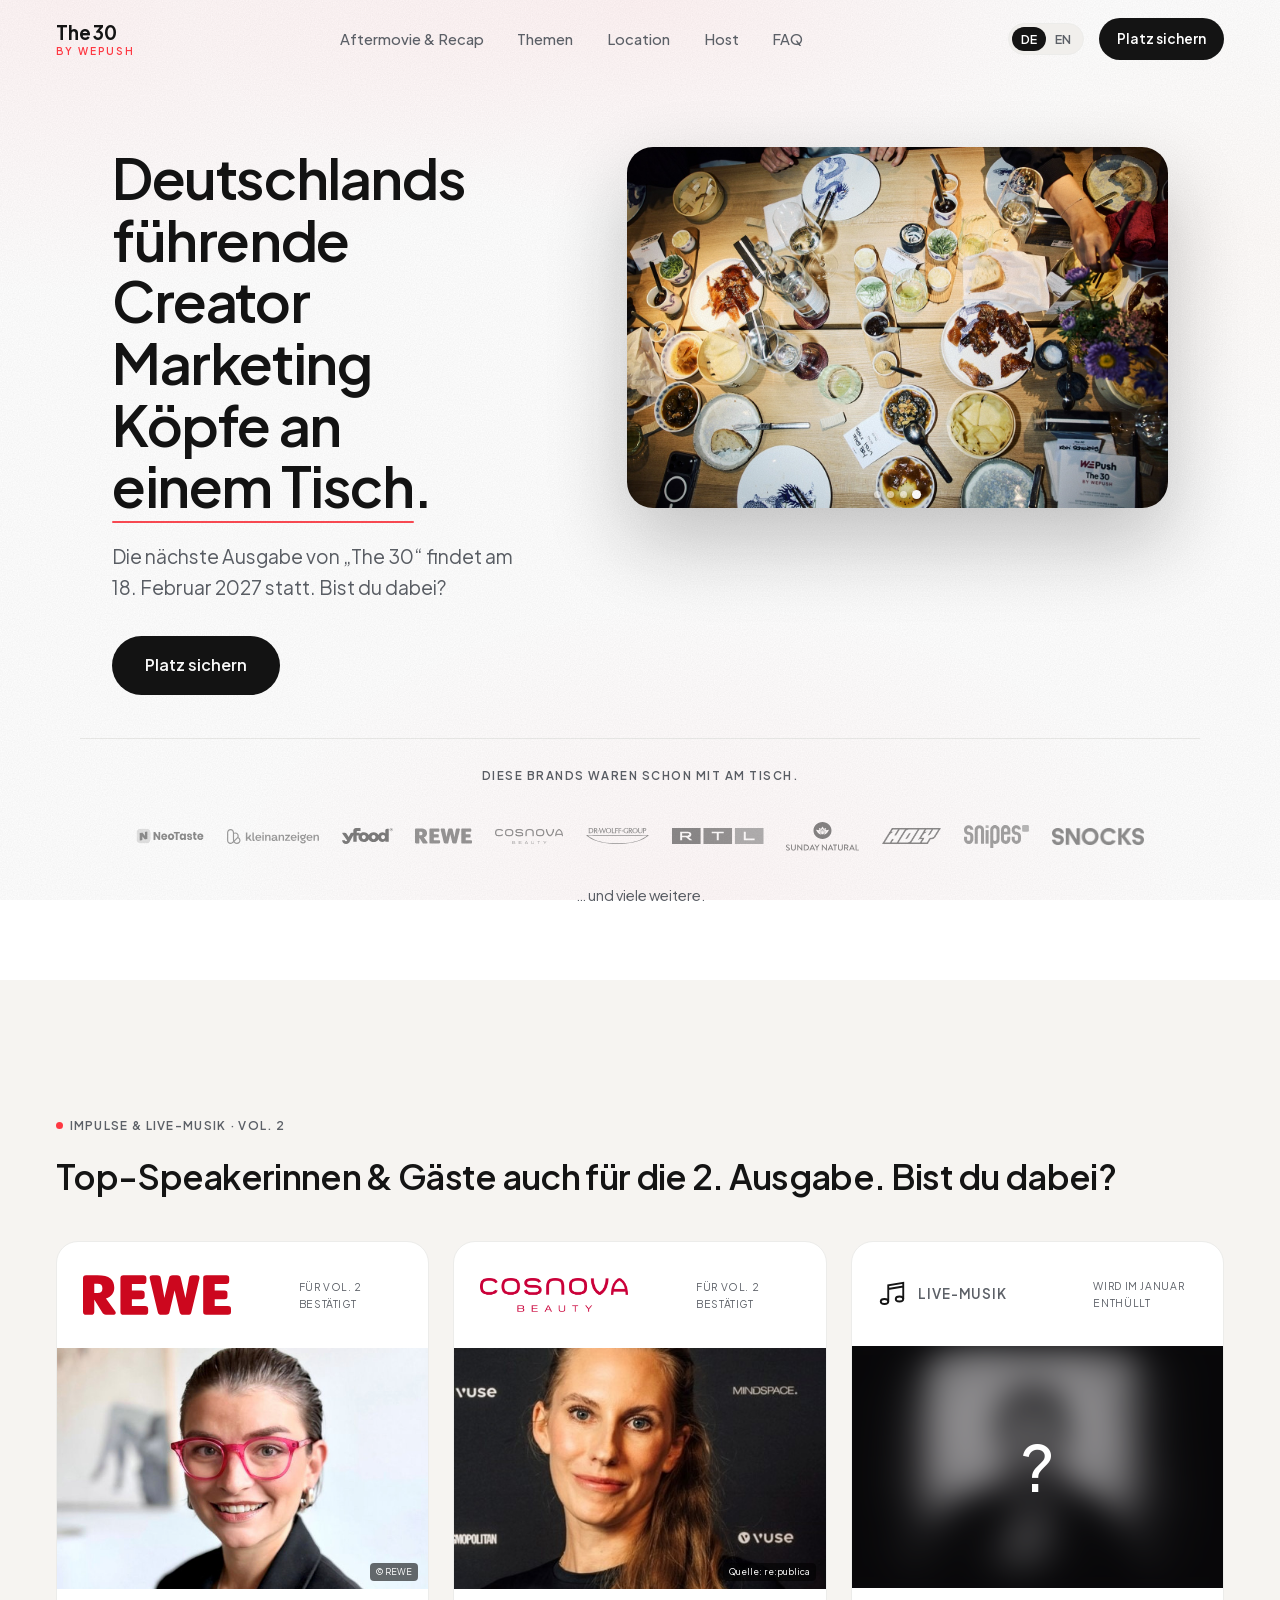
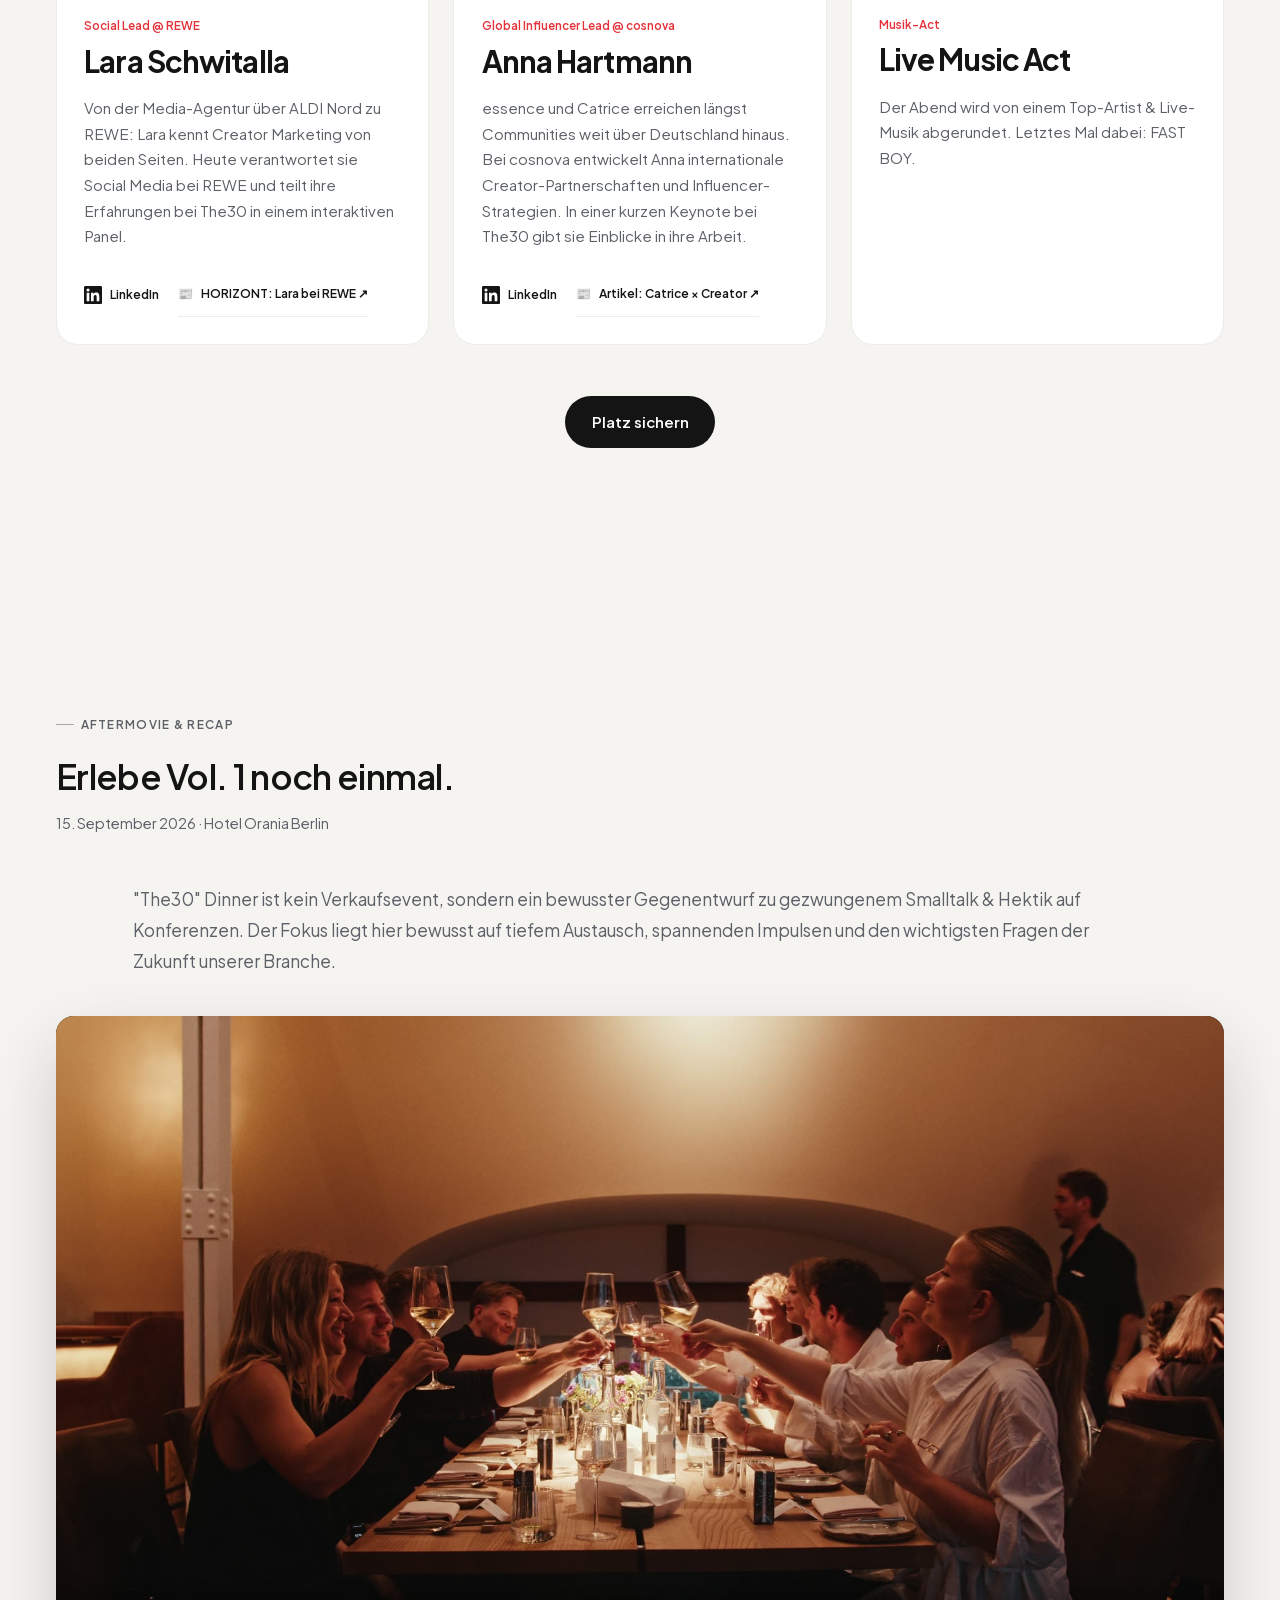
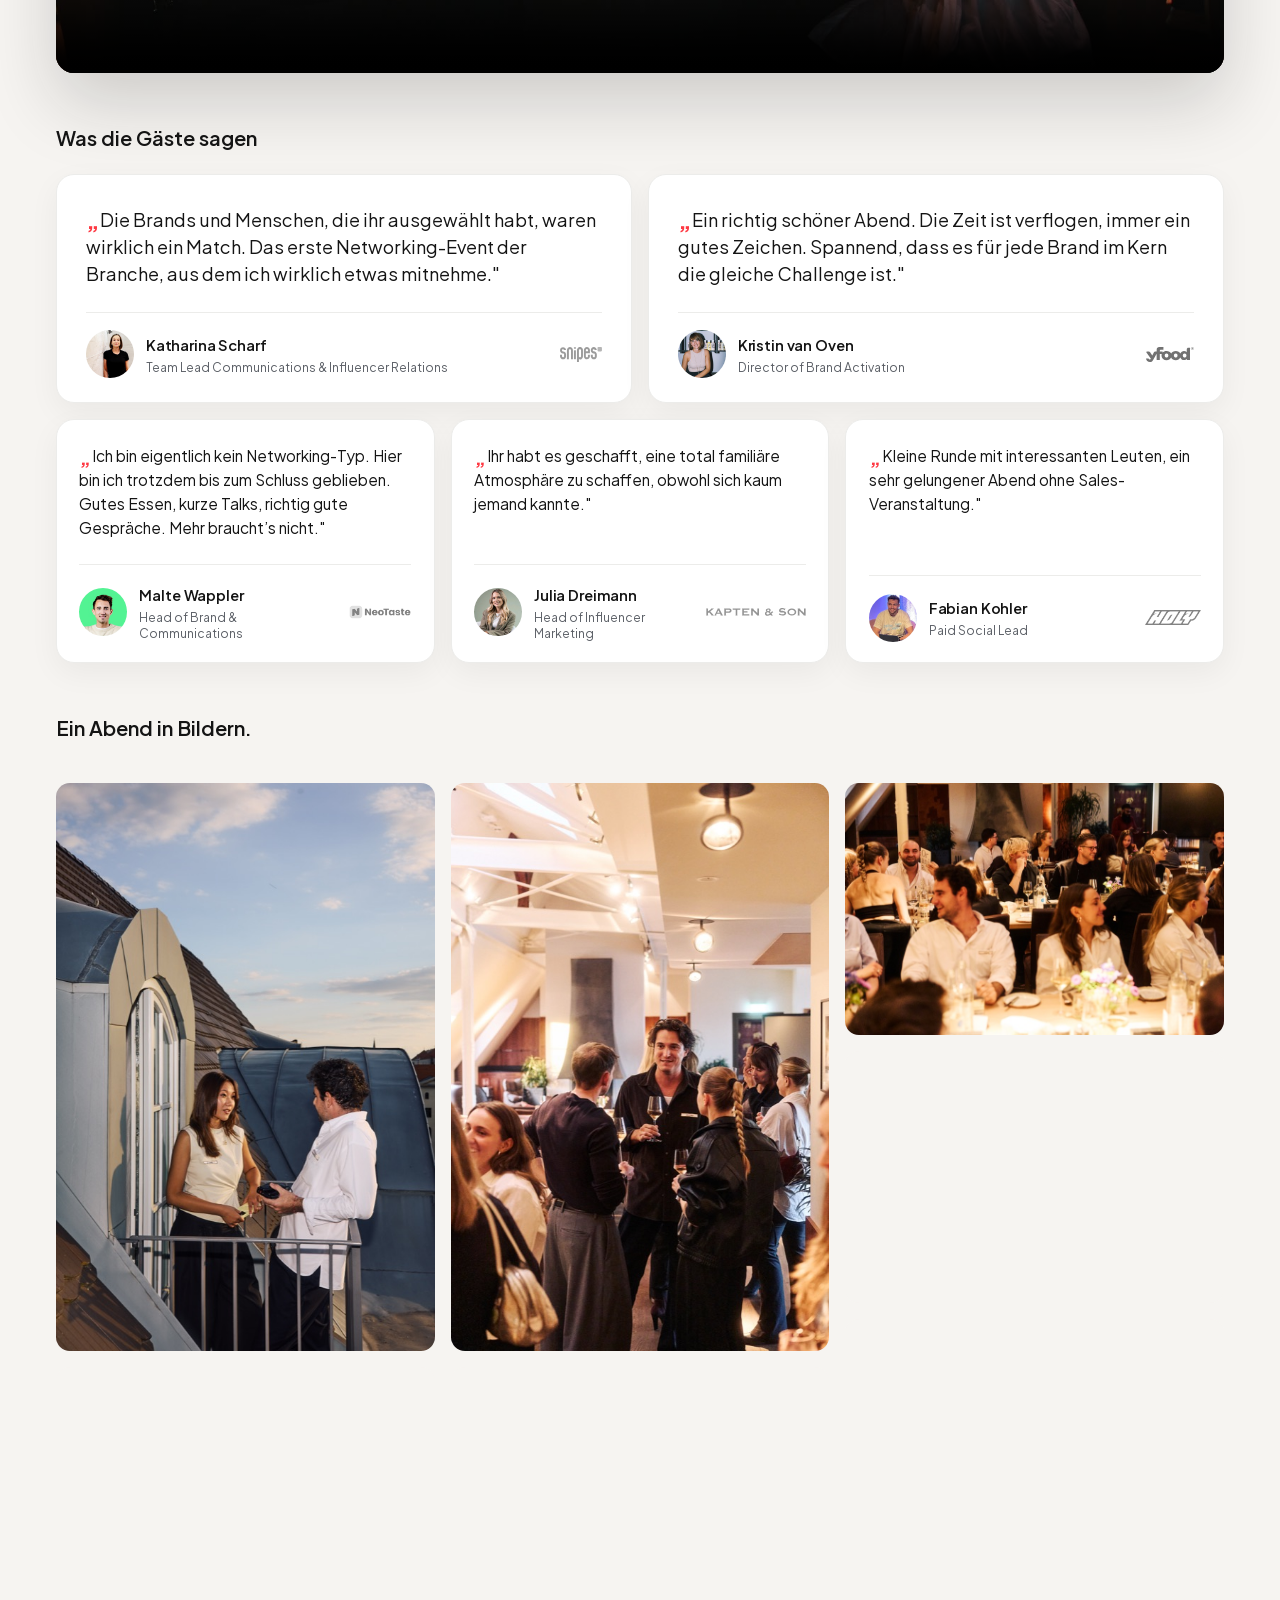
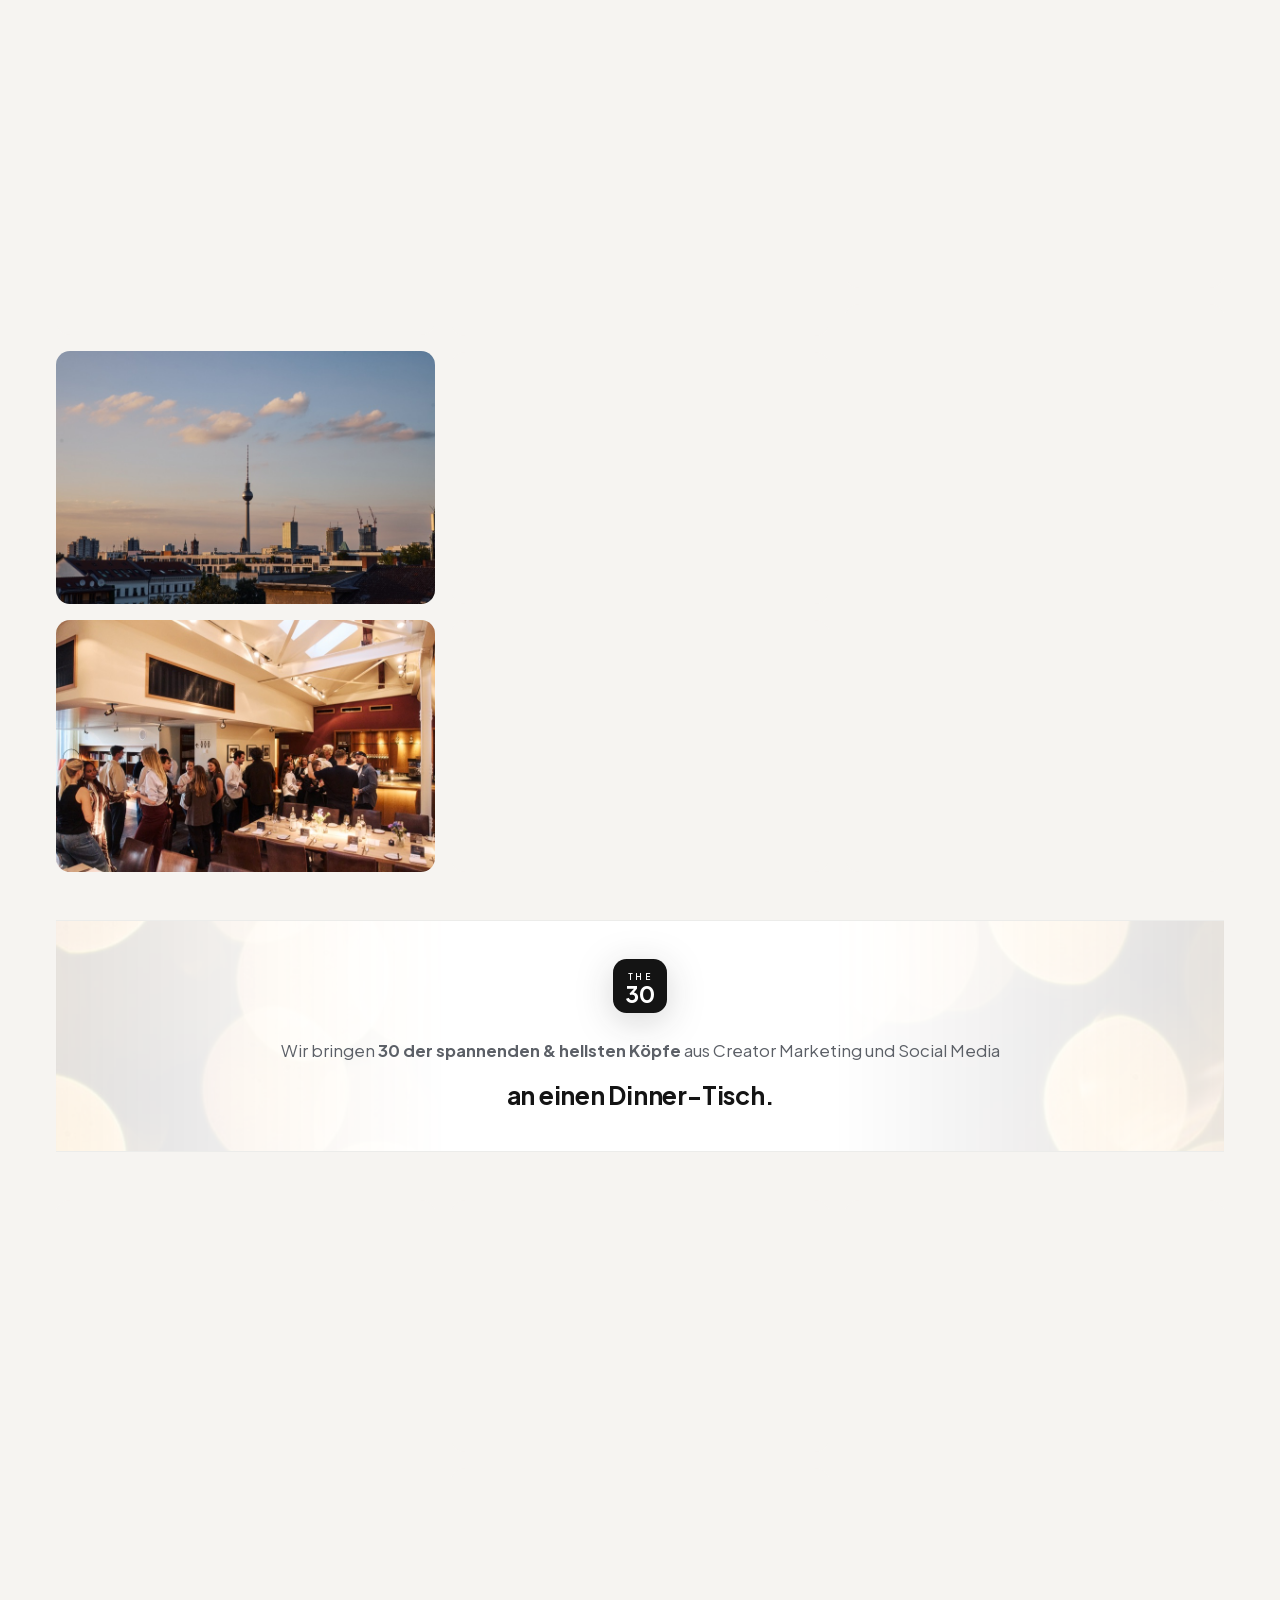
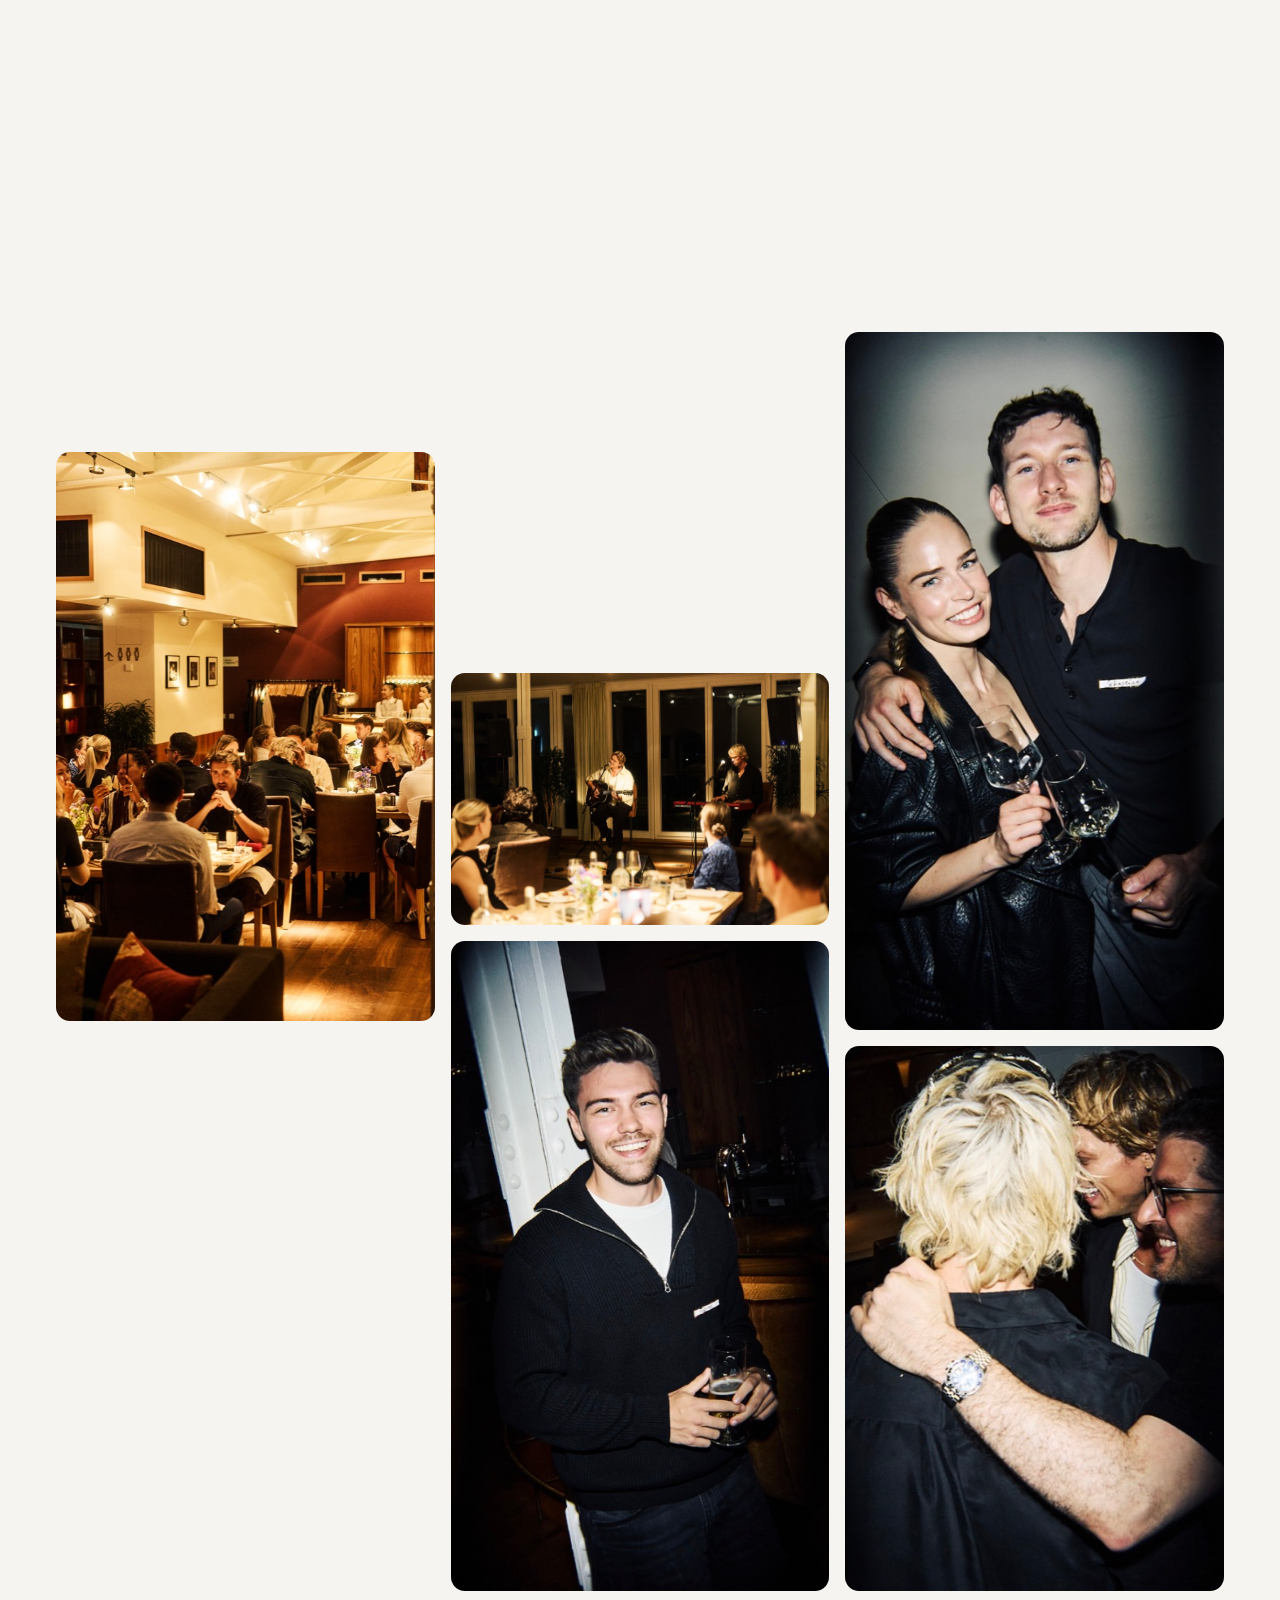
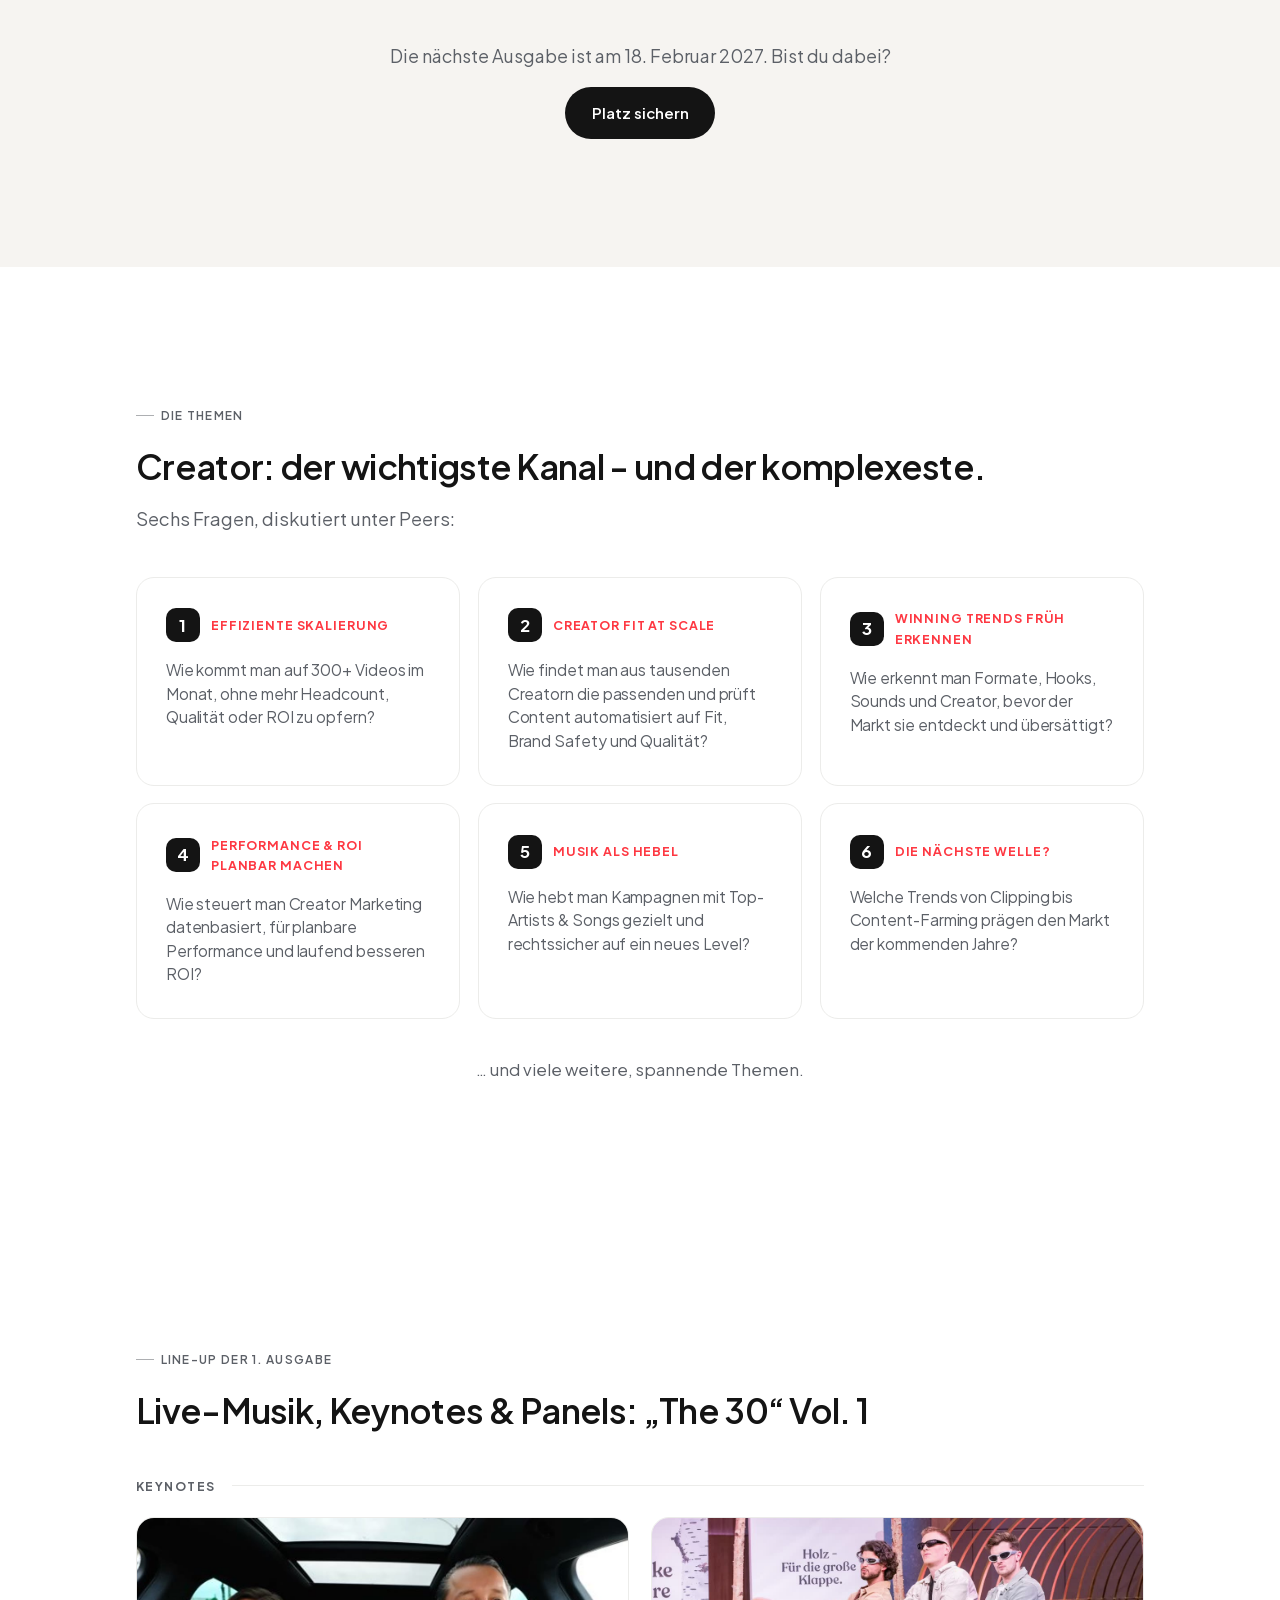
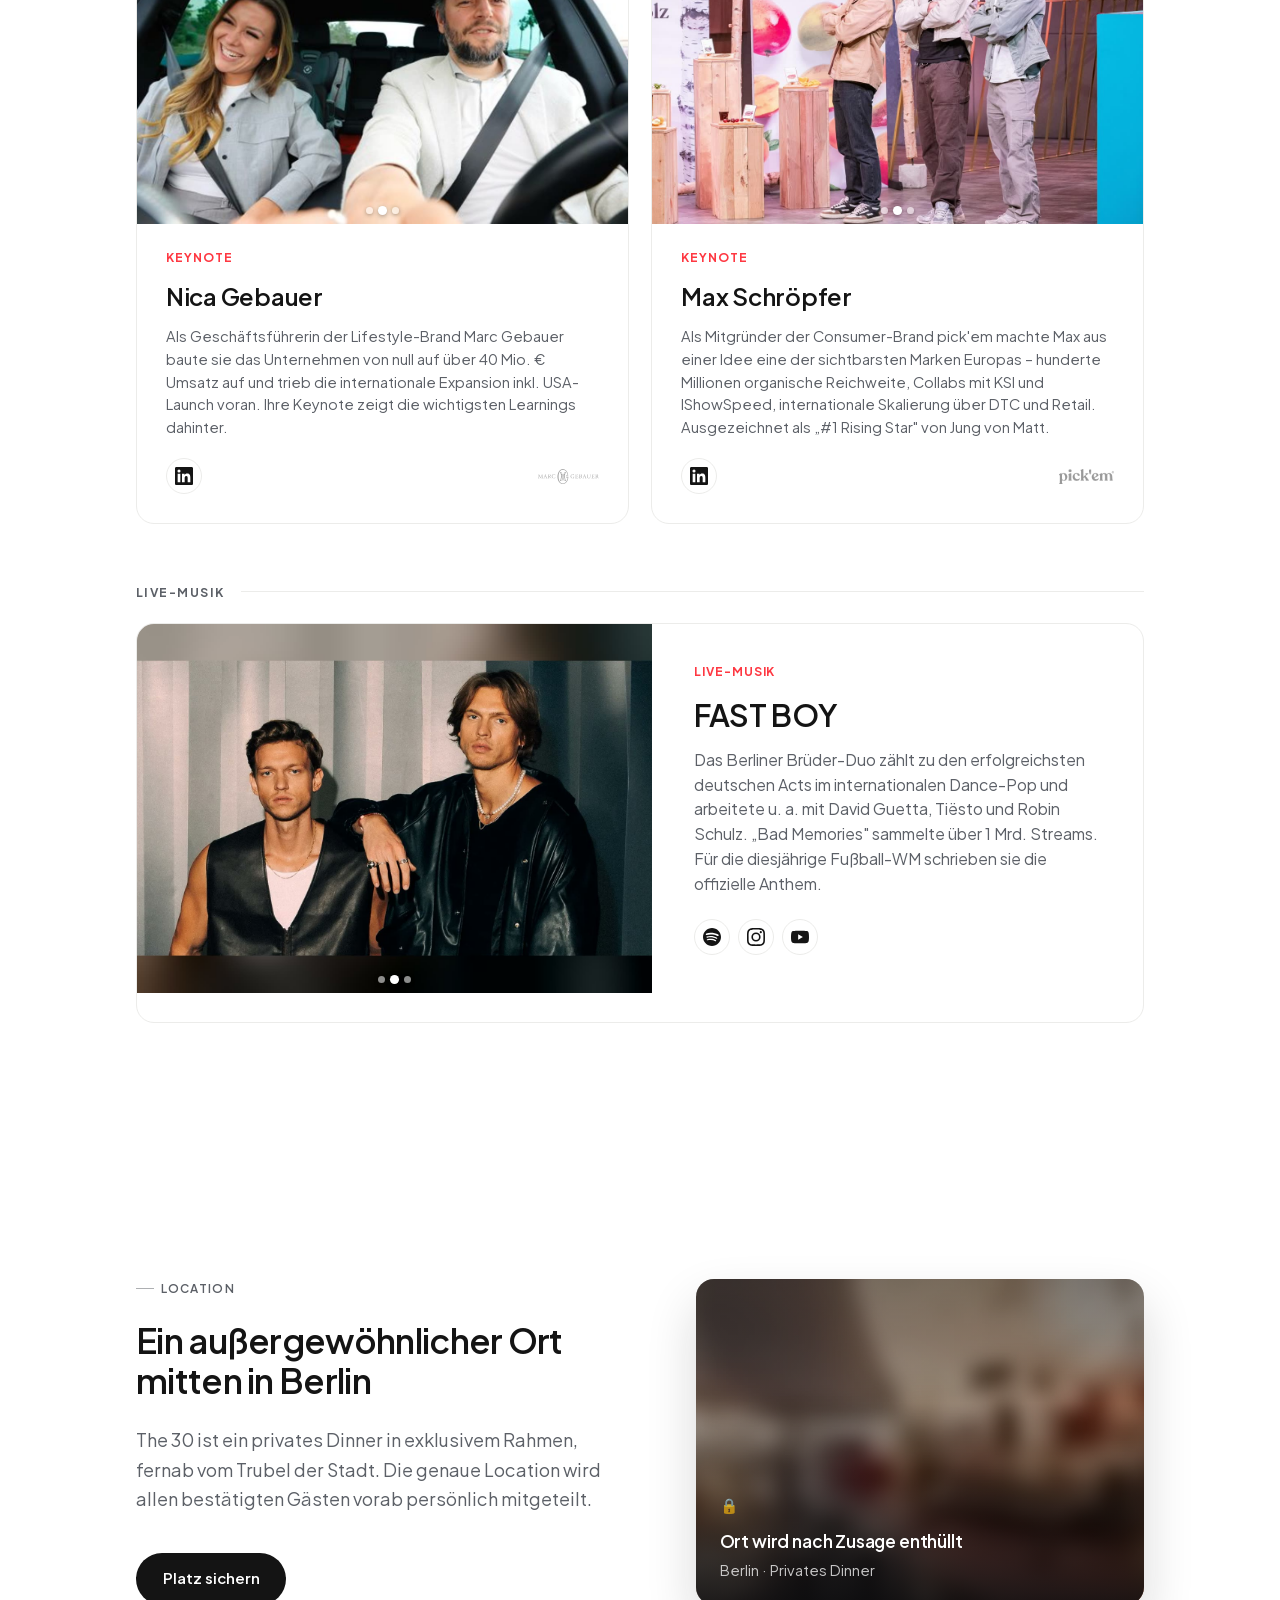
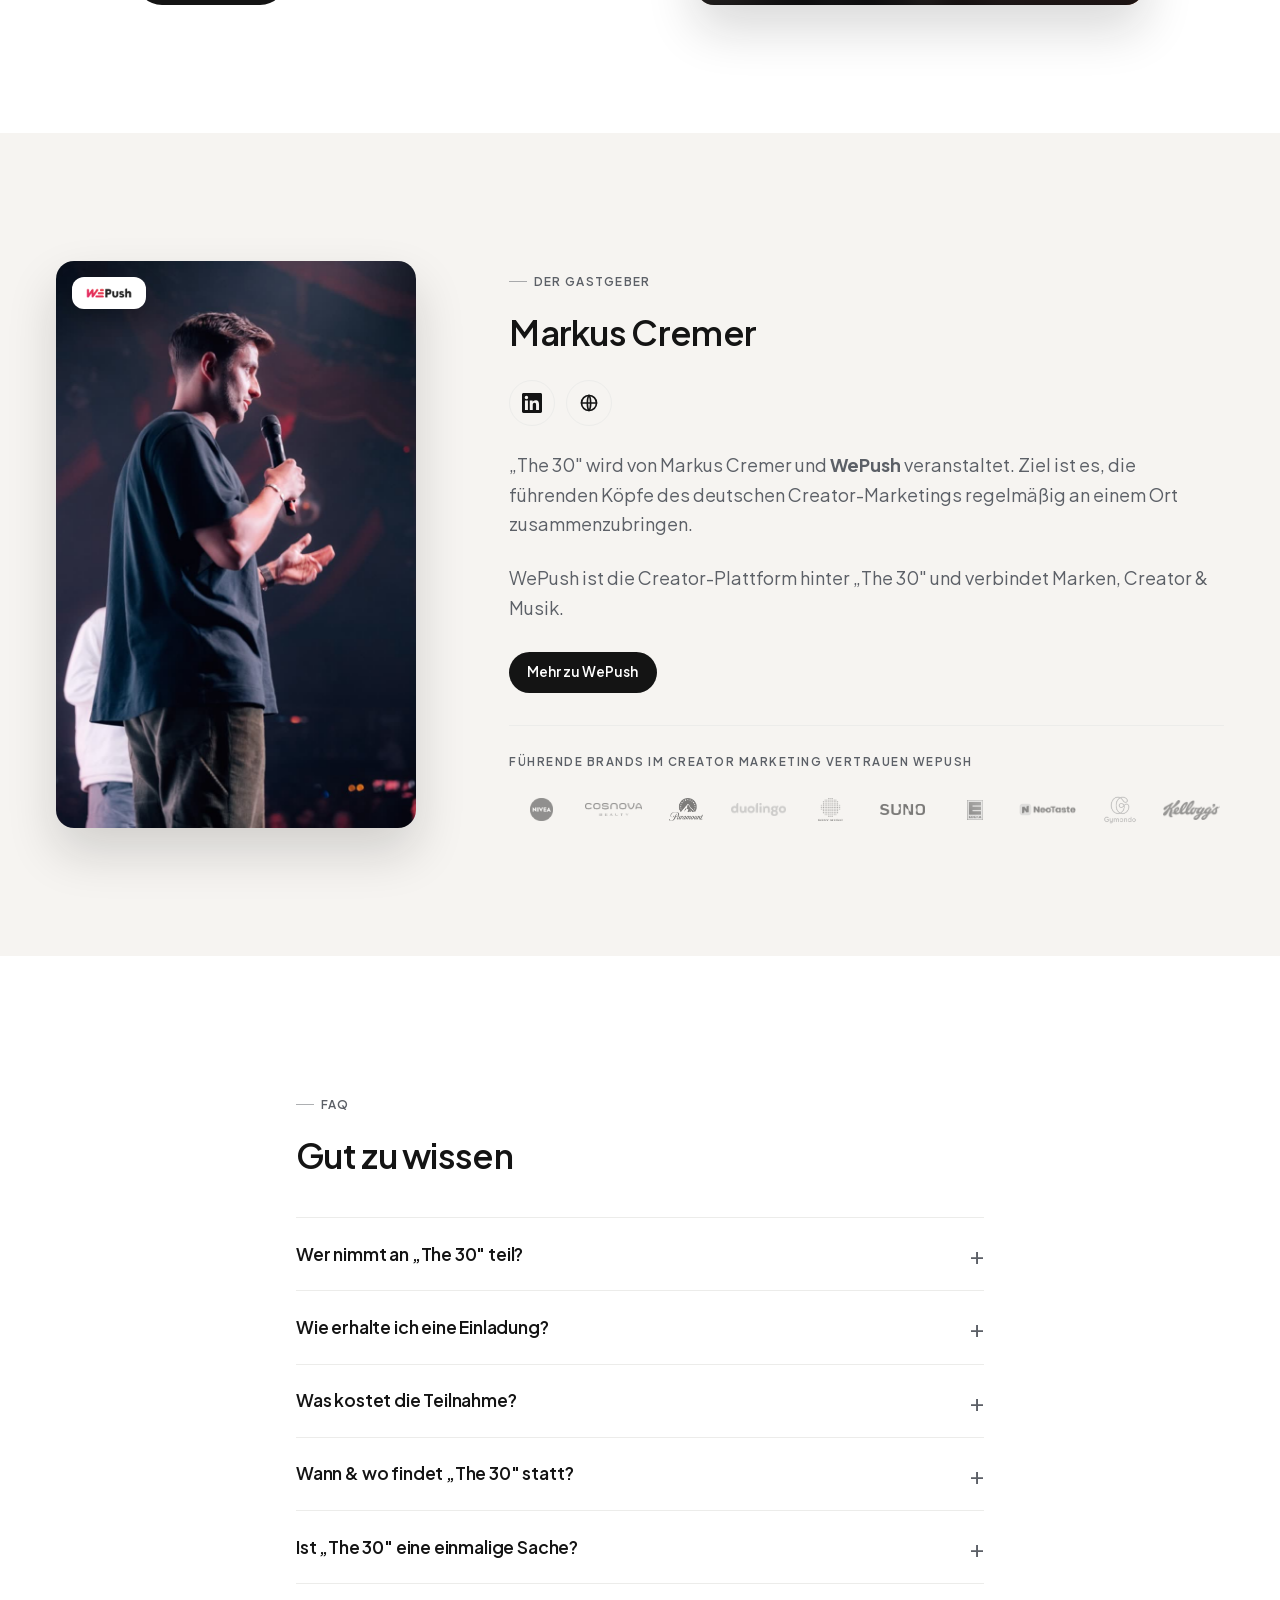
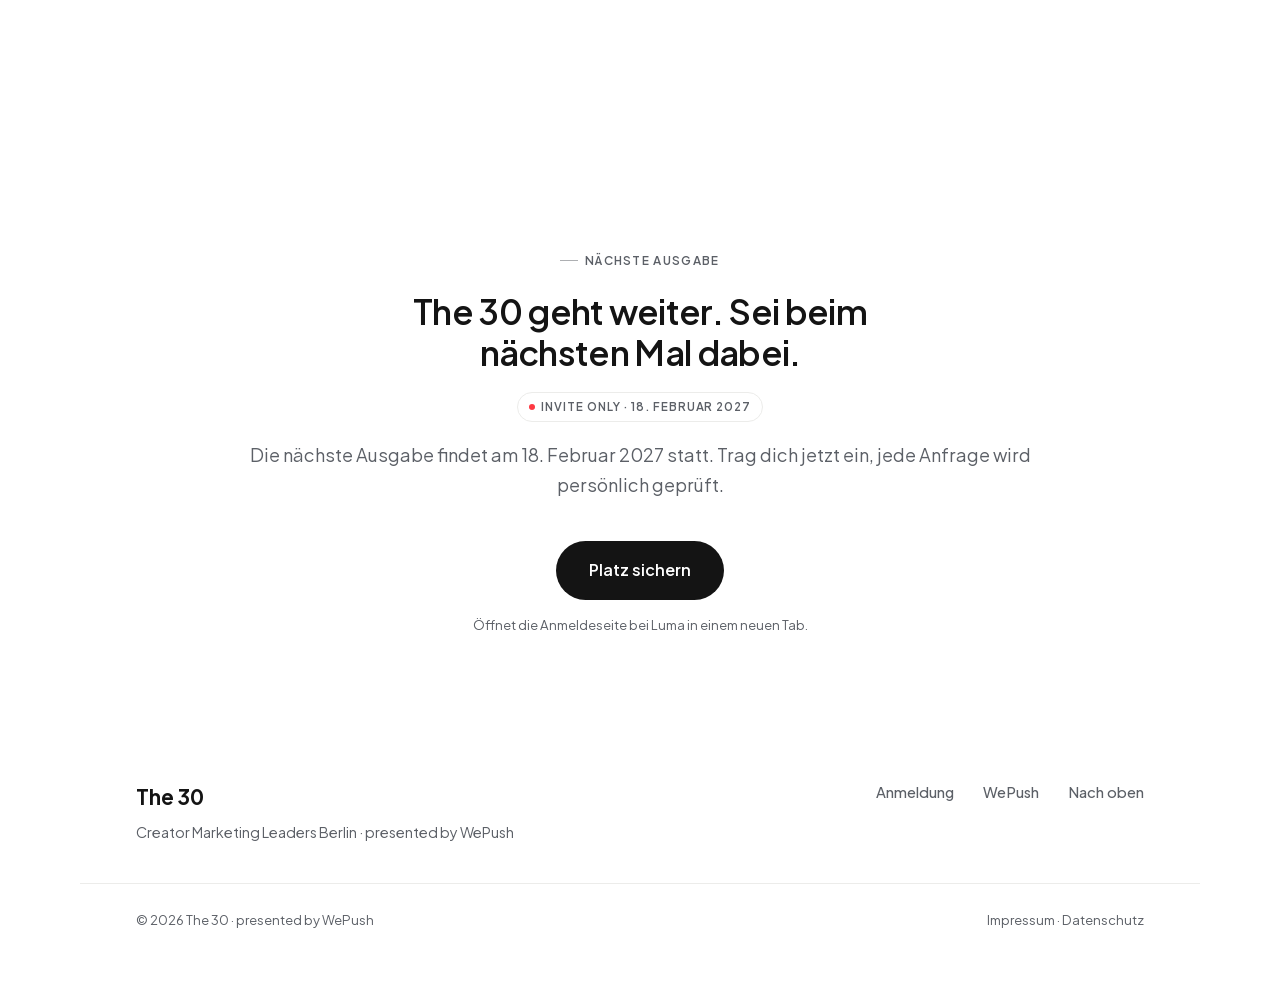
==== index.html @ 72218118 "Align gallery bottoms and consolidate THE 30 statement" ====
<!DOCTYPE html>
<html lang="de">
<head>
  <meta charset="UTF-8" />
  <meta name="viewport" content="width=device-width, initial-scale=1.0" />
  <title>The 30: Creator Marketing Leaders Berlin</title>
  <meta name="description" content="The 30 ist ein exklusives, geladenes Dinner für Deutschlands führende Köpfe im Creator- &amp; Influencer-Marketing. Die erste Ausgabe fand am 15. September 2026 im Hotel Orania Berlin statt, die nächste folgt am 18. Februar 2027. Präsentiert von WePush." />

  <!-- Open Graph -->
  <meta property="og:type" content="website" />
  <meta property="og:title" content="The 30: Creator Marketing Leaders Berlin" />
  <meta property="og:description" content="Ein Abend. Ein Tisch. 30 der einflussreichsten Köpfe im Creator-Marketing. Rückblick auf die erste Ausgabe und Vormerkung für die nächste am 18. Februar 2027." />
  <meta property="og:url" content="https://the30berlin.com" />
  <meta property="og:image" content="https://the30berlin.com/assets/og-image.jpg" />
  <meta name="twitter:card" content="summary_large_image" />

  <!-- Selbst gehostete Fonts (DSGVO-konform, kein Google-CDN) -->
  <link rel="stylesheet" href="assets/fonts/jakarta.css" />
  <link rel="stylesheet" href="css/styles.css" />
  <!-- Favicons als echte Dateien: Google ignoriert Data-URI-Icons -->
  <link rel="icon" href="/favicon.ico" sizes="any" />
  <link rel="icon" type="image/png" sizes="48x48" href="/favicon-48.png" />
  <link rel="icon" type="image/png" sizes="96x96" href="/favicon-96.png" />
  <link rel="icon" type="image/png" sizes="192x192" href="/favicon-192.png" />
  <link rel="apple-touch-icon" sizes="180x180" href="/apple-touch-icon.png" />
  <!-- Privacy-friendly analytics by Plausible (cookiefrei, EU-gehostet) -->
  <script async src="https://plausible.io/js/pa-5q_BjpR9w3IDk_4XsYyIj.js"></script>
  <script>
    window.plausible=window.plausible||function(){(plausible.q=plausible.q||[]).push(arguments)},plausible.init=plausible.init||function(i){plausible.o=i||{}};
    plausible.init()
  </script>
</head>
<body>

  <!-- ============ NAV ============ -->
  <header class="nav" id="nav">
    <a href="#top" class="nav__brand">
      <span class="nav__mark">The 30</span>
      <span class="nav__by">by WePush</span>
    </a>
    <nav class="nav__links">
      <a href="#recap" data-en="Aftermovie &amp; Recap">Aftermovie &amp; Recap</a>
      <a href="#themes" data-en="Topics">Themen</a>
      <a href="#location" data-en="Location">Location</a>
      <a href="#host" data-en="Host">Host</a>
      <a href="#faq" data-en="FAQ">FAQ</a>
    </nav>
    <div class="nav__actions">
      <div class="langswitch" role="group" aria-label="Sprache / Language">
        <button type="button" class="langswitch__btn is-active" data-lang="de">DE</button>
        <button type="button" class="langswitch__btn" data-lang="en">EN</button>
      </div>
      <a href="https://luma.com/bhbs4krd" target="_blank" rel="noopener" class="btn btn--dark btn--nav" data-en="Secure my spot">Platz sichern</a>
    </div>
  </header>

  <!-- ============ HERO ============ -->
  <section class="hero" id="top">
    <div class="hero__grid-lines" aria-hidden="true"></div>
    <div class="container hero__layout">
      <div class="hero__inner reveal">
        <div class="hero__top">
          <h1 class="hero__title" data-en='Germany&apos;s leading creator marketing minds at <span class="ux">one table</span>.'>
            Deutschlands führende Creator Marketing Köpfe an <span class="ux">einem Tisch</span>.
          </h1>
          <p class="hero__lede" data-en="The next edition of &quot;The 30&quot; takes place on 18 February 2027. Are you in?">
            Die nächste Ausgabe von „The 30“ findet am 18. Februar 2027 statt. Bist du dabei?
          </p>
        </div>
        <div class="hero__cta">
          <a href="https://luma.com/bhbs4krd" target="_blank" rel="noopener" class="btn btn--dark btn--lg" data-en="Secure my spot">Platz sichern</a>
        </div>
      </div>
      <div class="hero__media reveal">
        <div class="slider hero__slider" data-slider data-interval="2000">
          <img class="slider__img is-active" src="assets/hero-recap.jpg" alt="Gäste von The 30 an der Tafel im Hotel Orania Berlin, 15. September 2026" width="1400" height="934" loading="eager" fetchpriority="high" />
          <img class="slider__img" src="assets/hero-2.jpg" alt="Keynote vor den Gästen beim The 30 im Hotel Orania Berlin" width="1400" height="934" loading="eager" fetchpriority="low" />
          <img class="slider__img" src="assets/hero-3.jpg" alt="Live-Musik beim The 30 im Hotel Orania Berlin" width="1400" height="934" loading="eager" fetchpriority="low" />
          <img class="slider__img" src="assets/hero-4.jpg" alt="Gedeckte Tafel mit Fine-Dining-Gängen beim The 30 im Hotel Orania Berlin" width="1400" height="934" loading="eager" fetchpriority="low" />
        </div>
      </div>
    </div>
  </section>

  <!-- ============ ZUSAGEN / LOGO-BAR (Abschluss Header) ============ -->
  <section class="approvals reveal" aria-label="Unternehmen mit Zusagen">
    <div class="container">
      <p class="approvals__label" data-en="These brands have already joined us at the table.">Diese Brands waren schon mit am Tisch.</p>
      <div class="approvals__logos">
        <a class="approvals__item" href="https://neotaste.com" target="_blank" rel="noopener">
          <img class="brand-img brand-img--sm" src="assets/logos/neotaste.png" alt="NeoTaste" loading="lazy" />
        </a>
        <a class="approvals__item" href="https://www.kleinanzeigen.de" target="_blank" rel="noopener">
          <img class="brand-img" src="assets/logos/kleinanzeigen.svg" alt="Kleinanzeigen" loading="lazy" />
        </a>
        <a class="approvals__item" href="https://yfood.com" target="_blank" rel="noopener">
          <img class="brand-img brand-img--sm" src="assets/logos/yfood.svg" alt="YFood" loading="lazy" />
        </a>
        <a class="approvals__item" href="https://www.rewe.de" target="_blank" rel="noopener">
          <img class="brand-img brand-img--sm" src="assets/logos/rewe.svg" alt="REWE" loading="lazy" />
        </a>
        <a class="approvals__item" href="https://www.cosnova.com" target="_blank" rel="noopener">
          <img class="brand-img brand-img--sm" src="assets/logos/cosnova.png" alt="cosnova" loading="lazy" />
        </a>
        <a class="approvals__item" href="https://www.drwolffgroup.com" target="_blank" rel="noopener">
          <img class="brand-img brand-img--sm" src="assets/logos/drwolff.svg" alt="Dr. Wolff Group" loading="lazy" />
        </a>
        <a class="approvals__item" href="https://www.rtl.de" target="_blank" rel="noopener">
          <img class="brand-img" src="assets/logos/rtl.svg" alt="RTL" loading="lazy" />
        </a>
        <a class="approvals__item" href="https://www.sunday.de" target="_blank" rel="noopener">
          <img class="brand-img brand-img--stack" src="assets/logos/sundaynatural.svg" alt="Sunday Natural" loading="lazy" />
        </a>
        <a class="approvals__item" href="https://de.holy.com" target="_blank" rel="noopener">
          <img class="brand-img brand-img--sm" src="assets/logos/holy.png" alt="HOLY Energy" loading="lazy" />
        </a>
        <a class="approvals__item" href="https://www.snipes.com" target="_blank" rel="noopener">
          <img class="brand-img" src="assets/logos/snipes.svg" alt="SNIPES" loading="lazy" />
        </a>
        <a class="approvals__item" href="https://snocks.com" target="_blank" rel="noopener">
          <img class="brand-img" src="assets/logos/snocks.png" alt="SNOCKS" loading="lazy" />
        </a>
      </div>
      <p class="approvals__more" data-en="… and many more.">… und viele weitere.</p>
    </div>
  </section>

  <section class="section speakers" id="speakers">
    <div class="container">
      <span class="eyebrow eyebrow--dot" data-en="Ideas &amp; live music · Vol. 2">Impulse &amp; Live-Musik · Vol. 2</span>
      <h2 class="section__title section__title--sm reveal" data-en="Top speakers &amp; guests for the 2nd edition, too. Are you joining us?">Top-Speakerinnen &amp; Gäste auch für die 2. Ausgabe. Bist du dabei?</h2>
      <div class="speakers__grid"><article class="speaker reveal">
      <div class="speaker__brand"><img src="assets/logos/rewe.svg" alt="REWE" width="180" height="66" /><span data-en="Confirmed for Vol. 2">Für Vol. 2 bestätigt</span></div>
      <figure class="speaker__portrait"><img src="assets/speakers/lara-schwitalla.jpg" alt="Lara Schwitalla" width="620" height="403" loading="lazy" /><figcaption>© REWE</figcaption></figure>
      <div class="speaker__body"><p class="speaker__role">Social Lead @ REWE</p><h3>Lara Schwitalla</h3>
      <p class="speaker__bio" data-en="From a media agency via ALDI Nord to REWE: Lara knows creator marketing from both sides. Today she leads social media at REWE and shares her experience in an interactive panel at The30.">Von der Media-Agentur über ALDI Nord zu REWE: Lara kennt Creator Marketing von beiden Seiten. Heute verantwortet sie Social Media bei REWE und teilt ihre Erfahrungen bei The30 in einem interaktiven Panel.</p>
      <div class="speaker__links"><a href="https://www.linkedin.com/in/lara-schwitalla-759b65174/" target="_blank" rel="noopener noreferrer" class="speaker__linkedin" aria-label="Lara Schwitalla – LinkedIn"><svg viewBox="0 0 24 24" fill="currentColor" width="18" height="18" aria-hidden="true"><path d="M20.45 20.45h-3.56v-5.57c0-1.33-.03-3.04-1.85-3.04-1.85 0-2.14 1.45-2.14 2.94v5.67H9.35V9h3.41v1.56h.05c.48-.9 1.64-1.85 3.37-1.85 3.6 0 4.27 2.37 4.27 5.46v6.28zM5.34 7.43a2.07 2.07 0 1 1 0-4.14 2.07 2.07 0 0 1 0 4.14zm1.78 13.02H3.56V9h3.56v11.45zM22.22 0H1.77C.8 0 0 .78 0 1.75v20.5C0 23.22.8 24 1.77 24h20.45c.98 0 1.78-.78 1.78-1.75V1.75C24 .78 23.2 0 22.22 0z"/></svg><span>LinkedIn</span></a>
      <a href="https://www.horizont.net/marketing/nachrichten/29-jaehrige-kommt-von-aldi-das-ist-die-neue-social-media-chefin-von-rewe-236448" target="_blank" rel="noopener noreferrer" class="speaker__article" data-en="📰 HORIZONT: Lara joins REWE ↗"><span aria-hidden="true">📰</span> HORIZONT: Lara bei REWE ↗</a></div></div>
    </article><article class="speaker reveal">
      <div class="speaker__brand"><img src="assets/logos/cosnova.png" alt="cosnova" width="180" height="66" /><span data-en="Confirmed for Vol. 2">Für Vol. 2 bestätigt</span></div>
      <figure class="speaker__portrait"><img src="assets/speakers/anna-hartmann.jpg" alt="Anna Hartmann" width="480" height="576" loading="lazy" /><figcaption>Quelle: re:publica</figcaption></figure>
      <div class="speaker__body"><p class="speaker__role">Global Influencer Lead @ cosnova</p><h3>Anna Hartmann</h3>
      <p class="speaker__bio" data-en="essence and Catrice have long connected with communities far beyond Germany. At cosnova, Anna develops international creator partnerships and influencer strategies. In a short keynote at The30, she offers insights into her work.">essence und Catrice erreichen längst Communities weit über Deutschland hinaus. Bei cosnova entwickelt Anna internationale Creator-Partnerschaften und Influencer-Strategien. In einer kurzen Keynote bei The30 gibt sie Einblicke in ihre Arbeit.</p>
      <div class="speaker__links"><a href="https://www.linkedin.com/in/anna-hartmann-3894b535/" target="_blank" rel="noopener noreferrer" class="speaker__linkedin" aria-label="Anna Hartmann – LinkedIn"><svg viewBox="0 0 24 24" fill="currentColor" width="18" height="18" aria-hidden="true"><path d="M20.45 20.45h-3.56v-5.57c0-1.33-.03-3.04-1.85-3.04-1.85 0-2.14 1.45-2.14 2.94v5.67H9.35V9h3.41v1.56h.05c.48-.9 1.64-1.85 3.37-1.85 3.6 0 4.27 2.37 4.27 5.46v6.28zM5.34 7.43a2.07 2.07 0 1 1 0-4.14 2.07 2.07 0 0 1 0 4.14zm1.78 13.02H3.56V9h3.56v11.45zM22.22 0H1.77C.8 0 0 .78 0 1.75v20.5C0 23.22.8 24 1.77 24h20.45c.98 0 1.78-.78 1.78-1.75V1.75C24 .78 23.2 0 22.22 0z"/></svg><span>LinkedIn</span></a>
      <a href="https://www.freundederkuenste.de/aktuelles/marketing-news/honeypuu-und-karo-kauer-waren-die-gesichter-der-catrice-kampagne-own-your-magic-studio/" target="_blank" rel="noopener noreferrer" class="speaker__article" data-en="📰 Article: Catrice × creators ↗"><span aria-hidden="true">📰</span> Artikel: Catrice × Creator ↗</a></div></div>
    </article><article class="speaker speaker--music reveal">
      <div class="speaker__brand"><span class="speaker__music-label"><svg width="30" height="30" viewBox="0 0 24 24" fill="none" stroke="currentColor" stroke-width="1.5" aria-hidden="true"><path d="M9 18V5l12-2v13M9 8l12-2"/><ellipse cx="6" cy="18" rx="3" ry="2"/><ellipse cx="18" cy="16" rx="3" ry="2"/></svg><span data-en="Live music">Live-Musik</span></span><span data-en="Revealed in January">Wird im Januar enthüllt</span></div>
      <figure class="speaker__portrait speaker__portrait--mystery"><img src="assets/speakers/music-act-teaser.jpg" alt="Stark verschwommenes Teaserbild für den Live Music Act" width="1536" height="1024" loading="lazy" /><span class="speaker__mystery-mark" aria-hidden="true">?</span></figure>
      <div class="speaker__body"><p class="speaker__role" data-en="Music act">Musik-Act</p><h3 data-en="Live Music Act">Live Music Act</h3>
      <p class="speaker__bio" data-en="A top artist &amp; live music round off the evening. Last time: FAST BOY.">Der Abend wird von einem Top-Artist &amp; Live-Musik abgerundet. Letztes Mal dabei: FAST BOY.</p>
      </div>
    </article></div>
      <div class="section-cta reveal">
        <a href="https://luma.com/bhbs4krd" target="_blank" rel="noopener" class="btn btn--dark" data-en="Secure my spot">Platz sichern</a>
      </div>
    </div>
  </section>


  <!-- ============ AFTERMOVIE ============ -->
  <section class="section aftermovie recap" id="recap">
    <div class="container">
      <span id="aftermovie" class="recap-anchor" aria-hidden="true"></span>
      <span class="eyebrow" data-en="Aftermovie &amp; Recap">Aftermovie &amp; Recap</span>
      <h2 class="section__title section__title--sm reveal" data-en="Relive Vol. 1.">Erlebe Vol. 1 noch einmal.</h2>
      <p class="recap__meta" data-en="15 September 2026 · Hotel Orania Berlin">15. September 2026 · Hotel Orania Berlin</p>
      <div class="recap__intro reveal">
        <p data-en="The &quot;The30&quot; dinner is not a sales event, but a deliberate alternative to forced small talk and the hectic pace of conferences. The focus is on in-depth conversations, fresh perspectives and the key questions shaping the future of our industry.">&quot;The30&quot; Dinner ist kein Verkaufsevent, sondern ein bewusster Gegenentwurf zu gezwungenem Smalltalk &amp; Hektik auf Konferenzen. Der Fokus liegt hier bewusst auf tiefem Austausch, spannenden Impulsen und den wichtigsten Fragen der Zukunft unserer Branche.</p>
      </div>
      <div class="recap__proof">
      <div class="aftermovie__frame reveal">
        <video
          src="assets/aftermovie.mp4"
          poster="assets/aftermovie-poster.jpg"
          controls
          playsinline
          preload="none"
          width="1920" height="1080"
          aria-label="Aftermovie: The 30, 15. September 2026, Hotel Orania Berlin"></video>
      </div>
      <h3 class="recap__quotes-title reveal" data-en="What our guests say">Was die Gäste sagen</h3>
      <div class="voices__grid reveal">
        <figure class="voice voice--wide">
          <blockquote class="voice__quote" data-en="The brands and people you picked were a real match. The first networking event in the industry I actually take something away from.&quot;">Die Brands und Menschen, die ihr ausgewählt habt, waren wirklich ein Match. Das erste Networking-Event der Branche, aus dem ich wirklich etwas mitnehme.&quot;</blockquote>
          <figcaption>
            <div class="voice__foot">
              <img class="voice__avatar" src="assets/voices/katharina-scharf.jpg" alt="Katharina Scharf" width="160" height="160" loading="lazy" />
              <span class="voice__who">
                <span class="voice__name">Katharina Scharf</span>
                <span class="voice__role">Team Lead Communications &amp; Influencer Relations</span>
              </span>
            </div>
            <span class="voice__brand"><img src="assets/logos/snipes.svg" alt="SNIPES" loading="lazy" /></span>
          </figcaption>
        </figure>
        <figure class="voice voice--wide">
          <blockquote class="voice__quote" data-en="A really lovely evening. Time flew by, always a good sign. Interesting that at its core, every brand faces the same challenge.&quot;">Ein richtig schöner Abend. Die Zeit ist verflogen, immer ein gutes Zeichen. Spannend, dass es für jede Brand im Kern die gleiche Challenge ist.&quot;</blockquote>
          <figcaption>
            <div class="voice__foot">
              <img class="voice__avatar" src="assets/voices/kristin-van-oven.jpg" alt="Kristin van Oven" width="160" height="160" loading="lazy" />
              <span class="voice__who">
                <span class="voice__name">Kristin van Oven</span>
                <span class="voice__role">Director of Brand Activation</span>
              </span>
            </div>
            <span class="voice__brand"><img src="assets/logos/yfood.svg" alt="YFood" loading="lazy" /></span>
          </figcaption>
        </figure>
        <figure class="voice">
          <blockquote class="voice__quote" data-en="I’m not really the networking type. I still stayed right until the end. Good food, short talks, really good conversations. That’s all it takes.&quot;">Ich bin eigentlich kein Networking-Typ. Hier bin ich trotzdem bis zum Schluss geblieben. Gutes Essen, kurze Talks, richtig gute Gespräche. Mehr braucht’s nicht.&quot;</blockquote>
          <figcaption>
            <div class="voice__foot">
              <img class="voice__avatar" src="assets/voices/malte-wappler.jpg" alt="Malte Wappler" width="160" height="160" loading="lazy" />
              <span class="voice__who">
                <span class="voice__name">Malte Wappler</span>
                <span class="voice__role">Head of Brand &amp; Communications</span>
              </span>
            </div>
            <span class="voice__brand"><img class="is-tall" src="assets/logos/neotaste.png" alt="NeoTaste" loading="lazy" /></span>
          </figcaption>
        </figure>
        <figure class="voice">
          <blockquote class="voice__quote" data-en="You managed to create a really warm, familiar atmosphere, even though hardly anyone knew each other.&quot;">Ihr habt es geschafft, eine total familiäre Atmosphäre zu schaffen, obwohl sich kaum jemand kannte.&quot;</blockquote>
          <figcaption>
            <div class="voice__foot">
              <img class="voice__avatar" src="assets/voices/julia-dreimann.jpg" alt="Julia Dreimann" width="160" height="160" loading="lazy" />
              <span class="voice__who">
                <span class="voice__name">Julia Dreimann</span>
                <span class="voice__role">Head of Influencer Marketing</span>
              </span>
            </div>
            <span class="voice__brand"><img class="is-wide" src="assets/logos/kaptenson.svg" alt="Kapten &amp; Son" loading="lazy" /></span>
          </figcaption>
        </figure>
        <figure class="voice">
          <blockquote class="voice__quote" data-en="A small group of interesting people, a really great evening that never felt like a sales event.&quot;">Kleine Runde mit interessanten Leuten, ein sehr gelungener Abend ohne Sales-Veranstaltung.&quot;</blockquote>
          <figcaption>
            <div class="voice__foot">
              <img class="voice__avatar" src="assets/voices/fabian-kohler.jpg" alt="Fabian Kohler" width="160" height="160" loading="lazy" />
              <span class="voice__who">
                <span class="voice__name">Fabian Kohler</span>
                <span class="voice__role">Paid Social Lead</span>
              </span>
            </div>
            <span class="voice__brand"><img src="assets/logos/holy.png" alt="HOLY" loading="lazy" /></span>
          </figcaption>
        </figure>
      </div>
      </div>
      <h3 class="recap__photos-title" data-en="An evening in pictures.">Ein Abend in Bildern.</h3>
      <div class="recap__grid">
        <button class="recap__item" type="button" data-lightbox="assets/gallery/lg/01.jpg" aria-label="Foto 1 von 25 vergrößern">
          <img src="assets/gallery/01.jpg" width="533" height="800" alt="The 30 Berlin, 15. September 2026 — Impression 1" loading="lazy" decoding="async" />
        </button>
        <button class="recap__item" type="button" data-lightbox="assets/gallery/lg/02.jpg" aria-label="Foto 2 von 25 vergrößern">
          <img src="assets/gallery/02.jpg" width="533" height="800" alt="The 30 Berlin, 15. September 2026 — Impression 2" loading="lazy" decoding="async" />
        </button>
        <button class="recap__item" type="button" data-lightbox="assets/gallery/lg/03.jpg" aria-label="Foto 3 von 25 vergrößern">
          <img src="assets/gallery/03.jpg" width="800" height="533" alt="The 30 Berlin, 15. September 2026 — Impression 3" loading="lazy" decoding="async" />
        </button>
        <button class="recap__item" type="button" data-lightbox="assets/gallery/lg/04.jpg" aria-label="Foto 4 von 25 vergrößern">
          <img src="assets/gallery/04.jpg" width="800" height="533" alt="The 30 Berlin, 15. September 2026 — Impression 4" loading="lazy" decoding="async" />
        </button>
        <button class="recap__item" type="button" data-lightbox="assets/gallery/lg/05.jpg" aria-label="Foto 5 von 25 vergrößern">
          <img src="assets/gallery/05.jpg" width="533" height="800" alt="The 30 Berlin, 15. September 2026 — Impression 5" loading="lazy" decoding="async" />
        </button>
        <button class="recap__item" type="button" data-lightbox="assets/gallery/lg/06.jpg" aria-label="Foto 6 von 25 vergrößern">
          <img src="assets/gallery/06.jpg" width="533" height="800" alt="The 30 Berlin, 15. September 2026 — Impression 6" loading="lazy" decoding="async" />
        </button>
        <button class="recap__item" type="button" data-lightbox="assets/gallery/lg/07.jpg" aria-label="Foto 7 von 25 vergrößern">
          <img src="assets/gallery/07.jpg" width="800" height="533" alt="The 30 Berlin, 15. September 2026 — Impression 7" loading="lazy" decoding="async" />
        </button>
        <button class="recap__item" type="button" data-lightbox="assets/gallery/lg/08.jpg" aria-label="Foto 8 von 25 vergrößern">
          <img src="assets/gallery/08.jpg" width="800" height="533" alt="The 30 Berlin, 15. September 2026 — Impression 8" loading="lazy" decoding="async" />
        </button>
        <button class="recap__item" type="button" data-lightbox="assets/gallery/lg/09.jpg" aria-label="Foto 9 von 25 vergrößern">
          <img src="assets/gallery/09.jpg" width="800" height="533" alt="The 30 Berlin, 15. September 2026 — Impression 9" loading="lazy" decoding="async" />
        </button>
        <button class="recap__item" type="button" data-lightbox="assets/gallery/lg/10.jpg" aria-label="Foto 10 von 25 vergrößern">
          <img src="assets/gallery/10.jpg" width="800" height="533" alt="The 30 Berlin, 15. September 2026 — Impression 10" loading="lazy" decoding="async" />
        </button>
        <button class="recap__item" type="button" data-lightbox="assets/gallery/lg/11.jpg" aria-label="Foto 11 von 25 vergrößern">
          <img src="assets/gallery/11.jpg" width="533" height="800" alt="The 30 Berlin, 15. September 2026 — Impression 11" loading="lazy" decoding="async" />
        </button>
        <button class="recap__item" type="button" data-lightbox="assets/gallery/lg/12.jpg" aria-label="Foto 12 von 25 vergrößern">
          <img src="assets/gallery/12.jpg" width="533" height="800" alt="The 30 Berlin, 15. September 2026 — Impression 12" loading="lazy" decoding="async" />
        </button>
      </div>
      <div class="recap__statement vision__highlight reveal">
      <span class="vision__badge" aria-hidden="true">
        <svg viewBox="0 0 64 64" width="54" height="54" xmlns="http://www.w3.org/2000/svg"><rect width="64" height="64" rx="16" fill="#141414"/><text x="32" y="25" font-size="10" font-family="'Plus Jakarta Sans',sans-serif" font-weight="600" letter-spacing="2.5" fill="#fff" text-anchor="middle">THE</text><text x="32" y="52" font-size="27" font-family="'Plus Jakarta Sans',sans-serif" font-weight="800" fill="#fff" text-anchor="middle">30</text></svg>
      </span>
        <p class="vision__highlight-text" data-en='We bring <strong>30 of the most interesting &amp; brightest minds</strong> in creator marketing and social media<br><strong class="vision__punch">together around a dinner table.</strong>'>Wir bringen <strong>30 der spannenden &amp; hellsten Köpfe</strong> aus Creator Marketing und Social Media<br><strong class="vision__punch">an einen Dinner-Tisch.</strong></p>
      </div>
      <div class="recap__grid recap__grid--second">
        <button class="recap__item" type="button" data-lightbox="assets/gallery/lg/13.jpg" aria-label="Foto 13 von 25 vergrößern">
          <img src="assets/gallery/13.jpg" width="533" height="800" alt="The 30 Berlin, 15. September 2026 — Impression 13" loading="lazy" decoding="async" />
        </button>
        <button class="recap__item" type="button" data-lightbox="assets/gallery/lg/14.jpg" aria-label="Foto 14 von 25 vergrößern">
          <img src="assets/gallery/14.jpg" width="800" height="533" alt="The 30 Berlin, 15. September 2026 — Impression 14" loading="lazy" decoding="async" />
        </button>
        <button class="recap__item" type="button" data-lightbox="assets/gallery/lg/15.jpg" aria-label="Foto 15 von 25 vergrößern">
          <img src="assets/gallery/15.jpg" width="533" height="800" alt="The 30 Berlin, 15. September 2026 — Impression 15" loading="lazy" decoding="async" />
        </button>
        <button class="recap__item" type="button" data-lightbox="assets/gallery/lg/16.jpg" aria-label="Foto 16 von 25 vergrößern">
          <img src="assets/gallery/16.jpg" width="533" height="800" alt="The 30 Berlin, 15. September 2026 — Impression 16" loading="lazy" decoding="async" />
        </button>
        <button class="recap__item" type="button" data-lightbox="assets/gallery/lg/17.jpg" aria-label="Foto 17 von 25 vergrößern">
          <img src="assets/gallery/17.jpg" width="800" height="533" alt="The 30 Berlin, 15. September 2026 — Impression 17" loading="lazy" decoding="async" />
        </button>
        <button class="recap__item" type="button" data-lightbox="assets/gallery/lg/18.jpg" aria-label="Foto 18 von 25 vergrößern">
          <img src="assets/gallery/18.jpg" width="800" height="533" alt="The 30 Berlin, 15. September 2026 — Impression 18" loading="lazy" decoding="async" />
        </button>
        <button class="recap__item" type="button" data-lightbox="assets/gallery/lg/19.jpg" aria-label="Foto 19 von 25 vergrößern">
          <img src="assets/gallery/19.jpg" width="800" height="533" alt="The 30 Berlin, 15. September 2026 — Impression 19" loading="lazy" decoding="async" />
        </button>
        <button class="recap__item" type="button" data-lightbox="assets/gallery/lg/20.jpg" aria-label="Foto 20 von 25 vergrößern">
          <img src="assets/gallery/20.jpg" width="800" height="533" alt="The 30 Berlin, 15. September 2026 — Impression 20" loading="lazy" decoding="async" />
        </button>
        <button class="recap__item" type="button" data-lightbox="assets/gallery/lg/21.jpg" aria-label="Foto 21 von 25 vergrößern">
          <img src="assets/gallery/21.jpg" width="800" height="533" alt="The 30 Berlin, 15. September 2026 — Impression 21" loading="lazy" decoding="async" />
        </button>
        <button class="recap__item" type="button" data-lightbox="assets/gallery/lg/22.jpg" aria-label="Foto 22 von 25 vergrößern">
          <img src="assets/gallery/22.jpg" width="466" height="800" alt="The 30 Berlin, 15. September 2026 — Impression 22" loading="lazy" decoding="async" />
        </button>
        <button class="recap__item" type="button" data-lightbox="assets/gallery/lg/23.jpg" aria-label="Foto 23 von 25 vergrößern">
          <img src="assets/gallery/23.jpg" width="423" height="800" alt="The 30 Berlin, 15. September 2026 — Impression 23" loading="lazy" decoding="async" />
        </button>
        <button class="recap__item" type="button" data-lightbox="assets/gallery/lg/24.jpg" aria-label="Foto 24 von 25 vergrößern">
          <img src="assets/gallery/24.jpg" width="434" height="800" alt="The 30 Berlin, 15. September 2026 — Impression 24" loading="lazy" decoding="async" />
        </button>
        <button class="recap__item" type="button" data-lightbox="assets/gallery/lg/25.jpg" aria-label="Foto 25 von 25 vergrößern">
          <img src="assets/gallery/25.jpg" width="413" height="800" alt="The 30 Berlin, 15. September 2026 — Impression 25" loading="lazy" decoding="async" />
        </button>
      </div>
      <div class="section-cta reveal">
        <p class="section-cta__text" data-en="The next edition is on 18 February 2027. Are you in?">Die nächste Ausgabe ist am 18. Februar 2027. Bist du dabei?</p>
        <a href="https://luma.com/bhbs4krd"
           class="btn btn--dark"
           target="_blank" rel="noopener" data-en="Secure my spot">Platz sichern</a>
      </div>
    </div>
  </section>






  <!-- ============ THEMES ============ -->
  <section class="section themes" id="themes">
    <div class="container">
      <span class="eyebrow" data-en="The Topics">Die Themen</span>
      <h2 class="section__title section__title--sm themes__title nowrap-title reveal" data-en="Creators: the biggest growth channel - and the hardest.">Creator: der wichtigste Kanal - und der komplexeste.</h2>
      <p class="themes__lead reveal" data-en="Six questions, debated among peers:">Sechs Fragen, diskutiert unter Peers:</p>

      <div class="themes__grid reveal">
        <article class="theme">
          <div class="theme__head"><span class="theme__icon" aria-hidden="true">1</span><h3 class="theme__title" data-en="Efficient Scaling">Effiziente Skalierung</h3></div>
          <p class="theme__q" data-en="How do you reach 300+ videos a month without more headcount, quality or ROI loss?">Wie kommt man auf 300+ Videos im Monat, ohne mehr Headcount, Qualität oder ROI zu opfern?</p>
        </article>
        <article class="theme">
          <div class="theme__head"><span class="theme__icon" aria-hidden="true">2</span><h3 class="theme__title" data-en="Creator Fit at Scale">Creator Fit at Scale</h3></div>
          <p class="theme__q" data-en="How do you pick the right creators from thousands and vet content automatically for fit, brand safety and quality?">Wie findet man aus tausenden Creatorn die passenden und prüft Content automatisiert auf Fit, Brand Safety und Qualität?</p>
        </article>
        <article class="theme">
          <div class="theme__head"><span class="theme__icon" aria-hidden="true">3</span><h3 class="theme__title" data-en="Spotting Trends Early">Winning Trends früh erkennen</h3></div>
          <p class="theme__q" data-en="How do you spot formats, hooks, sounds and creators before the market finds and saturates them?">Wie erkennt man Formate, Hooks, Sounds und Creator, bevor der Markt sie entdeckt und übersättigt?</p>
        </article>
        <article class="theme">
          <div class="theme__head"><span class="theme__icon" aria-hidden="true">4</span><h3 class="theme__title" data-en="Predictable Performance &amp; ROI">Performance &amp; ROI planbar machen</h3></div>
          <p class="theme__q" data-en="How do you run creator marketing on data, for predictable performance and a steadily better ROI?">Wie steuert man Creator Marketing datenbasiert, für planbare Performance und laufend besseren ROI?</p>
        </article>
        <article class="theme">
          <div class="theme__head"><span class="theme__icon" aria-hidden="true">5</span><h3 class="theme__title" data-en="Music as Leverage">Musik als Hebel</h3></div>
          <p class="theme__q" data-en="How do you take campaigns to the next level with top artists &amp; songs, targeted and legally safe?">Wie hebt man Kampagnen mit Top-Artists &amp; Songs gezielt und rechtssicher auf ein neues Level?</p>
        </article>
        <article class="theme">
          <div class="theme__head"><span class="theme__icon" aria-hidden="true">6</span><h3 class="theme__title" data-en="The Next Wave?">Die nächste Welle?</h3></div>
          <p class="theme__q" data-en="Which trends from clipping to content farming will shape the market in the years ahead?">Welche Trends von Clipping bis Content-Farming prägen den Markt der kommenden Jahre?</p>
        </article>
      </div>
      <p class="themes__more reveal" data-en="… and many more exciting topics.">… und viele weitere, spannende Themen.</p>
    </div>
  </section>


  <!-- ============ LINE-UP ============ -->
  <section class="section lineup" id="lineup">
    <div class="container">
      <span class="eyebrow" data-en="Line-up, 1st edition">Line-up der 1. Ausgabe</span>
      <h2 class="section__title section__title--sm nowrap-title reveal" data-en="Live music, keynotes &amp; panels: &quot;The 30&quot; Vol. 1">Live-Musik, Keynotes &amp; Panels: „The 30“ Vol. 1</h2>

      <!-- ---- Keynotes ---- -->
      <div class="lineup__block reveal">
        <h3 class="lineup__label" data-en="Keynotes">Keynotes</h3>
        <div class="lineup__grid lineup__grid--two">
        <article class="act">
          <figure class="act__media">
            <div class="slider" data-slider>
              <img class="slider__img is-active" src="assets/lineup/nica.jpg" alt="Nica Gebauer" />
              <img class="slider__img" src="assets/lineup/nica-2.jpg" alt="Nica Gebauer im Gespräch" loading="lazy" />
              <img class="slider__img" src="assets/lineup/nica-3.jpg" alt="Nica Gebauer mit Produkten der Marke Marc Gebauer" loading="lazy" />
            </div>
          </figure>
          <span class="act__role" data-en="Keynote">Keynote</span>
          <h3 class="act__name">Nica Gebauer</h3>
          <p class="act__text" data-en="As managing director of the lifestyle brand Marc Gebauer, she grew the company from zero to over €40M in revenue and led its international expansion including the US launch. Her keynote covers the key learnings behind it.">Als Geschäftsführerin der Lifestyle-Brand Marc Gebauer baute sie das Unternehmen von null auf über 40 Mio. € Umsatz auf und trieb die internationale Expansion inkl. USA-Launch voran. Ihre Keynote zeigt die wichtigsten Learnings dahinter.</p>
          <div class="act__links">
            <a href="https://www.linkedin.com/in/nica-gebauer-0b61b9176/" target="_blank" rel="noopener" class="act__link" aria-label="Nica Gebauer auf LinkedIn">
              <svg viewBox="0 0 24 24" fill="currentColor" width="18" height="18" aria-hidden="true"><path d="M20.45 20.45h-3.56v-5.57c0-1.33-.03-3.04-1.85-3.04-1.85 0-2.14 1.45-2.14 2.94v5.67H9.35V9h3.41v1.56h.05c.48-.9 1.64-1.85 3.37-1.85 3.6 0 4.27 2.37 4.27 5.46v6.28zM5.34 7.43a2.07 2.07 0 1 1 0-4.14 2.07 2.07 0 0 1 0 4.14zm1.78 13.02H3.56V9h3.56v11.45zM22.22 0H1.77C.8 0 0 .78 0 1.75v20.5C0 23.22.8 24 1.77 24h20.45c.98 0 1.78-.78 1.78-1.75V1.75C24 .78 23.2 0 22.22 0z"/></svg>
            </a>
            <span class="act__brand"><img src="assets/logos/marcgebauer.svg" alt="Marc Gebauer" loading="lazy" /></span>
          </div>
        </article>
        <article class="act">
          <figure class="act__media">
            <div class="slider" data-slider>
              <img class="slider__img is-active" src="assets/lineup/max.jpg" alt="Max Schröpfer" />
              <img class="slider__img" src="assets/lineup/max-stage.jpg" alt="Das pick'em-Team auf der Bühne" loading="lazy" />
              <img class="slider__img" src="assets/lineup/max-team.jpg" alt="Das Team von pick'em" loading="lazy" />
            </div>
          </figure>
          <span class="act__role" data-en="Keynote">Keynote</span>
          <h3 class="act__name">Max Schröpfer</h3>
          <p class="act__text" data-en="As co-founder of the consumer brand pick&apos;em, Max turned an idea into one of Europe&apos;s most visible brands — hundreds of millions of organic reach, collabs with KSI and IShowSpeed, international scaling across DTC and retail. Named &quot;#1 Rising Star&quot; by Jung von Matt.">Als Mitgründer der Consumer-Brand pick'em machte Max aus einer Idee eine der sichtbarsten Marken Europas – hunderte Millionen organische Reichweite, Collabs mit KSI und IShowSpeed, internationale Skalierung über DTC und Retail. Ausgezeichnet als „#1 Rising Star" von Jung von Matt.</p>
          <div class="act__links">
            <a href="https://www.linkedin.com/in/max-schr%C3%B6pfer" target="_blank" rel="noopener" class="act__link" aria-label="Max Schröpfer auf LinkedIn">
              <svg viewBox="0 0 24 24" fill="currentColor" width="18" height="18" aria-hidden="true"><path d="M20.45 20.45h-3.56v-5.57c0-1.33-.03-3.04-1.85-3.04-1.85 0-2.14 1.45-2.14 2.94v5.67H9.35V9h3.41v1.56h.05c.48-.9 1.64-1.85 3.37-1.85 3.6 0 4.27 2.37 4.27 5.46v6.28zM5.34 7.43a2.07 2.07 0 1 1 0-4.14 2.07 2.07 0 0 1 0 4.14zm1.78 13.02H3.56V9h3.56v11.45zM22.22 0H1.77C.8 0 0 .78 0 1.75v20.5C0 23.22.8 24 1.77 24h20.45c.98 0 1.78-.78 1.78-1.75V1.75C24 .78 23.2 0 22.22 0z"/></svg>
            </a>
            <span class="act__brand"><img src="assets/logos/pickem.png" alt="pick'em" loading="lazy" /></span>
          </div>
        </article>
        </div>
      </div>

      <!-- ---- Live-Musik ---- -->
      <div class="lineup__block reveal">
        <h3 class="lineup__label" data-en="Live Music">Live-Musik</h3>
        <article class="act act--wide">
          <figure class="act__media">
            <div class="slider" data-slider>
              <img class="slider__img is-active" src="assets/lineup/fastboy.jpg" alt="FAST BOY" />
              <img class="slider__img" src="assets/lineup/fastboy-2.jpg" alt="FAST BOY — Pressefoto" loading="lazy" />
              <img class="slider__img" src="assets/lineup/fastboy-3.jpg" alt="FAST BOY am Pool" loading="lazy" />
            </div>
          </figure>
          <div class="act__body">
          <span class="act__role" data-en="Live Music">Live-Musik</span>
          <h3 class="act__name">FAST BOY</h3>
          <p class="act__text" data-en="The Berlin brother duo is one of Germany&apos;s most successful acts in international dance-pop, having worked with David Guetta, Tiësto and Robin Schulz. Their song &quot;Bad Memories&quot; has passed 1 billion streams. They also wrote the official anthem for this year&apos;s FIFA World Cup.">Das Berliner Brüder-Duo zählt zu den erfolgreichsten deutschen Acts im internationalen Dance-Pop und arbeitete u. a. mit David Guetta, Tiësto und Robin Schulz. „Bad Memories" sammelte über 1 Mrd. Streams. Für die diesjährige Fußball-WM schrieben sie die offizielle Anthem.</p>
          <div class="act__links">
            <a href="https://open.spotify.com/artist/56Qz2XwGj7FxnNKrfkWjnb" target="_blank" rel="noopener" class="act__link" aria-label="FAST BOY auf Spotify">
              <svg viewBox="0 0 24 24" fill="currentColor" width="18" height="18" aria-hidden="true"><path d="M12 0C5.4 0 0 5.4 0 12s5.4 12 12 12 12-5.4 12-12S18.66 0 12 0zm5.52 17.34c-.24.36-.66.48-1.02.24-2.82-1.74-6.36-2.1-10.56-1.14-.42.12-.78-.18-.9-.54-.12-.42.18-.78.54-.9 4.56-1.02 8.52-.6 11.64 1.32.42.18.48.66.3 1.02zm1.44-3.3c-.3.42-.84.6-1.26.3-3.24-1.98-8.16-2.58-11.94-1.38-.48.12-1.02-.12-1.14-.6-.12-.48.12-1.02.6-1.14 4.38-1.32 9.78-.66 13.5 1.62.36.18.54.78.24 1.2zm.12-3.36C15.24 8.4 8.82 8.16 5.1 9.3c-.6.18-1.2-.18-1.38-.72-.18-.6.18-1.2.72-1.38 4.32-1.32 11.4-1.02 15.9 1.62.54.3.72 1.02.42 1.56-.3.42-1.02.6-1.56.3z"/></svg>
            </a>
            <a href="https://www.instagram.com/fastboymusic/" target="_blank" rel="noopener" class="act__link" aria-label="FAST BOY auf Instagram">
              <svg viewBox="0 0 24 24" fill="currentColor" width="18" height="18" aria-hidden="true"><path d="M12 2.16c3.2 0 3.58.01 4.85.07 1.17.06 1.8.25 2.23.42.56.22.96.48 1.38.9.42.42.68.82.9 1.38.17.42.36 1.06.42 2.23.06 1.27.07 1.65.07 4.85s-.01 3.58-.07 4.85c-.06 1.17-.25 1.8-.42 2.23-.22.56-.48.96-.9 1.38-.42.42-.82.68-1.38.9-.42.17-1.06.36-2.23.42-1.27.06-1.65.07-4.85.07s-3.58-.01-4.85-.07c-1.17-.06-1.8-.25-2.23-.42a3.7 3.7 0 0 1-1.38-.9 3.7 3.7 0 0 1-.9-1.38c-.17-.42-.36-1.06-.42-2.23-.06-1.27-.07-1.65-.07-4.85s.01-3.58.07-4.85c.06-1.17.25-1.8.42-2.23.22-.56.48-.96.9-1.38.42-.42.82-.68 1.38-.9.42-.17 1.06-.36 2.23-.42C8.42 2.17 8.8 2.16 12 2.16zM12 0C8.74 0 8.33.01 7.05.07 5.78.13 4.9.33 4.14.63c-.79.3-1.46.72-2.12 1.38C1.36 2.67.94 3.34.63 4.14.33 4.9.13 5.78.07 7.05.01 8.33 0 8.74 0 12s.01 3.67.07 4.95c.06 1.27.26 2.15.56 2.91.31.79.72 1.46 1.38 2.12.66.66 1.33 1.08 2.12 1.38.76.3 1.64.5 2.91.56 1.28.06 1.69.07 4.95.07s3.67-.01 4.95-.07c1.27-.06 2.15-.26 2.91-.56a5.86 5.86 0 0 0 2.12-1.38 5.86 5.86 0 0 0 1.38-2.12c.3-.76.5-1.64.56-2.91.06-1.28.07-1.69.07-4.95s-.01-3.67-.07-4.95c-.06-1.27-.26-2.15-.56-2.91a5.86 5.86 0 0 0-1.38-2.12A5.86 5.86 0 0 0 19.86.63c-.76-.3-1.64-.5-2.91-.56C15.67.01 15.26 0 12 0zm0 5.84a6.16 6.16 0 1 0 0 12.32 6.16 6.16 0 0 0 0-12.32zM12 16a4 4 0 1 1 0-8 4 4 0 0 1 0 8zm6.4-11.85a1.44 1.44 0 1 0 0 2.88 1.44 1.44 0 0 0 0-2.88z"/></svg>
            </a>
            <a href="https://www.youtube.com/@fastboymusic" target="_blank" rel="noopener" class="act__link" aria-label="FAST BOY auf YouTube">
              <svg viewBox="0 0 24 24" fill="currentColor" width="18" height="18" aria-hidden="true"><path d="M23.5 6.19a3.02 3.02 0 0 0-2.12-2.14C19.5 3.55 12 3.55 12 3.55s-7.5 0-9.38.5A3.02 3.02 0 0 0 .5 6.19C0 8.07 0 12 0 12s0 3.93.5 5.81a3.02 3.02 0 0 0 2.12 2.14c1.88.5 9.38.5 9.38.5s7.5 0 9.38-.5a3.02 3.02 0 0 0 2.12-2.14C24 15.93 24 12 24 12s0-3.93-.5-5.81zM9.55 15.57V8.43L15.82 12l-6.27 3.57z"/></svg>
            </a>
          </div>
          </div>
        </article>
      </div>
    </div>
  </section>


  <!-- ============ LOCATION ============ -->
  <section class="section location" id="location">
    <div class="container location__grid">
      <div class="location__text reveal">
        <span class="eyebrow" data-en="Location">Location</span>
        <h2 class="section__title section__title--sm" data-en="An extraordinary place in the heart of Berlin">Ein außergewöhnlicher Ort mitten in Berlin</h2>
        <p class="lead" data-en="The 30 is a private dinner in an exclusive setting, away from the bustle of the city. The exact location is shared personally with all confirmed guests in advance.">The 30 ist ein privates Dinner in exklusivem Rahmen, fernab vom Trubel der Stadt. Die genaue Location wird allen bestätigten Gästen vorab persönlich mitgeteilt.</p>
        <div class="section-cta reveal">
          <a href="https://luma.com/bhbs4krd"
             class="btn btn--dark"
             target="_blank" rel="noopener" data-en="Secure my spot">Platz sichern</a>
        </div>
      </div>
      <div class="location__media reveal">
        <figure class="secret-card">
          <img src="assets/atmosphere/location-secret.jpg" alt="Die Location bleibt bis zur Zusage geheim" loading="lazy" />
          <figcaption class="secret-card__cap">
            <span class="secret-card__lock" aria-hidden="true">🔒</span>
            <strong data-en="Location revealed to approved guests">Ort wird nach Zusage enthüllt</strong>
            <span data-en="Berlin · Private dinner">Berlin · Privates Dinner</span>
          </figcaption>
        </figure>
      </div>
    </div>
  </section>

  <!-- ============ HOST ============ -->
  <section class="section host" id="host">
    <div class="container host__grid">
      <div class="host__media reveal">
        <div class="host-photo">
          <img src="assets/markus.jpg" alt="Markus Cremer auf der Bühne" loading="lazy" />
          <span class="host-photo__logo"><img src="assets/logos/wepush.png" alt="WePush" /></span>
        </div>
      </div>
      <div class="host__text reveal">
        <div class="host__text-top">
          <span class="eyebrow" data-en="The Host">Der Gastgeber</span>
          <h2 class="section__title section__title--sm">Markus Cremer</h2>
          <div class="socials">
            <a href="https://www.linkedin.com/in/markus-cremer/" target="_blank" rel="noopener" class="social" aria-label="LinkedIn">
              <svg viewBox="0 0 24 24" fill="currentColor" width="20" height="20" aria-hidden="true"><path d="M20.45 20.45h-3.56v-5.57c0-1.33-.03-3.04-1.85-3.04-1.85 0-2.14 1.45-2.14 2.94v5.67H9.35V9h3.41v1.56h.05c.48-.9 1.64-1.85 3.37-1.85 3.6 0 4.27 2.37 4.27 5.46v6.28zM5.34 7.43a2.07 2.07 0 1 1 0-4.14 2.07 2.07 0 0 1 0 4.14zm1.78 13.02H3.56V9h3.56v11.45zM22.22 0H1.77C.8 0 0 .78 0 1.75v20.5C0 23.22.8 24 1.77 24h20.45c.98 0 1.78-.78 1.78-1.75V1.75C24 .78 23.2 0 22.22 0z"/></svg>
            </a>
            <a href="https://markus.ventures" target="_blank" rel="noopener" class="social" aria-label="markus.ventures">
              <svg viewBox="0 0 24 24" fill="none" stroke="currentColor" stroke-width="2" stroke-linecap="round" stroke-linejoin="round" width="20" height="20" aria-hidden="true"><circle cx="12" cy="12" r="9"/><path d="M3 12h18"/><path d="M12 3c2.6 2.7 2.6 15.3 0 18M12 3c-2.6 2.7-2.6 15.3 0 18"/></svg>
            </a>
          </div>
          <p class="lead" data-en="&lt;strong&gt;The 30&lt;/strong&gt; is hosted by Markus Cremer and WePush. The goal: to regularly bring together the leading minds of German creator marketing in one place.">„The 30" wird von Markus Cremer und <strong>WePush</strong> veranstaltet. Ziel ist es, die führenden Köpfe des deutschen Creator-Marketings regelmäßig an einem Ort zusammenzubringen.</p>
          <p class="lead host__wepush-note" data-en="WePush is the creator platform behind &quot;The 30&quot; and connects brands, creators &amp; music.">WePush ist die Creator-Plattform hinter „The 30" und verbindet Marken, Creator &amp; Musik.</p>
          <a href="https://wepush.storydoc.live/PeeTGQ" target="_blank" rel="noopener" class="btn btn--dark btn--nav host__wepush-cta" data-en="More about WePush">Mehr zu WePush</a>
        </div>
        <div class="host-brands">
          <p class="trustbar__label" data-en="WePush is trusted by leading brands in creator marketing">Führende Brands im Creator Marketing vertrauen WePush</p>
          <div class="trustbar__logos">
            <img class="brand-img brand-img--lg" src="assets/logos/nivea.png" alt="NIVEA" loading="lazy" />
            <img class="brand-img brand-img--sm" src="assets/logos/cosnova.png" alt="cosnova" loading="lazy" />
            <img class="brand-img brand-img--lg" src="assets/logos/paramount.png" alt="Paramount" loading="lazy" />
            <img class="brand-img brand-img--sm" src="assets/logos/duolingo.png" alt="Duolingo" loading="lazy" />
            <img class="brand-img brand-img--lg" src="assets/logos/sonymusic.png" alt="Sony Music" loading="lazy" />
            <img class="brand-img brand-img--xs" src="assets/logos/suno.png" alt="Suno" loading="lazy" />
            <img class="brand-img" src="assets/logos/edeka.png" alt="EDEKA" loading="lazy" />
            <img class="brand-img brand-img--sm" src="assets/logos/neotaste.png" alt="NeoTaste" loading="lazy" />
            <img class="brand-img brand-img--lg" src="assets/logos/gymondo.png" alt="Gymondo" loading="lazy" />
            <img class="brand-img" src="assets/logos/kelloggs.png" alt="Kellogg's" loading="lazy" />
          </div>
        </div>
      </div>
    </div>
  </section>

  <!-- ============ FAQ ============ -->
  <section class="section faq" id="faq">
    <div class="container faq__container">
      <span class="eyebrow" data-en="FAQ">FAQ</span>
      <h2 class="section__title section__title--sm reveal" data-en="Good to know">Gut zu wissen</h2>
      <div class="accordion reveal">
        <details class="acc"><summary data-en="Who attends &quot;The 30&quot;?">Wer nimmt an „The 30" teil?</summary><div class="acc__body"><p data-en="30 selected guests who hold and shape leading creator roles at the most dynamic companies in the DACH region.">30 ausgewählte Gäste, die führende Creator-Rollen bei den dynamischsten Firmen im DACH-Raum einnehmen und prägen.</p></div></details>
        <details class="acc"><summary data-en="How do I receive an invitation?">Wie erhalte ich eine Einladung?</summary><div class="acc__body"><p data-en="&quot;The 30&quot; is by personal invitation. No invite yet but would love to join the next edition? Put your name down via Luma (below). Confirmation follows after a personal approval by the host.">„The 30" erfolgt auf persönliche Einladung. Du warst nicht dabei, möchtest aber bei der nächsten Ausgabe? Trag dich über Luma (s.u.) unverbindlich ein. Die Zusage erfolgt nach persönlicher Freigabe durch den Host.</p></div></details>
        <details class="acc"><summary data-en="What does it cost to attend?">Was kostet die Teilnahme?</summary><div class="acc__body"><p data-en="The evening, including food &amp; drinks, is free for all invited guests.">Der Abend, inkl. Essen &amp; Drinks, ist für alle eingeladenen Teilnehmer kostenlos.</p></div></details>
        <details class="acc"><summary data-en="When &amp; where does it take place?">Wann &amp; wo findet „The 30" statt?</summary><div class="acc__body"><p data-en="The first edition took place on 15 September 2026 at Hotel Orania Berlin. The next one is on Thursday, 18 February 2027. We share location &amp; agenda exclusively with confirmed guests.">Die erste Ausgabe fand am 15. September 2026 im Hotel Orania Berlin statt. Die nächste Ausgabe ist am Donnerstag, 18. Februar 2027. Ort &amp; Agenda teilen wir ausschließlich mit bestätigten Gästen.</p></div></details>
        <details class="acc"><summary data-en="Is &quot;The 30&quot; a one-off?">Ist „The 30" eine einmalige Sache?</summary><div class="acc__body"><p data-en="No — &quot;The 30&quot; is designed as a recurring series. Berlin is the kickoff, more evenings will follow.">Nein, „The 30" ist als wiederkehrende Reihe gedacht. Berlin ist der Auftakt, weitere Abende werden folgen.</p></div></details>
      </div>
    </div>
  </section>

  <!-- ============ REGISTER (Luma) ============ -->
  <section class="section register" id="register">
    <div class="container register__inner">
      <span class="eyebrow" data-en="Next edition">Nächste Ausgabe</span>
      <h2 class="section__title section__title--sm reveal" data-en="The 30 continues. Be there next time.">The 30 geht weiter. Sei beim nächsten Mal dabei.</h2>
      <p class="register__status reveal" data-en="Invite only · 18 February 2027">Invite only · 18. Februar 2027</p>
      <p class="lead reveal" data-en="The next edition takes place on 18 February 2027. Put your name down now, every request is reviewed personally.">Die nächste Ausgabe findet am 18. Februar 2027 statt. Trag dich jetzt ein, jede Anfrage wird persönlich geprüft.</p>
      <div class="luma-embed reveal">
        <!-- Offizieller Luma-Checkout-Button: öffnet die Anmeldung als Overlay.
             Ohne das Luma-Script bleibt es ein normaler Link auf die Event-Seite. -->
        <a
          href="https://luma.com/bhbs4krd"
          class="btn btn--dark btn--lg"
          target="_blank" rel="noopener"
          data-en="Secure my spot"
        >Platz sichern</a>
        <p class="luma-embed__note" data-en="Opens the registration page at Luma in a new tab.">Öffnet die Anmeldeseite bei Luma in einem neuen Tab.</p>
      </div>
      <!-- Mobile: kompakte Karte statt scrollbarem Embed -->
      <a class="luma-card reveal" href="https://luma.com/bhbs4krd" target="_blank" rel="noopener">
        <span class="luma-card__date" data-en="Next edition · 18 February 2027">Nächste Ausgabe · 18. Februar 2027</span>
        <span class="luma-card__title">The 30: Creator Marketing Leaders</span>
        <span class="luma-card__btn" data-en="Secure my spot">Platz sichern</span>
        <span class="luma-card__note" data-en="Every request is reviewed personally">Jede Anfrage wird persönlich geprüft</span>
      </a>
    </div>
  </section>

  <!-- ============ LIGHTBOX (Recap-Galerie) ============ -->
  <div class="lightbox" id="lightbox" role="dialog" aria-modal="true" aria-label="Foto-Großansicht" hidden>
    <img class="lightbox__img" id="lightbox-img" src="" alt="" />
    <button class="lightbox__btn lightbox__close" type="button" aria-label="Schließen">&times;</button>
    <button class="lightbox__btn lightbox__prev" type="button" aria-label="Vorheriges Foto">&#8249;</button>
    <button class="lightbox__btn lightbox__next" type="button" aria-label="Nächstes Foto">&#8250;</button>
    <span class="lightbox__count" id="lightbox-count"></span>
  </div>

  <!-- ============ FOOTER ============ -->
  <footer class="footer">
    <div class="container footer__grid">
      <div class="footer__brand">
        <span class="nav__mark">The 30</span>
        <p data-en="Creator Marketing Leaders Berlin · presented by WePush">Creator Marketing Leaders Berlin · presented by WePush</p>
      </div>
      <div class="footer__links">
        <a href="https://luma.com/bhbs4krd" target="_blank" rel="noopener" data-en="Registration">Anmeldung</a>
        <a href="https://wepush.com" target="_blank" rel="noopener">WePush</a>
        <a href="#top" data-en="Back to top">Nach oben</a>
      </div>
    </div>
    <div class="footer__bottom container">
      <span>© 2026 The 30 · presented by WePush</span>
      <span><a href="impressum.html" data-en="Imprint">Impressum</a> · <a href="datenschutz.html" data-en="Privacy">Datenschutz</a></span>
    </div>
  </footer>

  <script src="js/main.js"></script>
</body>
</html>
---- assets/fonts/jakarta.css ----
/* cyrillic-ext */
@font-face {
  font-family: 'Plus Jakarta Sans';
  font-style: italic;
  font-weight: 400;
  font-display: swap;
  src: url(pjs-3.woff2) format('woff2');
  unicode-range: U+0460-052F, U+1C80-1C8A, U+20B4, U+2DE0-2DFF, U+A640-A69F, U+FE2E-FE2F;
}
/* vietnamese */
@font-face {
  font-family: 'Plus Jakarta Sans';
  font-style: italic;
  font-weight: 400;
  font-display: swap;
  src: url(pjs-1.woff2) format('woff2');
  unicode-range: U+0102-0103, U+0110-0111, U+0128-0129, U+0168-0169, U+01A0-01A1, U+01AF-01B0, U+0300-0301, U+0303-0304, U+0308-0309, U+0323, U+0329, U+1EA0-1EF9, U+20AB;
}
/* latin-ext */
@font-face {
  font-family: 'Plus Jakarta Sans';
  font-style: italic;
  font-weight: 400;
  font-display: swap;
  src: url(pjs-2.woff2) format('woff2');
  unicode-range: U+0100-02BA, U+02BD-02C5, U+02C7-02CC, U+02CE-02D7, U+02DD-02FF, U+0304, U+0308, U+0329, U+1D00-1DBF, U+1E00-1E9F, U+1EF2-1EFF, U+2020, U+20A0-20AB, U+20AD-20C0, U+2113, U+2C60-2C7F, U+A720-A7FF;
}
/* latin */
@font-face {
  font-family: 'Plus Jakarta Sans';
  font-style: italic;
  font-weight: 400;
  font-display: swap;
  src: url(pjs-0.woff2) format('woff2');
  unicode-range: U+0000-00FF, U+0131, U+0152-0153, U+02BB-02BC, U+02C6, U+02DA, U+02DC, U+0304, U+0308, U+0329, U+2000-206F, U+20AC, U+2122, U+2191, U+2193, U+2212, U+2215, U+FEFF, U+FFFD;
}
/* cyrillic-ext */
@font-face {
  font-family: 'Plus Jakarta Sans';
  font-style: normal;
  font-weight: 400;
  font-display: swap;
  src: url(pjs-7.woff2) format('woff2');
  unicode-range: U+0460-052F, U+1C80-1C8A, U+20B4, U+2DE0-2DFF, U+A640-A69F, U+FE2E-FE2F;
}
/* vietnamese */
@font-face {
  font-family: 'Plus Jakarta Sans';
  font-style: normal;
  font-weight: 400;
  font-display: swap;
  src: url(pjs-6.woff2) format('woff2');
  unicode-range: U+0102-0103, U+0110-0111, U+0128-0129, U+0168-0169, U+01A0-01A1, U+01AF-01B0, U+0300-0301, U+0303-0304, U+0308-0309, U+0323, U+0329, U+1EA0-1EF9, U+20AB;
}
/* latin-ext */
@font-face {
  font-family: 'Plus Jakarta Sans';
  font-style: normal;
  font-weight: 400;
  font-display: swap;
  src: url(pjs-5.woff2) format('woff2');
  unicode-range: U+0100-02BA, U+02BD-02C5, U+02C7-02CC, U+02CE-02D7, U+02DD-02FF, U+0304, U+0308, U+0329, U+1D00-1DBF, U+1E00-1E9F, U+1EF2-1EFF, U+2020, U+20A0-20AB, U+20AD-20C0, U+2113, U+2C60-2C7F, U+A720-A7FF;
}
/* latin */
@font-face {
  font-family: 'Plus Jakarta Sans';
  font-style: normal;
  font-weight: 400;
  font-display: swap;
  src: url(pjs-4.woff2) format('woff2');
  unicode-range: U+0000-00FF, U+0131, U+0152-0153, U+02BB-02BC, U+02C6, U+02DA, U+02DC, U+0304, U+0308, U+0329, U+2000-206F, U+20AC, U+2122, U+2191, U+2193, U+2212, U+2215, U+FEFF, U+FFFD;
}
/* cyrillic-ext */
@font-face {
  font-family: 'Plus Jakarta Sans';
  font-style: normal;
  font-weight: 500;
  font-display: swap;
  src: url(pjs-7.woff2) format('woff2');
  unicode-range: U+0460-052F, U+1C80-1C8A, U+20B4, U+2DE0-2DFF, U+A640-A69F, U+FE2E-FE2F;
}
/* vietnamese */
@font-face {
  font-family: 'Plus Jakarta Sans';
  font-style: normal;
  font-weight: 500;
  font-display: swap;
  src: url(pjs-6.woff2) format('woff2');
  unicode-range: U+0102-0103, U+0110-0111, U+0128-0129, U+0168-0169, U+01A0-01A1, U+01AF-01B0, U+0300-0301, U+0303-0304, U+0308-0309, U+0323, U+0329, U+1EA0-1EF9, U+20AB;
}
/* latin-ext */
@font-face {
  font-family: 'Plus Jakarta Sans';
  font-style: normal;
  font-weight: 500;
  font-display: swap;
  src: url(pjs-5.woff2) format('woff2');
  unicode-range: U+0100-02BA, U+02BD-02C5, U+02C7-02CC, U+02CE-02D7, U+02DD-02FF, U+0304, U+0308, U+0329, U+1D00-1DBF, U+1E00-1E9F, U+1EF2-1EFF, U+2020, U+20A0-20AB, U+20AD-20C0, U+2113, U+2C60-2C7F, U+A720-A7FF;
}
/* latin */
@font-face {
  font-family: 'Plus Jakarta Sans';
  font-style: normal;
  font-weight: 500;
  font-display: swap;
  src: url(pjs-4.woff2) format('woff2');
  unicode-range: U+0000-00FF, U+0131, U+0152-0153, U+02BB-02BC, U+02C6, U+02DA, U+02DC, U+0304, U+0308, U+0329, U+2000-206F, U+20AC, U+2122, U+2191, U+2193, U+2212, U+2215, U+FEFF, U+FFFD;
}
/* cyrillic-ext */
@font-face {
  font-family: 'Plus Jakarta Sans';
  font-style: normal;
  font-weight: 600;
  font-display: swap;
  src: url(pjs-7.woff2) format('woff2');
  unicode-range: U+0460-052F, U+1C80-1C8A, U+20B4, U+2DE0-2DFF, U+A640-A69F, U+FE2E-FE2F;
}
/* vietnamese */
@font-face {
  font-family: 'Plus Jakarta Sans';
  font-style: normal;
  font-weight: 600;
  font-display: swap;
  src: url(pjs-6.woff2) format('woff2');
  unicode-range: U+0102-0103, U+0110-0111, U+0128-0129, U+0168-0169, U+01A0-01A1, U+01AF-01B0, U+0300-0301, U+0303-0304, U+0308-0309, U+0323, U+0329, U+1EA0-1EF9, U+20AB;
}
/* latin-ext */
@font-face {
  font-family: 'Plus Jakarta Sans';
  font-style: normal;
  font-weight: 600;
  font-display: swap;
  src: url(pjs-5.woff2) format('woff2');
  unicode-range: U+0100-02BA, U+02BD-02C5, U+02C7-02CC, U+02CE-02D7, U+02DD-02FF, U+0304, U+0308, U+0329, U+1D00-1DBF, U+1E00-1E9F, U+1EF2-1EFF, U+2020, U+20A0-20AB, U+20AD-20C0, U+2113, U+2C60-2C7F, U+A720-A7FF;
}
/* latin */
@font-face {
  font-family: 'Plus Jakarta Sans';
  font-style: normal;
  font-weight: 600;
  font-display: swap;
  src: url(pjs-4.woff2) format('woff2');
  unicode-range: U+0000-00FF, U+0131, U+0152-0153, U+02BB-02BC, U+02C6, U+02DA, U+02DC, U+0304, U+0308, U+0329, U+2000-206F, U+20AC, U+2122, U+2191, U+2193, U+2212, U+2215, U+FEFF, U+FFFD;
}
/* cyrillic-ext */
@font-face {
  font-family: 'Plus Jakarta Sans';
  font-style: normal;
  font-weight: 700;
  font-display: swap;
  src: url(pjs-7.woff2) format('woff2');
  unicode-range: U+0460-052F, U+1C80-1C8A, U+20B4, U+2DE0-2DFF, U+A640-A69F, U+FE2E-FE2F;
}
/* vietnamese */
@font-face {
  font-family: 'Plus Jakarta Sans';
  font-style: normal;
  font-weight: 700;
  font-display: swap;
  src: url(pjs-6.woff2) format('woff2');
  unicode-range: U+0102-0103, U+0110-0111, U+0128-0129, U+0168-0169, U+01A0-01A1, U+01AF-01B0, U+0300-0301, U+0303-0304, U+0308-0309, U+0323, U+0329, U+1EA0-1EF9, U+20AB;
}
/* latin-ext */
@font-face {
  font-family: 'Plus Jakarta Sans';
  font-style: normal;
  font-weight: 700;
  font-display: swap;
  src: url(pjs-5.woff2) format('woff2');
  unicode-range: U+0100-02BA, U+02BD-02C5, U+02C7-02CC, U+02CE-02D7, U+02DD-02FF, U+0304, U+0308, U+0329, U+1D00-1DBF, U+1E00-1E9F, U+1EF2-1EFF, U+2020, U+20A0-20AB, U+20AD-20C0, U+2113, U+2C60-2C7F, U+A720-A7FF;
}
/* latin */
@font-face {
  font-family: 'Plus Jakarta Sans';
  font-style: normal;
  font-weight: 700;
  font-display: swap;
  src: url(pjs-4.woff2) format('woff2');
  unicode-range: U+0000-00FF, U+0131, U+0152-0153, U+02BB-02BC, U+02C6, U+02DA, U+02DC, U+0304, U+0308, U+0329, U+2000-206F, U+20AC, U+2122, U+2191, U+2193, U+2212, U+2215, U+FEFF, U+FFFD;
}
---- css/styles.css ----
/* =========================================================
   THE 30 — Creator Marketing Leaders Berlin
   Stil angelehnt an markus.ventures: minimalistisch, viel
   Whitespace, Plus Jakarta Sans. WePush-Farben, Rot nur dezent.
   Alle Marken-Variablen unter :root → einfaches Re-Branding.
   ========================================================= */
:root {
  /* Neutrale Basis (markus.ventures-Look) */
  --bg:      #ffffff;
  --bg-soft: #f6f4f1;   /* warmes Off-White für Sektionen */
  --ink:     #141414;   /* Überschriften / Text */
  --ink-2:   #16151a;   /* dunkle Panels */
  --ink-soft:#5c6067;   /* gedämpfter Text */
  --line:    #ececea;   /* feine Linien */

  /* WePush-Farben — Rot nur als dezenter Akzent */
  --primary:      #FE3842;
  --primary-dark: #E5323A;
  --primary-soft: #FFF1F1;
  --cyan:         #4DFFFF;  /* Teil der WePush-Palette; hier bewusst kaum genutzt */

  /* Typo */
  --font: "Plus Jakarta Sans", -apple-system, BlinkMacSystemFont, "Segoe UI", sans-serif;

  /* Layout */
  --maxw: 1120px;
  --gutter: clamp(1.25rem, 5vw, 3.5rem);
  --radius: 18px;
  --radius-sm: 12px;
}

*, *::before, *::after { box-sizing: border-box; margin: 0; padding: 0; }
html { scroll-behavior: smooth; -webkit-text-size-adjust: 100%; }
body {
  background-color: var(--bg); color: var(--ink);
  /* Weiches, warmes Ambient-Licht (organisch, edel, kein Tech-Muster) */
  background-image:
    radial-gradient(70% 55% at 5% 0%, rgba(254,56,66,0.05), transparent 60%),
    radial-gradient(58% 50% at 100% 26%, rgba(255,210,184,0.07), transparent 58%),
    radial-gradient(62% 55% at 55% 100%, rgba(254,56,66,0.035), transparent 62%);
  background-repeat: no-repeat;
  background-attachment: fixed;
  font-family: var(--font); font-size: 17px; line-height: 1.65; font-weight: 400;
  -webkit-font-smoothing: antialiased; overflow-x: hidden;
}
/* Feines, mattes Korn-/Papier-Muster über der ganzen Seite (edel, nicht-technisch) */
body::before {
  content: ""; position: fixed; inset: 0; z-index: 40; pointer-events: none; opacity: 0.055;
  background-image: url("data:image/svg+xml,%3Csvg xmlns='http://www.w3.org/2000/svg' width='160' height='160'%3E%3Cfilter id='n'%3E%3CfeTurbulence type='fractalNoise' baseFrequency='0.82' numOctaves='2' stitchTiles='stitch'/%3E%3CfeColorMatrix type='matrix' values='0 0 0 0 0 0 0 0 0 0 0 0 0 0 0 0 0 0 1 0'/%3E%3C/filter%3E%3Crect width='160' height='160' filter='url(%23n)'/%3E%3C/svg%3E");
  background-size: 160px 160px;
}
img { max-width: 100%; display: block; }
a { color: inherit; text-decoration: none; }
.container { width: 100%; max-width: var(--maxw); margin-inline: auto; padding-inline: var(--gutter); }

/* roter Text-Akzent (WePush-Rot) */
.hl { color: var(--primary); }
/* dezenter roter Akzent-Unterstrich (sparsam eingesetzt) */
.ux { position: relative; white-space: nowrap; }
.ux::after { content: ""; position: absolute; left: 0; right: 0; bottom: -0.06em; height: 2px; background: var(--primary); border-radius: 2px; opacity: .9; }

/* ---------- Eyebrow ---------- */
.eyebrow {
  display: inline-flex; align-items: center; gap: 0.55em;
  font-size: 0.74rem; font-weight: 600; letter-spacing: 0.11em; text-transform: uppercase;
  color: var(--ink-soft); margin-bottom: 1.3rem;
}
.eyebrow::before { content: ""; width: 18px; height: 1px; background: var(--ink-soft); opacity: .5; }
.eyebrow--dot::before { width: 7px; height: 7px; border-radius: 50%; background: var(--primary); opacity: 1; }

/* ---------- Buttons & Links ---------- */
.btn {
  display: inline-flex; align-items: center; justify-content: center;
  font-family: var(--font); font-weight: 600; font-size: 0.94rem;
  padding: 0.85em 1.7em; border-radius: 100px; border: 1px solid transparent; cursor: pointer;
  transition: transform .2s ease, background .2s ease, color .2s ease, box-shadow .25s ease, border-color .2s ease;
  white-space: nowrap;
}
.btn--dark { background: var(--ink); color: #fff; }
.btn--dark:hover { background: #000; transform: translateY(-2px); box-shadow: 0 10px 24px rgba(20,20,20,0.18); }
.btn--light { background: #fff; color: var(--ink); }
.btn--light:hover { transform: translateY(-2px); box-shadow: 0 12px 30px rgba(0,0,0,0.22); }
.btn--nav { padding: 0.62em 1.25em; font-size: 0.86rem; }
.btn--lg { font-size: 1rem; padding: 0.95em 2rem; }

.link-arrow { display: inline-flex; align-items: center; font-weight: 600; color: var(--ink);
  transition: color .2s, transform .2s; }
.link-arrow:hover { color: var(--primary); transform: translateX(3px); }
.link-arrow--lg { font-size: 1rem; }

/* ---------- Nav ---------- */
.nav {
  position: fixed; top: 0; left: 0; right: 0; z-index: 100;
  display: flex; align-items: center; justify-content: space-between;
  padding: 1.15rem var(--gutter);
  transition: background .3s ease, box-shadow .3s ease, padding .3s ease;
}
.nav.scrolled { background: rgba(255,255,255,0.82); backdrop-filter: blur(14px); -webkit-backdrop-filter: blur(14px);
  box-shadow: 0 1px 0 var(--line); padding-top: 0.8rem; padding-bottom: 0.8rem; }
.nav__brand { display: flex; flex-direction: column; line-height: 1; }
.nav__mark { font-weight: 700; font-size: 1.18rem; letter-spacing: -0.01em; }
.nav__by { font-size: 0.63rem; font-weight: 600; letter-spacing: 0.2em; text-transform: uppercase; color: var(--primary); margin-top: 4px; }
.nav__links { display: flex; gap: 2.1rem; }
.nav__links a { font-size: 0.92rem; font-weight: 500; color: var(--ink-soft); transition: color .2s; }
.nav__links a:hover { color: var(--ink); }
.nav__actions { display: flex; align-items: center; gap: 0.9rem; }
.langswitch { display: inline-flex; align-items: center; background: #f1efec; border: 1px solid var(--line); border-radius: 100px; padding: 3px; }
.langswitch__btn { font-family: var(--font); font-weight: 600; font-size: 0.78rem; letter-spacing: 0.03em;
  border: none; background: transparent; color: var(--ink-soft); cursor: pointer;
  padding: 0.32em 0.7em; border-radius: 100px; transition: background .2s, color .2s; }
.langswitch__btn.is-active { background: var(--ink); color: #fff; }

/* ---------- Trust / Logo-Bar ---------- */
.trustbar { padding: 2.6rem var(--gutter) 3.4rem; }
.trustbar .container { border-top: 1px solid var(--line); padding-top: 2.6rem; }
.trustbar__label { text-align: center; font-size: 0.72rem; font-weight: 600; letter-spacing: 0.13em;
  text-transform: uppercase; color: var(--ink-soft); margin-bottom: 2rem; }
.trustbar__logos { display: flex; flex-wrap: wrap; justify-content: center; align-items: center; gap: clamp(1.2rem, 2.6vw, 2.2rem) clamp(1rem, 2.1vw, 1.8rem); }
/* Logos einheitlich innerhalb einer Höhen-/Breiten-Box, ohne Verzerrung; ausgegraut → Farbe bei Hover */
.brand-img { max-height: 27px; max-width: 105px; width: auto; height: auto;
  filter: grayscale(1); opacity: 0.5; transition: filter .3s ease, opacity .3s ease, transform .3s ease; }
.brand-img:hover { filter: none; opacity: 1; transform: translateY(-2px); }
/* breite Wortmarken (cosnova, Duolingo) kleiner, damit sie nicht dominieren */
.brand-img--sm { max-height: 18px; max-width: 76px; }
/* größer (Nivea, Paramount, Sony Music, Gymondo) */
.brand-img--lg { max-height: 36px; max-width: 126px; }
/* kleiner (Suno) */
.brand-img--xs { max-height: 14px; max-width: 60px; }
/* Gymondo (gestapeltes Logo mit Innen-Padding → etwas größer für Balance) */
.brand-img--gym { max-height: 66px; max-width: 80px; }

/* ---------- Hero ---------- */
.hero { position: relative; min-height: 82vh; min-height: 82svh;
  display: flex; align-items: center; padding: 9rem var(--gutter) 2.5rem; overflow: hidden; }
.hero__grid-lines { position: absolute; inset: 0; z-index: 0;
  background-image: radial-gradient(60% 50% at 50% 0%, rgba(254,56,66,0.06), transparent 60%); }
.hero__layout { position: relative; z-index: 1; display: grid;
  grid-template-columns: 0.88fr 1.12fr; gap: clamp(2.5rem, 7vw, 6.5rem); align-items: stretch;
  width: 100%; max-width: 1320px; }
/* Text + CTA stehen als Block zusammen, oben bündig mit dem Bild */
.hero__inner { display: flex; flex-direction: column; justify-content: flex-start; gap: 0; }
.hero__top { max-width: 30rem; }
.hero__title { font-weight: 600; letter-spacing: -0.025em; line-height: 1.1;
  font-size: clamp(2.1rem, 4.4vw, 3.5rem); margin-bottom: 1.5rem; }
.hero__lede { max-width: 48ch; color: var(--ink-soft); font-size: clamp(1.05rem, 1.6vw, 1.2rem); }
/* Bild rechts, oben bündig mit der Textspalte */
.hero__media { position: relative; display: flex; align-items: flex-start; justify-content: flex-end; }
.hero__media img { display: block; width: 100%; height: auto; object-fit: cover;
  border-radius: 26px; box-shadow: 0 34px 80px rgba(20,20,20,0.24); }
/* Hero-Slideshow: der Rahmen gibt das Format vor, die Bilder liegen darin gestapelt */
.hero__media .hero__slider { position: relative; width: 100%; aspect-ratio: 3 / 2; height: auto;
  border-radius: 26px; overflow: hidden; box-shadow: 0 34px 80px rgba(20,20,20,0.24); }
.hero__media .hero__slider .slider__img { position: absolute; inset: 0; width: 100%; height: 100%;
  border-radius: 0; box-shadow: none; }
.hero__cta { display: flex; align-items: center; gap: 1.6rem; flex-wrap: wrap; margin-top: 2rem; }

/* ---------- Zusagen / Logo-Bar (schließt den Header ab) ---------- */
.approvals { padding: 0 var(--gutter) clamp(3rem, 6vw, 4.5rem); }
.approvals .container { border-top: 1px solid var(--line); padding-top: clamp(1.2rem, 2.2vw, 1.7rem); }
.approvals__label { text-align: center; font-size: 0.72rem; font-weight: 600; letter-spacing: 0.13em;
  text-transform: uppercase; color: var(--ink-soft); margin-bottom: 1.8rem; }
.approvals__logos { --logo-gap: clamp(0.55rem, 1.5vw, 1.2rem);
  display: flex; flex-wrap: nowrap; justify-content: space-between; align-items: center;
  overflow-x: auto; scrollbar-width: none; padding-block: 8px;
  gap: clamp(1.1rem, 2.4vw, 1.6rem) var(--logo-gap); }
/* Der Link ist nur Träger — die Graustufen-Optik kommt von .brand-img */
.approvals__logos::-webkit-scrollbar { display: none; }
.approvals__item { flex: 0 0 auto; display: inline-flex; align-items: center; justify-content: center; line-height: 0; }
.approvals__item:focus-visible { outline: 2px solid var(--primary); outline-offset: 6px; border-radius: 4px; }
/* Eigene, kleinere Staffelung als in der WePush-Trustbar: alle 11 Marken
   sollen auf dem Desktop in EINE Zeile passen. */
.approvals .brand-img { max-height: 23px; max-width: 92px; }
.approvals .brand-img--sm { max-height: 16px; max-width: 68px; }
/* gestapelte Wortmarke (Sunday Natural: Icon über Text) → über die Höhe ausgleichen */
.approvals .brand-img--stack { max-height: 29px; max-width: 73px; }
/* dünne Outline-Wortmarke → verschwindet sonst neben den flächigen Logos */
.approvals .brand-img[alt="Dr. Wolff Group"]:not(:hover) { opacity: 0.72; }
.approvals__more { text-align: center; margin-top: 1.6rem; font-size: 0.9rem; color: var(--ink-soft); }

/* ---------- Aftermovie ---------- */
.aftermovie { background-color: var(--bg-soft); }
/* Der Player darf breiter laufen als der Textcontainer */
.aftermovie .container { max-width: 1320px; }
.aftermovie__frame { margin-top: 2.4rem; border-radius: var(--radius); overflow: hidden;
  background: var(--ink-2); box-shadow: 0 30px 70px rgba(20,20,20,0.18); }
.aftermovie__frame video { display: block; width: 100%; height: auto; aspect-ratio: 16 / 9;
  object-fit: cover; background: var(--ink-2); }


/* ---------- Recap-Galerie (Masonry über CSS-Spalten) ---------- */
.recap__grid { margin-top: 2.4rem; column-count: 3; column-gap: 1rem; }
/* Kacheln sind Buttons (Lightbox) → Button-Optik komplett zurücksetzen */
.recap__item { display: block; width: 100%; padding: 0; margin: 0 0 1rem; border: 0; cursor: zoom-in;
  background: var(--bg-soft); border-radius: 14px; overflow: hidden; line-height: 0;
  break-inside: avoid; -webkit-column-break-inside: avoid; }
.recap__item img { width: 100%; height: auto; display: block;
  transition: transform .45s ease, filter .45s ease; }
.recap__item:hover img { transform: scale(1.04); filter: brightness(1.04); }
.recap__item:focus-visible { outline: 2px solid var(--primary); outline-offset: 3px; }

/* ---------- Lightbox ---------- */
.lightbox { position: fixed; inset: 0; z-index: 200; display: none;
  align-items: center; justify-content: center; padding: clamp(1rem, 4vw, 3rem);
  background: rgba(14,14,14,0.92); backdrop-filter: blur(6px); }
.lightbox.is-open { display: flex; }
.lightbox__img { max-width: 100%; max-height: 100%; width: auto; height: auto;
  border-radius: 10px; box-shadow: 0 30px 80px rgba(0,0,0,0.5); }
.lightbox__btn { position: absolute; background: rgba(255,255,255,0.1); border: 0; color: #fff;
  width: 46px; height: 46px; border-radius: 50%; cursor: pointer; display: flex;
  align-items: center; justify-content: center; font-size: 1.4rem; line-height: 1;
  transition: background .2s ease; }
.lightbox__btn:hover { background: rgba(255,255,255,0.22); }
.lightbox__btn:focus-visible { outline: 2px solid #fff; outline-offset: 2px; }
.lightbox__close { top: clamp(0.8rem, 3vw, 1.6rem); right: clamp(0.8rem, 3vw, 1.6rem); }
.lightbox__prev { left: clamp(0.5rem, 2vw, 1.4rem); }
.lightbox__next { right: clamp(0.5rem, 2vw, 1.4rem); }
.lightbox__count { position: absolute; bottom: clamp(0.9rem, 3vw, 1.6rem); left: 50%;
  transform: translateX(-50%); color: rgba(255,255,255,0.72); font-size: 0.82rem;
  letter-spacing: 0.08em; }

/* Abschluss-CTA unter einzelnen Sektionen: ein Satz, ein Button */
.section-cta { display: flex; flex-direction: column; align-items: center; gap: 1.1rem;
  text-align: center; margin-top: clamp(2.2rem, 4vw, 3.2rem); }
.section-cta__text { max-width: 46ch; color: var(--ink-soft);
  font-size: clamp(1rem, 1.5vw, 1.12rem); line-height: 1.5; }

/* ---------- Stimmen der Gäste ---------- */
/* 6er-Raster: normale Karte = 2 Spalten (drei pro Reihe), .voice--wide = 3 Spalten (zwei pro Reihe) */
.voices__grid { display: grid; gap: 1rem; grid-template-columns: repeat(6, 1fr); margin-top: 2.4rem; }
.voice { grid-column: span 2; margin: 0; display: flex; flex-direction: column; background: #fff;
  border: 1px solid var(--line); border-radius: 18px; padding: 1.5rem 1.4rem 1.3rem;
  box-shadow: 0 10px 30px rgba(20,20,20,0.05); }
.voice--wide { grid-column: span 3; padding: 1.9rem 1.8rem 1.5rem; }
.voice--wide .voice__quote { font-size: 1.14rem; line-height: 1.5; }
.voice__quote { margin: 0 0 auto; font-size: 0.97rem; line-height: 1.55; color: var(--ink); }
/* öffnendes Anführungszeichen als Akzent; das schließende steht im Text */
.voice__quote::before { content: "„"; color: var(--primary); font-weight: 700; font-size: 1.3em;
  line-height: 0; vertical-align: -0.12em; margin-right: 0.04em; }
html[lang="en"] .voice__quote::before { content: "“"; vertical-align: -0.28em; }
.voice figcaption { display: flex; align-items: center; justify-content: space-between; gap: 0.9rem 1rem;
  margin-top: 1.5rem; padding-top: 1.1rem; border-top: 1px solid var(--line); }
.voice__foot { flex: 1 1 auto; display: flex; align-items: center; gap: 0.75rem; min-width: 0; }
.voice__avatar { flex: 0 0 auto; width: 48px; height: 48px; border-radius: 50%; object-fit: cover;
  background: var(--bg-soft); }
.voice__who { min-width: 0; }
.voice__name { display: block; font-weight: 600; font-size: 0.92rem; letter-spacing: -0.01em; }
.voice__role { display: block; font-size: 0.76rem; color: var(--ink-soft); line-height: 1.35; margin-top: 0.1rem; }
.voice__brand { flex: 0 0 auto; height: 15px; display: flex; align-items: center; }
.voice__brand img { max-height: 15px; max-width: 94px; width: auto; filter: grayscale(1); opacity: 0.55; }
/* Kapten & Son ist extrem breit (12:1), NeoTaste vergleichsweise hoch */
.voice__brand img.is-wide { max-width: 100px; max-height: 10px; }
.voice__brand img.is-tall { max-height: 19px; max-width: 62px; }
@media (max-width: 900px) {
  .voices__grid { grid-template-columns: 1fr; }
  .voice, .voice--wide { grid-column: auto; }
}

/* ---------- Sections ---------- */
.section { padding: clamp(4.5rem, 10vw, 8.5rem) 0; position: relative; }
.section__title { font-weight: 600; letter-spacing: -0.02em; line-height: 1.18; font-size: clamp(1.7rem, 3.8vw, 2.7rem); max-width: 22ch; }
.section__title--sm { font-size: clamp(1.55rem, 3vw, 2.15rem); }
/* Überschriften, die bewusst in einer Zeile stehen sollen */
.nowrap-title { max-width: none; white-space: nowrap; }
.lead { margin-top: 1.5rem; max-width: 64ch; color: var(--ink-soft); font-size: 1.13rem; }

/* ---------- Vision ---------- */
.host { background-color: var(--bg-soft); }
/* Highlight-Satz unter Section 2 — weißes Panel mit grauem Rand, erhabener Effekt */
/* Highlight sitzt jetzt unter den Themen, in eigener Section (breiter als .container → Satz passt in 1 Zeile) */
.highlight-section { padding: clamp(0.5rem, 1.5vw, 1.5rem) 0 clamp(4.5rem, 10vw, 8rem); }
/* volle Seitenbreite — kein Rand links/rechts, keine Rundung */
.vision__highlight { position: relative; overflow: hidden; margin: 0; max-width: none; text-align: center;
  background: #fff; color: var(--ink);
  border-top: 1px solid var(--line); border-bottom: 1px solid var(--line); border-radius: 0;
  padding: clamp(1.6rem, 3.4vw, 2.4rem) clamp(1.4rem, 3.4vw, 2.6rem);
  transition: box-shadow .3s ease; }
/* warmes Bokeh an den Rändern, blendet zur Mitte aus → Text bleibt klar */
.vision__highlight::before { content: ""; position: absolute; inset: 0; z-index: 0; pointer-events: none;
  background: url("../assets/themes-bg.jpg") center / cover; opacity: 0.13;
  -webkit-mask-image: linear-gradient(90deg, #000, transparent 34%, transparent 66%, #000);
          mask-image: linear-gradient(90deg, #000, transparent 34%, transparent 66%, #000); }
.vision__highlight > * { position: relative; z-index: 1; }
.vision__highlight:hover { box-shadow: 0 18px 44px rgba(20,20,20,0.07); }
.vision__badge { display: inline-block; margin-bottom: 1.1rem; }
/* drop-shadow folgt der abgerundeten Form des Logos — box-shadow zeichnete an den
   unteren Ecken über die Rundung hinaus (sichtbare Kanten auf Mobile) */
.vision__badge svg { display: block; filter: drop-shadow(0 8px 18px rgba(20,20,20,0.18)); }
.vision__highlight-text { margin: 0; font-size: clamp(0.9rem, 1.35vw, 1.05rem); font-weight: 400;
  line-height: 1.6; color: var(--ink-soft); }
.vision__punch { display: inline-block; margin-top: 0.85rem; font-weight: 800;
  font-size: clamp(1.2rem, 2.2vw, 1.55rem); line-height: 1.3; letter-spacing: -0.01em; color: var(--ink); }
/* Video vollständig zeigen, keine abgeschnittenen Ränder; feste Ratio → nie leerer Kasten */

/* ---------- Line-up (Keynotes & Live-Musik) ---------- */
.lineup__grid { display: grid; grid-template-columns: repeat(3, 1fr); gap: 1.4rem; margin-top: 2.8rem; }
/* Blöcke: Keynotes / Live-Musik getrennt */
.lineup__block { margin-top: 2.8rem; }
.lineup__block + .lineup__block { margin-top: 3.6rem; }
.lineup__block .lineup__grid { margin-top: 1.3rem; }
.lineup__label { display: flex; align-items: center; gap: 1rem; margin: 0;
  font-size: 0.76rem; font-weight: 700; letter-spacing: 0.12em; text-transform: uppercase;
  color: var(--ink-soft); }
.lineup__label::after { content: ""; flex: 1; height: 1px; background: var(--line); }
.lineup__grid--two { grid-template-columns: repeat(2, 1fr); }
/* Karte direkt im Block (ohne Grid) braucht denselben Abstand zur Trennlinie */
.lineup__block > .act { margin-top: 1.3rem; }
/* Kleines, dezentes Marken-Logo — rechts in der Reihe der Social-Icons */
.act__brand { margin-left: auto; display: flex; align-items: center; }
.act__brand img { display: block; width: auto; height: 15px; max-width: 120px;
  opacity: 0.4; filter: grayscale(1);
  transition: opacity .25s ease, filter .25s ease; }
.act:hover .act__brand img { opacity: 0.72; filter: grayscale(0); }
/* Bild-Slideshow innerhalb einer Karte (auto alle 4s, Dots, Swipe) */
.slider { position: relative; width: 100%; height: 100%; overflow: hidden;
  background: var(--bg-soft); touch-action: pan-y; }
.slider__img { position: absolute; inset: 0; width: 100%; height: 100%; object-fit: cover;
  opacity: 0; transition: opacity .7s ease; }
.slider__img.is-active { opacity: 1; }
.slider__dots { position: absolute; left: 0; right: 0; bottom: 10px; z-index: 2;
  display: flex; justify-content: center; gap: 6px; }
.slider__dot { width: 7px; height: 7px; padding: 0; border: 0; border-radius: 50%; cursor: pointer;
  background: rgba(255,255,255,0.55); box-shadow: 0 1px 4px rgba(0,0,0,0.35);
  transition: background .25s ease, transform .25s ease; }
.slider__dot:hover { background: rgba(255,255,255,0.85); }
.slider__dot.is-active { background: #fff; transform: scale(1.3); }
/* Breite Karte (Live-Musik): Bild links, Text rechts */
.act--wide { display: grid; grid-template-columns: 1.05fr 1fr; padding-bottom: 0; }
.act--wide .act__media { aspect-ratio: auto; height: 100%; min-height: 320px; }
.act--wide .act__body { padding: 2.4rem 2.6rem; display: flex; flex-direction: column;
  justify-content: center; }
.act--wide .act__role { margin: 0; }
.act--wide .act__name { margin: 0.5rem 0; font-size: 1.9rem; }
.act--wide .act__text { margin: 0; font-size: 1rem; }
.act--wide .act__links { margin: 1.4rem 0 0; }
.act { background: #fff; border: 1px solid var(--line); border-radius: var(--radius); overflow: hidden;
  padding-bottom: 1.8rem; transition: transform .3s ease, box-shadow .3s ease; }
.act:hover { transform: translateY(-6px); box-shadow: 0 22px 46px rgba(20,20,20,0.09); }
.act__media { margin: 0; aspect-ratio: 16 / 10; overflow: hidden; }
.act__media img { display: block; width: 100%; height: 100%; object-fit: cover; }
.act__media--ph { display: flex; flex-direction: column; align-items: center; justify-content: center; gap: 0.3rem;
  background: var(--bg-soft); color: var(--ink-soft); border-bottom: 1px dashed var(--line); }
.act__media--ph span { font-weight: 600; }
.act__media--ph small { font-size: 0.78rem; opacity: 0.6; }
/* Surprise-Guest: dunkle Mystery-Kachel mit "?" */
.act__media--mystery { display: grid; place-items: center; position: relative; overflow: hidden;
  background: radial-gradient(120% 90% at 50% 20%, #2b2831, #141318 72%); }
.act__media--mystery::after { content: ""; position: absolute; inset: 0;
  background: radial-gradient(50% 45% at 50% 40%, rgba(254,56,66,0.28), transparent 70%); }
.act__q { position: relative; z-index: 1; font-weight: 800; font-size: clamp(3rem, 7vw, 4.6rem);
  color: #fff; text-shadow: 0 8px 30px rgba(0,0,0,0.4); }
.act--mystery:hover .act__q { transform: scale(1.08); transition: transform .3s ease; }
.act__role { display: inline-block; margin: 1.5rem 1.8rem 0; font-weight: 700; font-size: 0.75rem;
  letter-spacing: 0.08em; text-transform: uppercase; color: var(--primary); }
.act__name { margin: 0.5rem 1.8rem 0.5rem; font-weight: 600; font-size: 1.5rem; letter-spacing: -0.01em; }
.act__text { margin: 0 1.8rem; color: var(--ink-soft); font-size: 0.92rem; line-height: 1.55; }
.act__links { display: flex; align-items: center; gap: 0.5rem; margin: 1.2rem 1.8rem 0; }
.act__link { display: grid; place-items: center; width: 36px; height: 36px; border-radius: 50%;
  border: 1px solid var(--line); color: var(--ink);
  transition: background .2s ease, color .2s ease, border-color .2s ease, transform .2s ease; }
.act__link:hover { background: var(--ink); color: #fff; border-color: var(--ink); transform: translateY(-2px); }

/* ---------- Themes (peppige Karten) ---------- */
/* Kein eigener Hintergrund — die Sektion liegt auf dem Body-Hintergrund wie der Hero */
.themes__title { max-width: none; }
/* Überleitung von der These zu den sechs Fragen */
.themes__lead { margin-top: 1.1rem; max-width: 60ch; color: var(--ink-soft);
  font-size: clamp(1.02rem, 1.5vw, 1.15rem); line-height: 1.5; }
.themes__grid { display: grid; grid-template-columns: repeat(3, 1fr); gap: 1.1rem; margin-top: 2.8rem; }
.theme { position: relative; overflow: hidden; background: #fff; border: 1px solid var(--line); border-radius: var(--radius);
  padding: 1.9rem 1.8rem 2rem; transition: transform .3s ease, box-shadow .3s ease, border-color .3s ease; }
.theme:hover { transform: translateY(-6px); box-shadow: 0 22px 46px rgba(20,20,20,0.09); border-color: transparent; }
.theme__head { display: flex; align-items: center; gap: 0.7rem; margin-bottom: 1rem; }
/* kleiner Nummer-Chip */
.theme__icon { flex: none; display: grid; place-items: center; width: 34px; height: 34px;
  border-radius: 10px; background: var(--ink); color: #fff; font-weight: 700; font-size: 1.05rem;
  transition: background .3s ease, transform .3s ease; }
.theme:hover .theme__icon { background: var(--primary); transform: rotate(-6deg); }
/* kleines Kategorie-Label */
.theme__title { margin: 0; font-weight: 700; font-size: 0.78rem; letter-spacing: 0.07em; text-transform: uppercase; color: var(--primary); }
/* die Frage steht im Vordergrund — leicht und grau gehalten */
.theme__q { margin: 0; color: var(--ink-soft); font-weight: 400; font-size: clamp(0.98rem, 1.15vw, 1.1rem); line-height: 1.5; letter-spacing: -0.005em; }
.themes__more { text-align: center; margin-top: 2.3rem; color: var(--ink-soft); font-size: 1.05rem; }

/* ---------- Experience / Cards ---------- */
/* Stimmungs-Galerie: alle Fotos über identischen dunklen Filter vereinheitlicht */
.mood { display: grid; grid-template-columns: repeat(3, 1fr); gap: 1.1rem; margin-top: 2.8rem; }
/* Dots gehören zur Mobile-Slideshow und sind auf Desktop unsichtbar */
.mood-dots { display: none; }
.mood__tile { position: relative; margin: 0; border-radius: 18px; overflow: hidden; aspect-ratio: 4 / 5; }
.mood__tile img { width: 100%; height: 100%; object-fit: cover;
  filter: grayscale(0.35) brightness(0.6) contrast(1.05);
  transition: transform .6s ease, filter .4s ease; }
.mood__tile::after { content: ""; position: absolute; inset: 0; pointer-events: none;
  background: linear-gradient(to top, rgba(12,12,14,0.94) 0%, rgba(12,12,14,0.55) 30%, rgba(12,12,14,0.05) 62%, rgba(12,12,14,0.3) 100%); }
.mood__cap { position: absolute; left: 1.5rem; right: 1.5rem; bottom: 1.4rem; z-index: 1; color: #fff; }
.mood__cap h3 { font-weight: 600; font-size: 1.35rem; letter-spacing: -0.01em; margin-bottom: 0.4rem; }
.mood__cap p { color: rgba(255,255,255,0.82); font-size: 0.95rem; line-height: 1.4; }
.mood__tile:hover img { transform: scale(1.06); filter: grayscale(0.15) brightness(0.72) contrast(1.05); }

/* Überschrift „Drei Zutaten…" in einer Zeile */
.experience__title { max-width: none; white-space: nowrap; font-weight: 500; letter-spacing: -0.015em; }


.cards { display: grid; grid-template-columns: repeat(3, 1fr); gap: 1.3rem; margin-top: 3rem; }
.card { background: #fff; border: 1px solid var(--line); border-radius: var(--radius);
  padding: 2rem 1.9rem 2.2rem; transition: transform .3s ease, box-shadow .3s ease; position: relative; }
.card:hover { transform: translateY(-6px); box-shadow: 0 18px 40px rgba(20,20,20,0.07); }
.card__icon { display: grid; place-items: center; width: 52px; height: 52px; border-radius: 14px;
  border: 1px solid var(--line); color: var(--ink); margin-bottom: 1.3rem; transition: color .3s, border-color .3s; }
.card:hover .card__icon { color: var(--primary); border-color: var(--primary-soft); }
.card__idx { position: absolute; top: 1.5rem; right: 1.7rem; font-weight: 700; font-size: 0.95rem; color: var(--line); }
.card__title { font-weight: 600; font-size: 1.3rem; margin-bottom: 0.55rem; letter-spacing: -0.01em; }
.card__text { color: var(--ink-soft); font-size: 0.98rem; }

.flow { display: grid; grid-template-columns: repeat(4, 1fr); gap: 1.4rem; margin-top: 2.6rem;
  border-top: 1px solid var(--line); padding-top: 2.6rem; }
.flow__num { display: inline-grid; place-items: center; width: 30px; height: 30px; border-radius: 50%;
  border: 1px solid var(--line); color: var(--ink); font-weight: 600; font-size: 0.9rem; margin-bottom: 0.9rem; }
.flow__item h4 { font-weight: 600; font-size: 1.08rem; margin-bottom: 0.3rem; letter-spacing: -0.01em; }
.flow__item p { color: var(--ink-soft); font-size: 0.92rem; }

/* ---------- Location ---------- */
.location__grid { display: grid; grid-template-columns: 1.05fr 0.95fr; gap: clamp(2rem, 5vw, 4.5rem); align-items: stretch; }
/* Textspalte als Säule: der CTA wird nach unten geschoben und schließt
   damit bündig mit der Unterkante des Bildes rechts ab. */
.location__text { display: flex; flex-direction: column; }
.location .section-cta { align-items: flex-start; text-align: left;
  margin-top: auto; padding-top: clamp(1.6rem, 3vw, 2.4rem); }
/* Bild wächst auf die Höhe der Textspalte, damit beide unten bündig enden.
   Absolut positioniert, sonst bestimmt es die Zeilenhöhe mit und die
   Textspalte läuft über. */
.location__media { display: flex; }
.location__media .secret-card { flex: 1; min-height: 0; }
.location__media .secret-card img { position: absolute; inset: 0;
  width: 100%; height: 100%; aspect-ratio: auto; object-fit: cover; }
.location__addr { font-weight: 600; font-size: 1.1rem; margin-top: 0.9rem; }
/* Secret-Location-Karte: moody Bild + dunkles Overlay + Badge */
.secret-card { position: relative; margin: 0; border-radius: var(--radius); overflow: hidden;
  box-shadow: 0 24px 50px rgba(20,20,20,0.16); }
.secret-card img { display: block; width: 100%; height: 100%; aspect-ratio: 4 / 3; object-fit: cover;
  filter: brightness(0.72) grayscale(0.12); }
.secret-card::after { content: ""; position: absolute; inset: 0; pointer-events: none;
  background: linear-gradient(to top, rgba(12,12,14,0.9) 0%, rgba(12,12,14,0.15) 62%, rgba(12,12,14,0.35) 100%); }
.secret-card__cap { position: absolute; left: 1.5rem; right: 1.5rem; bottom: 1.4rem; z-index: 1;
  color: #fff; display: flex; flex-direction: column; gap: 0.2rem; }
.secret-card__lock { font-size: 1.4rem; margin-bottom: 0.4rem; }
.secret-card__cap strong { font-weight: 600; font-size: 1.08rem; letter-spacing: -0.01em; }
.secret-card__cap span { color: rgba(255,255,255,0.75); font-size: 0.92rem; }
.pin-card { position: relative; border-radius: var(--radius); overflow: hidden; border: 1px solid var(--line); }
.pin-card__map { display: block; width: 100%; }
.pin-card__label { position: absolute; left: 1.1rem; bottom: 1.1rem; background: #fff; padding: 0.65rem 1rem; border-radius: 12px;
  box-shadow: 0 6px 18px rgba(0,0,0,0.08); display: flex; flex-direction: column; }
.pin-card__label strong { font-weight: 600; font-size: 0.95rem; }
.pin-card__label span { font-size: 0.8rem; color: var(--ink-soft); }

/* ---------- Gallery ---------- */
.gallery { background: var(--bg-soft); }
.grid-gallery { display: grid; grid-template-columns: repeat(3, 1fr); gap: 1rem; margin-top: 2.6rem; }
.grid-gallery figure { margin: 0; border-radius: var(--radius-sm); overflow: hidden; }
.grid-gallery img { width: 100%; height: 100%; aspect-ratio: 1/1; object-fit: cover; transition: transform .5s ease; }
.grid-gallery figure:hover img { transform: scale(1.04); }
.ph-tile { aspect-ratio: 1/1; border-radius: var(--radius-sm); background: #fff; border: 1px solid var(--line);
  background-image: radial-gradient(var(--line) 1px, transparent 1px); background-size: 16px 16px; }

/* ---------- Host ---------- */
.host__grid { display: grid; grid-template-columns: 0.72fr 1.28fr; gap: clamp(1.5rem, 4vw, 3.4rem); align-items: stretch; max-width: 1300px; }
.host__media { display: flex; }
.host-photo { position: relative; width: 100%; max-width: 360px; }
.host-photo > img { display: block; width: 100%; height: 100%; min-height: 100%; object-fit: cover; border-radius: var(--radius);
  box-shadow: 0 24px 50px rgba(20,20,20,0.16); }
/* Text-Spalte: oben Inhalt, Logo-Bar unten → beide Spalten oben & unten bündig */
.host__text { display: flex; flex-direction: column; justify-content: space-between; gap: 2rem; }
.host-brands { border-top: 1px solid var(--line); padding-top: 1.6rem; }
.host-brands .trustbar__label { text-align: left; margin-bottom: 1.3rem; }
/* alle 10 Logos in EINER Reihe — Grid statt Flex, sonst wird das letzte abgeschnitten */
.host-brands .trustbar__logos { display: grid; grid-template-columns: repeat(10, 1fr);
  justify-items: center; align-items: center; gap: 0.5rem; }
.host-brands .brand-img { max-height: 20px; max-width: 100%; }
.host-brands .brand-img--lg { max-height: 23px; max-width: 100%; }
.host-brands .brand-img--sm { max-height: 13px; max-width: 100%; }
.host-brands .brand-img--xs { max-height: 11px; max-width: 100%; }
/* Gymondo ist quadratisch → über Höhe etwas größer */
.host-brands .brand-img[alt="Gymondo"] { max-height: 36px; max-width: 42px; }
.host-photo__logo { position: absolute; top: 1rem; left: 1rem; background: #fff; padding: 0.5rem 0.8rem;
  border-radius: 12px; box-shadow: 0 8px 20px rgba(0,0,0,0.22); display: flex; }
.host-photo__logo img { height: 16px; width: auto; display: block; }
.host__wepush-cta { margin-top: 1.8rem; }
/* Social-Icons */
.socials { display: flex; gap: 0.7rem; margin-top: 1.7rem; }
.social { display: grid; place-items: center; width: 46px; height: 46px; border-radius: 50%; border: 1px solid var(--line);
  color: var(--ink); transition: background .2s ease, color .2s ease, border-color .2s ease, transform .2s ease; }
.social:hover { background: var(--ink); color: #fff; border-color: var(--ink); transform: translateY(-2px); }

/* ---------- FAQ ---------- */
.faq__container { max-width: 800px; }
.accordion { margin-top: 2.6rem; border-top: 1px solid var(--line); }
.acc { border-bottom: 1px solid var(--line); }
.acc summary { list-style: none; cursor: pointer; padding: 1.35rem 0; font-weight: 600; font-size: 1.1rem;
  display: flex; justify-content: space-between; align-items: center; gap: 1rem; letter-spacing: -0.01em; }
.acc summary::-webkit-details-marker { display: none; }
.acc summary::after { content: "+"; color: var(--ink-soft); font-size: 1.5rem; font-weight: 400; transition: transform .3s, color .3s; line-height: 1; }
.acc[open] summary::after { transform: rotate(45deg); color: var(--primary); }
.acc__body { padding-bottom: 1.4rem; color: var(--ink-soft); max-width: 64ch; }

/* ---------- CTA ---------- */
.cta-wrap { padding-bottom: clamp(3rem, 7vw, 5rem); }
.cta-panel { background: var(--ink-2); color: #fff; border-radius: 28px; text-align: center;
  padding: clamp(3rem, 8vw, 5.5rem) clamp(1.5rem, 5vw, 4rem); position: relative; overflow: hidden; }
.cta-panel::before { content: ""; position: absolute; top: -40%; left: 50%; transform: translateX(-50%);
  width: 480px; height: 480px; border-radius: 50%;
  background: radial-gradient(circle, rgba(254,56,66,0.18), transparent 62%); }
.cta-panel > * { position: relative; z-index: 1; }
.cta-panel__title { font-weight: 600; font-size: clamp(1.9rem, 5vw, 3rem); letter-spacing: -0.02em; }
.cta-panel__sub { margin: 1rem auto 2rem; color: rgba(255,255,255,0.72); font-size: 1.08rem; max-width: 40ch; }

/* ---------- Register / Luma-Embed ---------- */
.register__inner { text-align: center; }
.register__inner .section__title { max-width: 24ch; margin-inline: auto; }
.register__inner .lead { margin-inline: auto; }
/* Status-Pill: hält die Exklusivität, zeigt aber den Weg hinein */
.register__status { display: inline-flex; align-items: center; gap: 0.55em;
  margin: 1.2rem 0 0; padding: 0.42em 0.95em;
  background: #fff; border: 1px solid var(--line); border-radius: 100px;
  font-size: 0.72rem; font-weight: 600; letter-spacing: 0.08em; text-transform: uppercase;
  color: var(--ink-soft); }
.register__status::before { content: ""; width: 6px; height: 6px; border-radius: 50%;
  background: var(--primary); }
.register__status + .lead { margin-top: 1.1rem; }

.luma-embed { width: 100%; max-width: 600px; margin: 2.6rem auto 0;
  display: flex; flex-direction: column; align-items: center; gap: 0.9rem; }
.luma-embed__note { font-size: 0.82rem; color: var(--ink-soft); }

/* Kompakte Anmelde-Karte — ersetzt das Embed auf Mobile (kein Scrollen im iframe) */
.luma-card { display: none; }
@media (max-width: 560px) {
  .luma-embed { display: none; }
  .luma-card { display: flex; flex-direction: column; gap: 0.4rem; text-align: center;
    margin: 2rem auto 0; max-width: 420px; padding: 1.6rem 1.4rem 1.5rem;
    background: #fff; border: 1px solid var(--line); border-radius: 18px;
    box-shadow: 0 18px 44px rgba(20,20,20,0.10); }
  .luma-card__date { font-size: 0.74rem; font-weight: 600; letter-spacing: 0.06em;
    text-transform: uppercase; color: var(--primary); }
  .luma-card__title { font-size: 1.12rem; font-weight: 600; letter-spacing: -0.01em; color: var(--ink); }
  .luma-card__btn { margin-top: 0.9rem; padding: 0.85rem 1.2rem; border-radius: 100px;
    background: var(--ink); color: #fff; font-size: 0.95rem; font-weight: 600; }
  .luma-card__note { margin-top: 0.7rem; font-size: 0.78rem; color: var(--ink-soft); }
}

/* ---------- Footer ---------- */
.footer { padding-top: 1rem; padding-bottom: 2rem; }
.footer__grid { display: flex; justify-content: space-between; flex-wrap: wrap; gap: 2rem; padding-bottom: 2.4rem; border-bottom: 1px solid var(--line); }
.footer__brand .nav__mark { font-size: 1.3rem; }
.footer__brand p { color: var(--ink-soft); font-size: 0.9rem; margin-top: 0.4rem; }
.footer__links { display: flex; gap: 1.8rem; flex-wrap: wrap; }
.footer__links a { color: var(--ink-soft); font-size: 0.92rem; font-weight: 500; transition: color .2s; }
.footer__links a:hover { color: var(--primary); }
.footer__bottom { display: flex; justify-content: space-between; flex-wrap: wrap; gap: 0.6rem; padding-block: 1.6rem; color: var(--ink-soft); font-size: 0.82rem; }
.footer__bottom a:hover { color: var(--primary); }

/* ---------- Reveal ---------- */
.reveal { opacity: 0; transform: translateY(22px); transition: opacity .7s ease, transform .7s ease; }
.reveal.is-visible { opacity: 1; transform: none; }
@media (prefers-reduced-motion: reduce) {
  .reveal { opacity: 1; transform: none; transition: none; }
  html { scroll-behavior: auto; }
}

/* ---------- Responsive ---------- */
/* Logos bleiben in einer Zeile; auf schmalen Displays horizontal wischbar. */
@media (max-width: 1200px) {
  .approvals__logos { --logo-gap: 0.8rem; justify-content: flex-start; }
}

@media (max-width: 900px) {
  .nav__links { display: none; }
  .cards, .flow, .themes__grid { grid-template-columns: 1fr 1fr; }
  .lineup__grid { grid-template-columns: 1fr; max-width: 520px; }
  .lineup__grid--two { grid-template-columns: 1fr; max-width: 520px; }
  .act--wide { grid-template-columns: 1fr; max-width: 520px; }
  .act--wide .act__media { aspect-ratio: 16 / 10; min-height: 0; }
  .act--wide .act__body { padding: 1.6rem 1.8rem 1.9rem; }
  .act--wide .act__name { font-size: 1.5rem; }
  .location__grid, .host__grid { grid-template-columns: 1fr; }
  .location .section-cta { margin-top: 0; }
  .location__media .secret-card img { position: static; aspect-ratio: 4 / 3; height: auto; }
  .hero__layout { max-width: 620px; }
  .hero__top { max-width: none; }
  .host-photo { max-width: 300px; }
  .host-photo > img { height: auto; min-height: 0; aspect-ratio: 4 / 5; }
  .host__text { display: block; }
  /* mehr Luft über dem Label, dann 10 Logos als 2 bündige Reihen à 5 */
  .host-brands { margin-top: 3.2rem; padding-top: 2.4rem; }
  .host-brands .trustbar__label { margin-bottom: 1.6rem; }
  .host-brands .trustbar__logos { display: grid; grid-template-columns: repeat(5, 1fr);
    justify-items: center; align-items: center; gap: 1.5rem 0.9rem; }
  .host-brands .brand-img { max-height: 24px; max-width: 100%; }
  .host-brands .brand-img--lg { max-height: 28px; max-width: 100%; }
  .host-brands .brand-img--sm { max-height: 16px; max-width: 100%; }
  .host-brands .brand-img--xs { max-height: 11px; max-width: 100%; }
  .host-brands .brand-img[alt="Gymondo"] { max-height: 44px; }
  .approvals .brand-img { max-height: 20px; max-width: 100%; }
  .approvals .brand-img--sm { max-height: 14px; max-width: 100%; }
  .approvals .brand-img--stack { max-height: 26px; max-width: 100%; }
  .recap__grid { column-count: 2; }
  .hero { min-height: 0; padding: 8rem var(--gutter) 4rem; }
  .hero__layout { grid-template-columns: 1fr; gap: 2.5rem; }
  .hero__inner { max-width: 620px; }
  .hero__media { max-width: 480px; align-items: stretch; }
  .hero__media img { width: 100%; height: auto; }
  .nowrap-title { white-space: normal; }
}
@media (max-width: 560px) {
  body { font-size: 16px; }
  .cards, .flow, .grid-gallery, .themes__grid, .lineup__grid { grid-template-columns: 1fr; }
  .grid-gallery { grid-template-columns: 1fr 1fr; }
  /* Die drei Stimmungsbilder werden auf Mobile zur Swipe-Slideshow */
  .mood { display: flex; grid-template-columns: none; gap: 0.8rem;
    overflow-x: auto; scroll-snap-type: x mandatory;
    scrollbar-width: none; -ms-overflow-style: none;
    margin-inline: calc(var(--gutter) * -1); padding-inline: var(--gutter); }
  .mood::-webkit-scrollbar { display: none; }
  .mood__tile { flex: 0 0 100%; scroll-snap-align: center; aspect-ratio: 3 / 2; }
  .mood-dots { display: flex; justify-content: center; gap: 6px; margin-top: 1rem; }
  .mood-dot { width: 7px; height: 7px; padding: 0; border: 0; border-radius: 50%; cursor: pointer;
    background: rgba(20,20,20,0.2); transition: background .25s ease, transform .25s ease; }
  .mood-dot.is-active { background: var(--ink); transform: scale(1.3); }
  /* Rolle in eine eigene Zeile, damit der Name nicht mitten im Wort umbricht */
  /* Fließtext der Location-Sektion etwas kompakter */
  .location .lead { font-size: 1rem; line-height: 1.55; }
  .hero { padding-top: 7rem; }
  /* Anmelde-Sektion: Überschrift + Lead sind neben der Luma-Karte redundant */
  .register .section__title, .register .lead { display: none; }
  .nav { padding-inline: 1.1rem; }
  .recap__grid { column-count: 2; column-gap: 0.6rem; }
  .recap__item { margin-bottom: 0.6rem; border-radius: 10px; }
  .btn--nav { display: none; }
  .brand-img { max-height: 21px; max-width: 76px; }
  /* Einzeilige Logo-Leiste bis an die seitlichen Abstände. */
  .approvals__logos { --logo-gap: 0.45rem; gap: 1.1rem var(--logo-gap);
    margin-inline: calc(var(--gutter) * -1); }
  .approvals .brand-img { max-height: 15px; }
  .approvals .brand-img--sm { max-height: 12px; }
  .approvals .brand-img--stack { max-height: 22px; }
  .approvals__label { font-size: 0.66rem; margin-bottom: 1.4rem; }
}

/* Speaker section for the second edition. */
.speakers { background: var(--bg-soft); }
.speakers .container { max-width: 1520px; }
.speakers .section__title { max-width: none; }
.speakers__grid { display: grid; grid-template-columns: repeat(3,minmax(0,438.46px)); justify-content: center; align-items: stretch; gap: 1.5rem; margin-top: 2.8rem; }
.speaker { display: flex; flex-direction: column; background: #fff; border: 1px solid var(--line); border-radius: 22px; overflow: hidden; }
.speaker__brand { display: flex; align-items: center; justify-content: space-between; gap: 1rem; padding: 1.3rem 1.6rem; min-height: 104px; }
.speaker__brand img { width: 148px; height: 64px; object-fit: contain; }
.speaker__brand span { font-size: .65rem; text-transform: uppercase; letter-spacing: .06em; color: var(--ink-soft); max-width: 13ch; }
.speaker__portrait { position: relative; aspect-ratio: 620 / 403; flex-shrink: 0; overflow: hidden; background: var(--bg-soft); }
.speaker__portrait > img { width: 100%; height: 100%; object-fit: cover; object-position: center 30%; }
.speaker__portrait figcaption { position: absolute; right: 10px; bottom: 8px; padding: 2px 6px; border-radius: 4px; background: rgba(0,0,0,.58); color: #fff; font-size: .55rem; }
.speaker__body { padding: 1.7rem; display: flex; flex: 1; flex-direction: column; }
.speaker__role { font-size: .73rem; color: var(--primary-dark); font-weight: 600; }
.speaker h3 { font-size: clamp(1.4rem,2.4vw,1.85rem); line-height: 1.2; letter-spacing: -.03em; margin-top: .5rem; }
.speaker__bio { margin-top: 1rem; color: var(--ink-soft); font-size: .94rem; line-height: 1.7; }
.speaker__links { display: flex; align-items: center; flex-wrap: wrap; gap: .8rem 1.2rem; padding-top: 1.5rem; margin-top: auto; }
.speaker__links a { display: inline-flex; align-items: center; gap: .5rem; font-size: .75rem; font-weight: 600; min-height: 44px; }
.speaker__links a:hover { color: var(--primary-dark); }
.speaker__article { border-bottom: 1px solid var(--line); }
.speaker__links a:focus-visible { outline: 2px solid var(--primary); outline-offset: 5px; }
@media (max-width: 760px) {
  .speakers__grid { grid-template-columns: minmax(0,438.46px); }
  .speaker__brand { padding-inline: 1.3rem; }
  .speaker__body { padding: 1.3rem; }
}

/* Music teaser and the unified retrospective. */
.speaker__brand .speaker__music-label { display: inline-flex; align-items: center; gap: .7rem; color: var(--ink); max-width: none; }
.speaker__brand .speaker__music-label > span { font-size: .85rem; font-weight: 600; max-width: none; }
.speaker__portrait--mystery { background: #16151a; }
.speaker__portrait--mystery > img { filter: blur(8px); transform: scale(1.1); opacity: .65; }
.speaker__mystery-mark { position: absolute; inset: 0; display: grid; place-items: center; color: #fff; font-size: 4rem; font-weight: 500; }
.speaker__pending { margin-top: auto; padding-top: 1.8rem; font-size: .75rem; color: var(--ink-soft); }
.recap__meta { margin-top: 1rem; color: var(--ink-soft); font-size: .9rem; }
.recap__photos-title { margin-top: 3rem; font-size: 1.25rem; font-weight: 600; }
.recap-anchor { display: block; }
@media (min-width: 761px) and (max-width: 1100px) {
  .speakers__grid { grid-template-columns: repeat(2,minmax(0,438.46px)); }
  .speaker--music { grid-column: 1 / -1; width: min(100%,438.46px); justify-self: center; }
}

/* Space for the dinner introduction and guest feedback within the recap. */
.recap__intro { max-width: 78ch; margin: clamp(2rem,4vw,3rem) auto 0; color: var(--ink-soft); font-size: clamp(1rem,1.35vw,1.1rem); line-height: 1.8; }
.recap__intro p + p { margin-top: 1.2rem; }
.recap__quotes-title { margin-top: clamp(2.5rem,4vw,3.5rem); font-size: 1.25rem; font-weight: 600; line-height: 1.4; }
.recap__quotes-title + .voices__grid { margin-top: 1.4rem; }

/* The gallery statement uses the existing THE 30 panel styling. */
.recap__statement { margin-top: clamp(2rem,4vw,3rem); }
.recap__grid--second { margin-top: clamp(2rem,4vw,3rem); }

/* Aligned columns preserve the masonry rhythm and crop only the last tile. */
.recap__grid.is-aligned { display: grid; grid-template-columns: repeat(var(--recap-columns),minmax(0,1fr)); column-count: auto; gap: var(--recap-gap); }
.recap__column { display: flex; flex-direction: column; gap: var(--recap-gap); min-width: 0; }
.recap__grid.is-aligned .recap__item { margin-bottom: 0; flex-shrink: 0; }
.recap__item--cropped img { height: 100%; object-fit: cover; object-position: center bottom; }
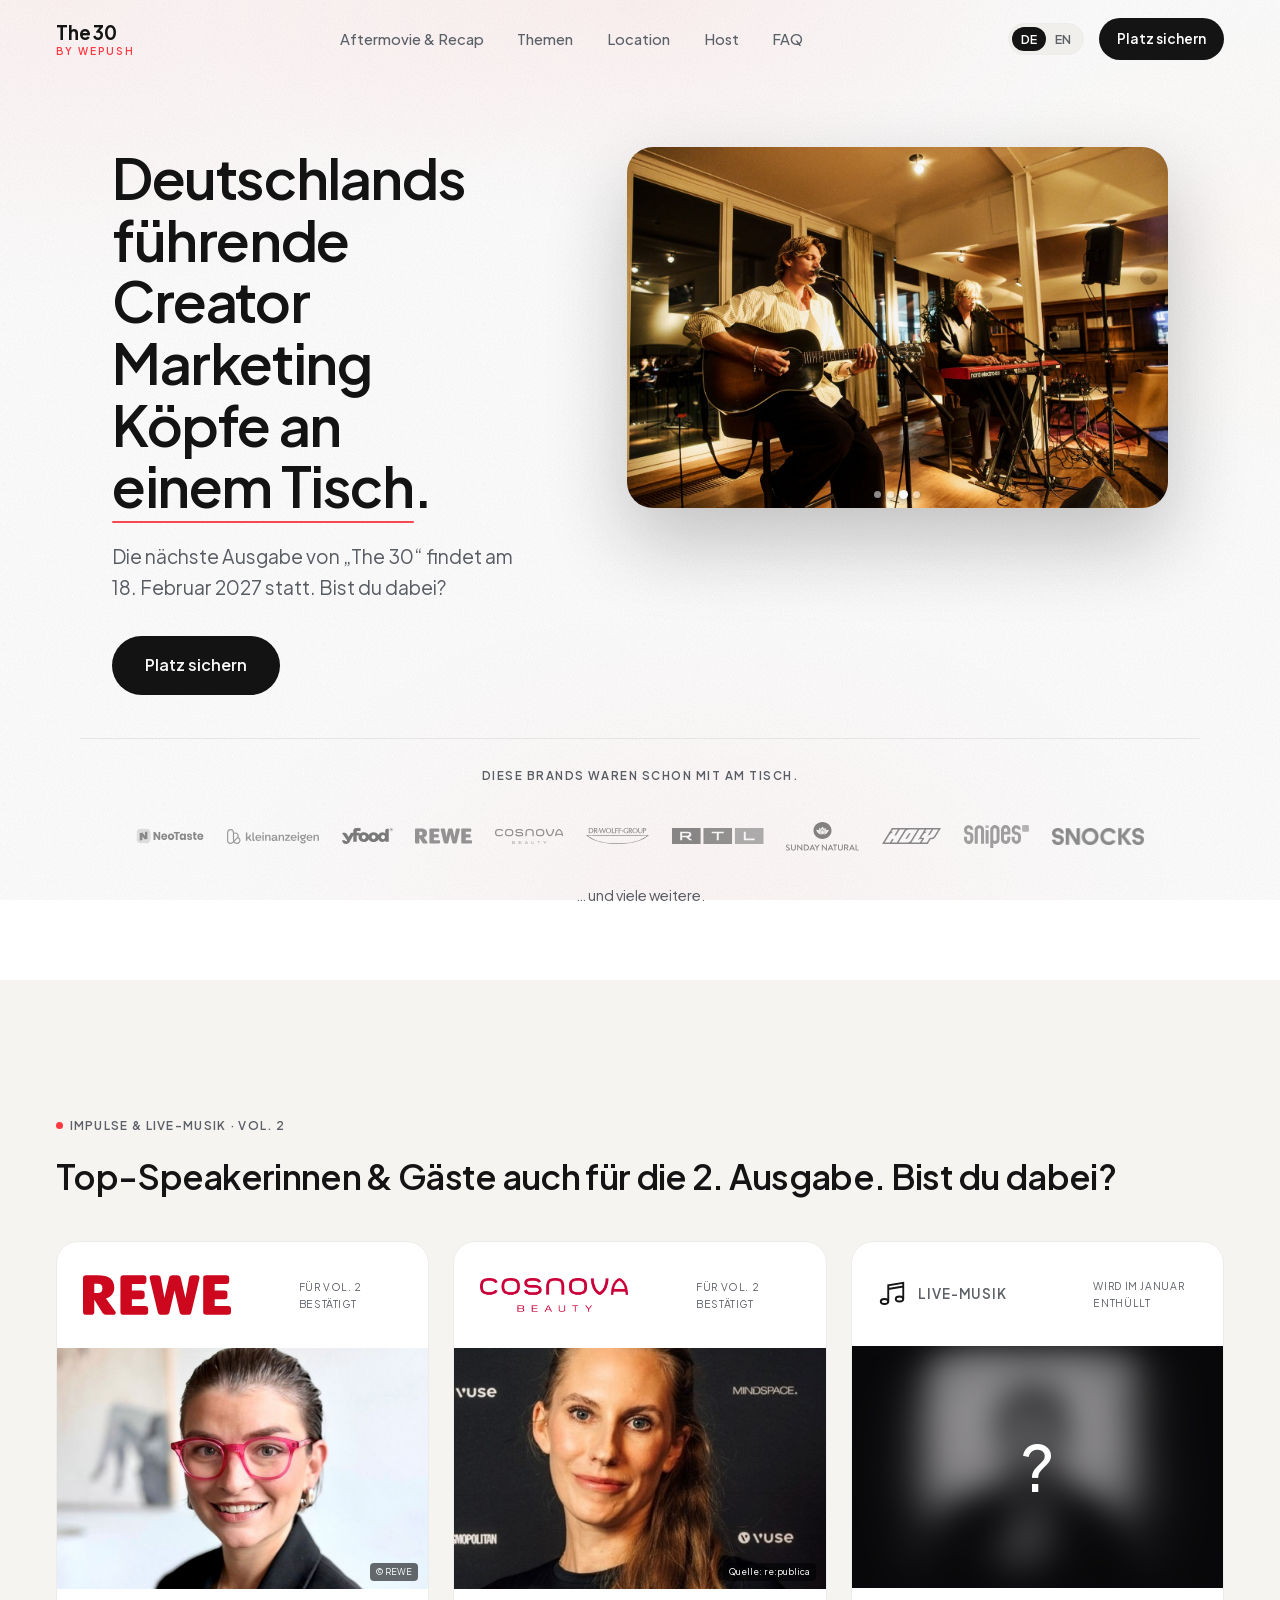
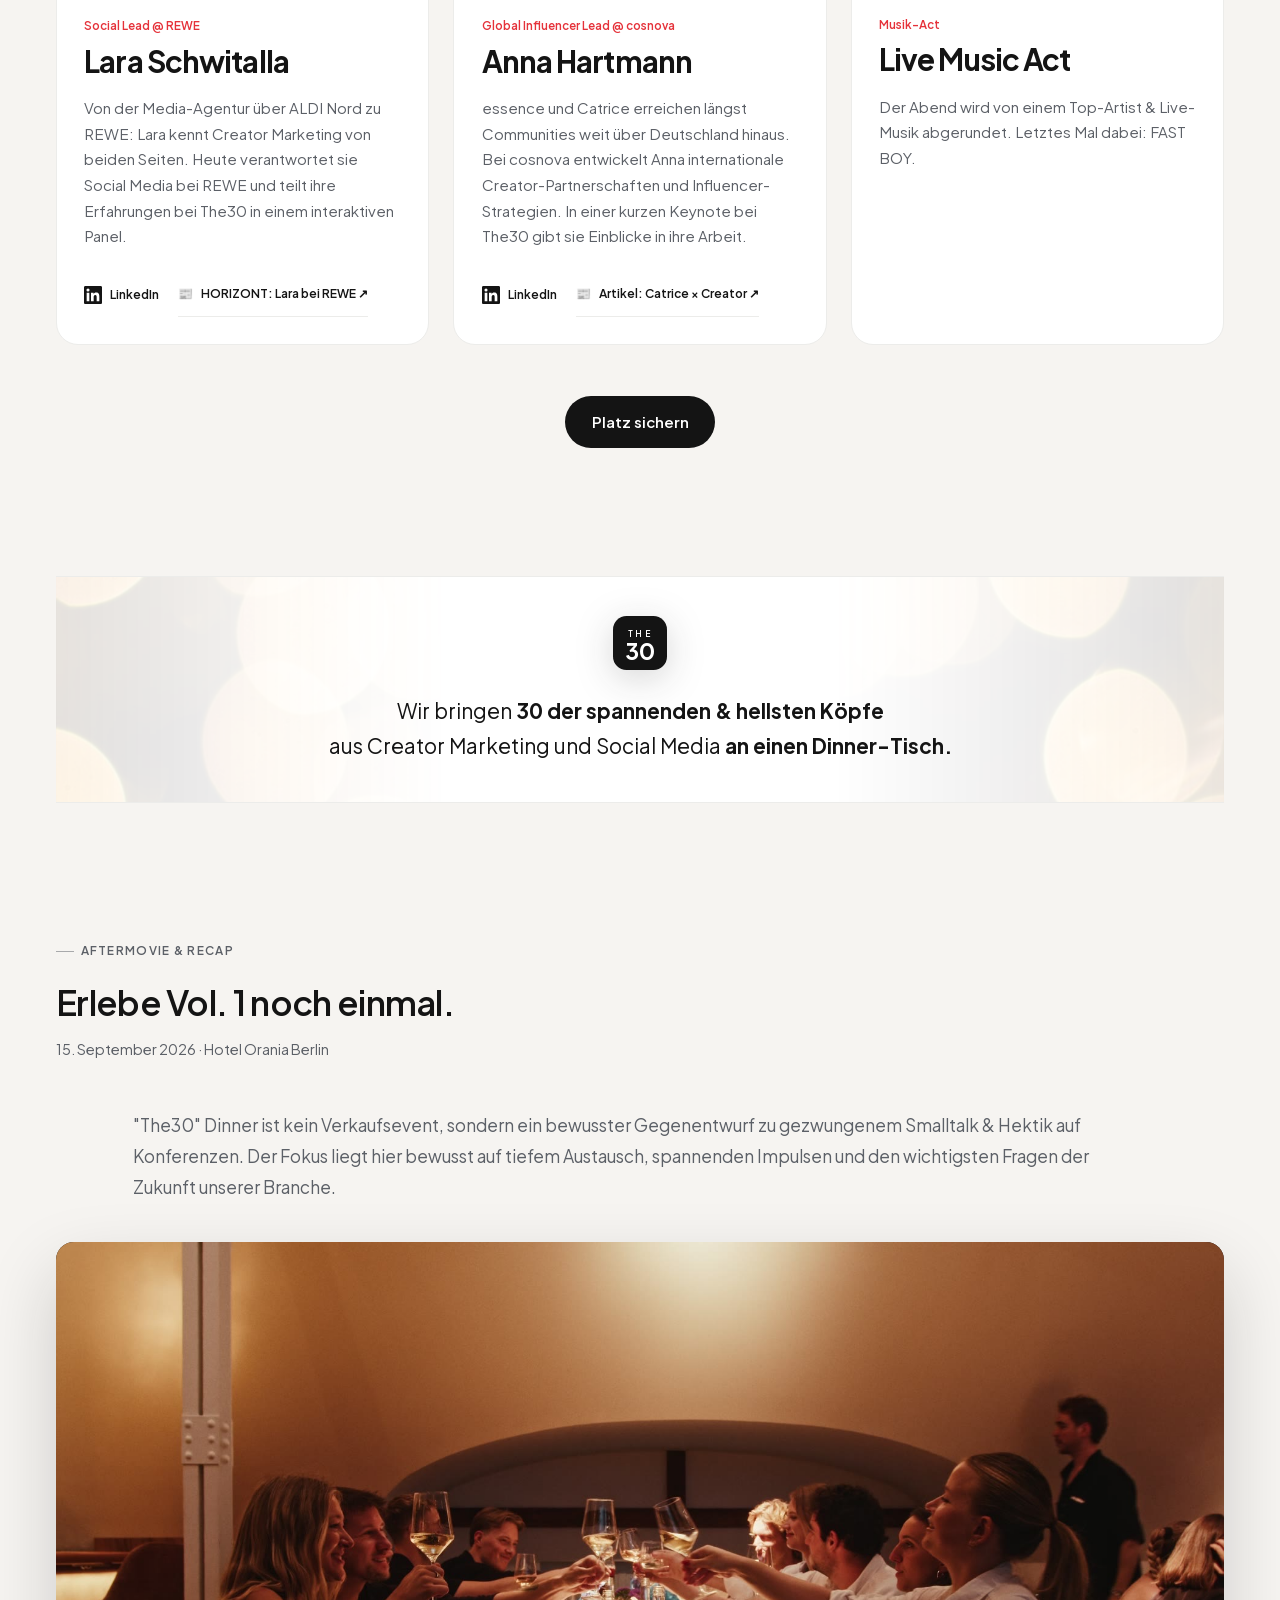
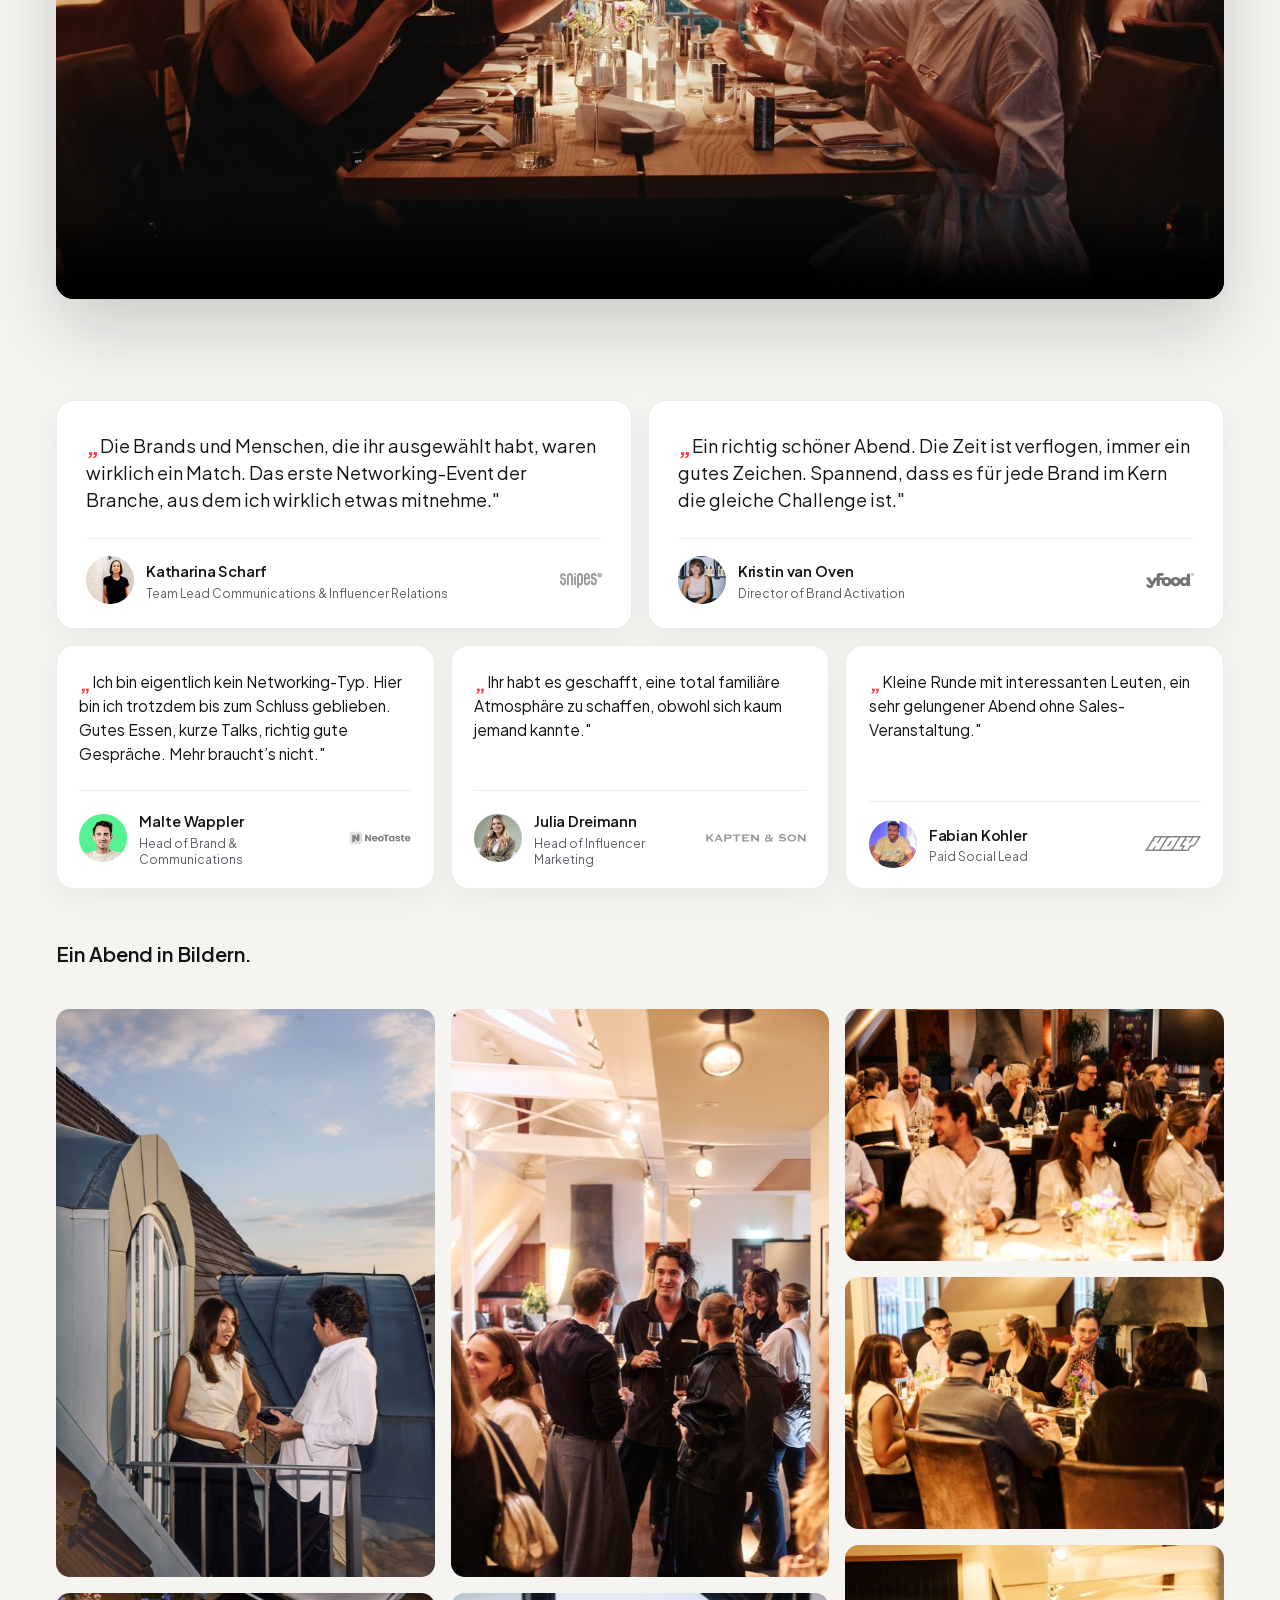
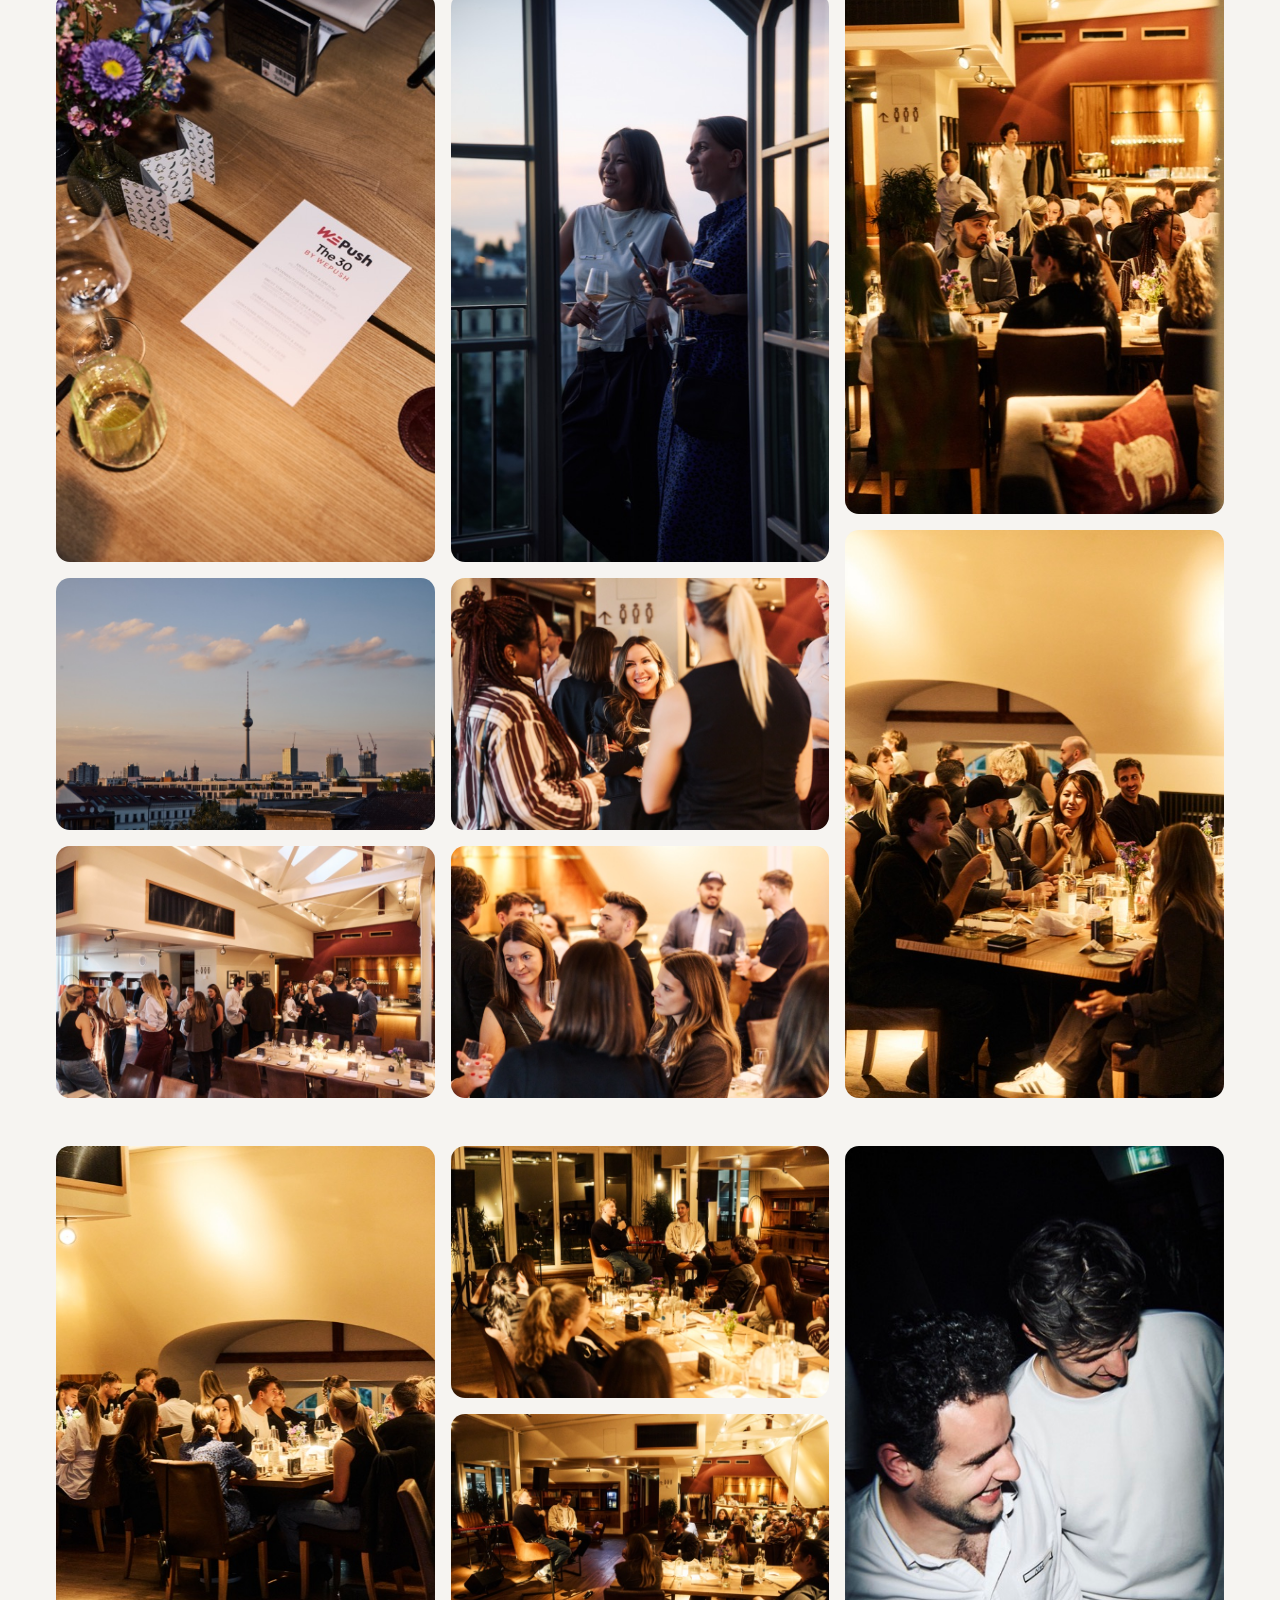
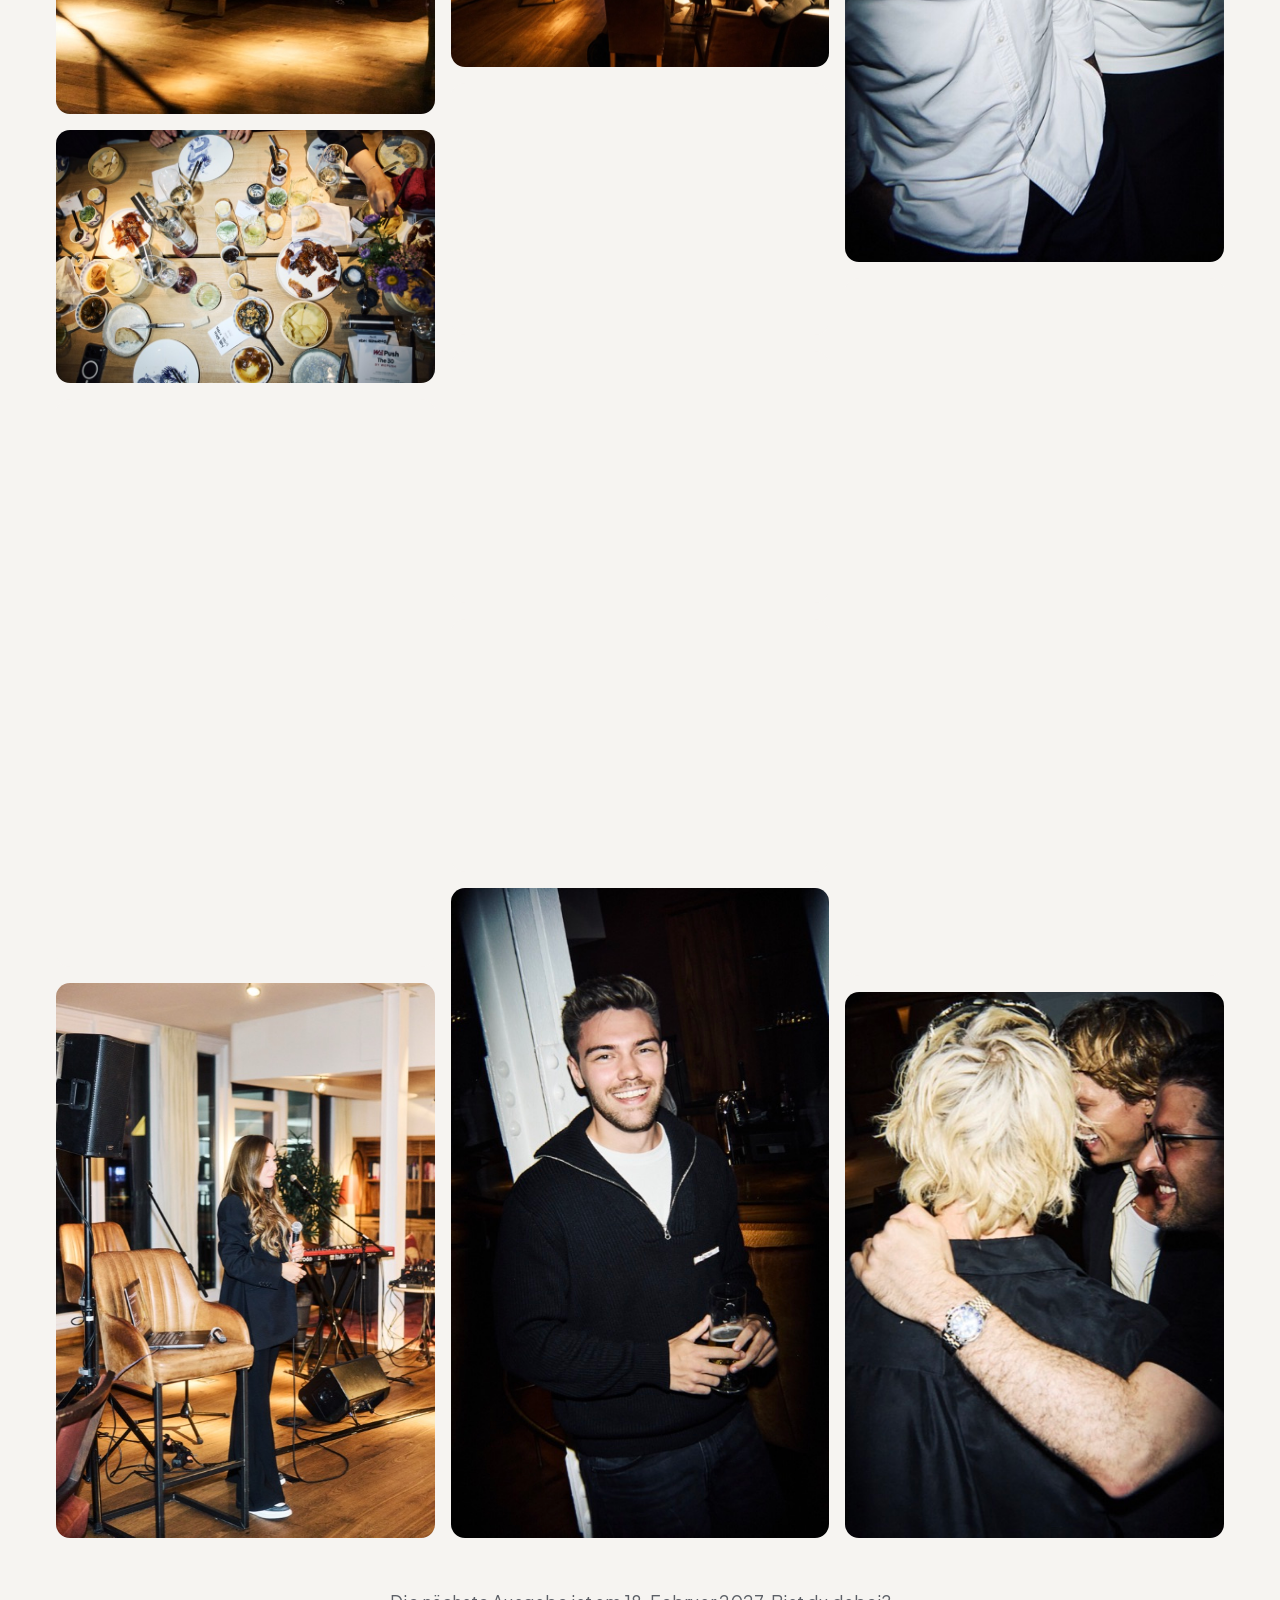
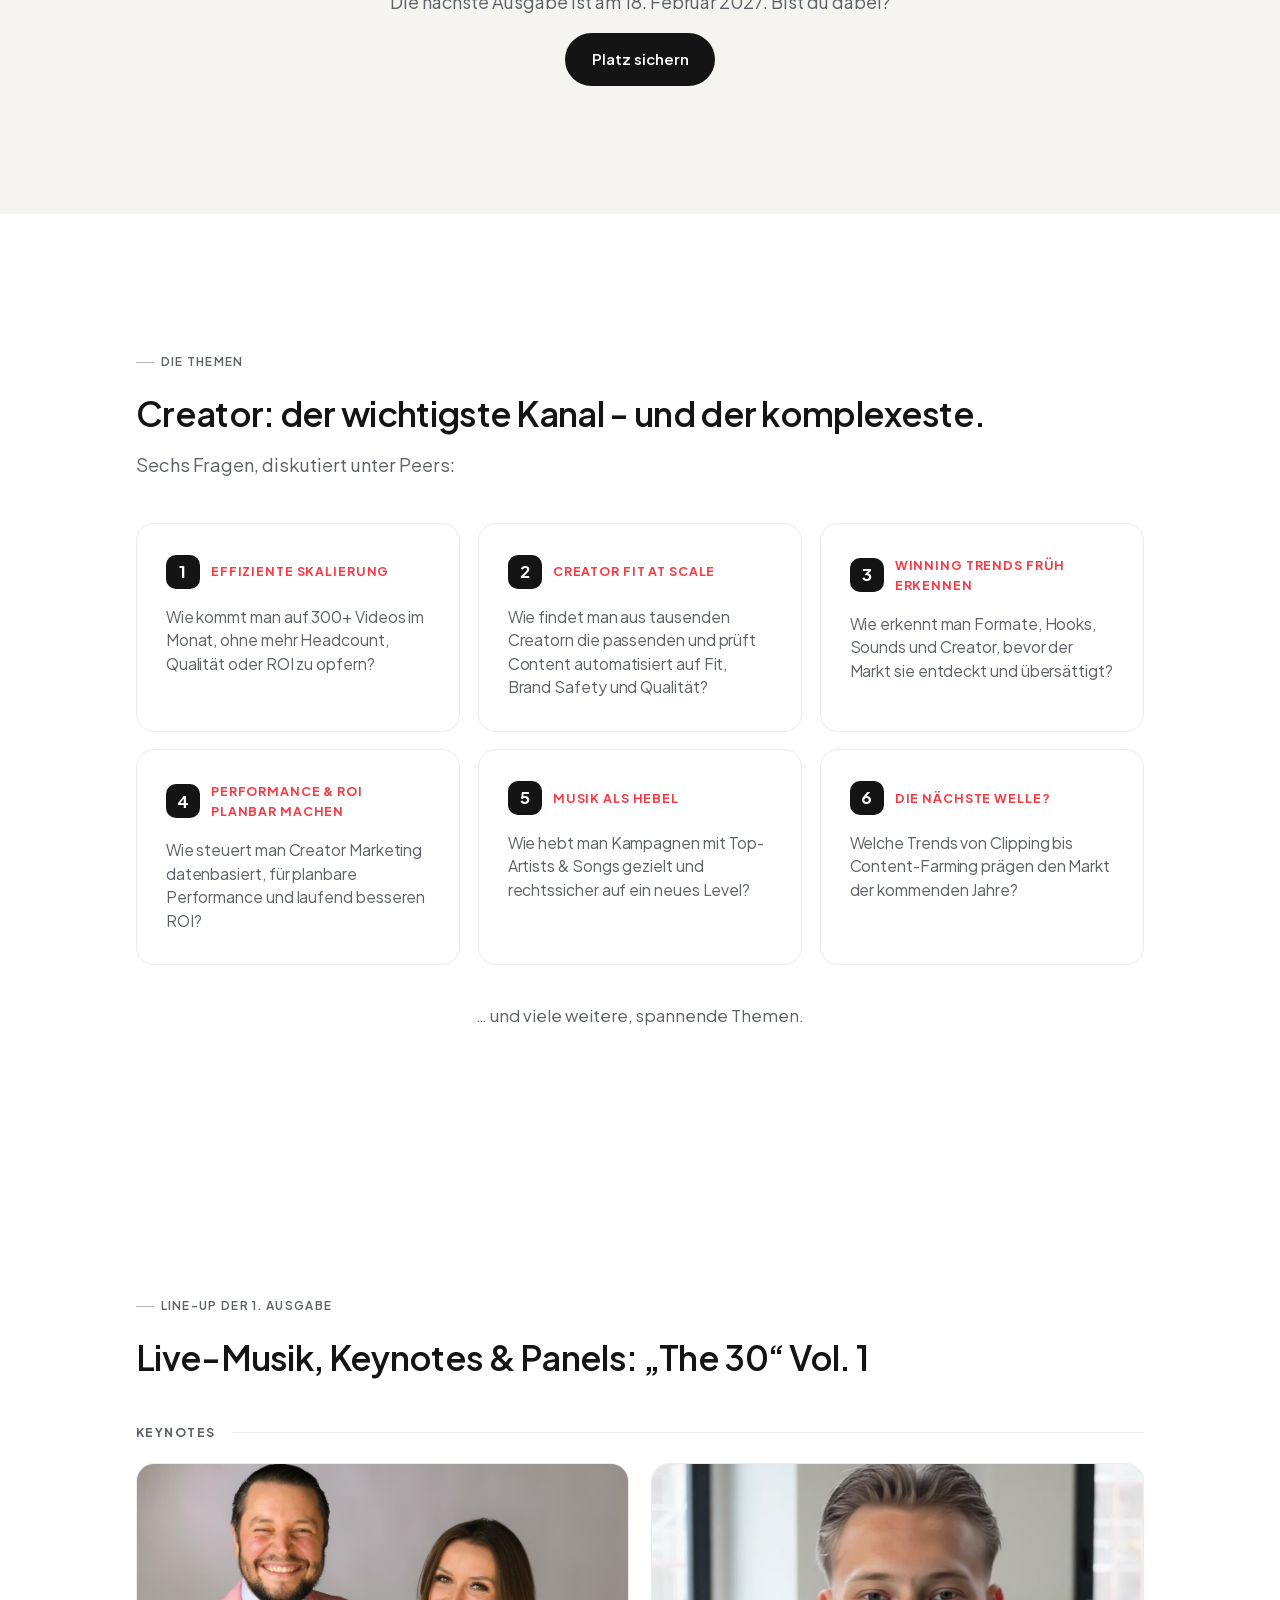
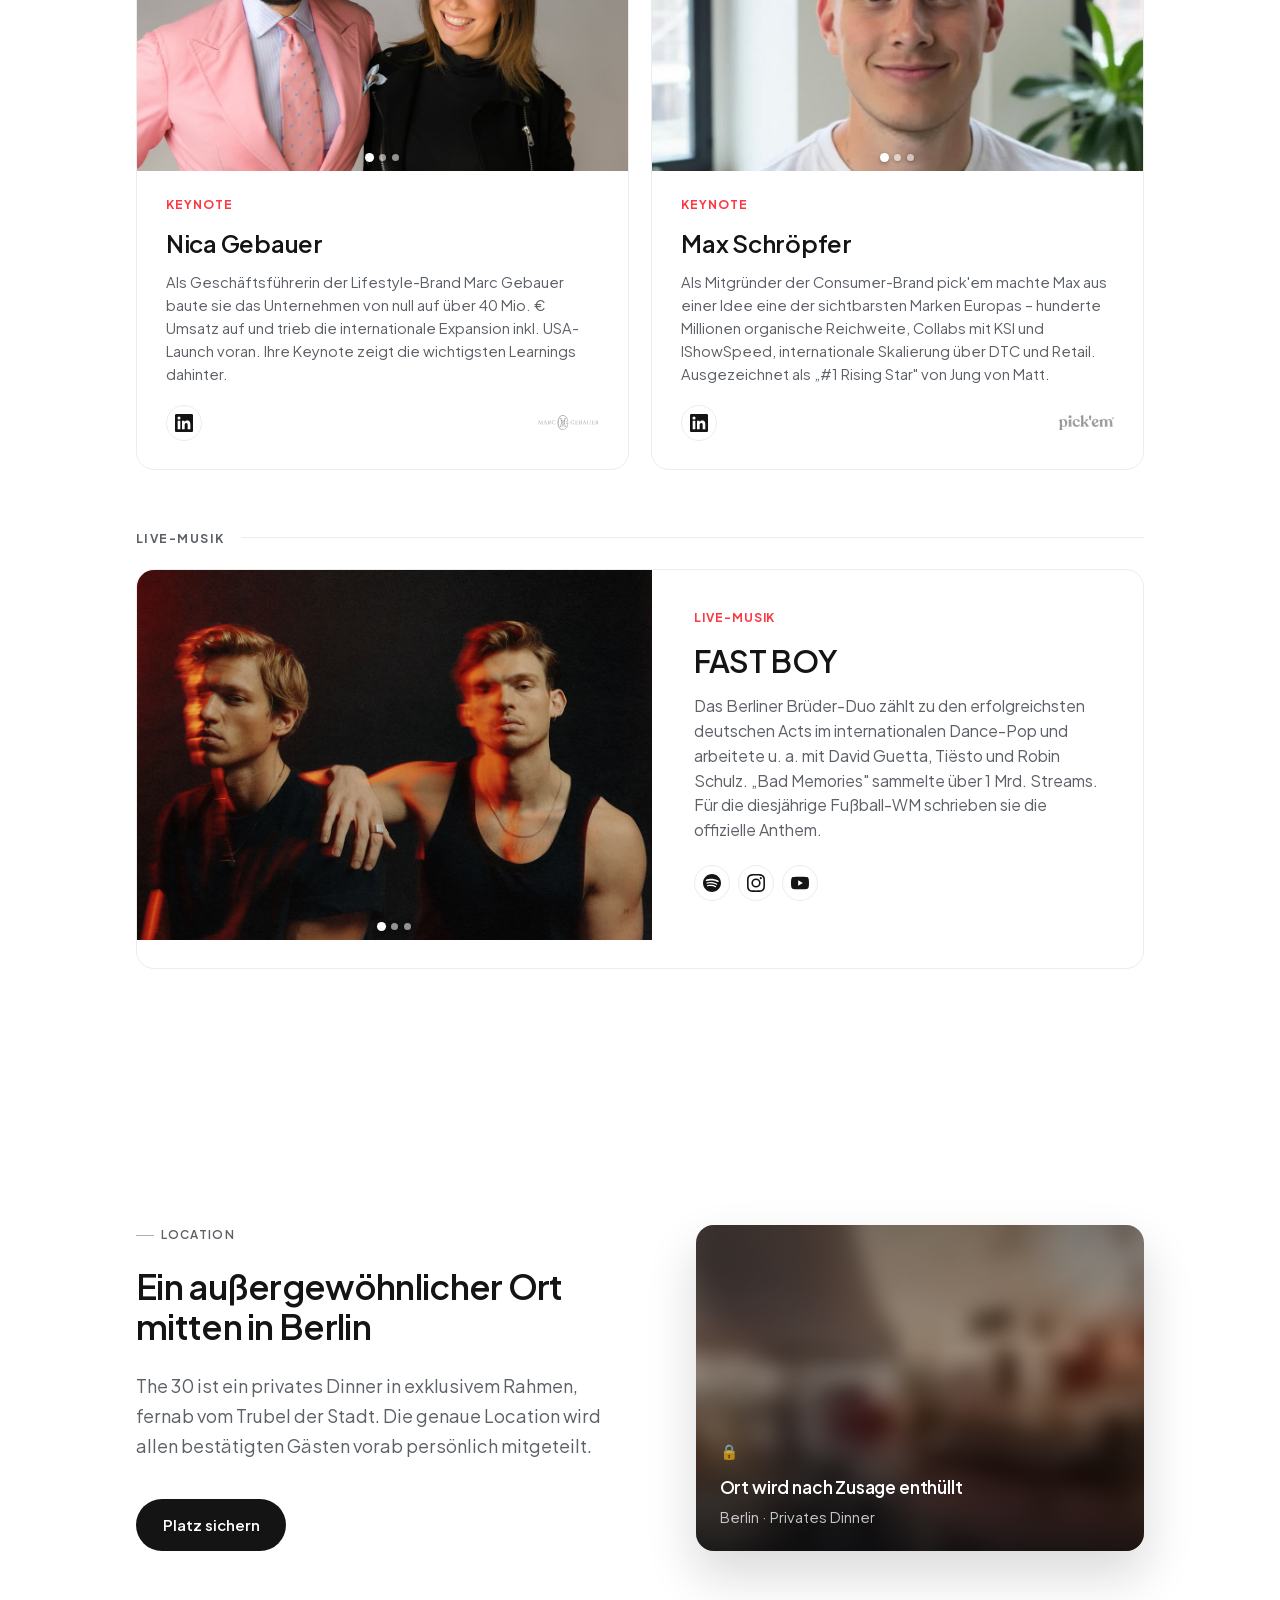
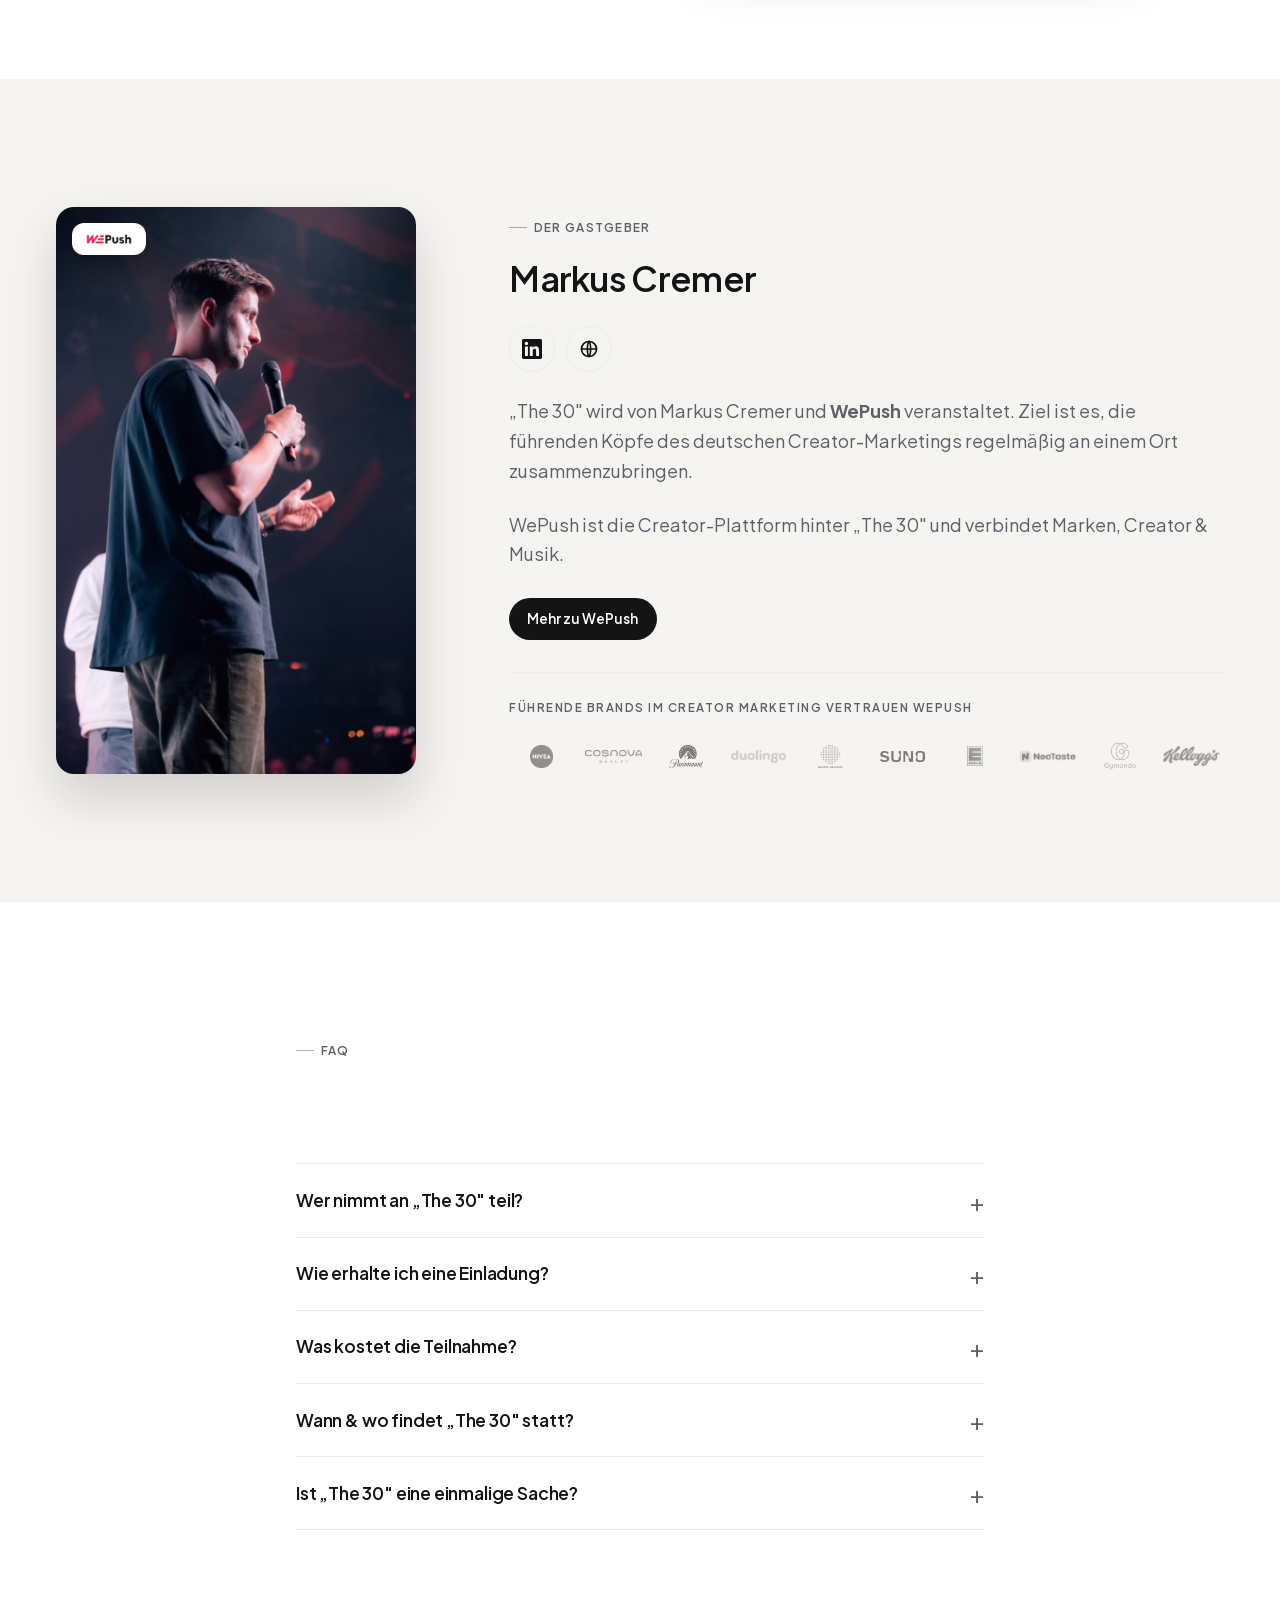
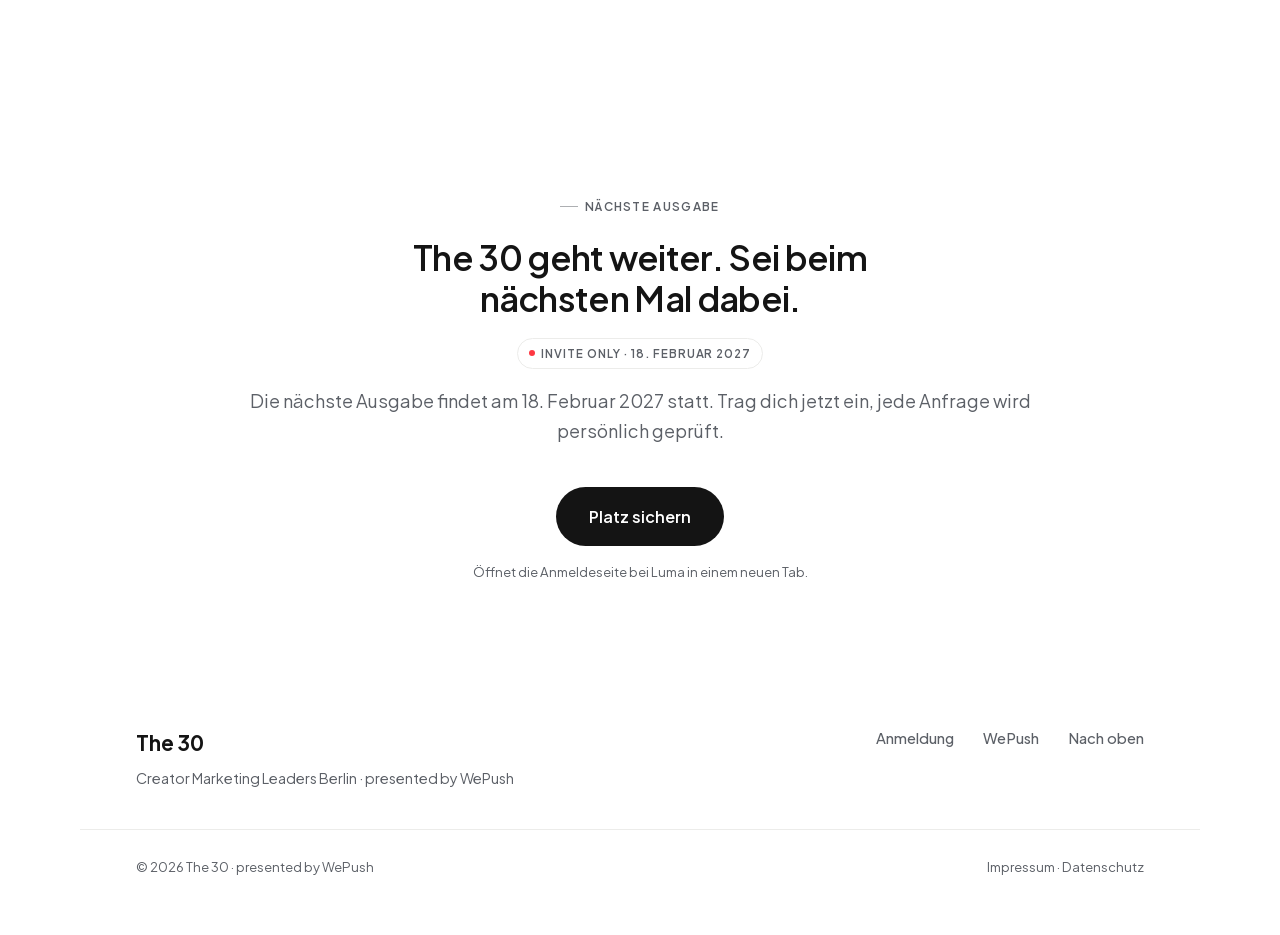
==== commit 42ed5084: "Move dinner statement between speaker CTA and recap" ====
--- a/index.html
+++ b/index.html
@@ -157,6 +157,17 @@
   </section>
 
 
+  <div class="dinner-statement">
+    <div class="container">
+      <div class="dinner-statement__panel vision__highlight reveal">
+      <span class="vision__badge" aria-hidden="true">
+        <svg viewBox="0 0 64 64" width="54" height="54" xmlns="http://www.w3.org/2000/svg"><rect width="64" height="64" rx="16" fill="#141414"/><text x="32" y="25" font-size="10" font-family="'Plus Jakarta Sans',sans-serif" font-weight="600" letter-spacing="2.5" fill="#fff" text-anchor="middle">THE</text><text x="32" y="52" font-size="27" font-family="'Plus Jakarta Sans',sans-serif" font-weight="800" fill="#fff" text-anchor="middle">30</text></svg>
+      </span>
+        <p class="vision__highlight-text" data-en='We bring <strong>30 of the most interesting &amp; brightest minds</strong><br>in creator marketing and social media <strong>together around a dinner table.</strong>'>Wir bringen <strong>30 der spannenden &amp; hellsten Köpfe</strong><br>aus Creator Marketing und Social Media <strong>an einen Dinner-Tisch.</strong></p>
+      </div>
+    </div>
+  </div>
+
   <!-- ============ AFTERMOVIE ============ -->
   <section class="section aftermovie recap" id="recap">
     <div class="container">
@@ -285,12 +296,6 @@
         <button class="recap__item" type="button" data-lightbox="assets/gallery/lg/12.jpg" aria-label="Foto 12 von 25 vergrößern">
           <img src="assets/gallery/12.jpg" width="533" height="800" alt="The 30 Berlin, 15. September 2026 — Impression 12" loading="lazy" decoding="async" />
         </button>
-      </div>
-      <div class="recap__statement vision__highlight reveal">
-      <span class="vision__badge" aria-hidden="true">
-        <svg viewBox="0 0 64 64" width="54" height="54" xmlns="http://www.w3.org/2000/svg"><rect width="64" height="64" rx="16" fill="#141414"/><text x="32" y="25" font-size="10" font-family="'Plus Jakarta Sans',sans-serif" font-weight="600" letter-spacing="2.5" fill="#fff" text-anchor="middle">THE</text><text x="32" y="52" font-size="27" font-family="'Plus Jakarta Sans',sans-serif" font-weight="800" fill="#fff" text-anchor="middle">30</text></svg>
-      </span>
-        <p class="vision__highlight-text" data-en='We bring <strong>30 of the most interesting &amp; brightest minds</strong> in creator marketing and social media<br><strong class="vision__punch">together around a dinner table.</strong>'>Wir bringen <strong>30 der spannenden &amp; hellsten Köpfe</strong> aus Creator Marketing und Social Media<br><strong class="vision__punch">an einen Dinner-Tisch.</strong></p>
       </div>
       <div class="recap__grid recap__grid--second">
         <button class="recap__item" type="button" data-lightbox="assets/gallery/lg/13.jpg" aria-label="Foto 13 von 25 vergrößern">
--- a/css/styles.css
+++ b/css/styles.css
@@ -693,8 +693,14 @@
 .recap__quotes-title { margin-top: clamp(2.5rem,4vw,3.5rem); font-size: 1.25rem; font-weight: 600; line-height: 1.4; }
 .recap__quotes-title + .voices__grid { margin-top: 1.4rem; }
 
-/* The gallery statement uses the existing THE 30 panel styling. */
-.recap__statement { margin-top: clamp(2rem,4vw,3rem); }
+/* The dinner statement bridges the speaker CTA and the recap. */
+.dinner-statement { background: var(--bg-soft); }
+.dinner-statement .container { max-width: 1320px; }
+.dinner-statement__panel .vision__highlight-text { font-size: clamp(.9rem, 1.65vw, 1.3rem); line-height: 1.65; color: var(--ink); }
+.dinner-statement__panel strong { font-weight: 800; }
+@media (max-width: 600px) {
+  .dinner-statement__panel .vision__highlight-text { font-size: .95rem; text-wrap: balance; }
+}
 .recap__grid--second { margin-top: clamp(2rem,4vw,3rem); }
 
 /* Aligned columns preserve the masonry rhythm and crop only the last tile. */
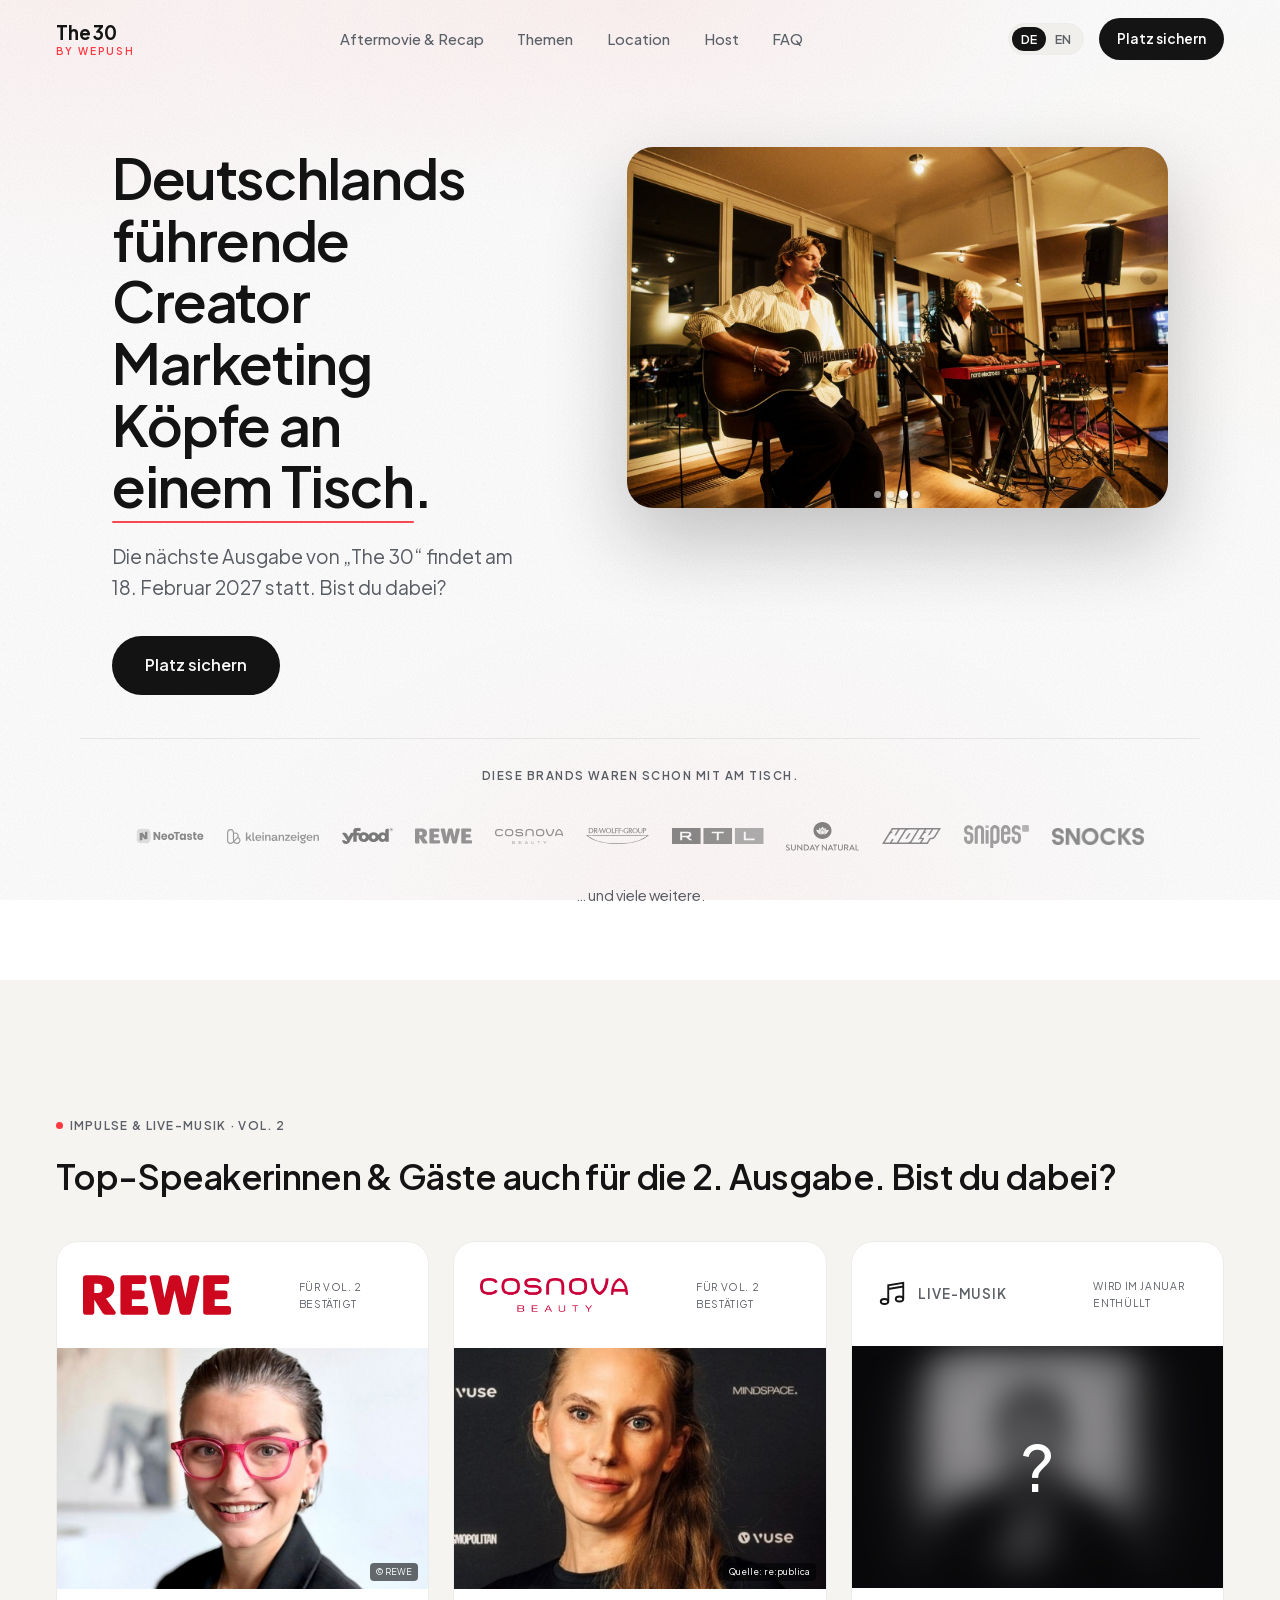
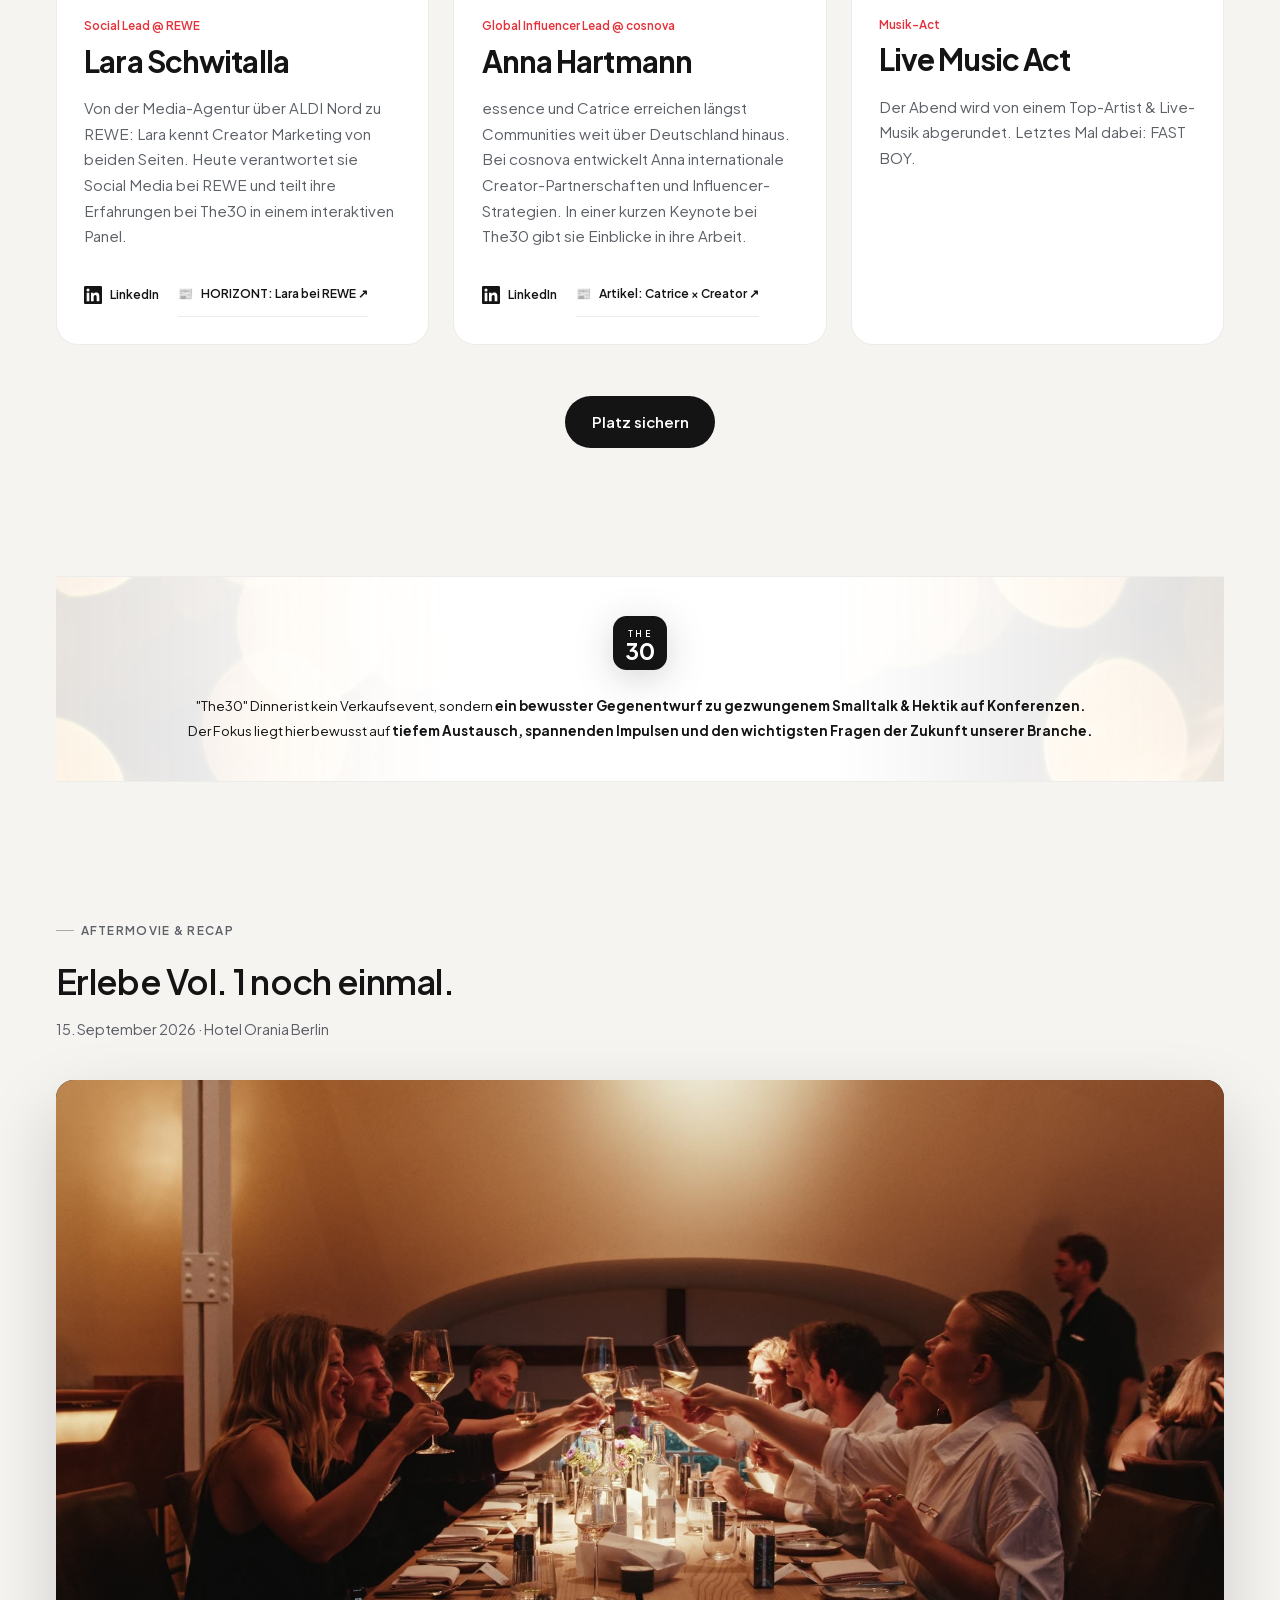
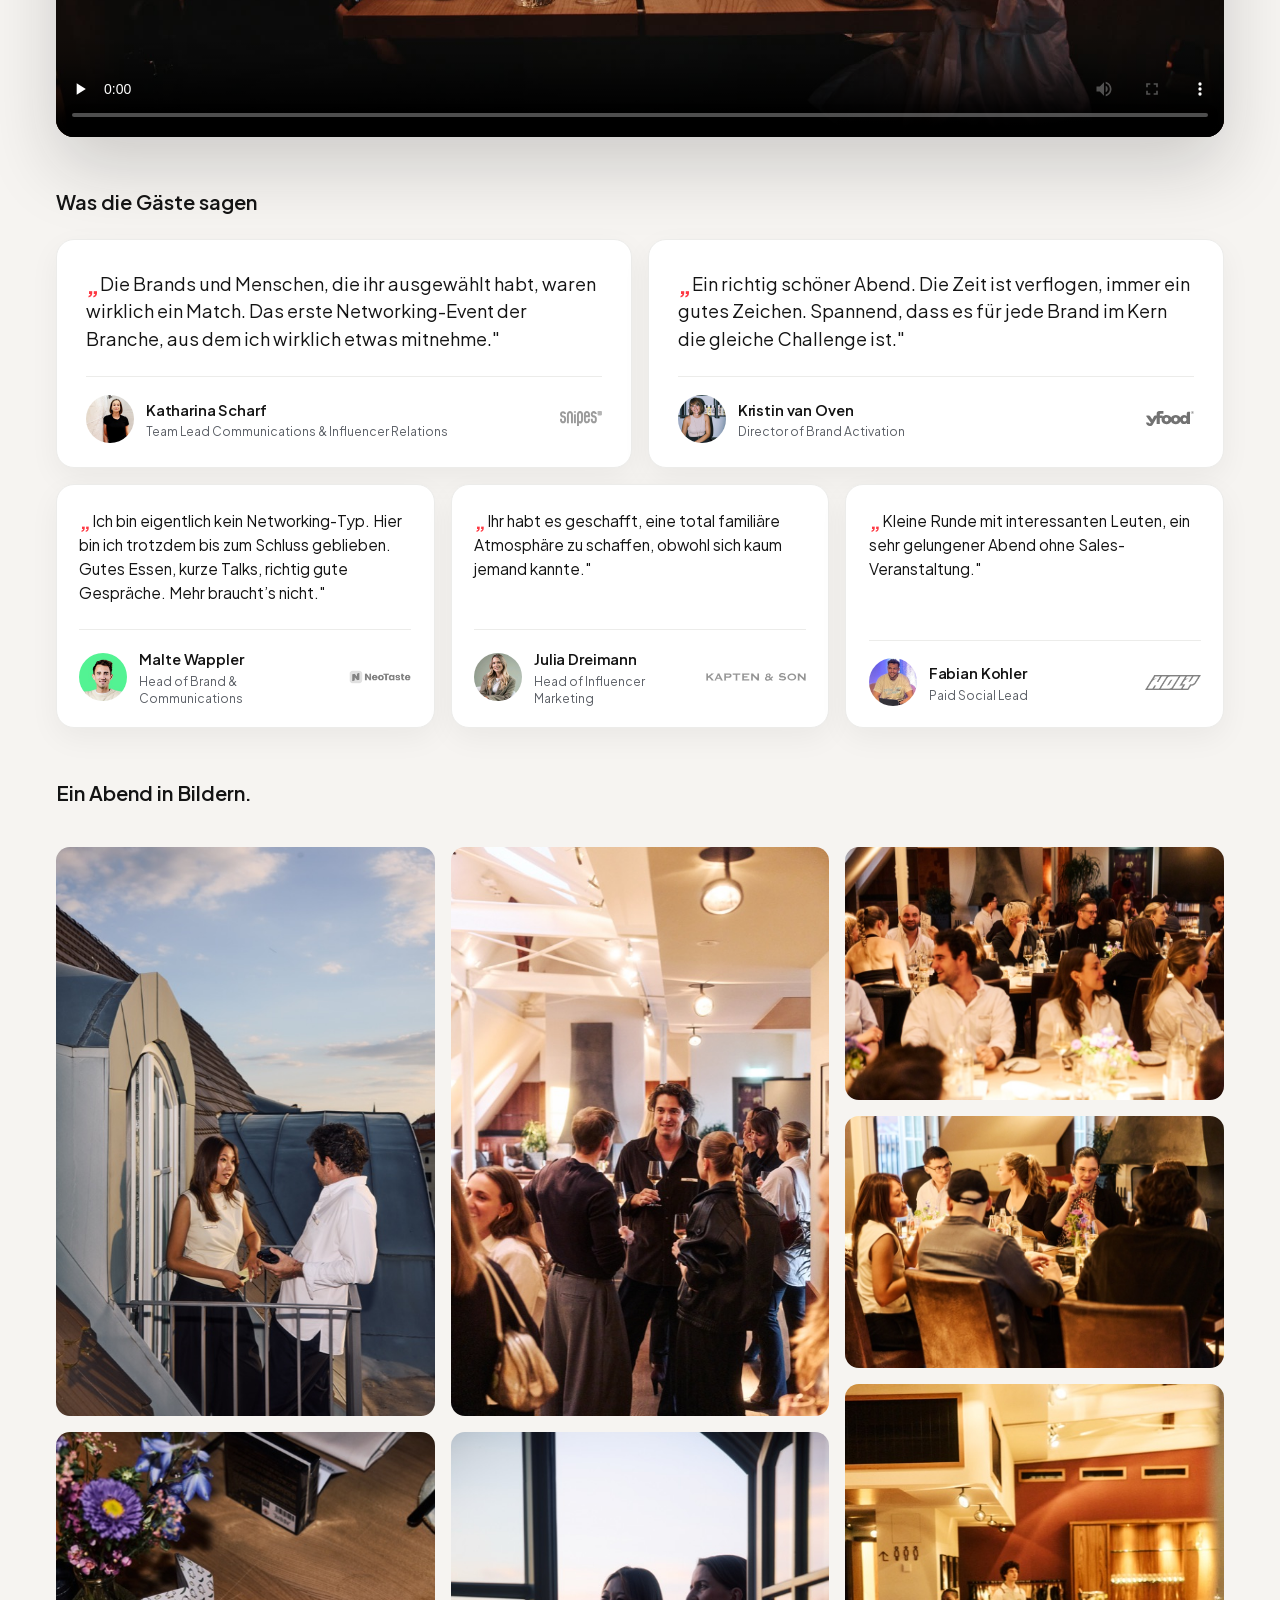
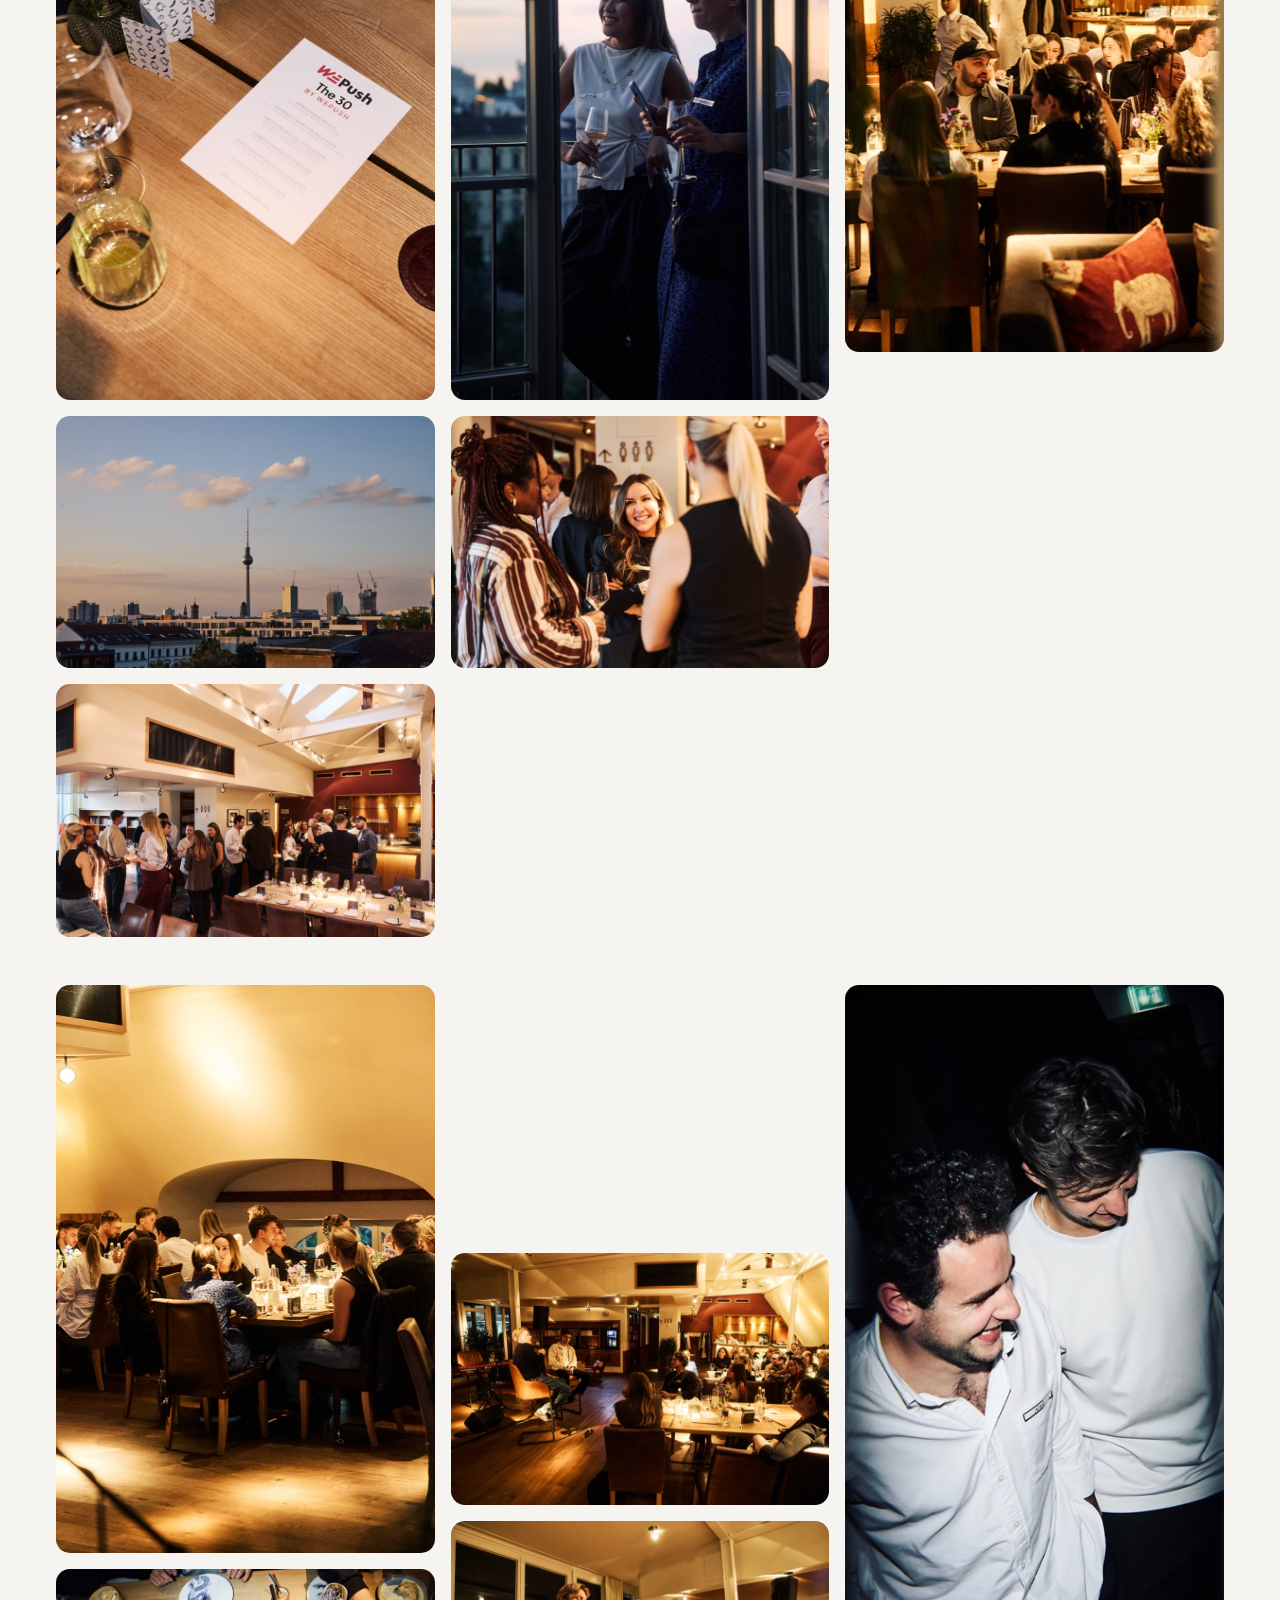
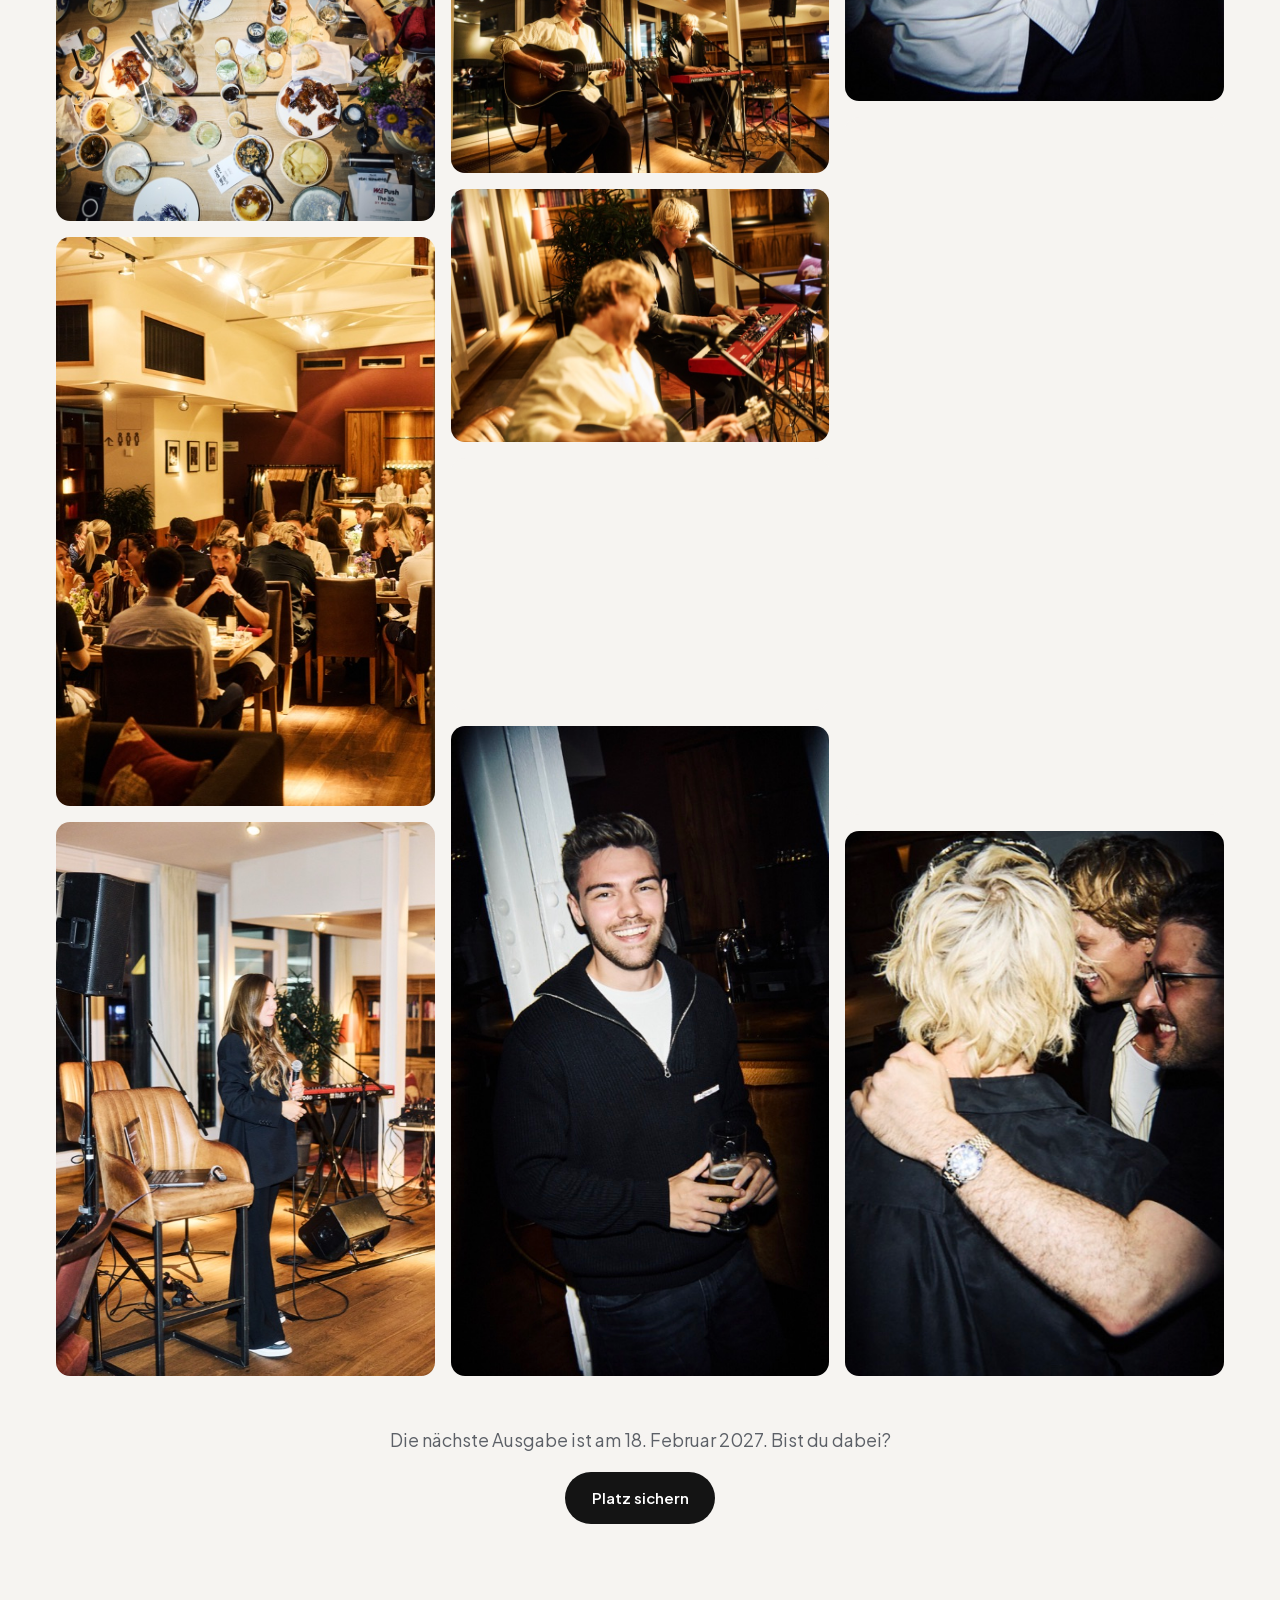
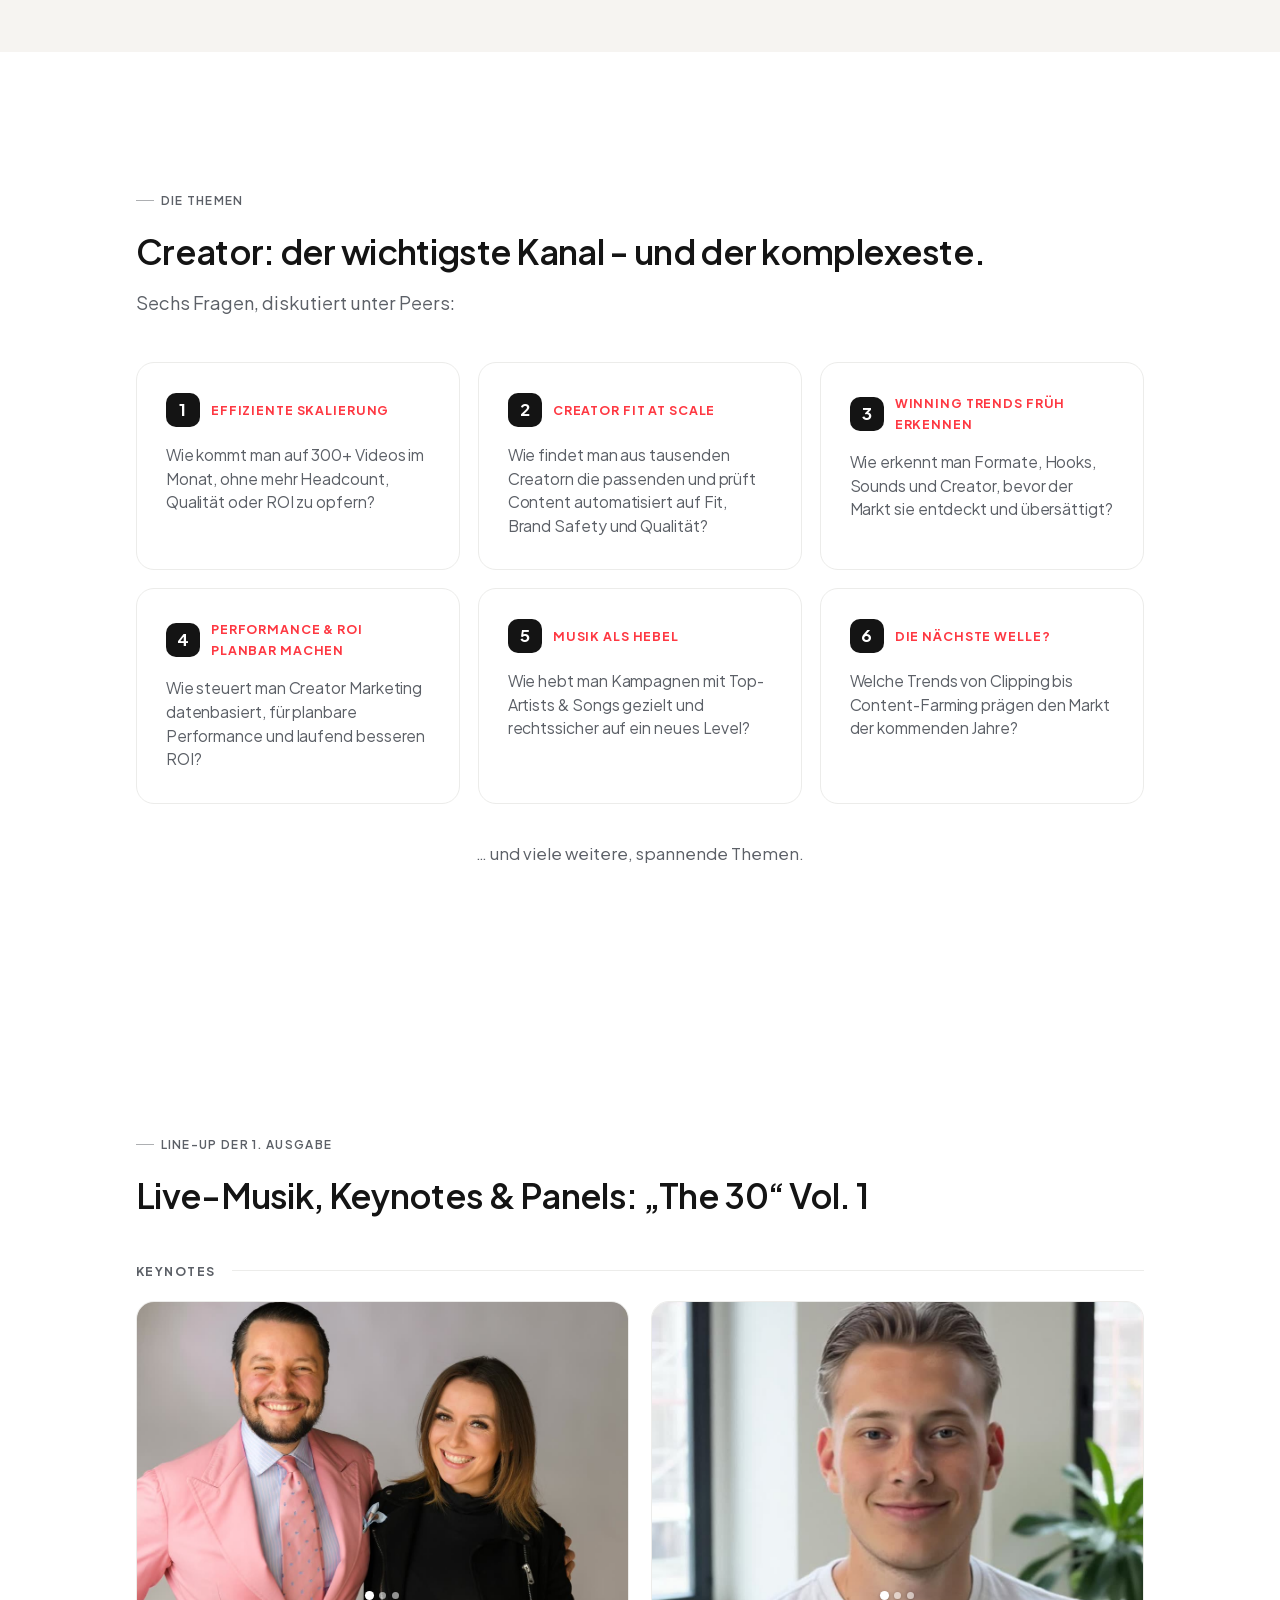
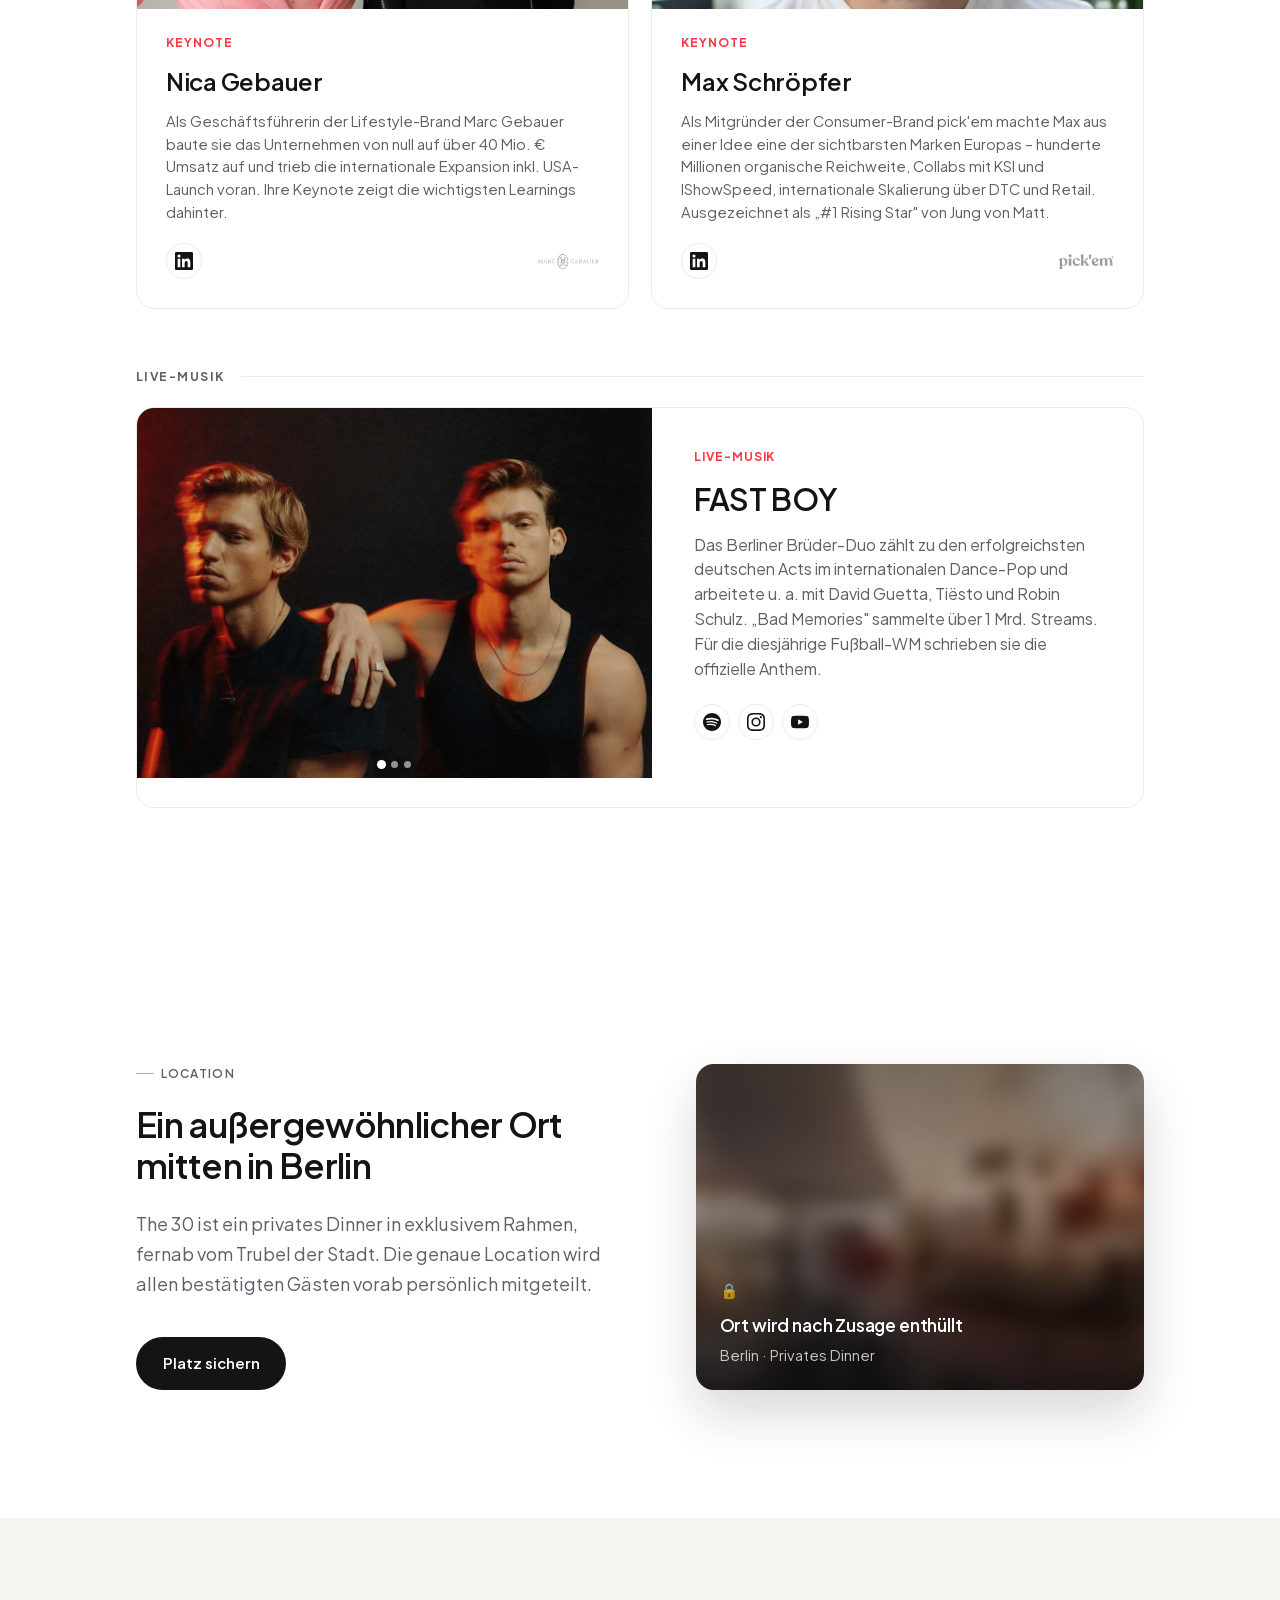
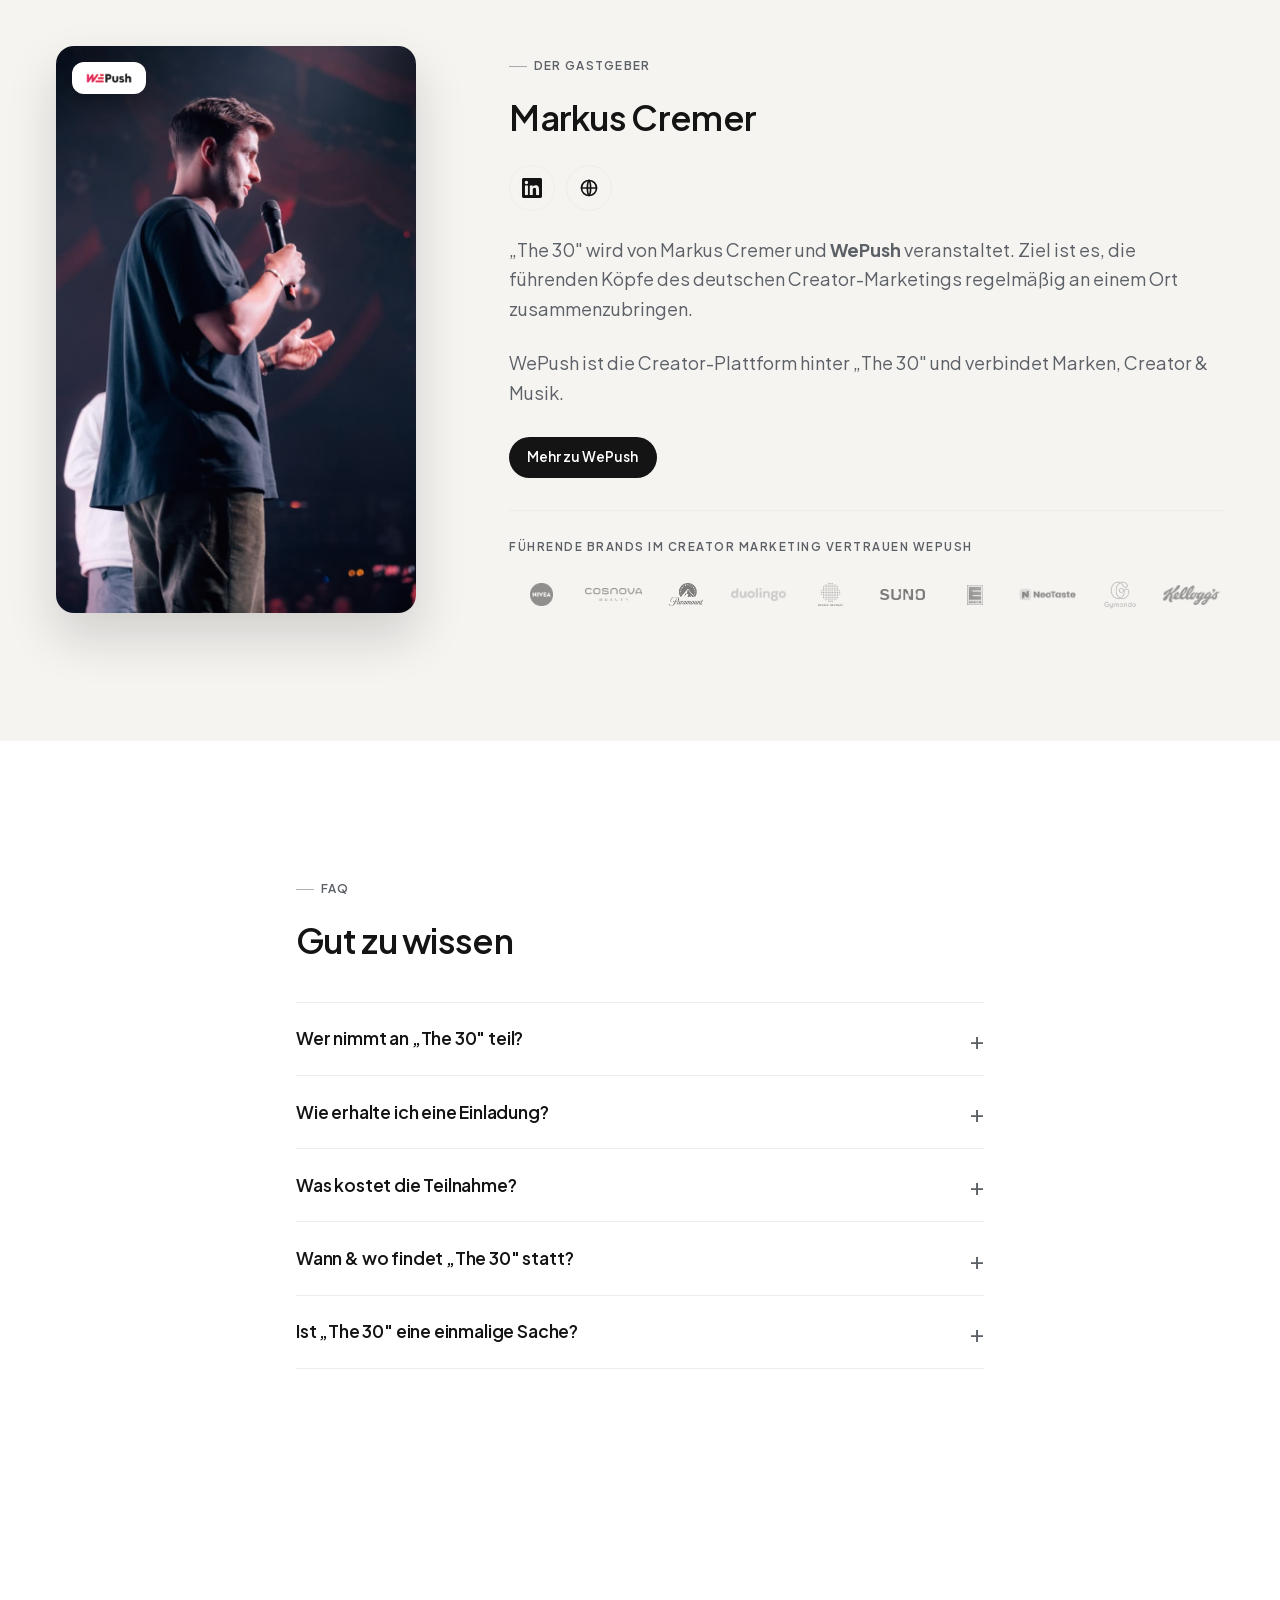
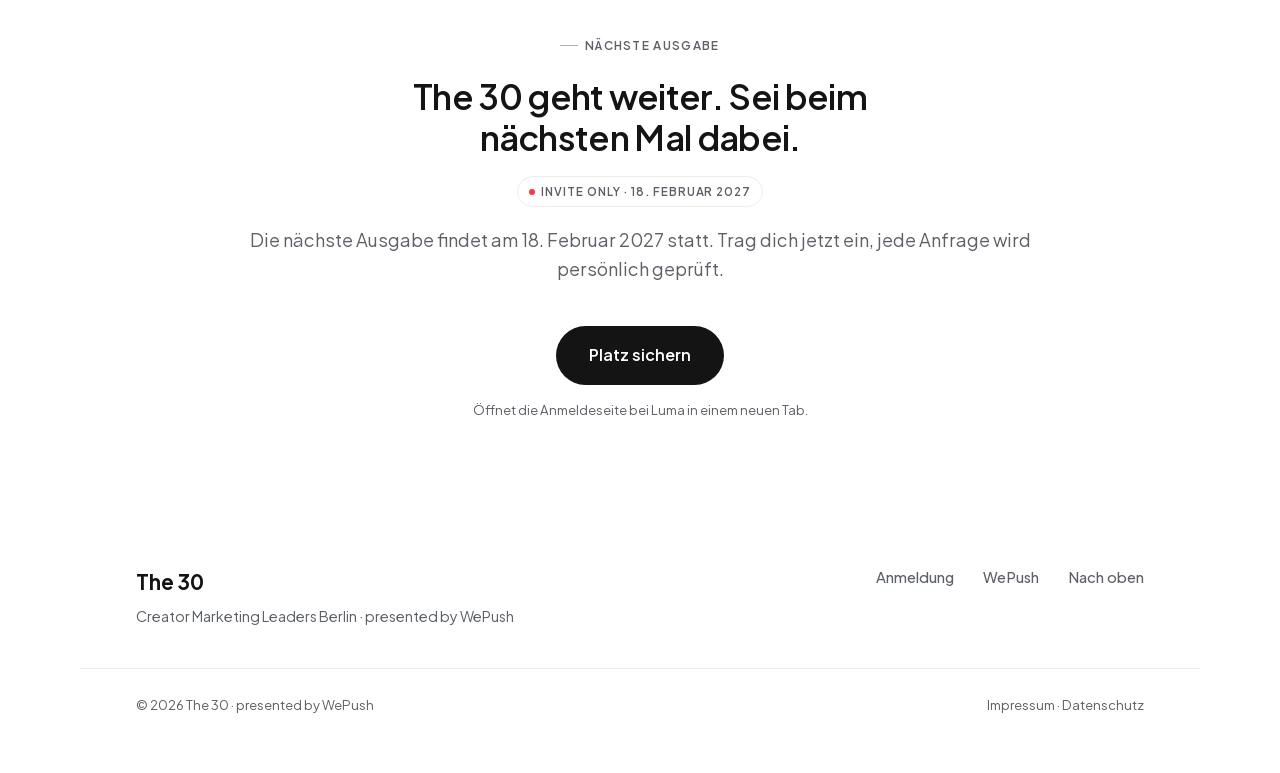
==== commit ee145c1e: "Replace dinner statement with event positioning copy" ====
--- a/index.html
+++ b/index.html
@@ -163,7 +163,7 @@
       <span class="vision__badge" aria-hidden="true">
         <svg viewBox="0 0 64 64" width="54" height="54" xmlns="http://www.w3.org/2000/svg"><rect width="64" height="64" rx="16" fill="#141414"/><text x="32" y="25" font-size="10" font-family="'Plus Jakarta Sans',sans-serif" font-weight="600" letter-spacing="2.5" fill="#fff" text-anchor="middle">THE</text><text x="32" y="52" font-size="27" font-family="'Plus Jakarta Sans',sans-serif" font-weight="800" fill="#fff" text-anchor="middle">30</text></svg>
       </span>
-        <p class="vision__highlight-text" data-en='We bring <strong>30 of the most interesting &amp; brightest minds</strong><br>in creator marketing and social media <strong>together around a dinner table.</strong>'>Wir bringen <strong>30 der spannenden &amp; hellsten Köpfe</strong><br>aus Creator Marketing und Social Media <strong>an einen Dinner-Tisch.</strong></p>
+        <p class="vision__highlight-text" data-en='The &quot;The30&quot; dinner is not a sales event, but <strong>a deliberate alternative to forced small talk and the hectic pace of conferences.</strong><br>The focus is on <strong>in-depth conversations, fresh perspectives and the key questions shaping the future of our industry.</strong>'>&quot;The30&quot; Dinner ist kein Verkaufsevent, sondern <strong>ein bewusster Gegenentwurf zu gezwungenem Smalltalk &amp; Hektik auf Konferenzen.</strong><br>Der Fokus liegt hier bewusst auf <strong>tiefem Austausch, spannenden Impulsen und den wichtigsten Fragen der Zukunft unserer Branche.</strong></p>
       </div>
     </div>
   </div>
@@ -175,9 +175,6 @@
       <span class="eyebrow" data-en="Aftermovie &amp; Recap">Aftermovie &amp; Recap</span>
       <h2 class="section__title section__title--sm reveal" data-en="Relive Vol. 1.">Erlebe Vol. 1 noch einmal.</h2>
       <p class="recap__meta" data-en="15 September 2026 · Hotel Orania Berlin">15. September 2026 · Hotel Orania Berlin</p>
-      <div class="recap__intro reveal">
-        <p data-en="The &quot;The30&quot; dinner is not a sales event, but a deliberate alternative to forced small talk and the hectic pace of conferences. The focus is on in-depth conversations, fresh perspectives and the key questions shaping the future of our industry.">&quot;The30&quot; Dinner ist kein Verkaufsevent, sondern ein bewusster Gegenentwurf zu gezwungenem Smalltalk &amp; Hektik auf Konferenzen. Der Fokus liegt hier bewusst auf tiefem Austausch, spannenden Impulsen und den wichtigsten Fragen der Zukunft unserer Branche.</p>
-      </div>
       <div class="recap__proof">
       <div class="aftermovie__frame reveal">
         <video
--- a/css/styles.css
+++ b/css/styles.css
@@ -696,7 +696,7 @@
 /* The dinner statement bridges the speaker CTA and the recap. */
 .dinner-statement { background: var(--bg-soft); }
 .dinner-statement .container { max-width: 1320px; }
-.dinner-statement__panel .vision__highlight-text { font-size: clamp(.9rem, 1.65vw, 1.3rem); line-height: 1.65; color: var(--ink); }
+.dinner-statement__panel .vision__highlight-text { font-size: clamp(.8rem, 1.05vw, 1rem); line-height: 1.8; color: var(--ink); }
 .dinner-statement__panel strong { font-weight: 800; }
 @media (max-width: 600px) {
   .dinner-statement__panel .vision__highlight-text { font-size: .95rem; text-wrap: balance; }
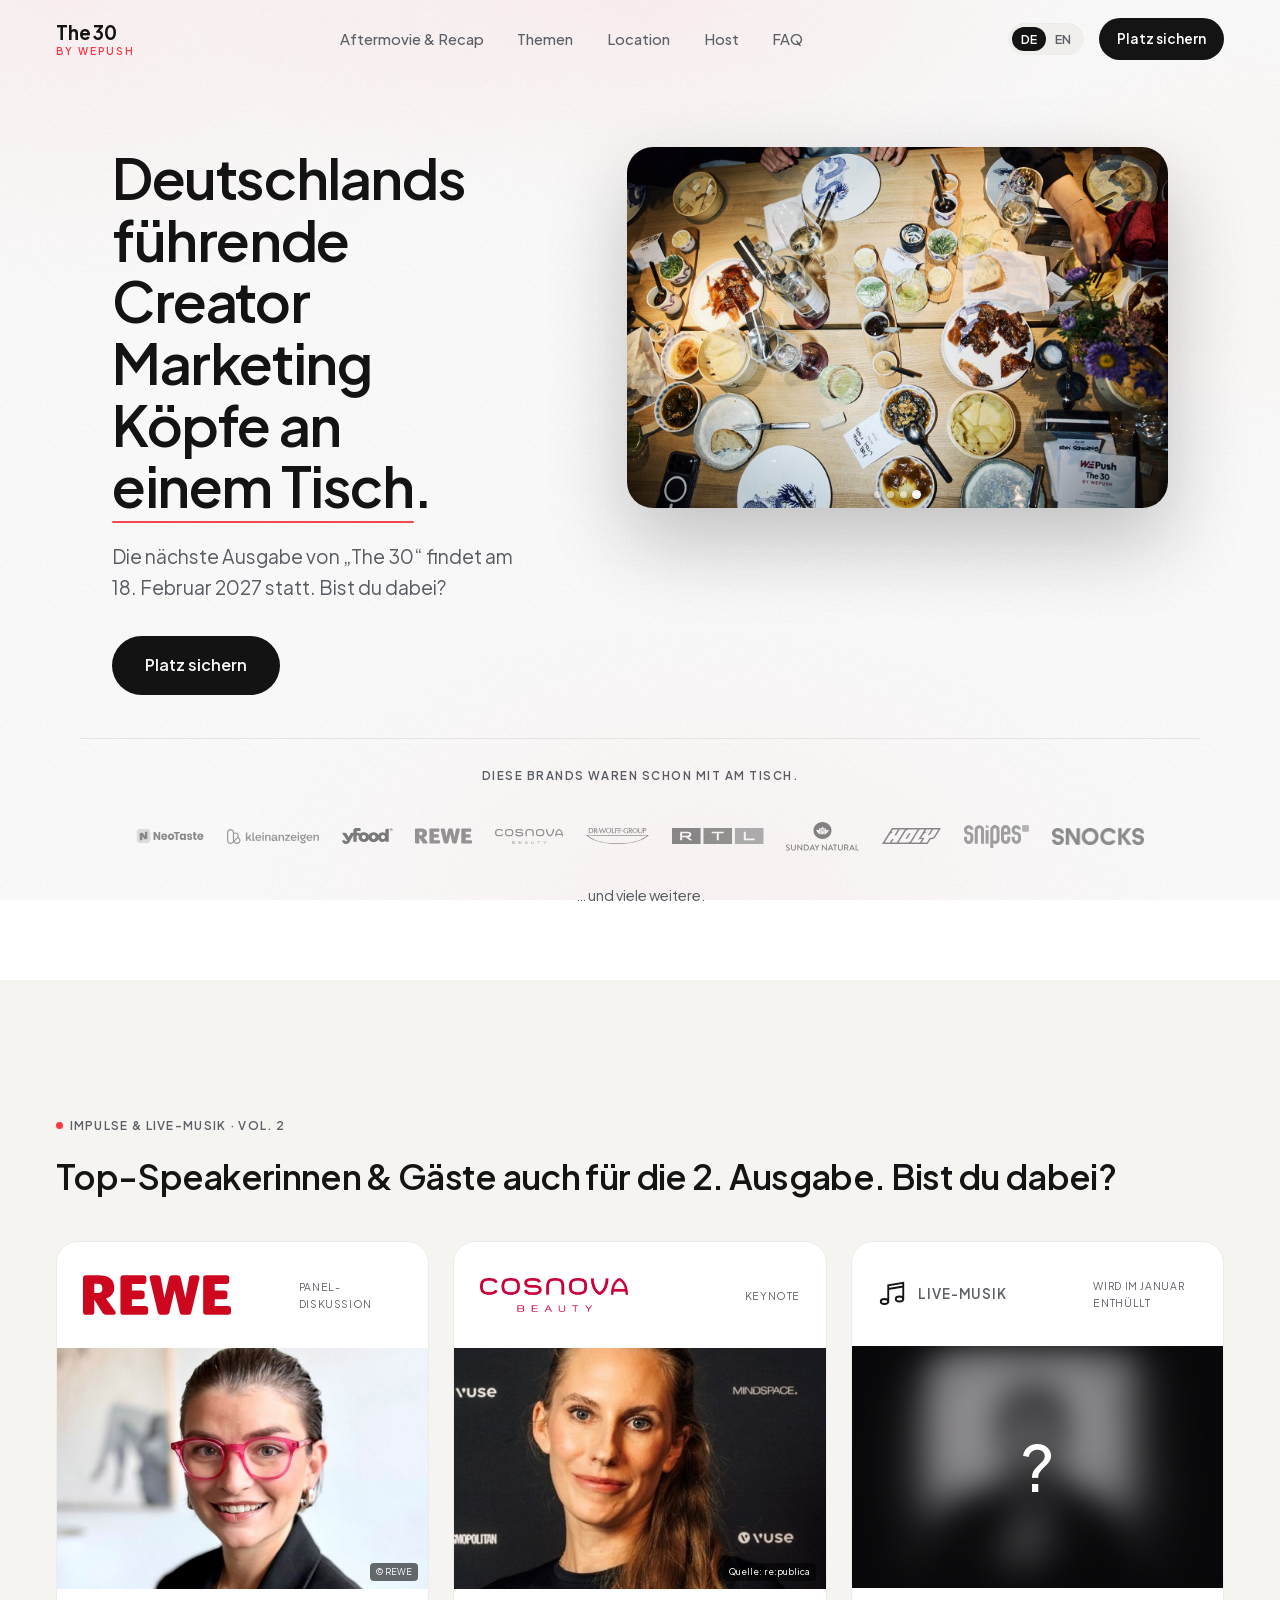
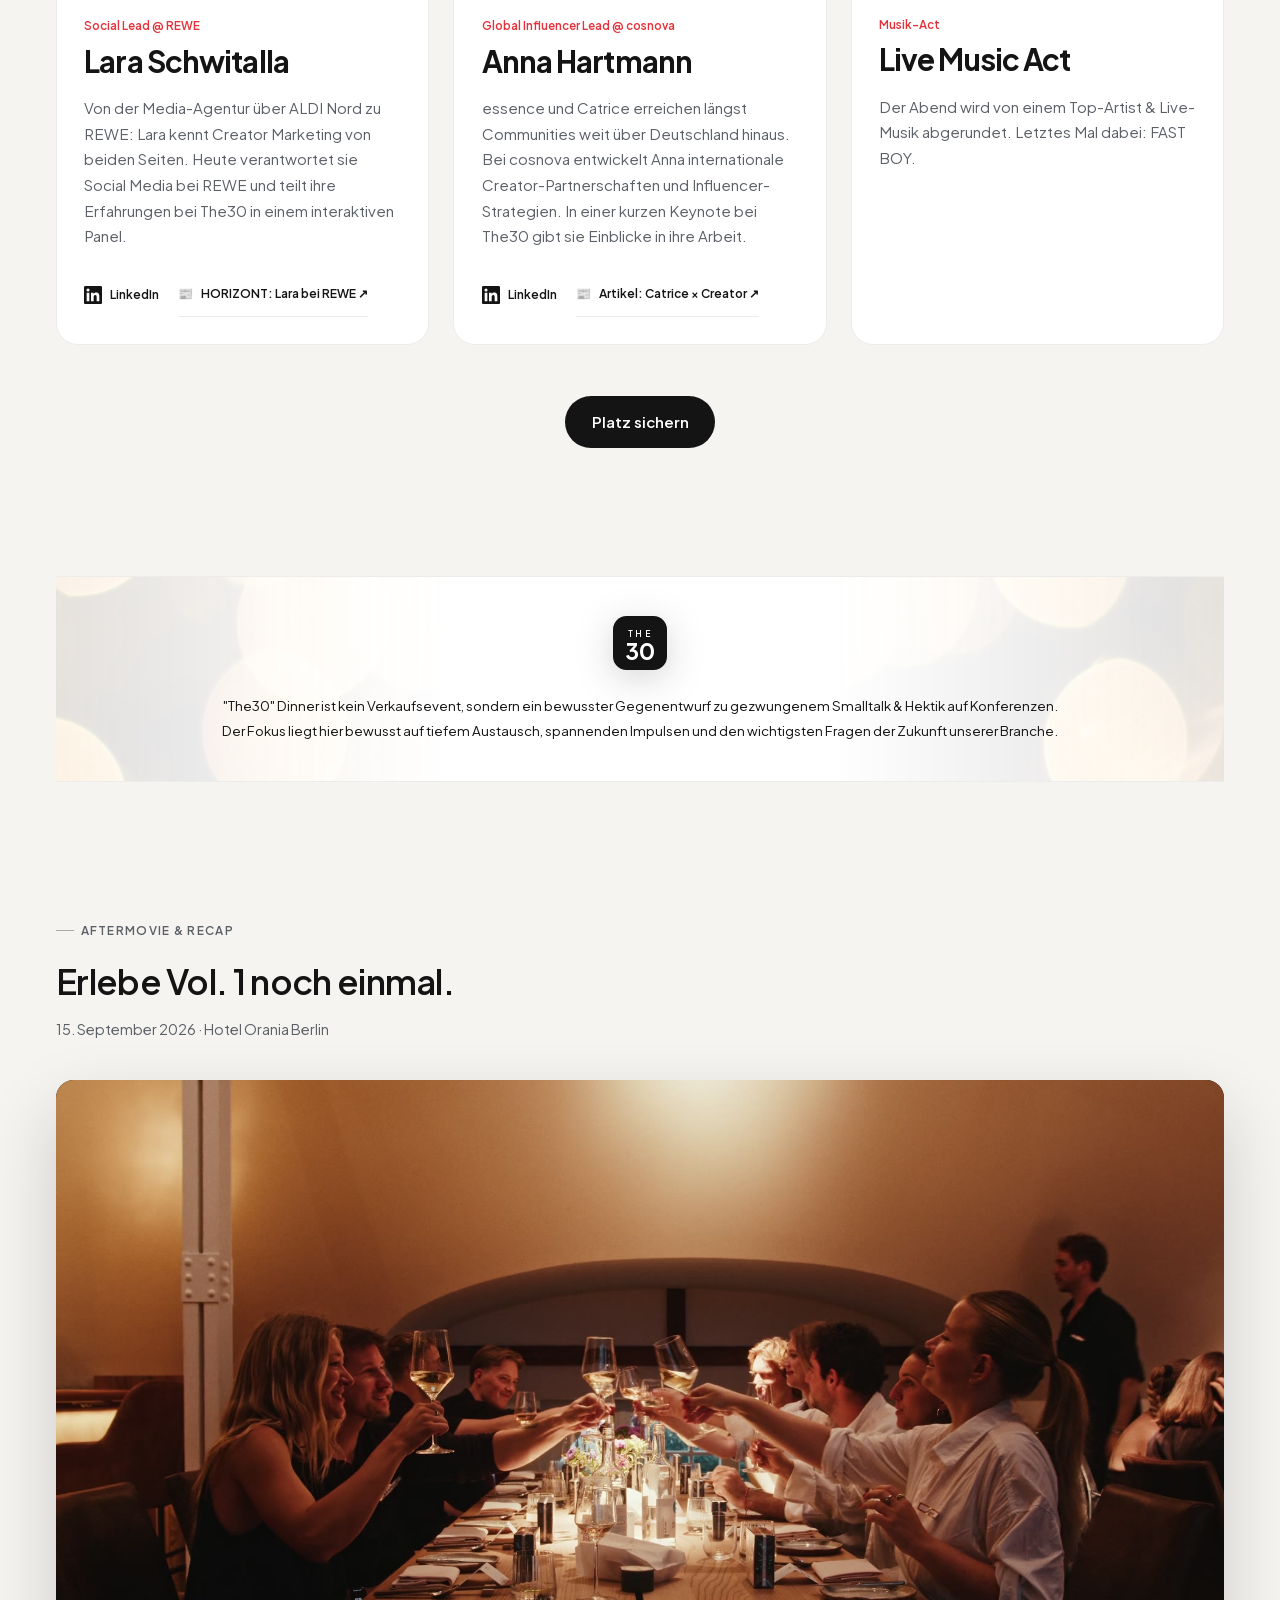
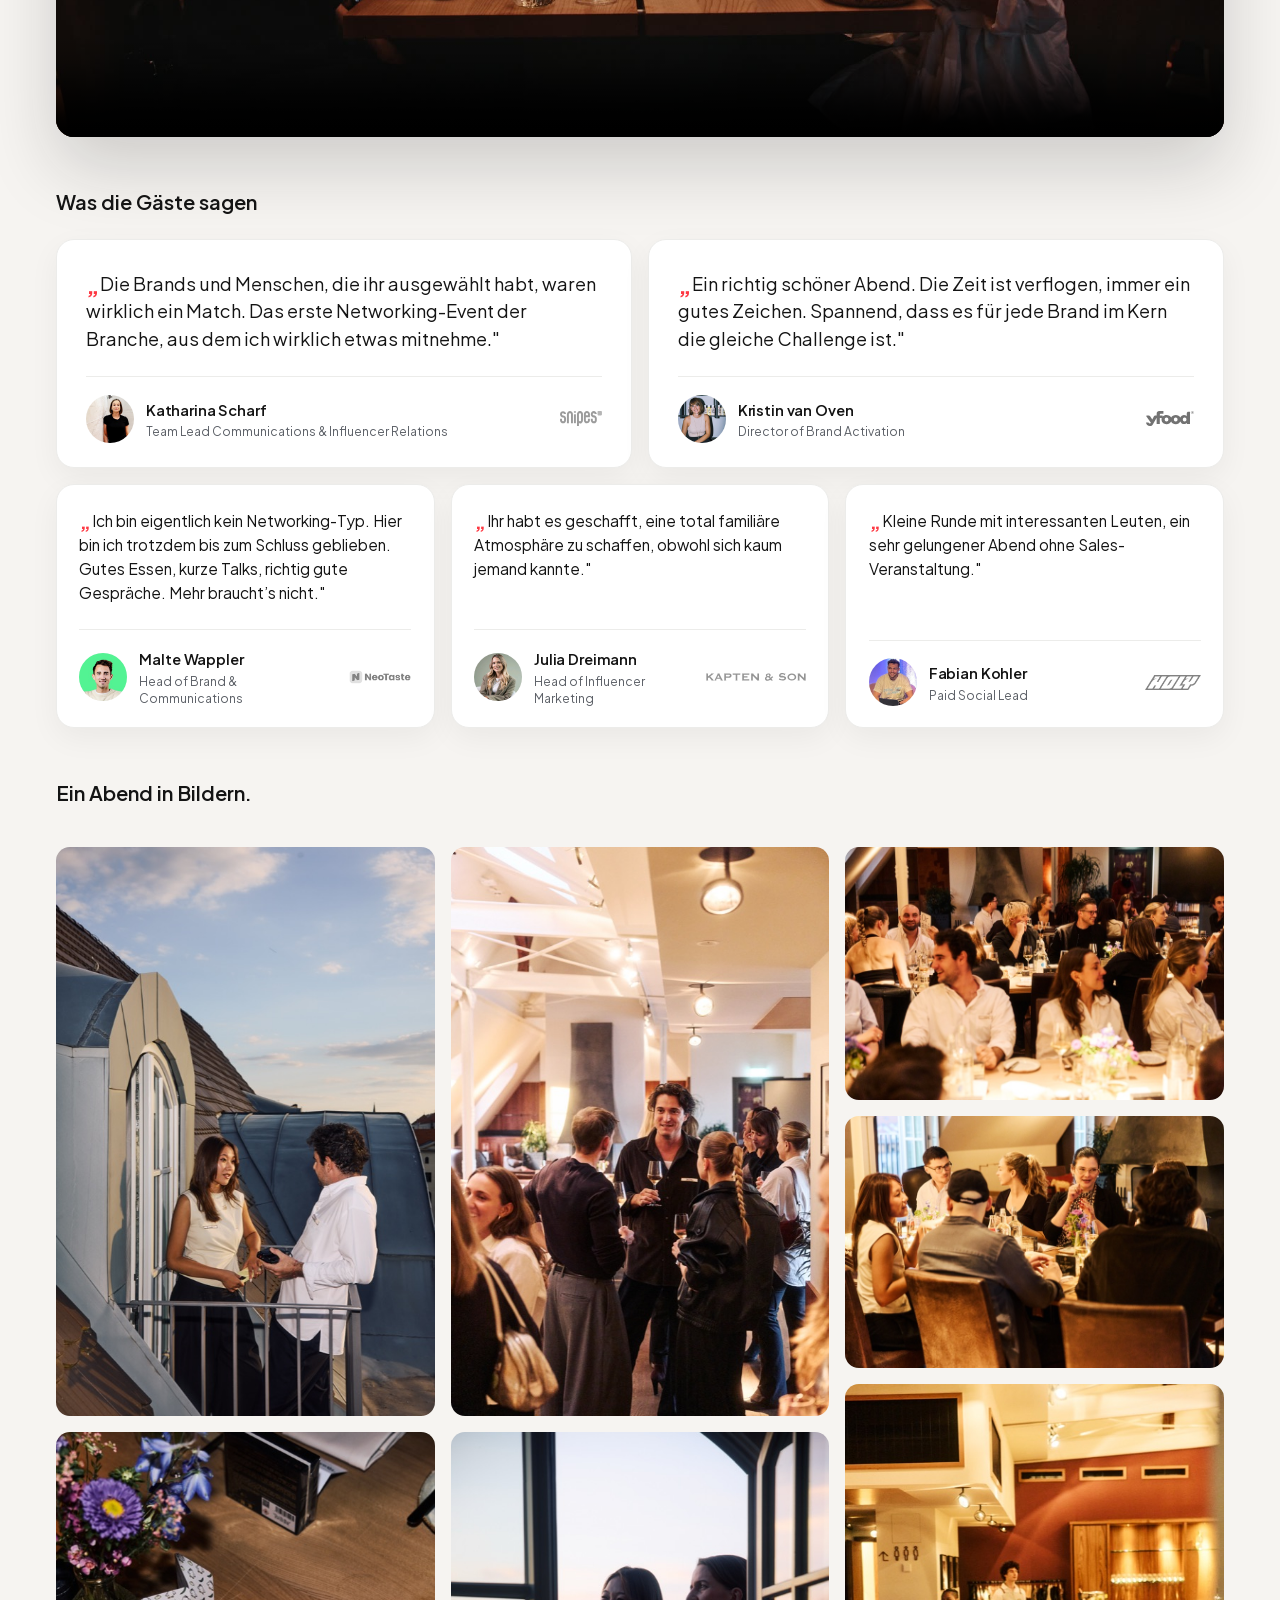
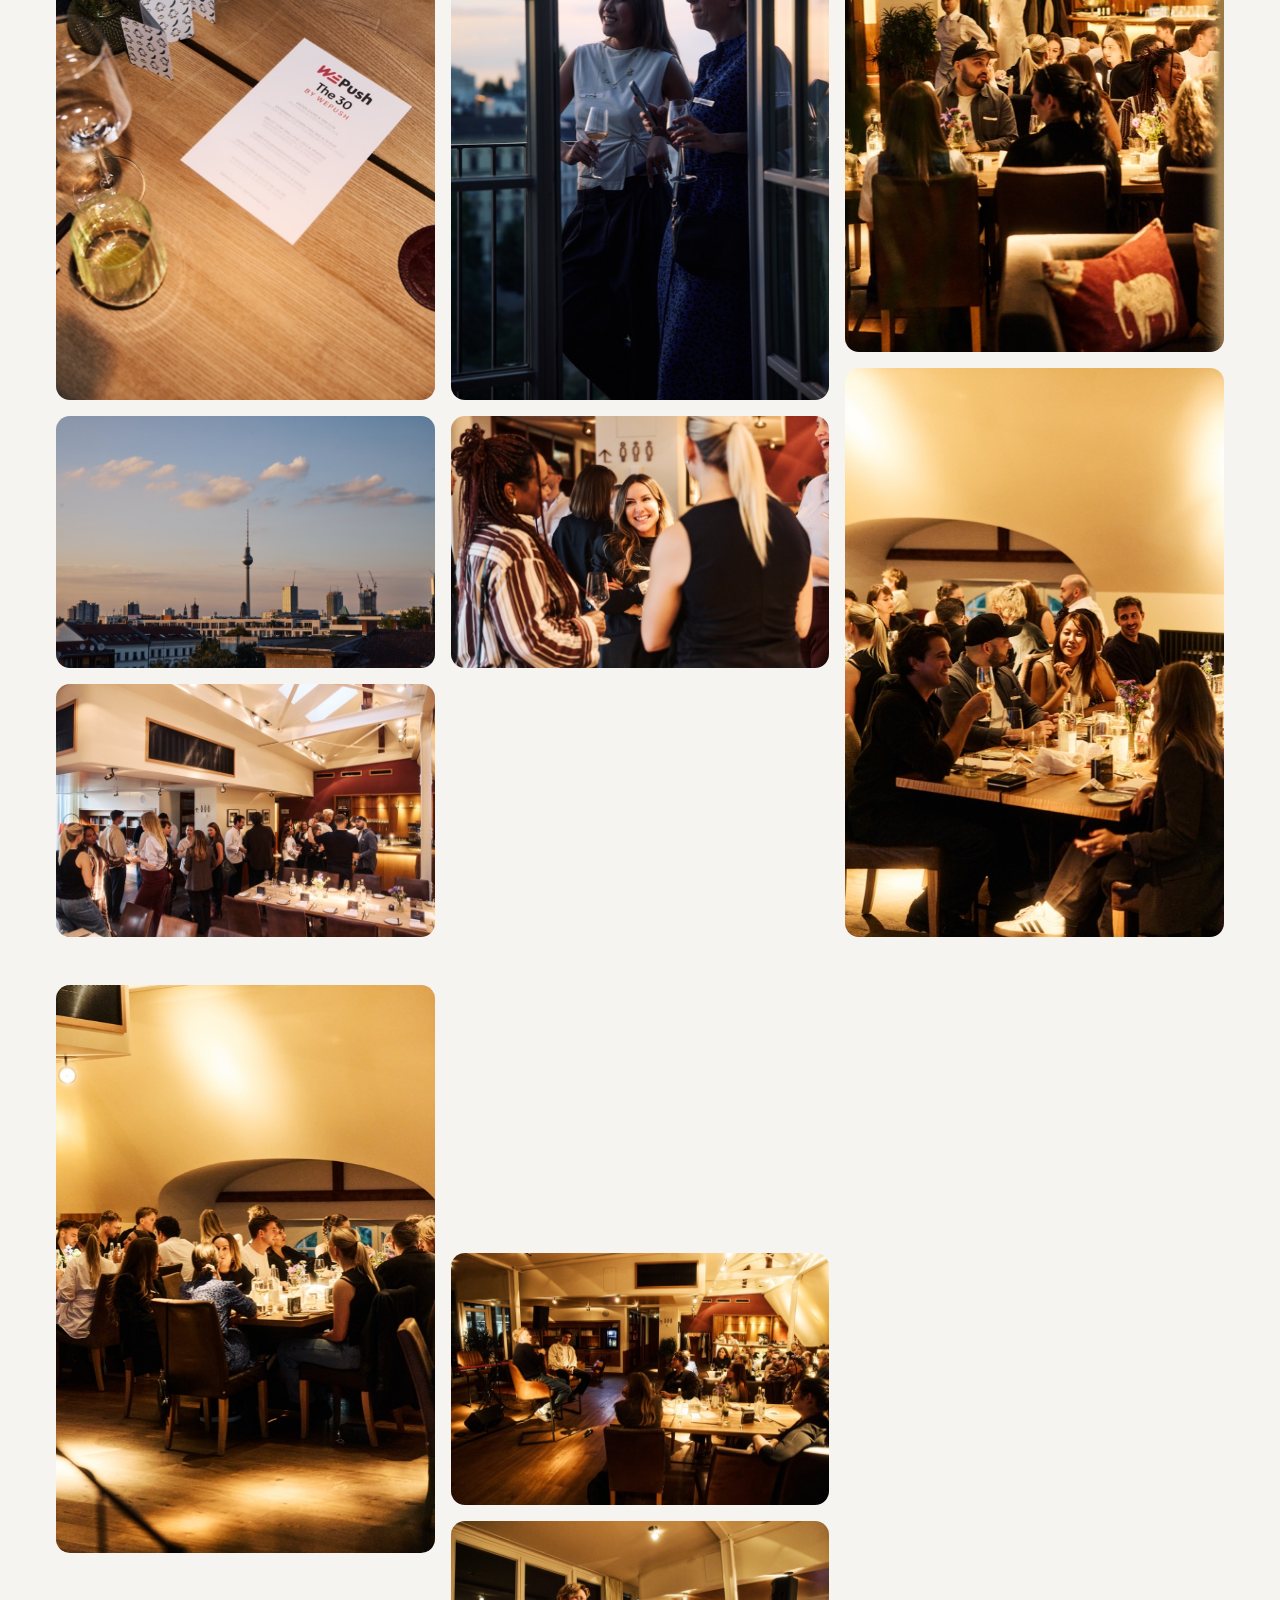
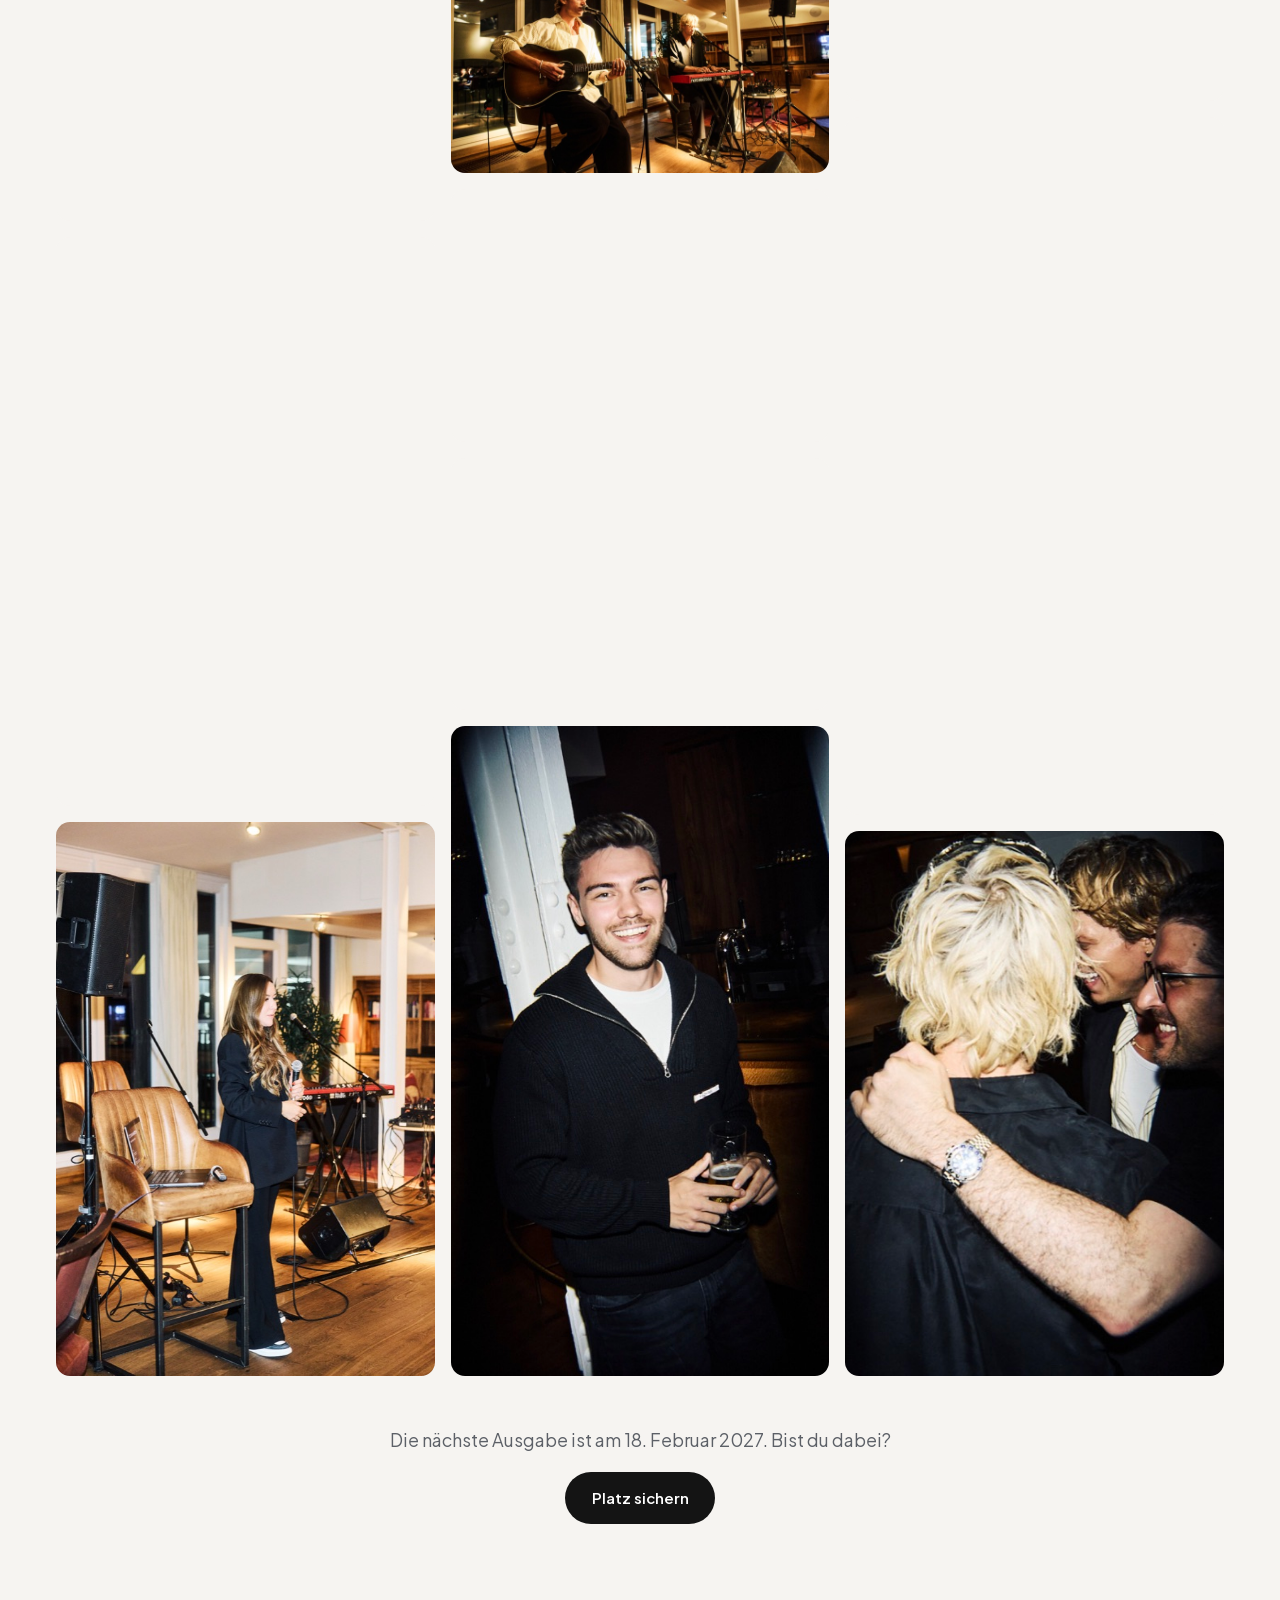
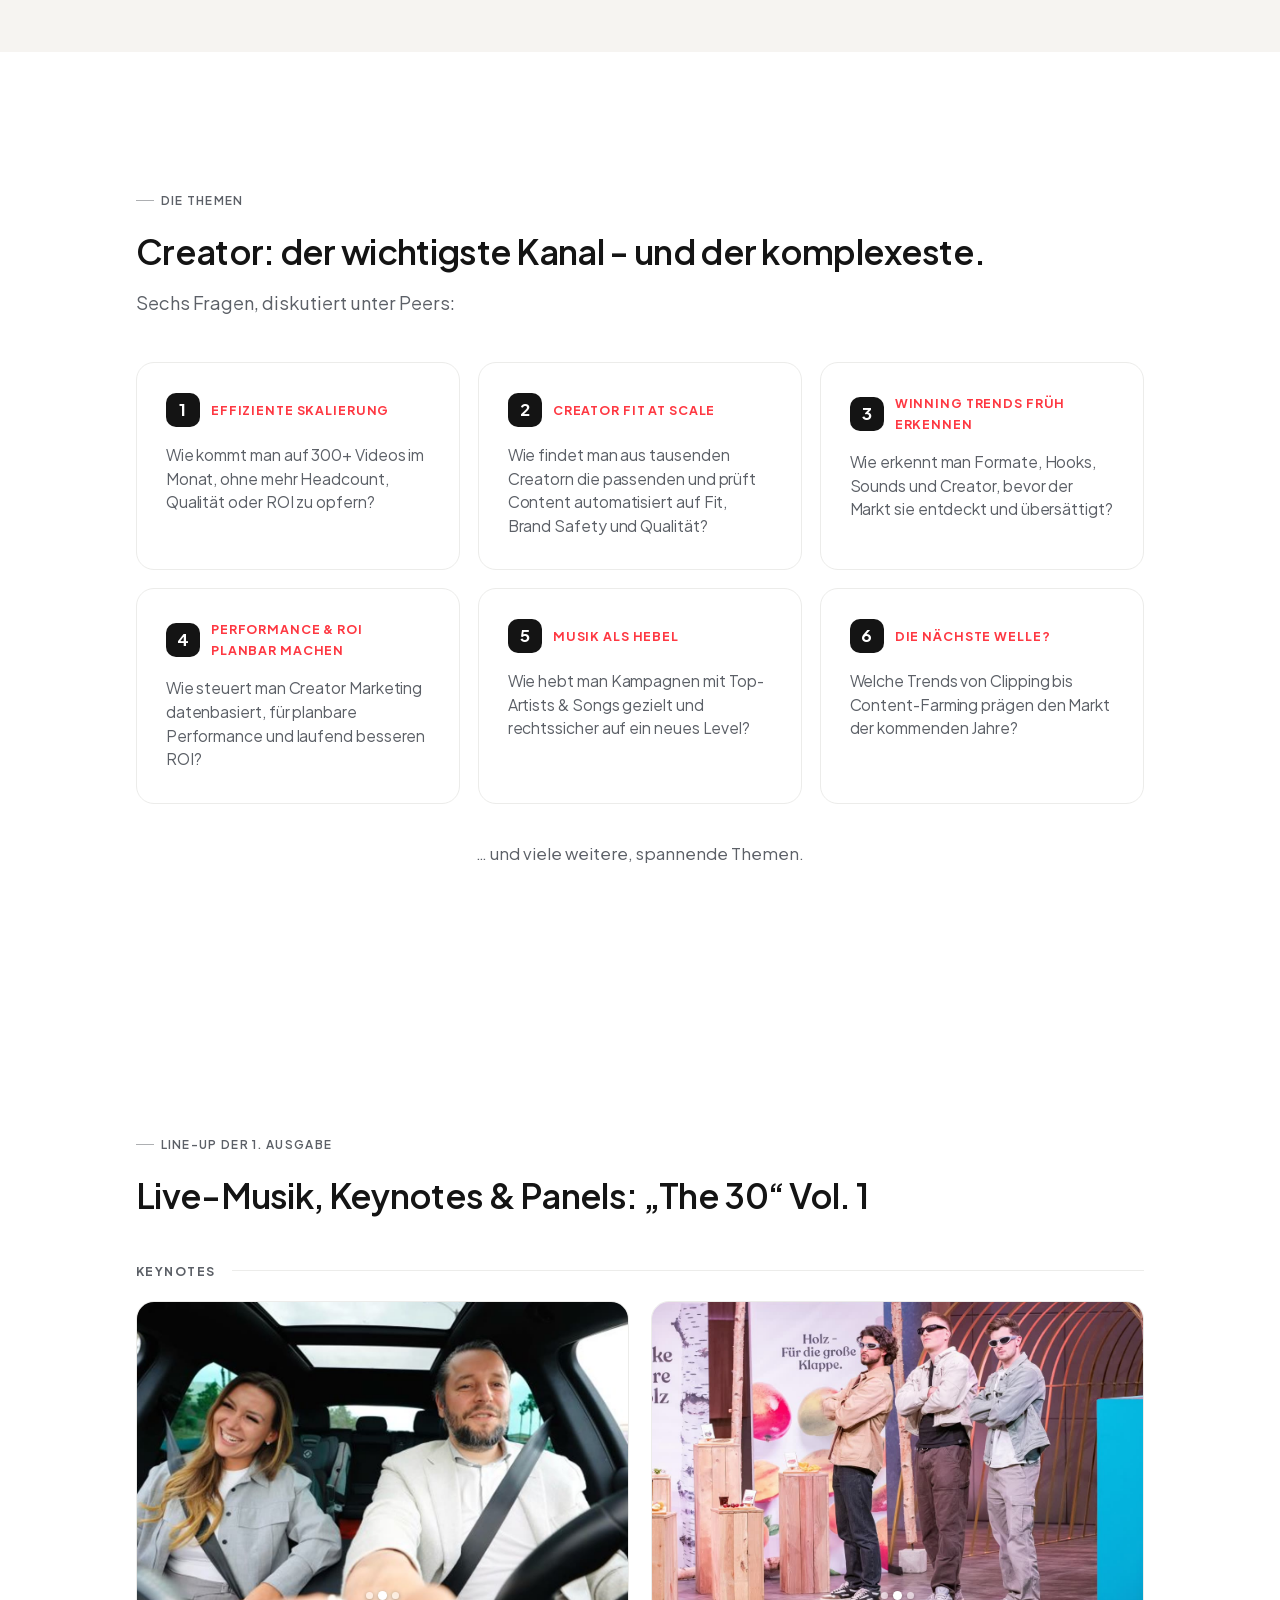
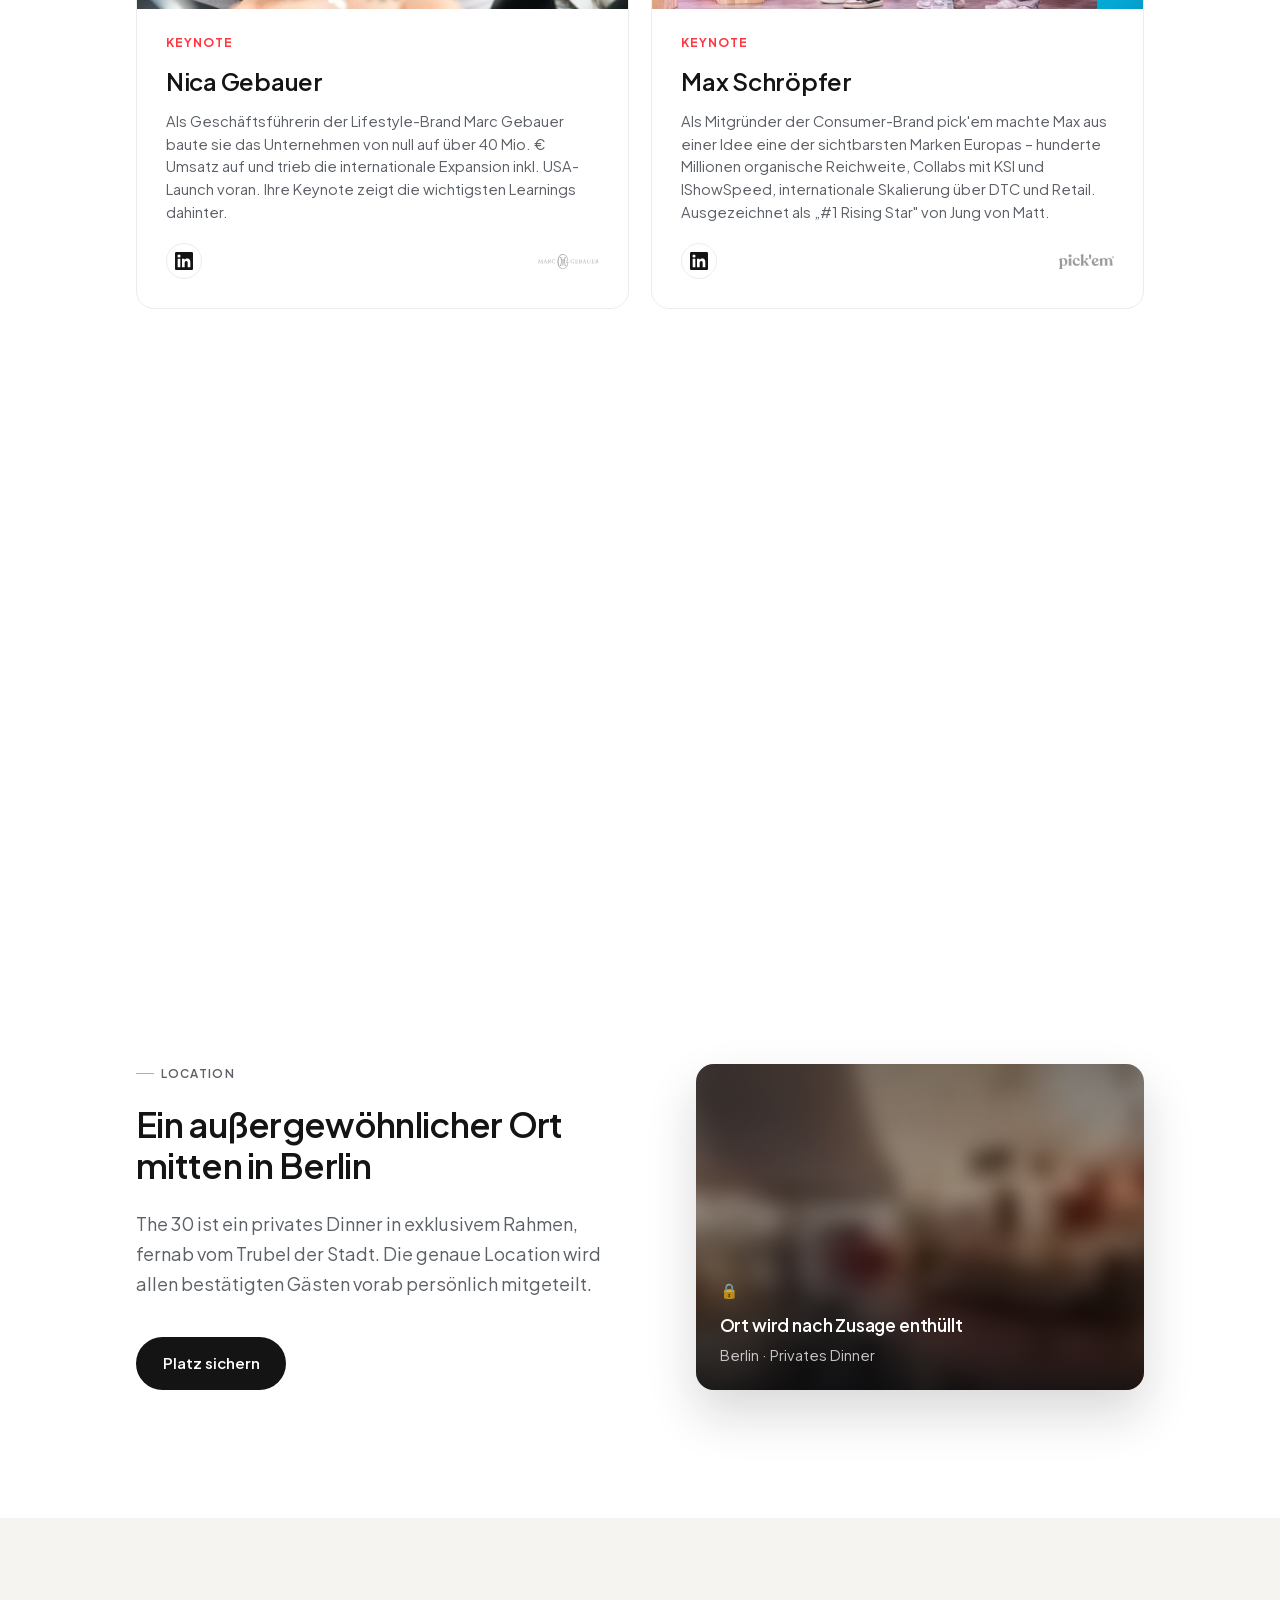
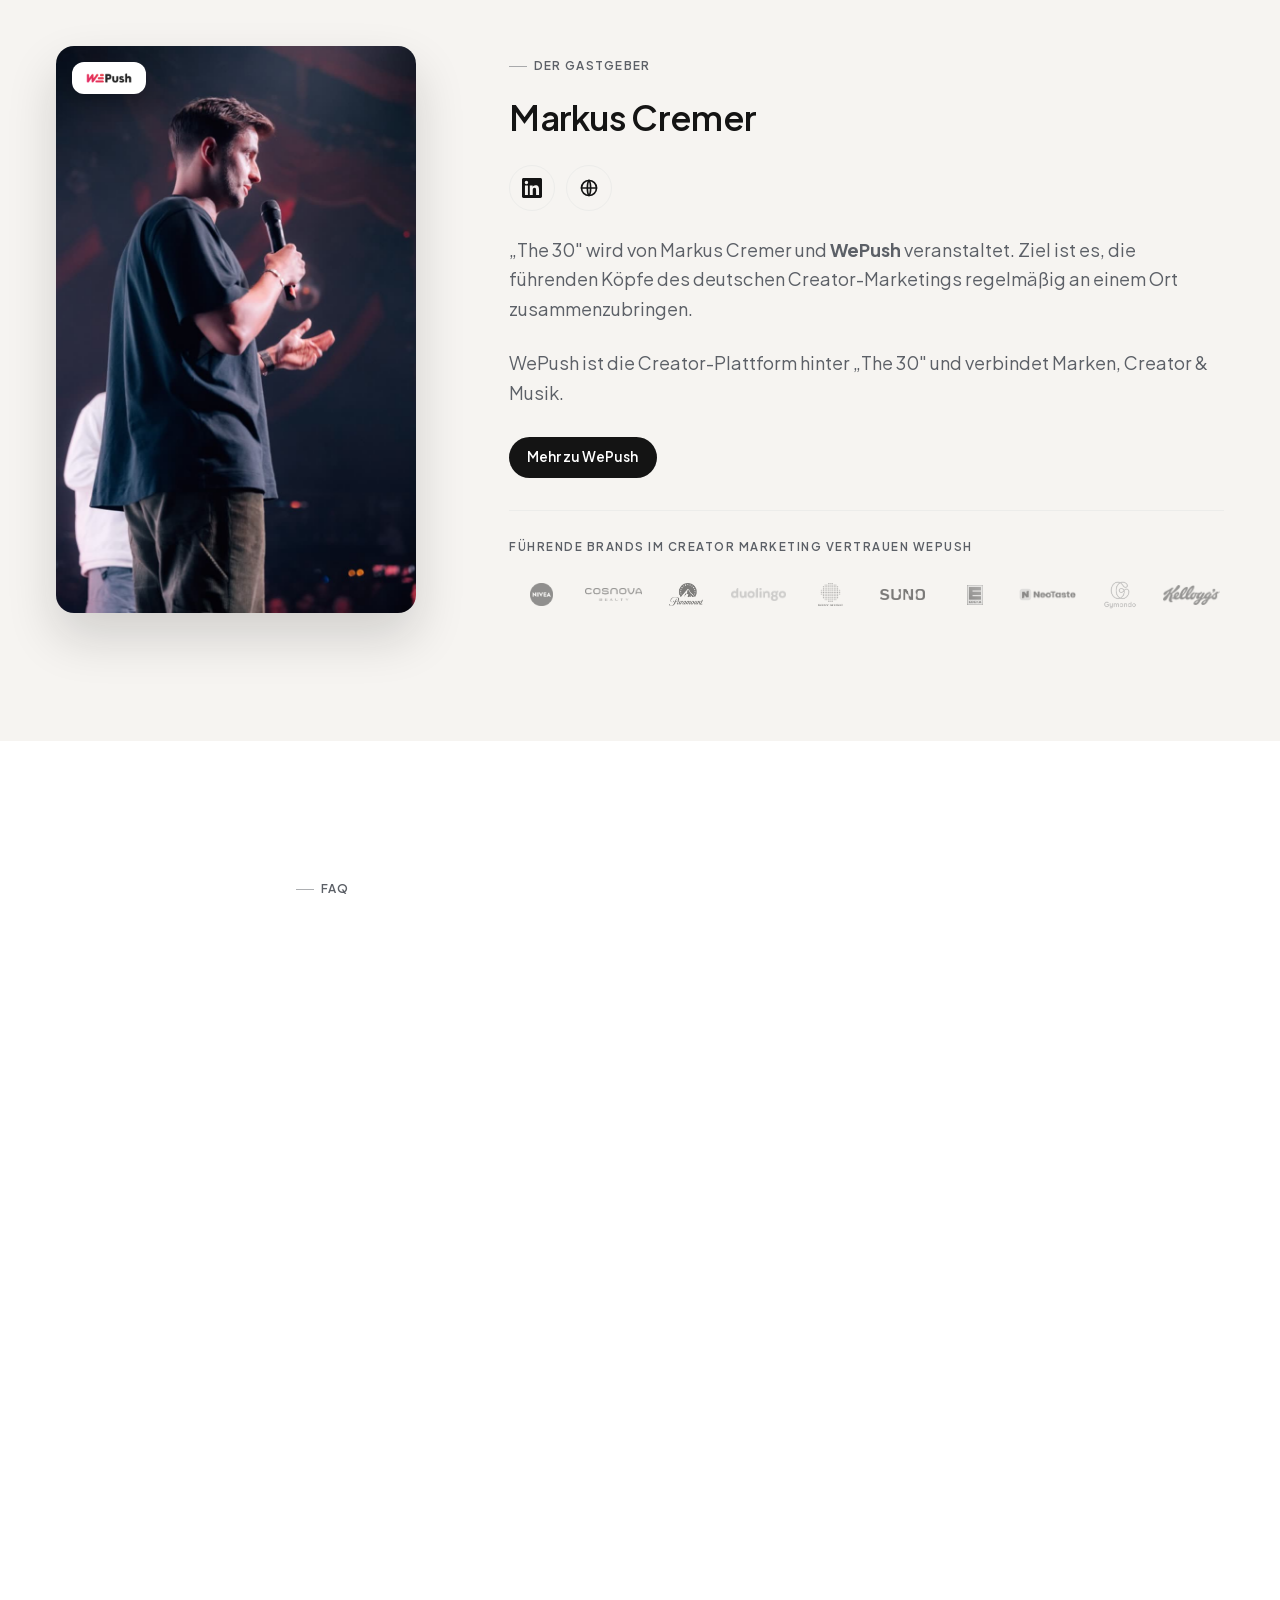
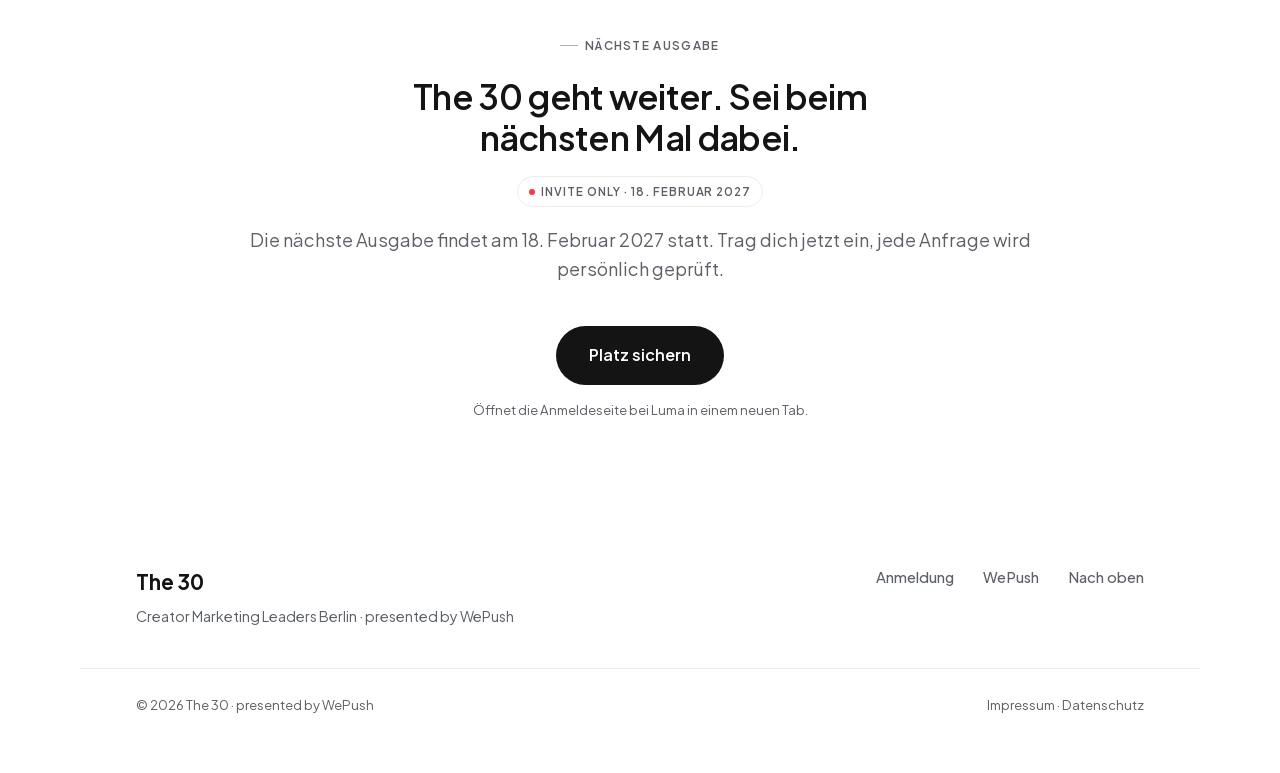
==== commit df5d91e2: "Update speaker format labels and remove bold statement text" ====
--- a/index.html
+++ b/index.html
@@ -130,14 +130,14 @@
       <span class="eyebrow eyebrow--dot" data-en="Ideas &amp; live music · Vol. 2">Impulse &amp; Live-Musik · Vol. 2</span>
       <h2 class="section__title section__title--sm reveal" data-en="Top speakers &amp; guests for the 2nd edition, too. Are you joining us?">Top-Speakerinnen &amp; Gäste auch für die 2. Ausgabe. Bist du dabei?</h2>
       <div class="speakers__grid"><article class="speaker reveal">
-      <div class="speaker__brand"><img src="assets/logos/rewe.svg" alt="REWE" width="180" height="66" /><span data-en="Confirmed for Vol. 2">Für Vol. 2 bestätigt</span></div>
+      <div class="speaker__brand"><img src="assets/logos/rewe.svg" alt="REWE" width="180" height="66" /><span data-en="Panel discussion">Panel-Diskussion</span></div>
       <figure class="speaker__portrait"><img src="assets/speakers/lara-schwitalla.jpg" alt="Lara Schwitalla" width="620" height="403" loading="lazy" /><figcaption>© REWE</figcaption></figure>
       <div class="speaker__body"><p class="speaker__role">Social Lead @ REWE</p><h3>Lara Schwitalla</h3>
       <p class="speaker__bio" data-en="From a media agency via ALDI Nord to REWE: Lara knows creator marketing from both sides. Today she leads social media at REWE and shares her experience in an interactive panel at The30.">Von der Media-Agentur über ALDI Nord zu REWE: Lara kennt Creator Marketing von beiden Seiten. Heute verantwortet sie Social Media bei REWE und teilt ihre Erfahrungen bei The30 in einem interaktiven Panel.</p>
       <div class="speaker__links"><a href="https://www.linkedin.com/in/lara-schwitalla-759b65174/" target="_blank" rel="noopener noreferrer" class="speaker__linkedin" aria-label="Lara Schwitalla – LinkedIn"><svg viewBox="0 0 24 24" fill="currentColor" width="18" height="18" aria-hidden="true"><path d="M20.45 20.45h-3.56v-5.57c0-1.33-.03-3.04-1.85-3.04-1.85 0-2.14 1.45-2.14 2.94v5.67H9.35V9h3.41v1.56h.05c.48-.9 1.64-1.85 3.37-1.85 3.6 0 4.27 2.37 4.27 5.46v6.28zM5.34 7.43a2.07 2.07 0 1 1 0-4.14 2.07 2.07 0 0 1 0 4.14zm1.78 13.02H3.56V9h3.56v11.45zM22.22 0H1.77C.8 0 0 .78 0 1.75v20.5C0 23.22.8 24 1.77 24h20.45c.98 0 1.78-.78 1.78-1.75V1.75C24 .78 23.2 0 22.22 0z"/></svg><span>LinkedIn</span></a>
       <a href="https://www.horizont.net/marketing/nachrichten/29-jaehrige-kommt-von-aldi-das-ist-die-neue-social-media-chefin-von-rewe-236448" target="_blank" rel="noopener noreferrer" class="speaker__article" data-en="📰 HORIZONT: Lara joins REWE ↗"><span aria-hidden="true">📰</span> HORIZONT: Lara bei REWE ↗</a></div></div>
     </article><article class="speaker reveal">
-      <div class="speaker__brand"><img src="assets/logos/cosnova.png" alt="cosnova" width="180" height="66" /><span data-en="Confirmed for Vol. 2">Für Vol. 2 bestätigt</span></div>
+      <div class="speaker__brand"><img src="assets/logos/cosnova.png" alt="cosnova" width="180" height="66" /><span data-en="Keynote">Keynote</span></div>
       <figure class="speaker__portrait"><img src="assets/speakers/anna-hartmann.jpg" alt="Anna Hartmann" width="480" height="576" loading="lazy" /><figcaption>Quelle: re:publica</figcaption></figure>
       <div class="speaker__body"><p class="speaker__role">Global Influencer Lead @ cosnova</p><h3>Anna Hartmann</h3>
       <p class="speaker__bio" data-en="essence and Catrice have long connected with communities far beyond Germany. At cosnova, Anna develops international creator partnerships and influencer strategies. In a short keynote at The30, she offers insights into her work.">essence und Catrice erreichen längst Communities weit über Deutschland hinaus. Bei cosnova entwickelt Anna internationale Creator-Partnerschaften und Influencer-Strategien. In einer kurzen Keynote bei The30 gibt sie Einblicke in ihre Arbeit.</p>
@@ -163,7 +163,7 @@
       <span class="vision__badge" aria-hidden="true">
         <svg viewBox="0 0 64 64" width="54" height="54" xmlns="http://www.w3.org/2000/svg"><rect width="64" height="64" rx="16" fill="#141414"/><text x="32" y="25" font-size="10" font-family="'Plus Jakarta Sans',sans-serif" font-weight="600" letter-spacing="2.5" fill="#fff" text-anchor="middle">THE</text><text x="32" y="52" font-size="27" font-family="'Plus Jakarta Sans',sans-serif" font-weight="800" fill="#fff" text-anchor="middle">30</text></svg>
       </span>
-        <p class="vision__highlight-text" data-en='The &quot;The30&quot; dinner is not a sales event, but <strong>a deliberate alternative to forced small talk and the hectic pace of conferences.</strong><br>The focus is on <strong>in-depth conversations, fresh perspectives and the key questions shaping the future of our industry.</strong>'>&quot;The30&quot; Dinner ist kein Verkaufsevent, sondern <strong>ein bewusster Gegenentwurf zu gezwungenem Smalltalk &amp; Hektik auf Konferenzen.</strong><br>Der Fokus liegt hier bewusst auf <strong>tiefem Austausch, spannenden Impulsen und den wichtigsten Fragen der Zukunft unserer Branche.</strong></p>
+        <p class="vision__highlight-text" data-en='The &quot;The30&quot; dinner is not a sales event, but a deliberate alternative to forced small talk and the hectic pace of conferences.<br>The focus is on in-depth conversations, fresh perspectives and the key questions shaping the future of our industry.'>&quot;The30&quot; Dinner ist kein Verkaufsevent, sondern ein bewusster Gegenentwurf zu gezwungenem Smalltalk &amp; Hektik auf Konferenzen.<br>Der Fokus liegt hier bewusst auf tiefem Austausch, spannenden Impulsen und den wichtigsten Fragen der Zukunft unserer Branche.</p>
       </div>
     </div>
   </div>
--- a/css/styles.css
+++ b/css/styles.css
@@ -697,7 +697,6 @@
 .dinner-statement { background: var(--bg-soft); }
 .dinner-statement .container { max-width: 1320px; }
 .dinner-statement__panel .vision__highlight-text { font-size: clamp(.8rem, 1.05vw, 1rem); line-height: 1.8; color: var(--ink); }
-.dinner-statement__panel strong { font-weight: 800; }
 @media (max-width: 600px) {
   .dinner-statement__panel .vision__highlight-text { font-size: .95rem; text-wrap: balance; }
 }
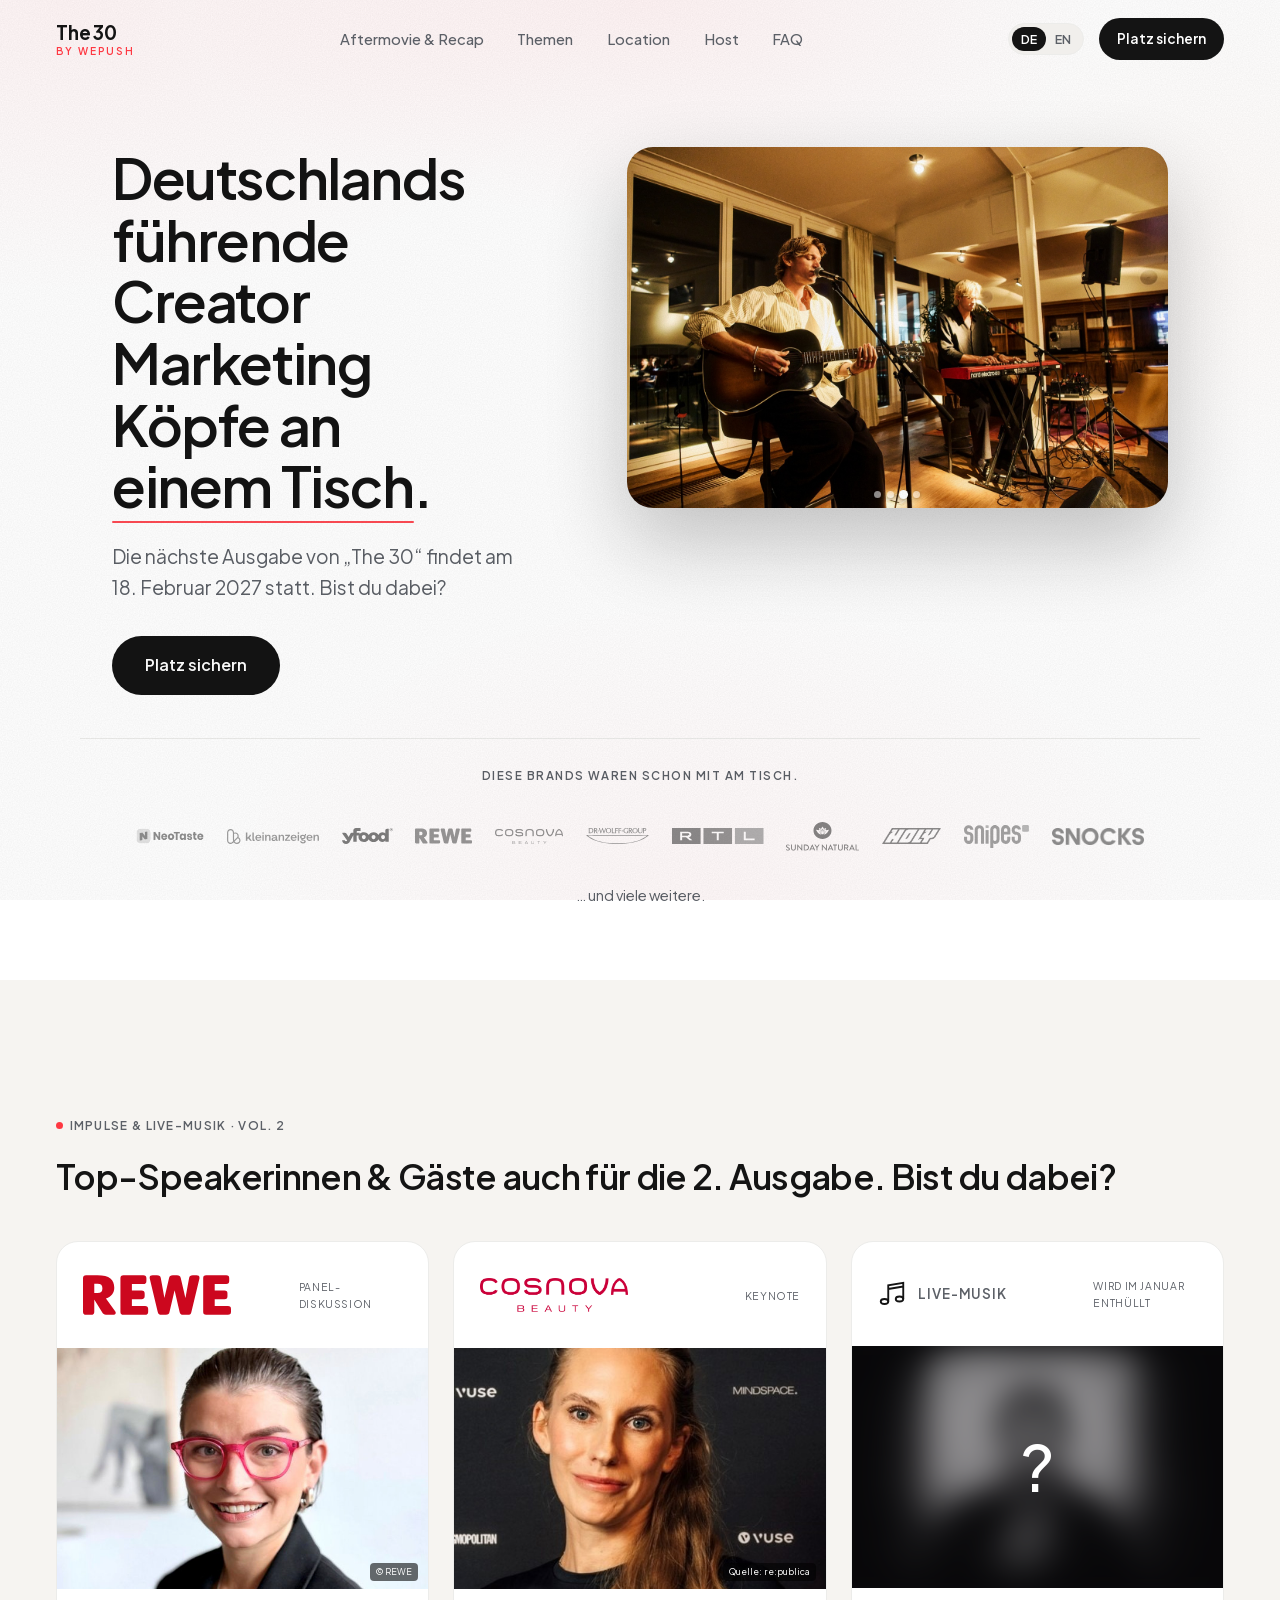
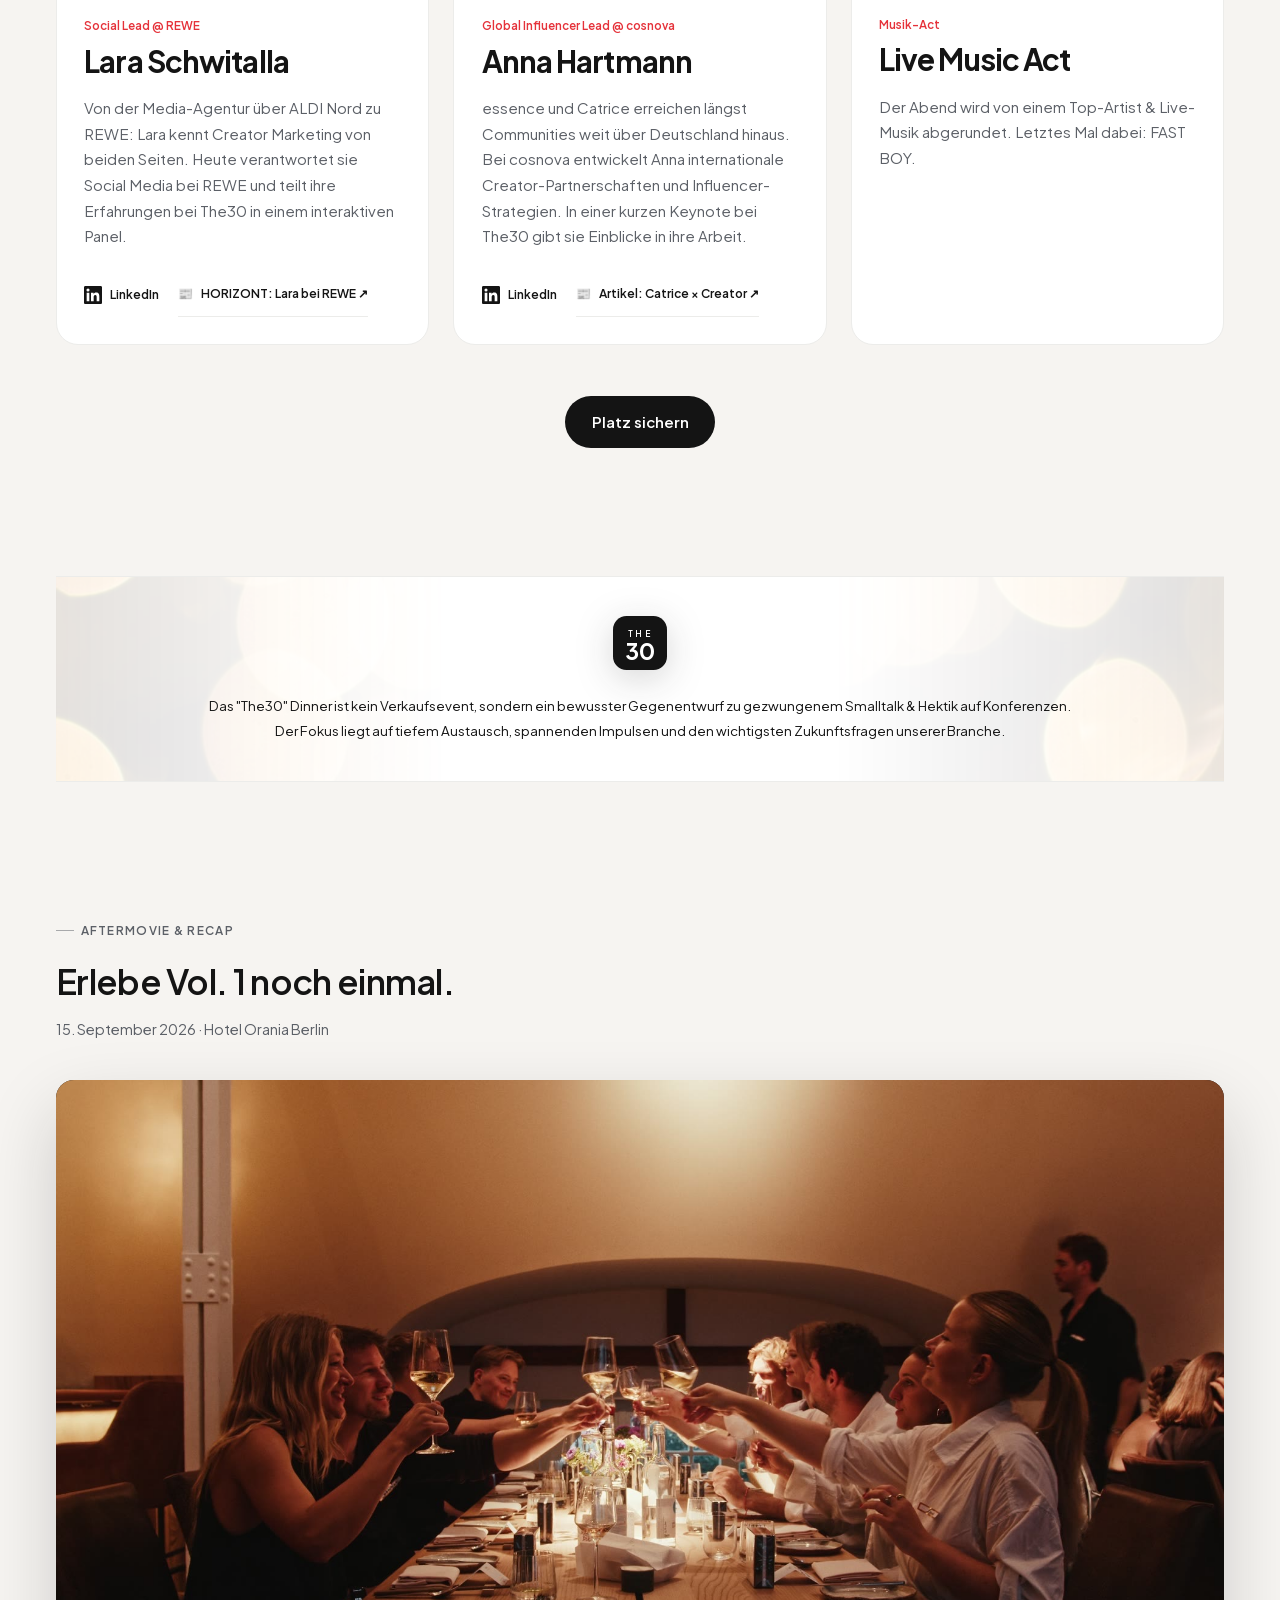
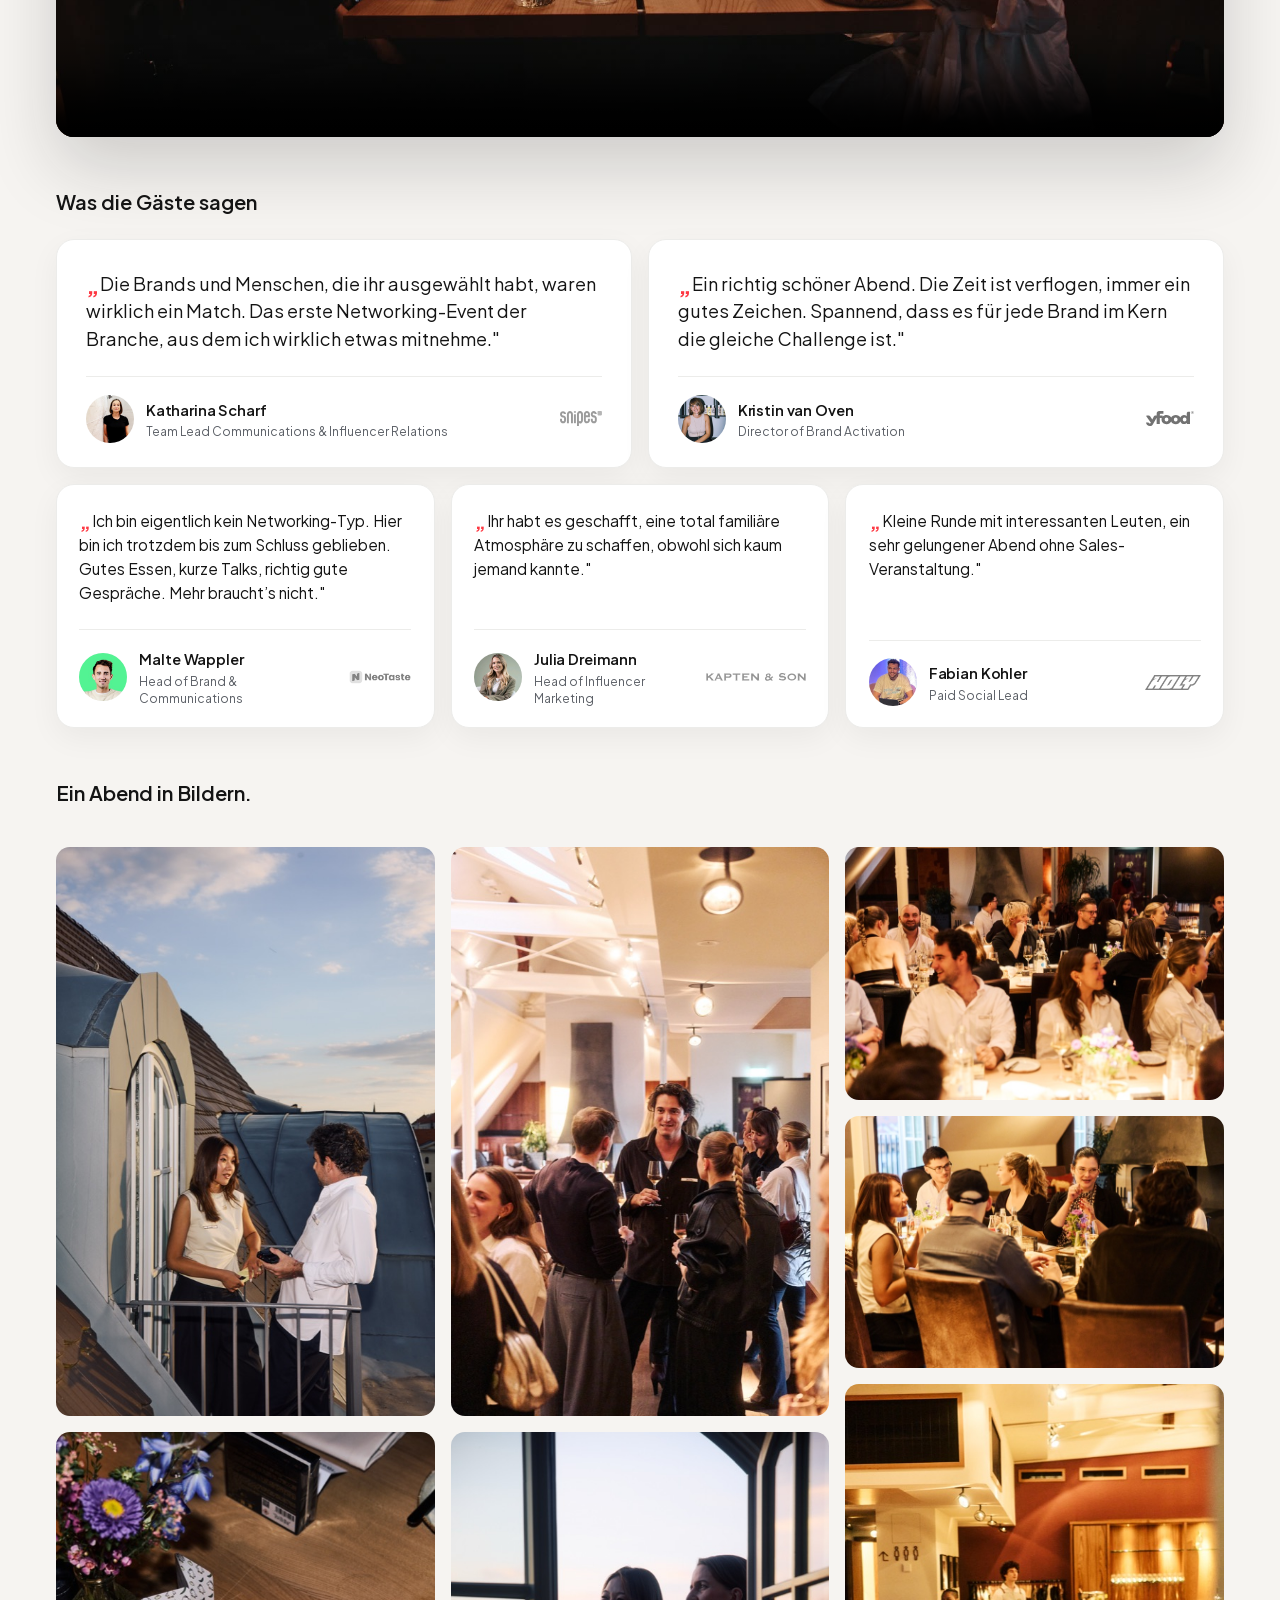
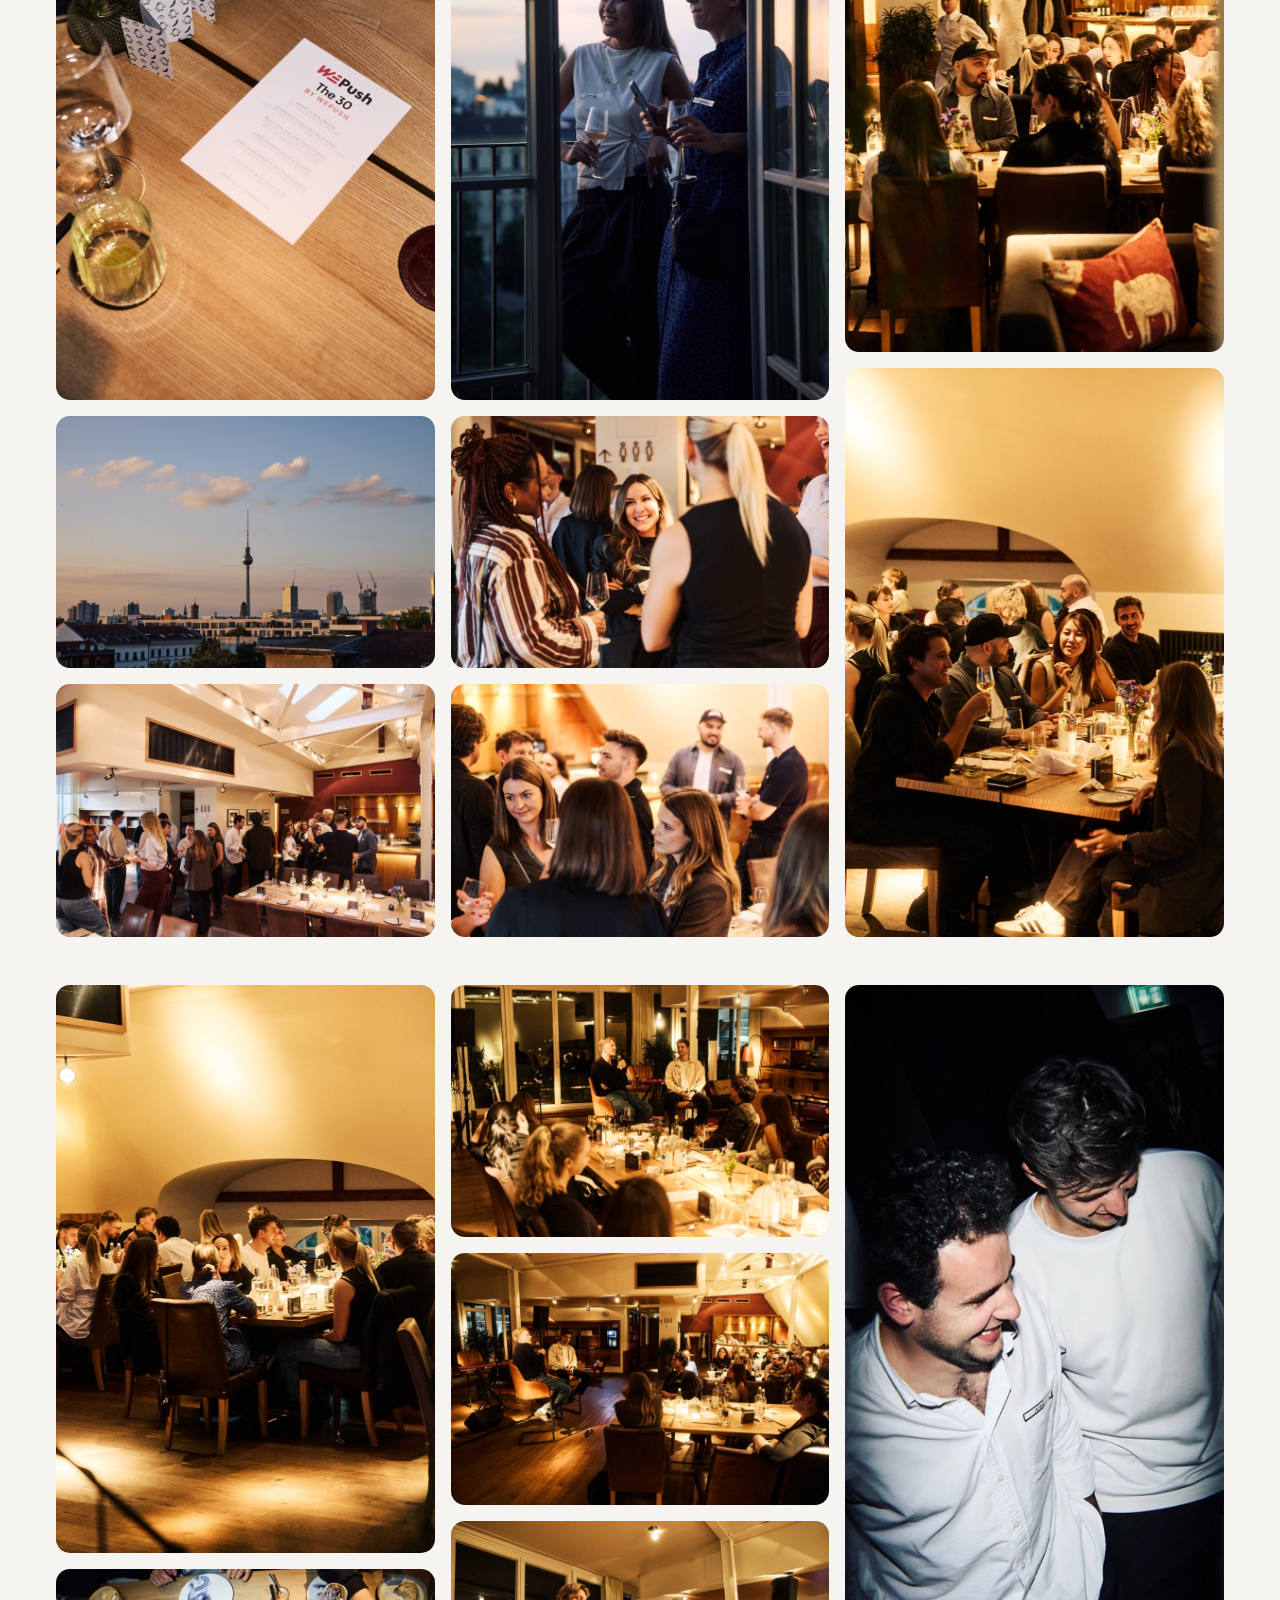
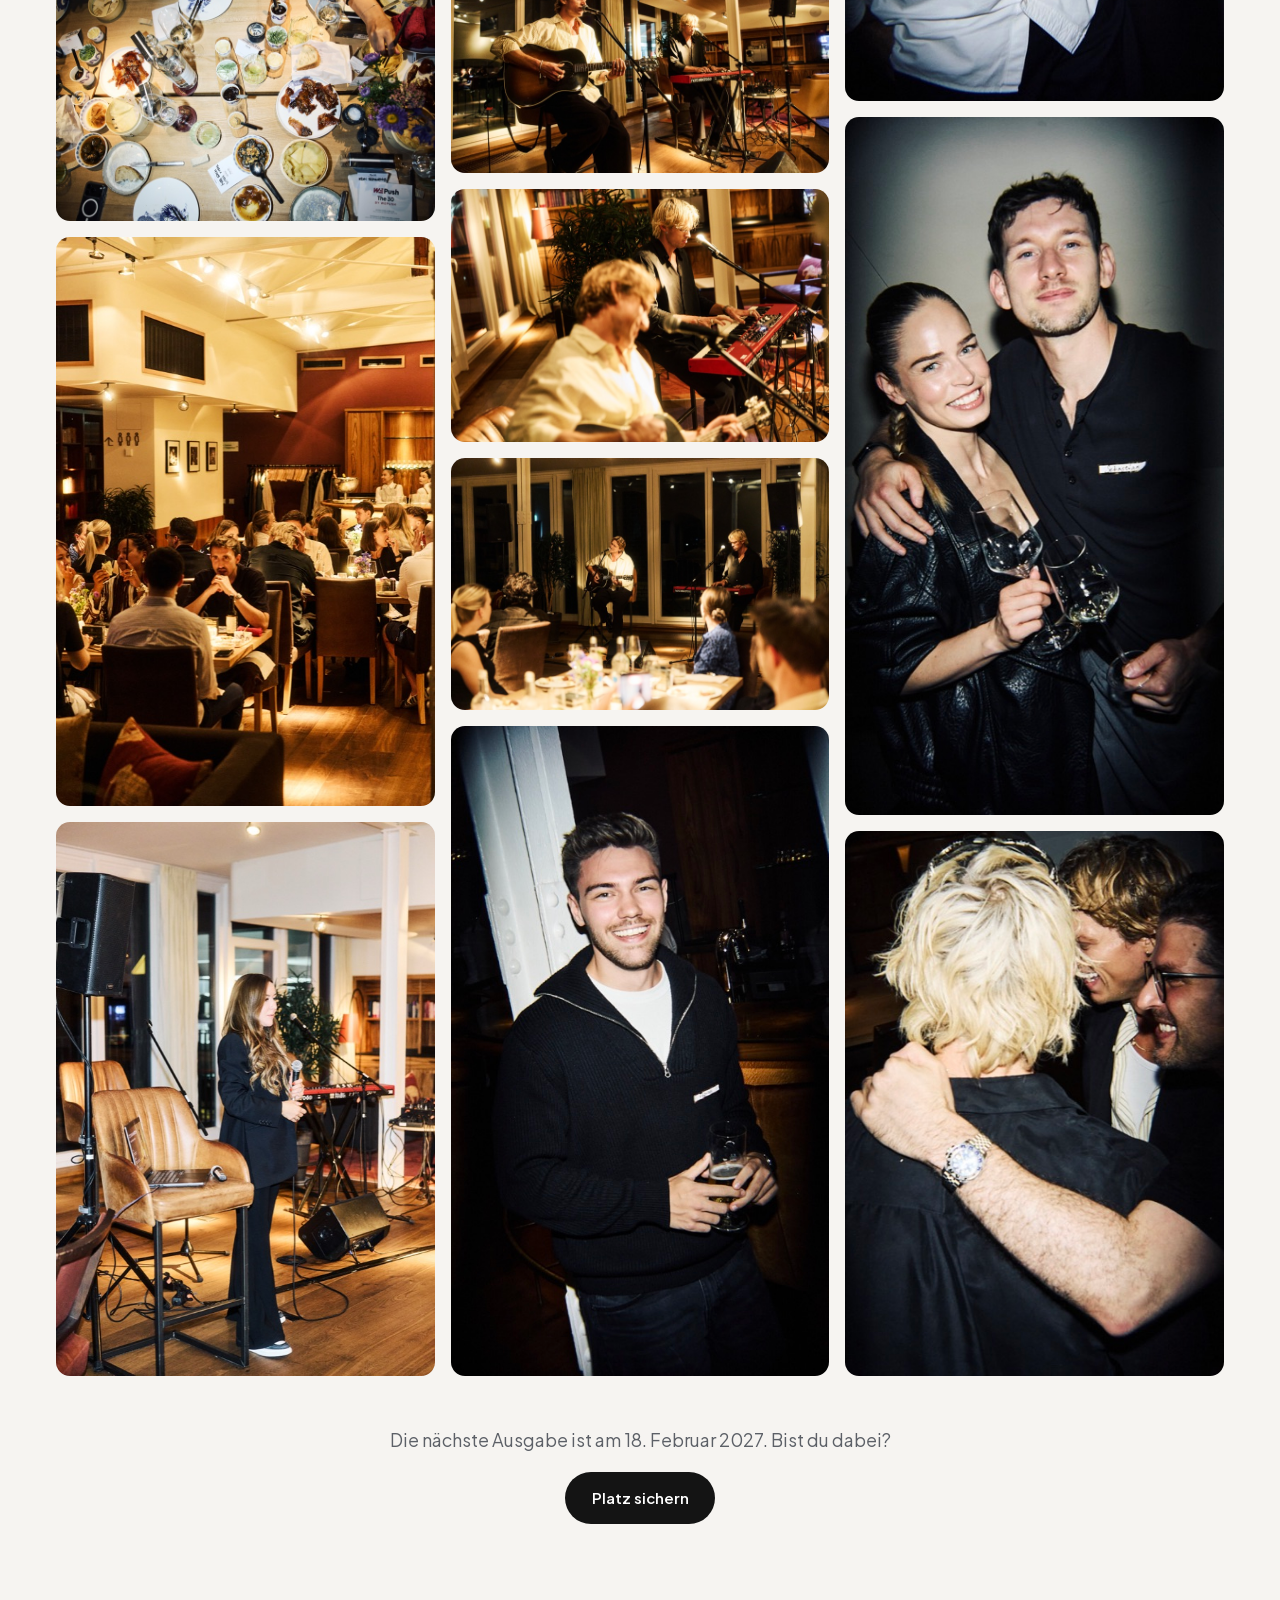
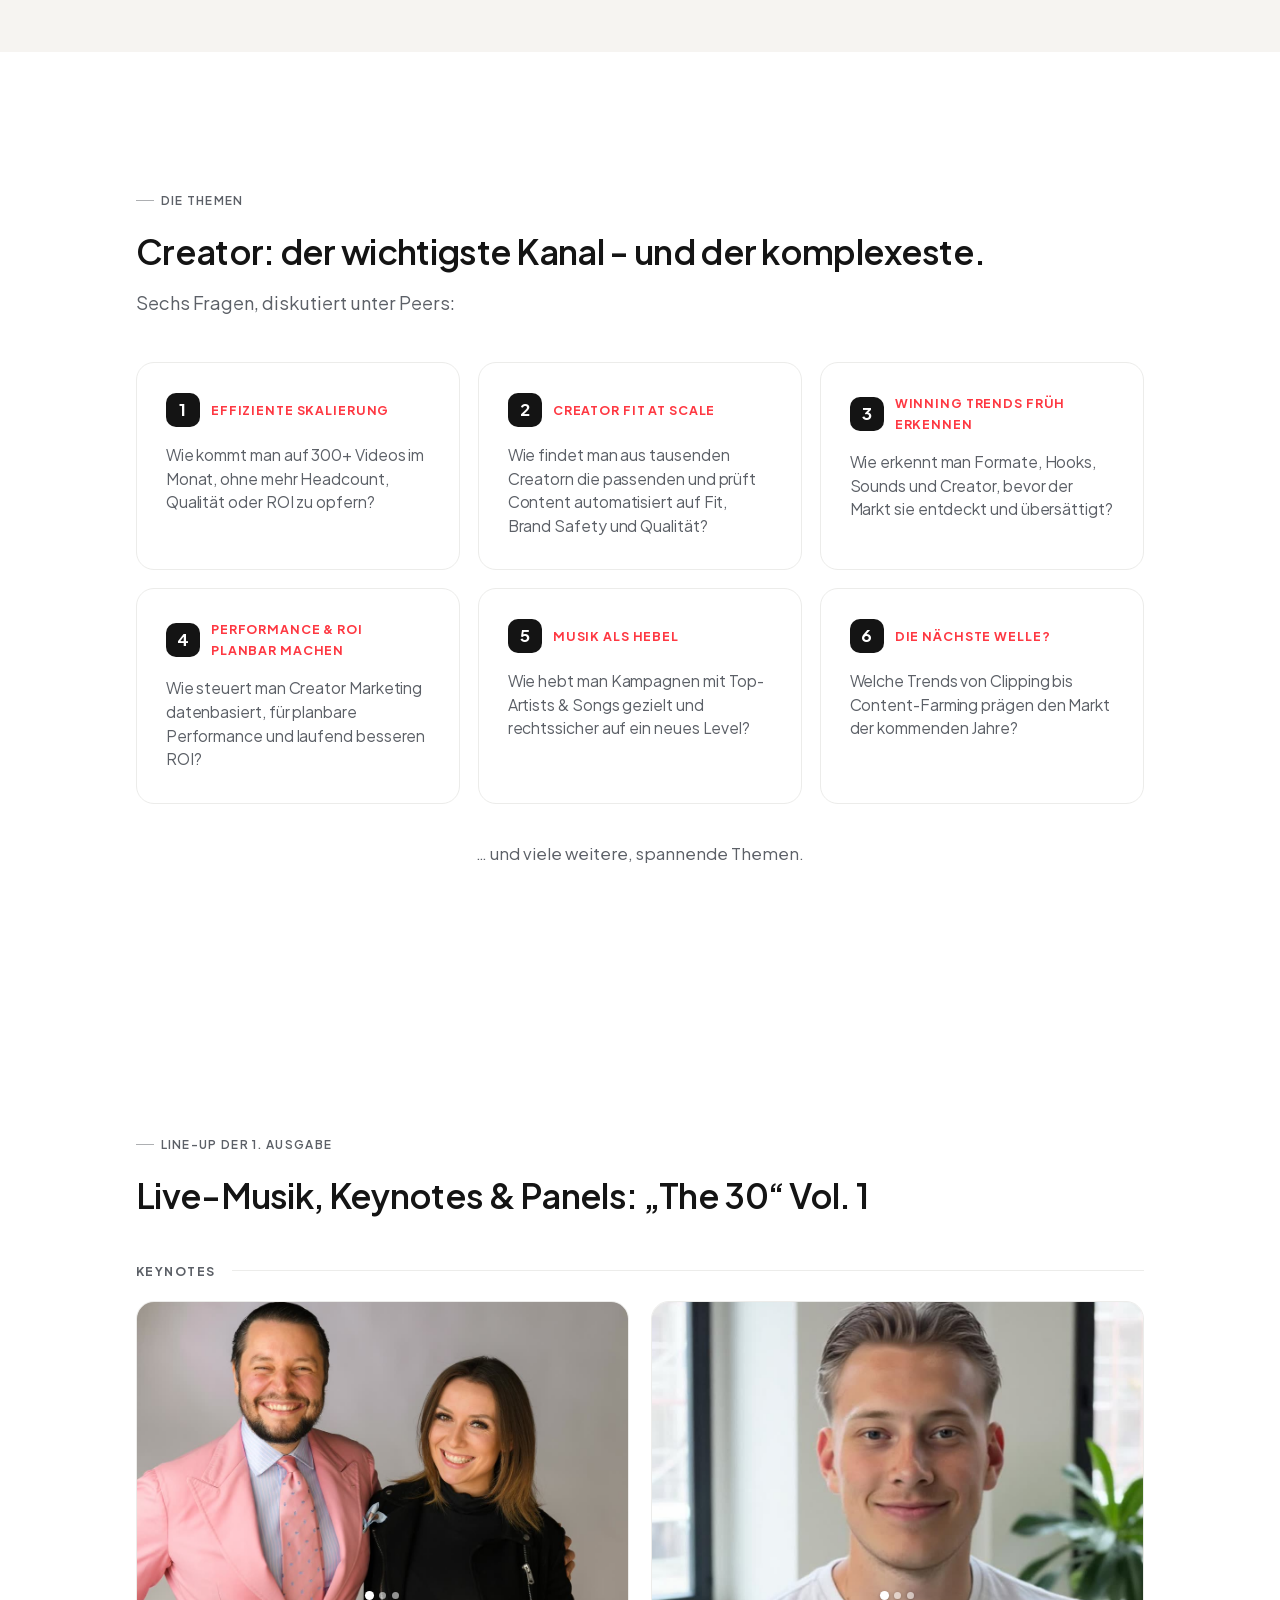
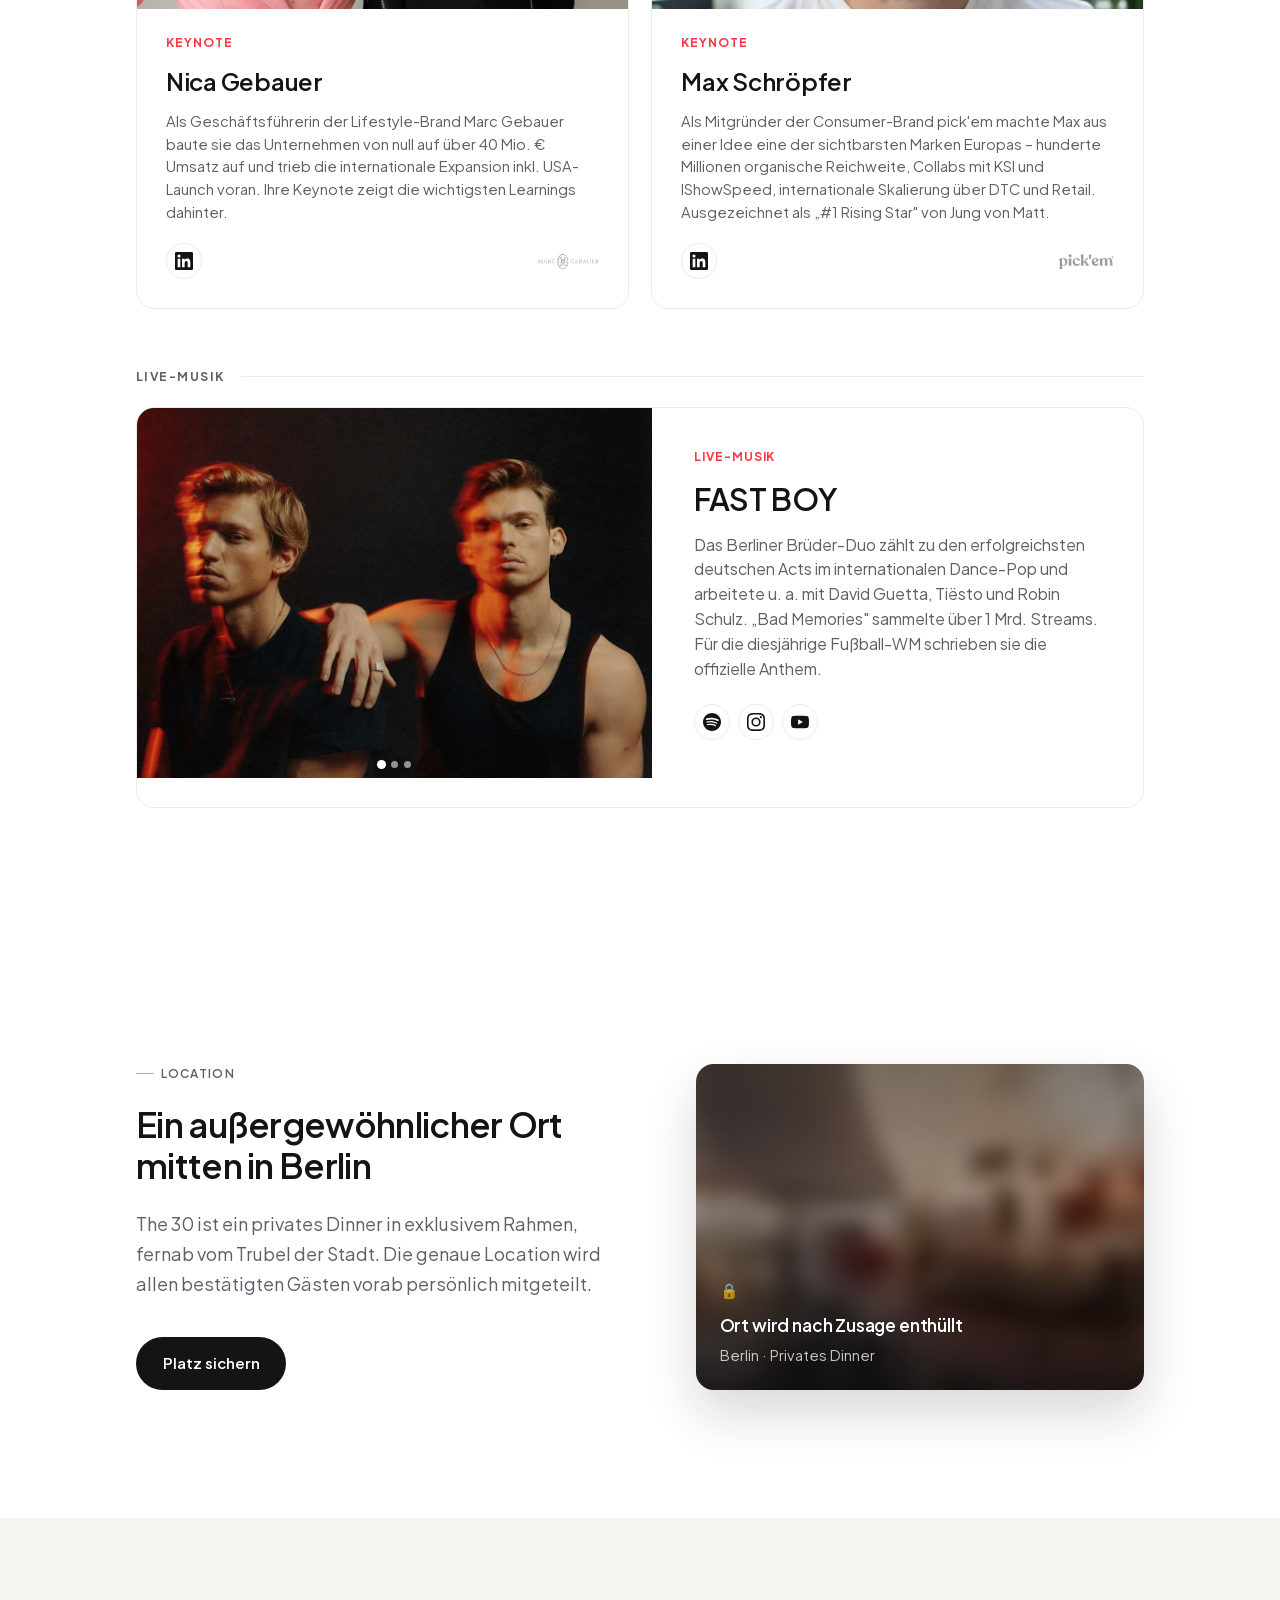
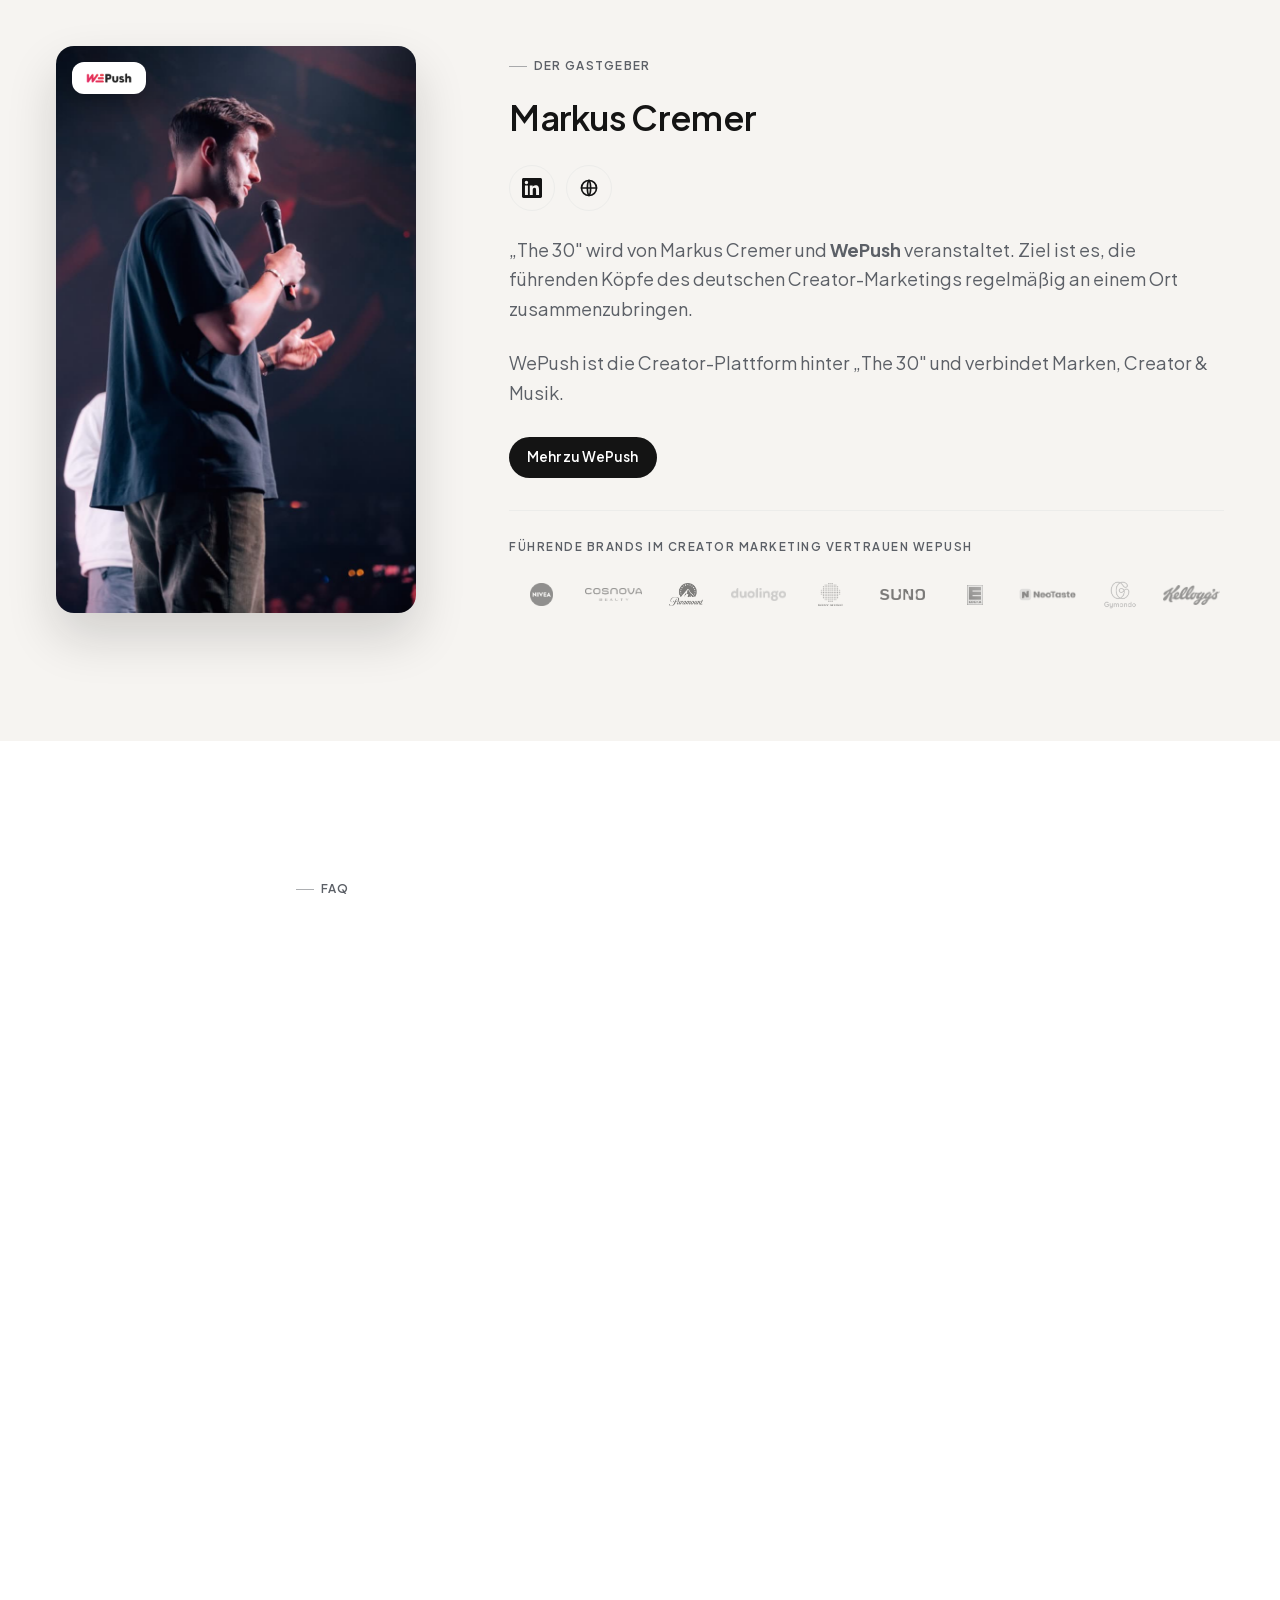
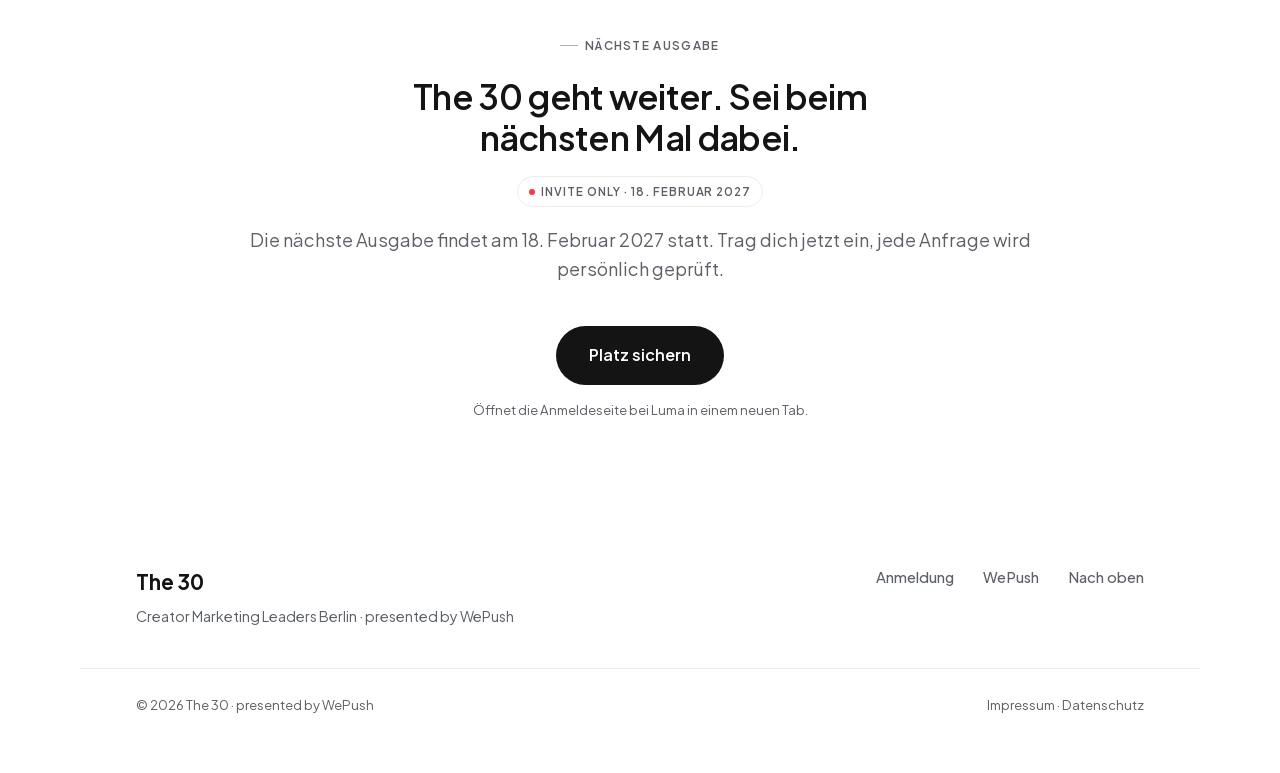
==== commit e7554494: "Finalize dinner positioning copy" ====
--- a/index.html
+++ b/index.html
@@ -163,7 +163,7 @@
       <span class="vision__badge" aria-hidden="true">
         <svg viewBox="0 0 64 64" width="54" height="54" xmlns="http://www.w3.org/2000/svg"><rect width="64" height="64" rx="16" fill="#141414"/><text x="32" y="25" font-size="10" font-family="'Plus Jakarta Sans',sans-serif" font-weight="600" letter-spacing="2.5" fill="#fff" text-anchor="middle">THE</text><text x="32" y="52" font-size="27" font-family="'Plus Jakarta Sans',sans-serif" font-weight="800" fill="#fff" text-anchor="middle">30</text></svg>
       </span>
-        <p class="vision__highlight-text" data-en='The &quot;The30&quot; dinner is not a sales event, but a deliberate alternative to forced small talk and the hectic pace of conferences.<br>The focus is on in-depth conversations, fresh perspectives and the key questions shaping the future of our industry.'>&quot;The30&quot; Dinner ist kein Verkaufsevent, sondern ein bewusster Gegenentwurf zu gezwungenem Smalltalk &amp; Hektik auf Konferenzen.<br>Der Fokus liegt hier bewusst auf tiefem Austausch, spannenden Impulsen und den wichtigsten Fragen der Zukunft unserer Branche.</p>
+        <p class="vision__highlight-text" data-en='The &quot;The30&quot; dinner is not a sales event, but a deliberate alternative to forced small talk and the hectic pace of conferences.<br>The focus is on in-depth conversations, fresh perspectives and the key questions shaping the future of our industry.'>Das &quot;The30&quot; Dinner ist kein Verkaufsevent, sondern ein bewusster Gegenentwurf zu gezwungenem Smalltalk &amp; Hektik auf Konferenzen.<br>Der Fokus liegt auf tiefem Austausch, spannenden Impulsen und den wichtigsten Zukunftsfragen unserer Branche.</p>
       </div>
     </div>
   </div>
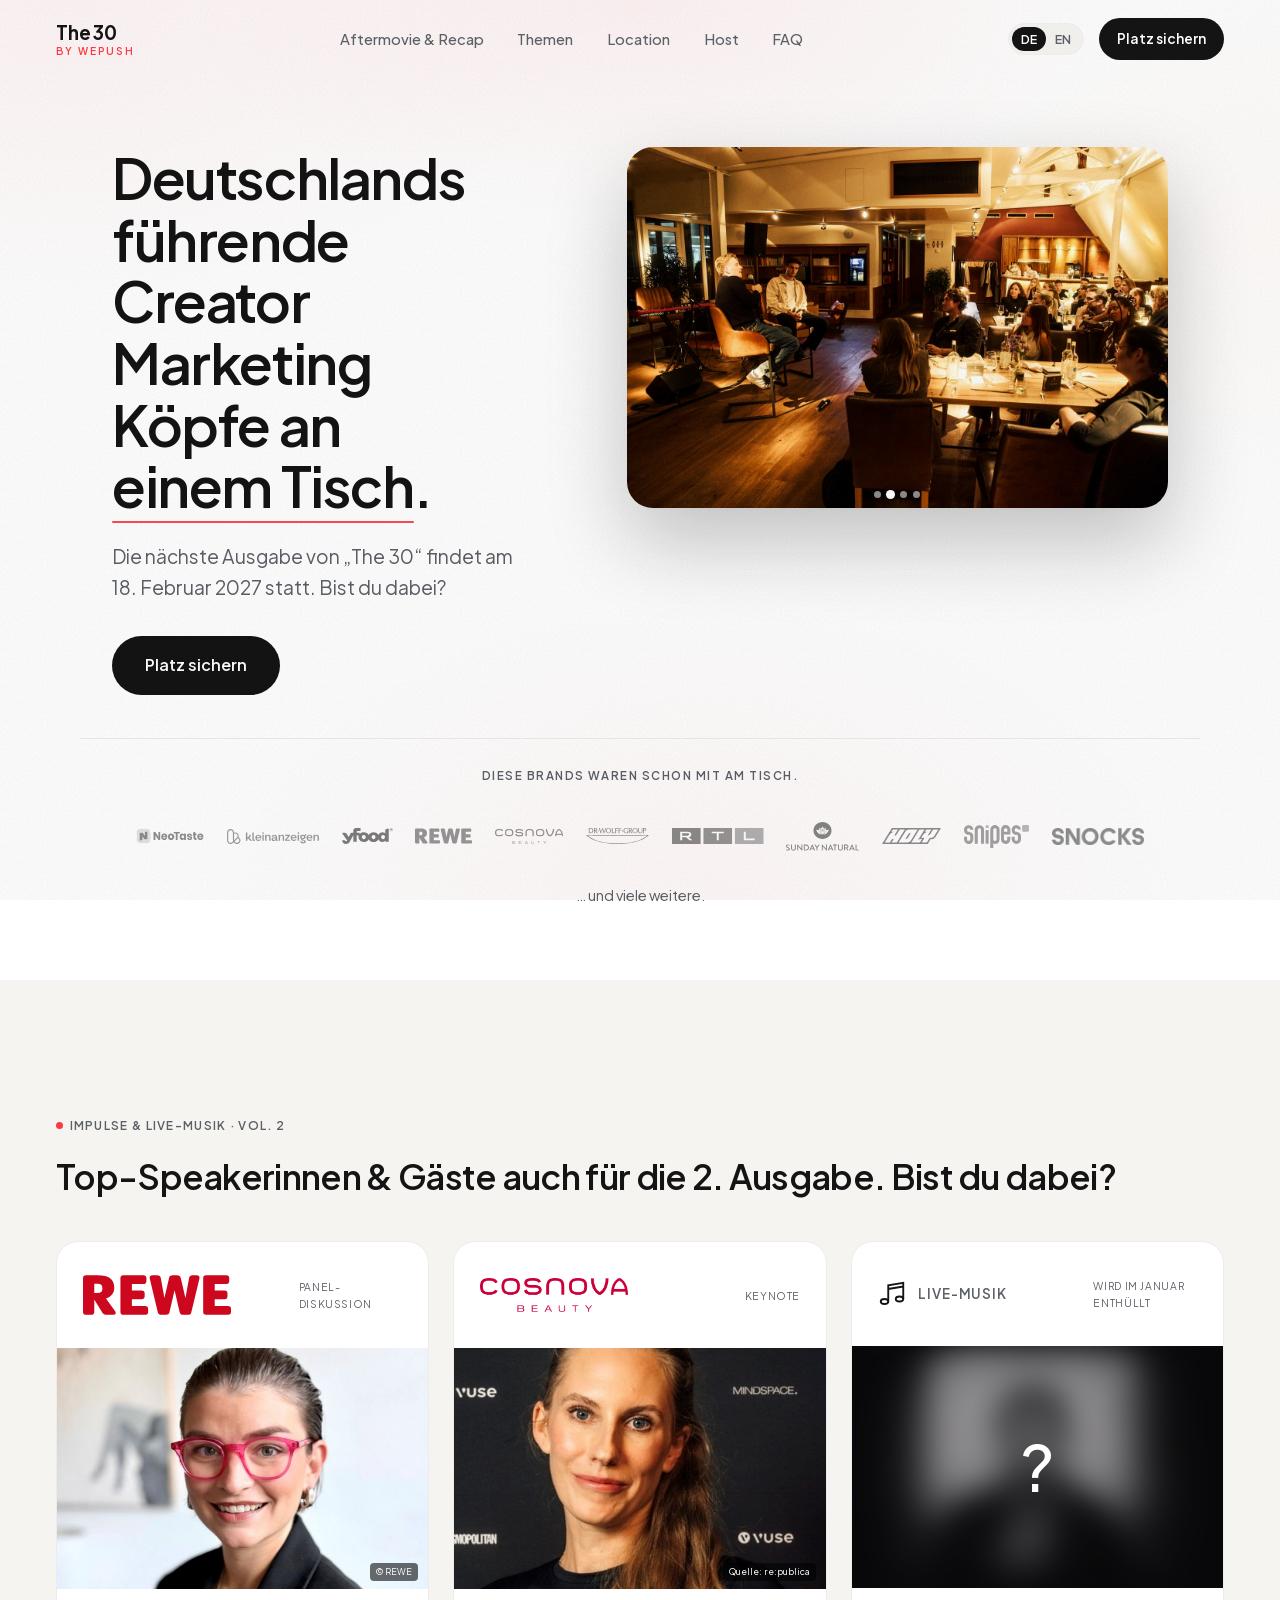
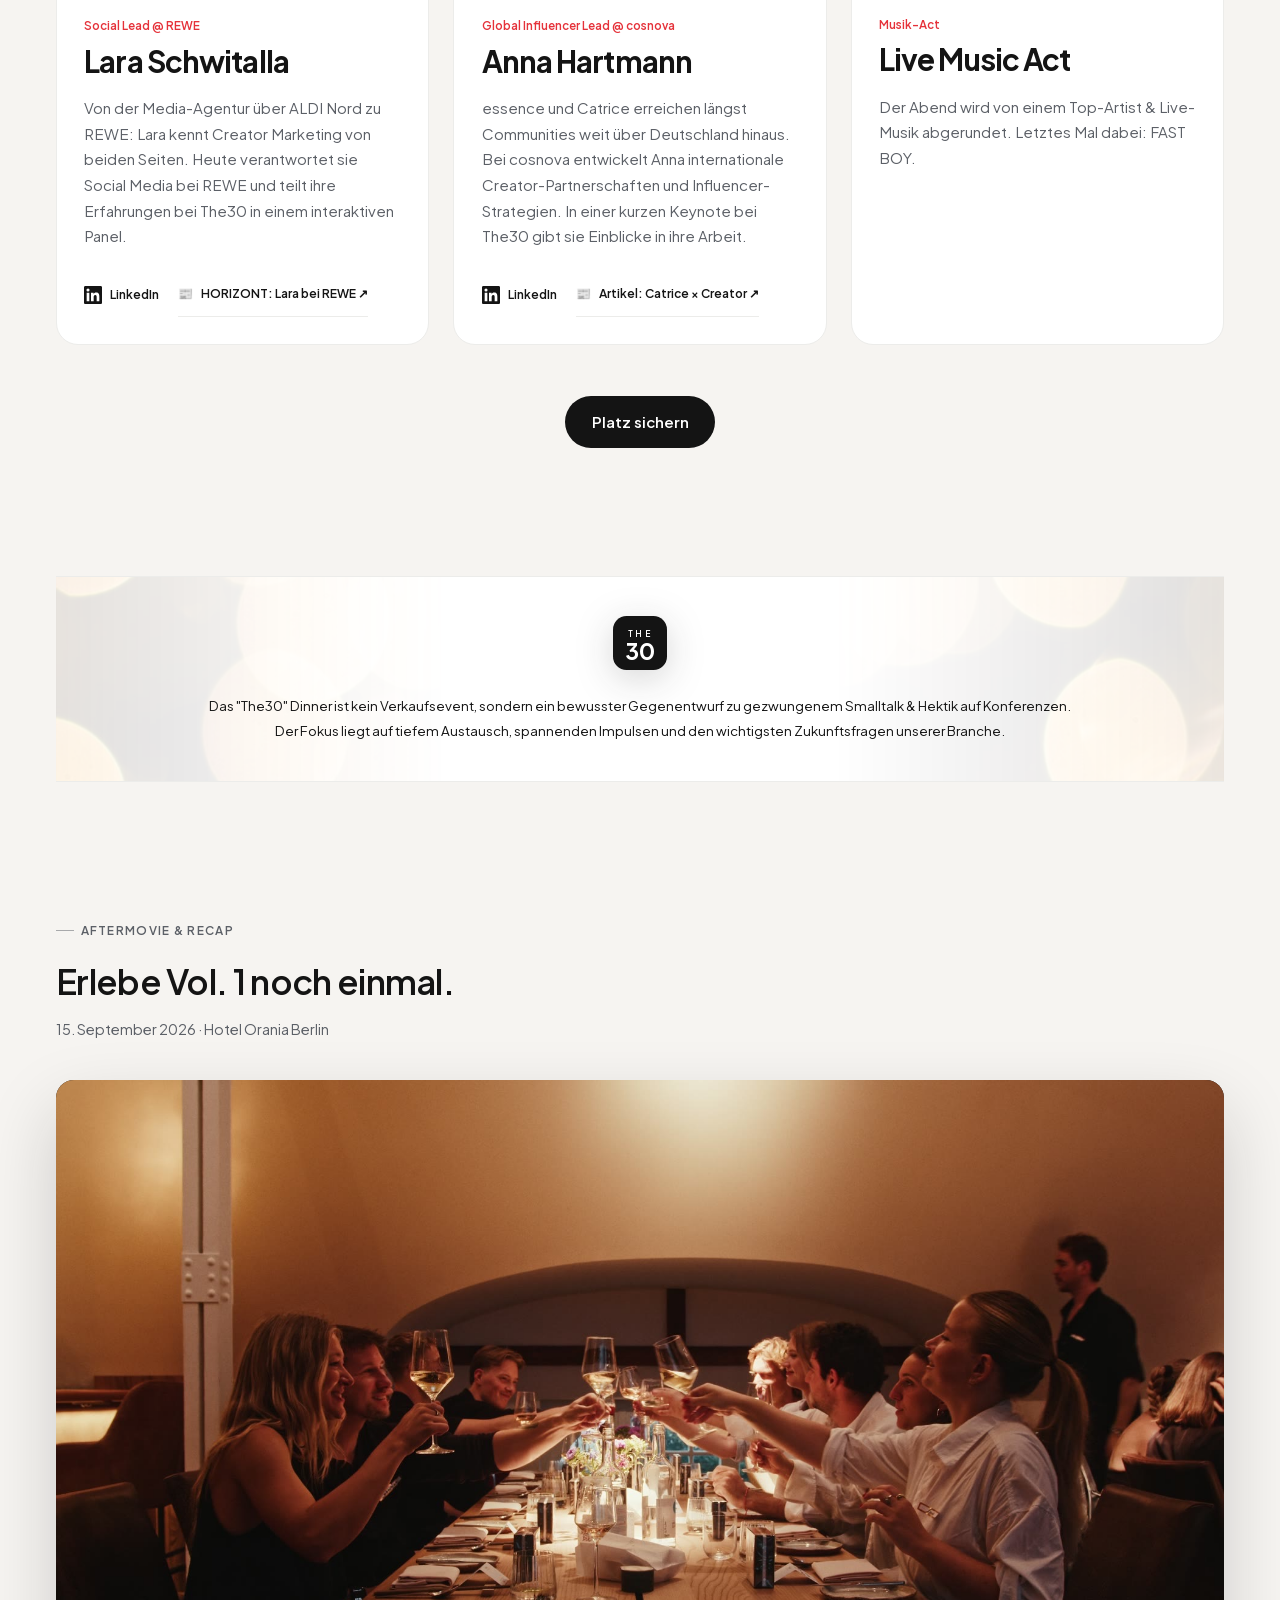
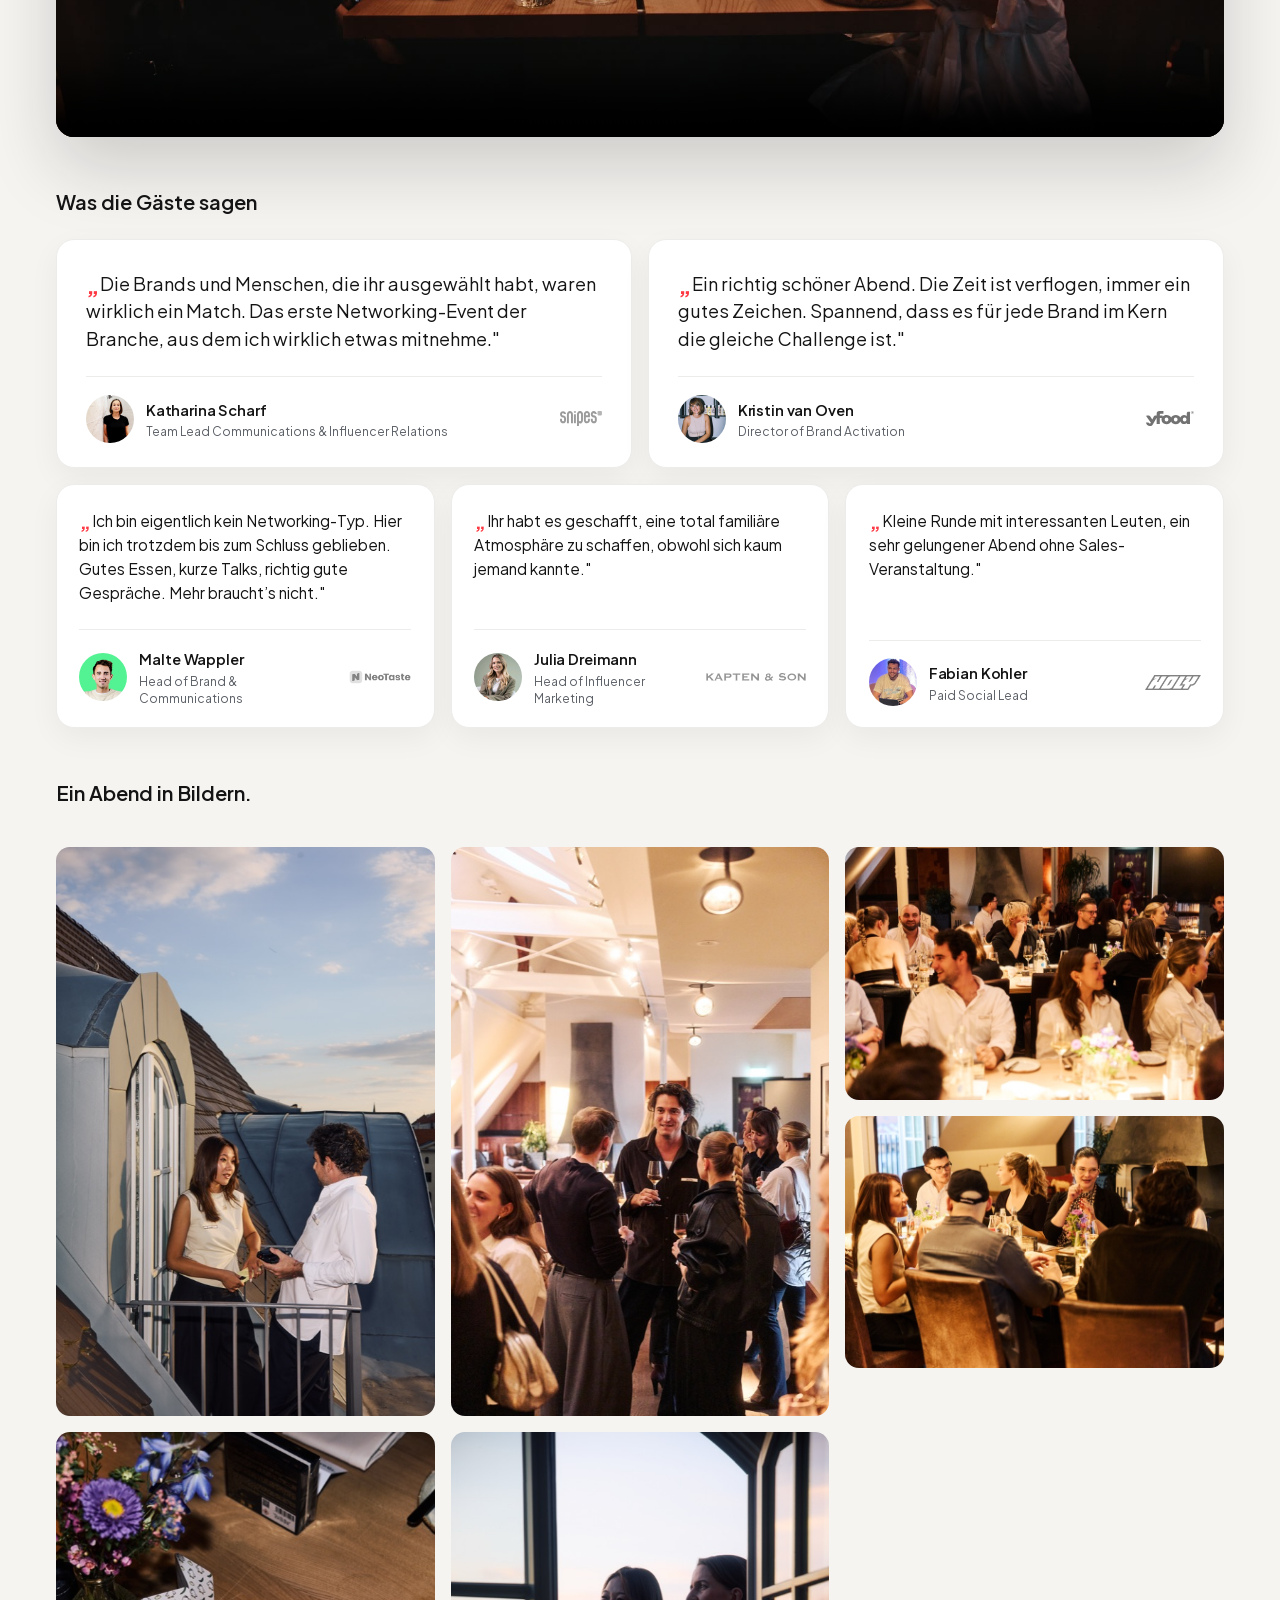
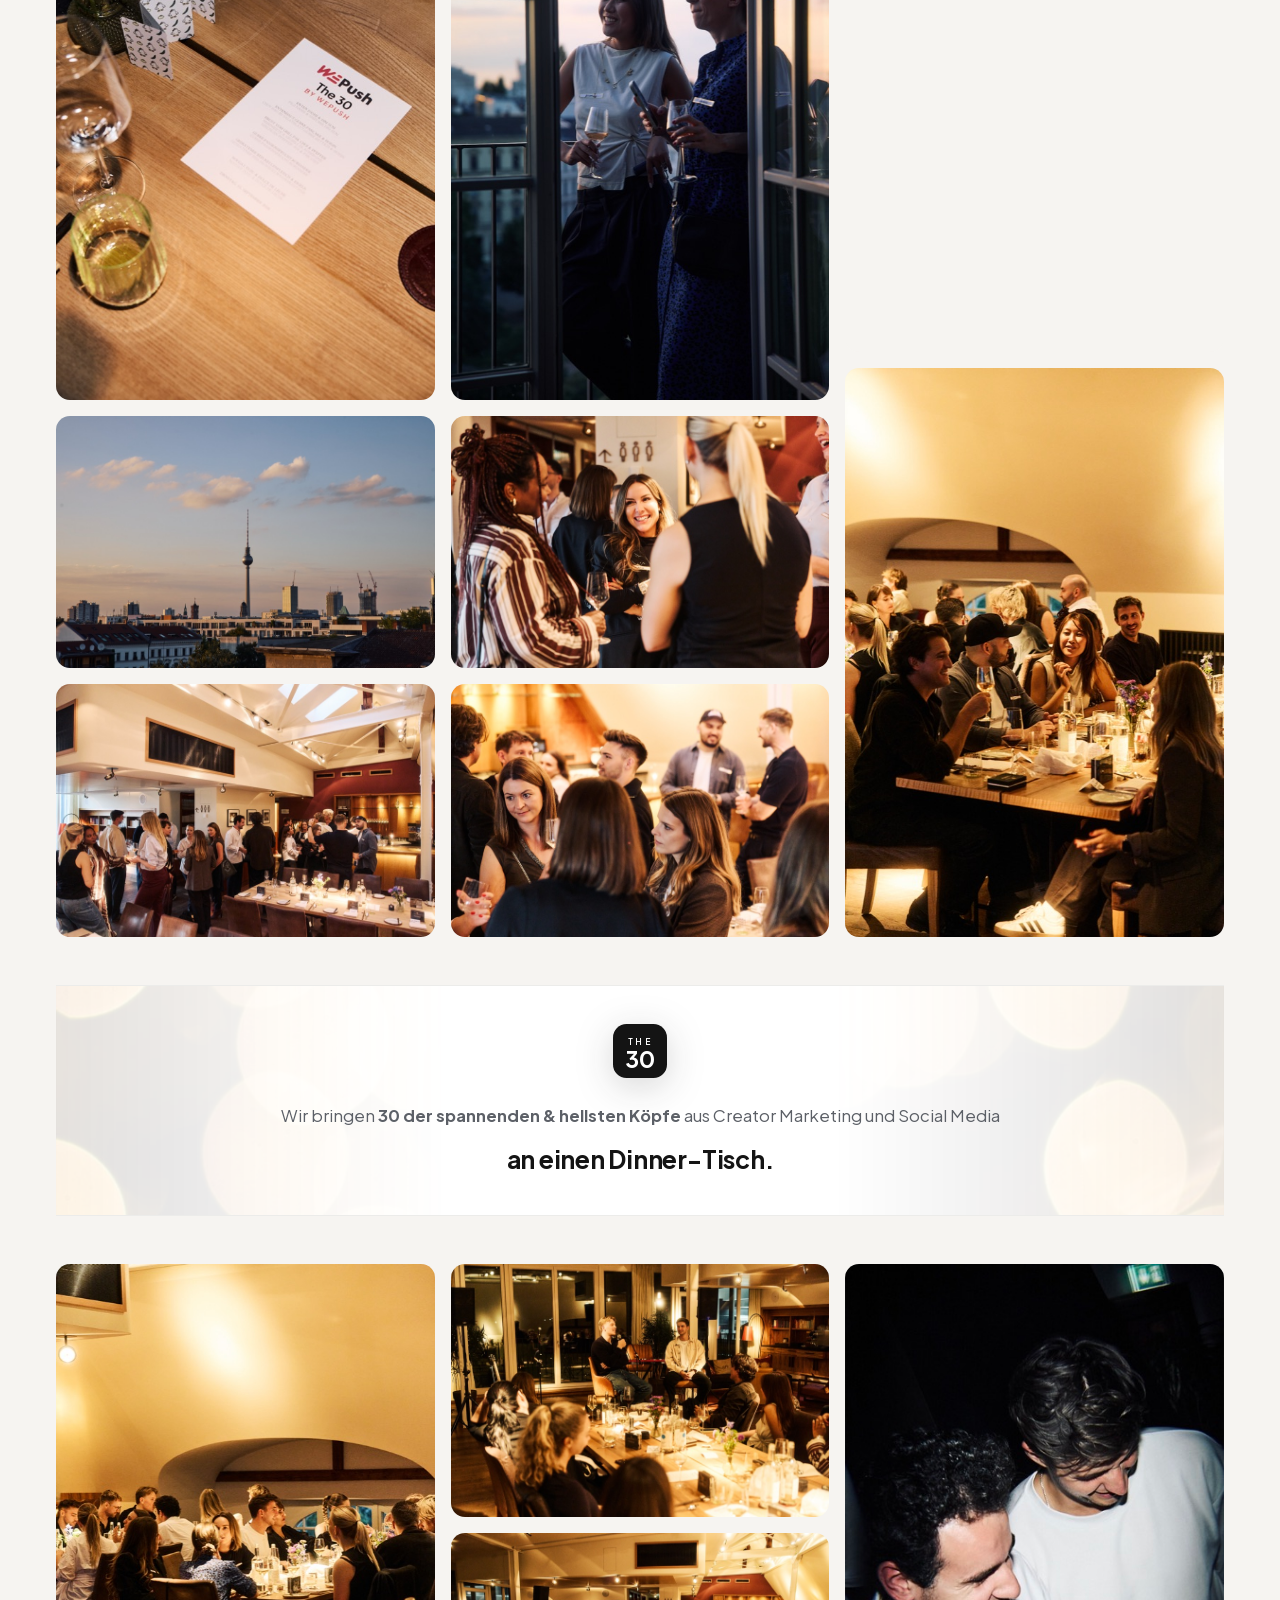
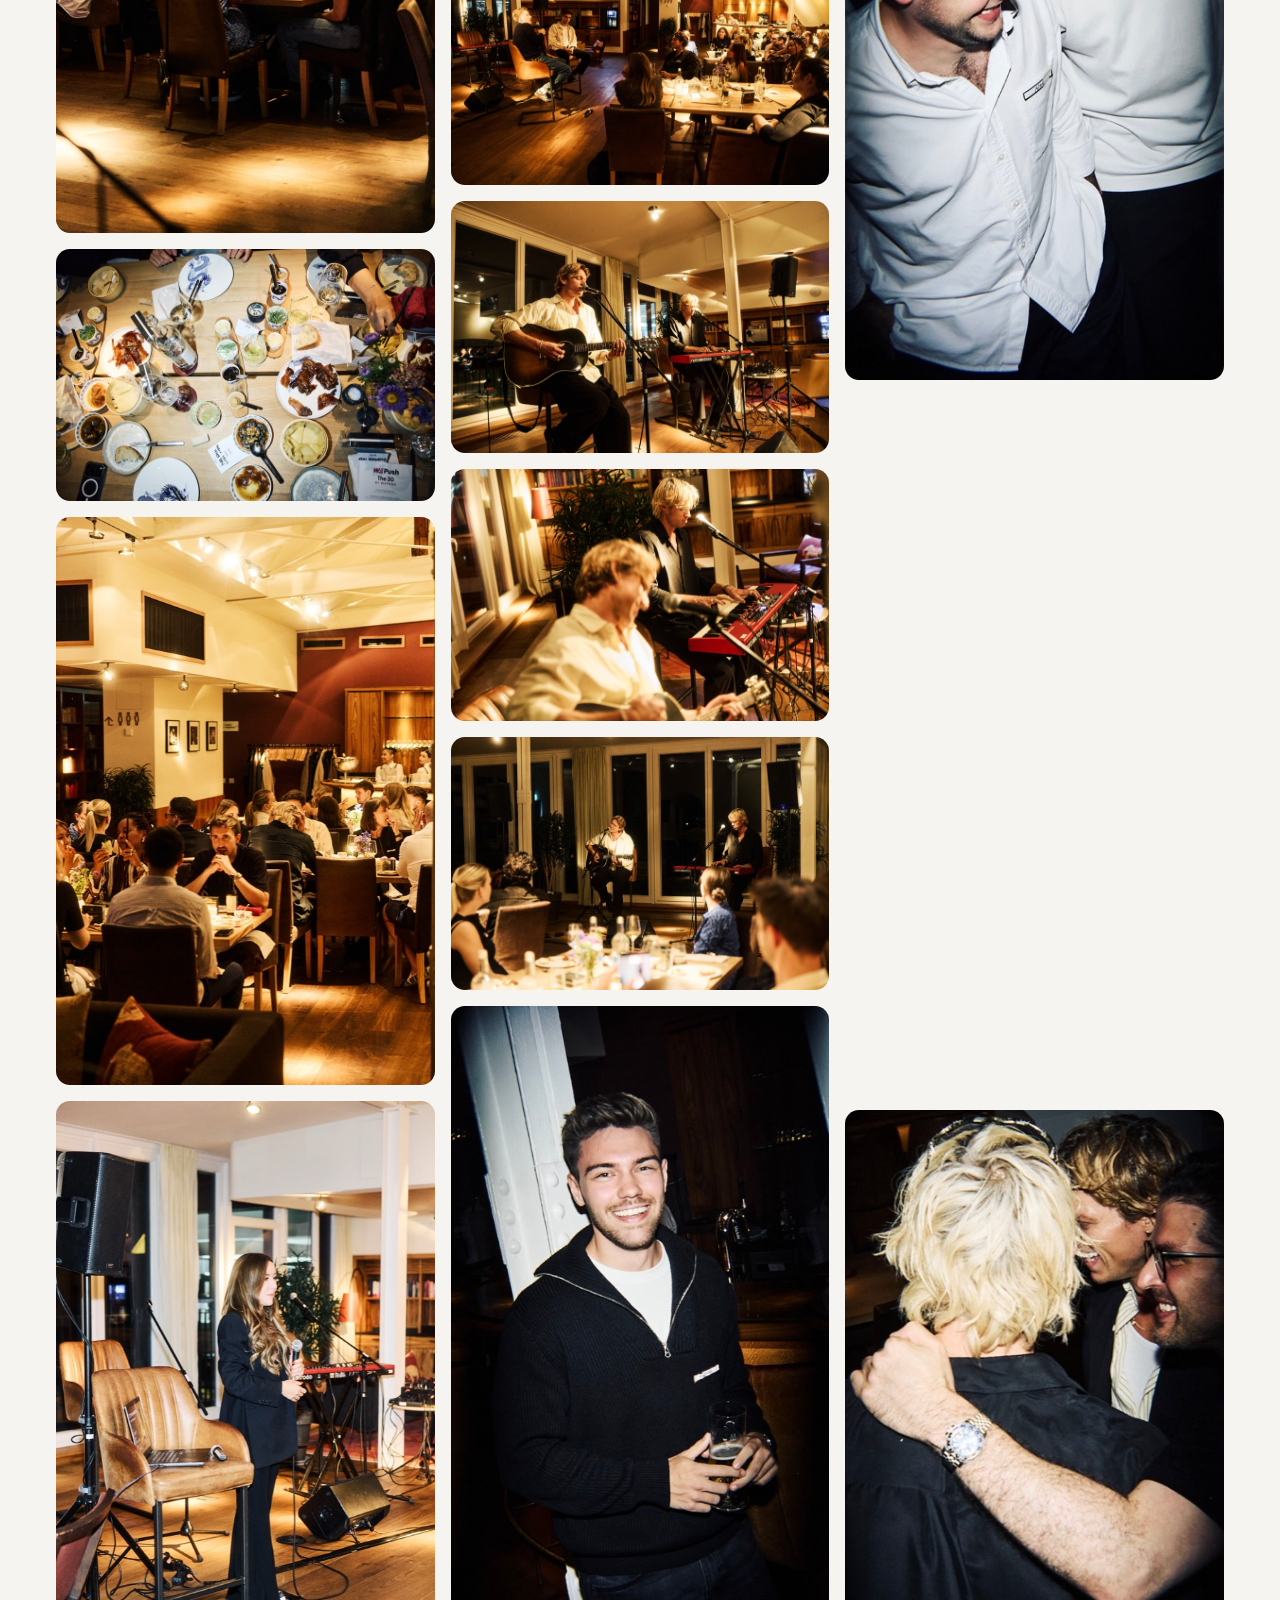
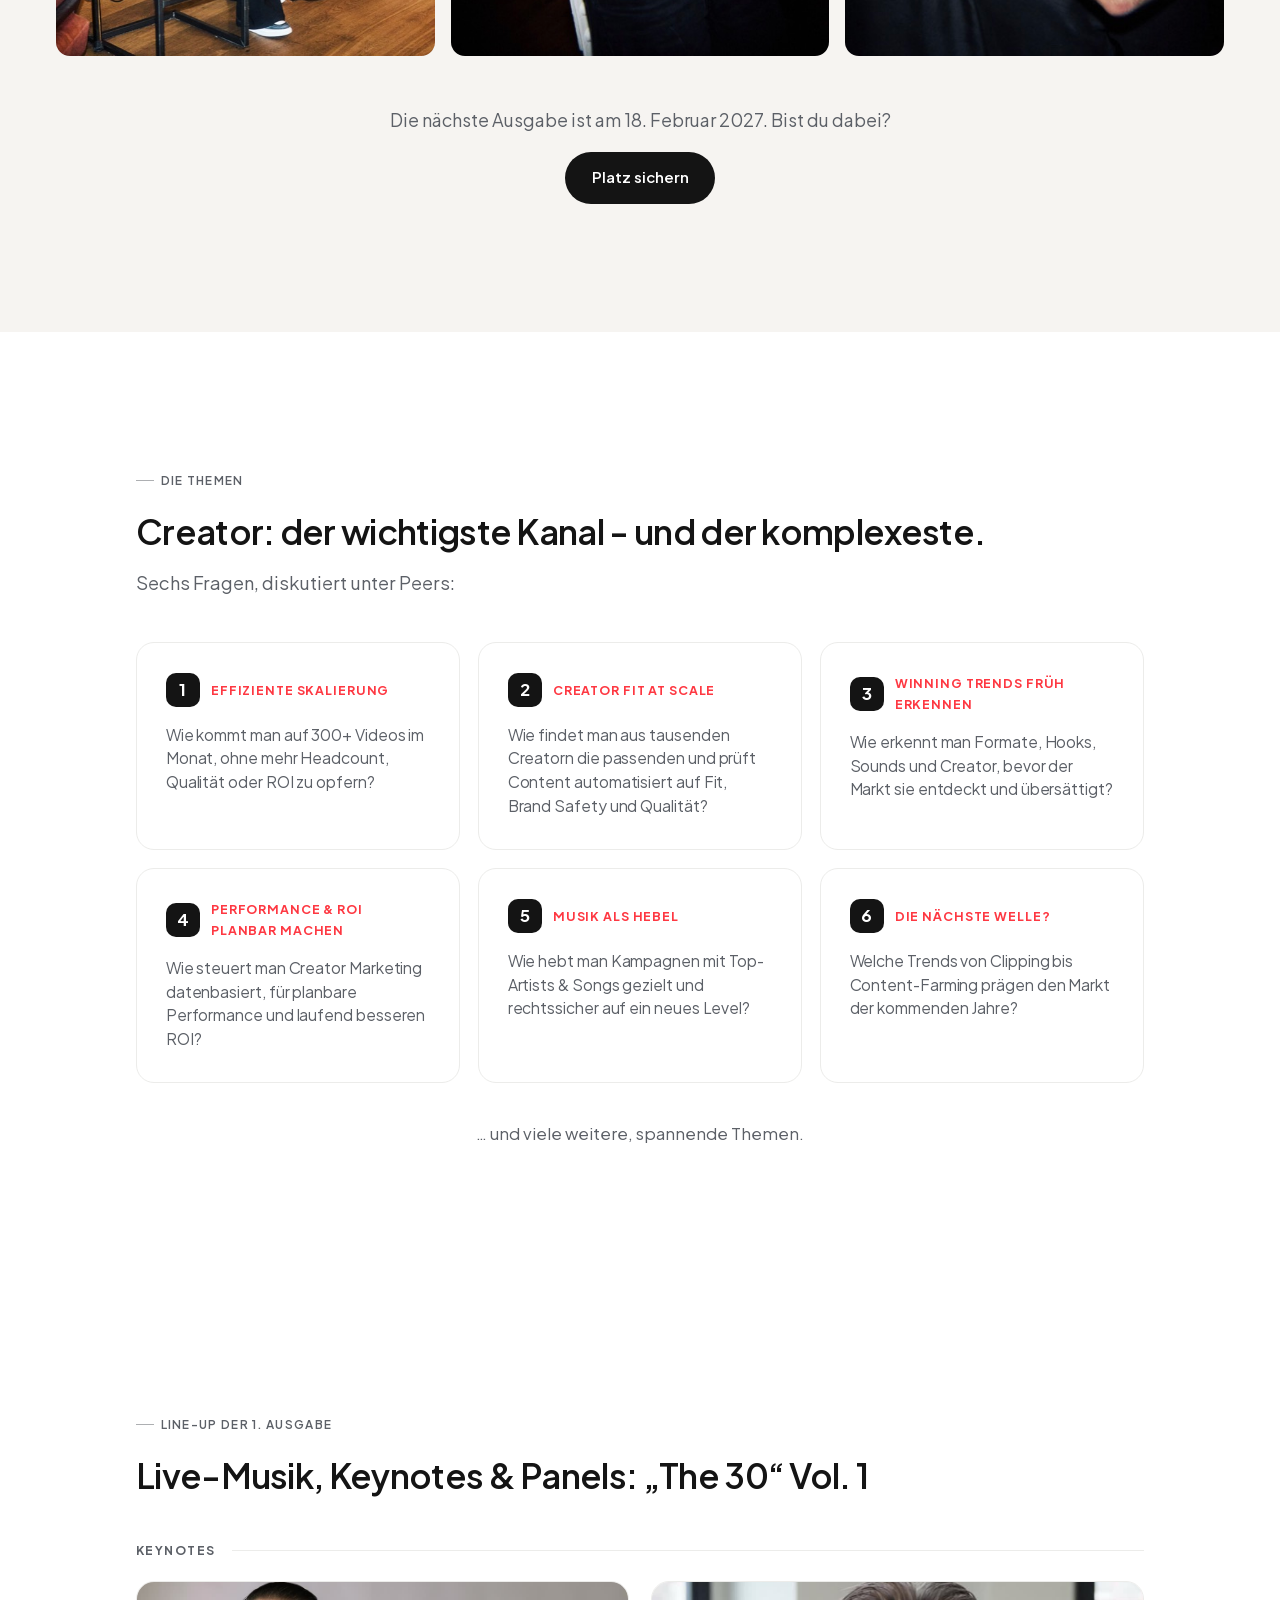
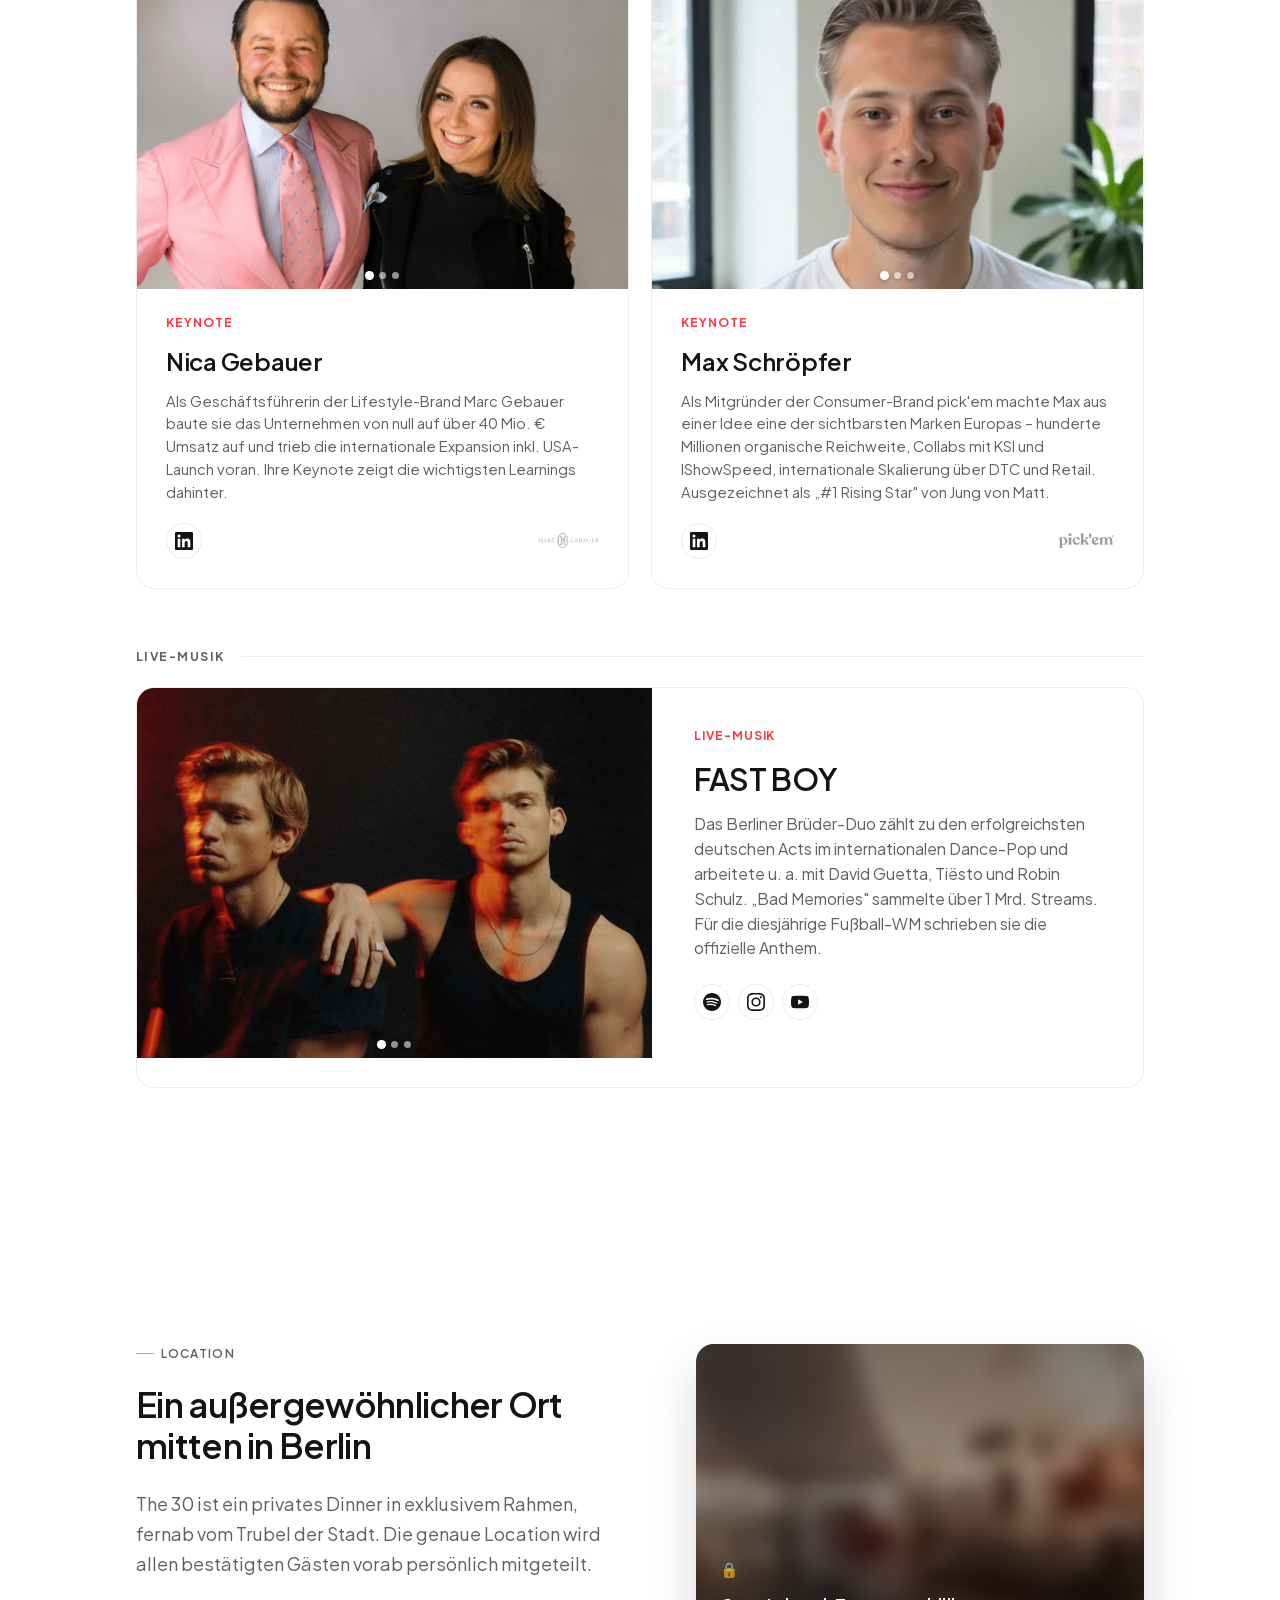
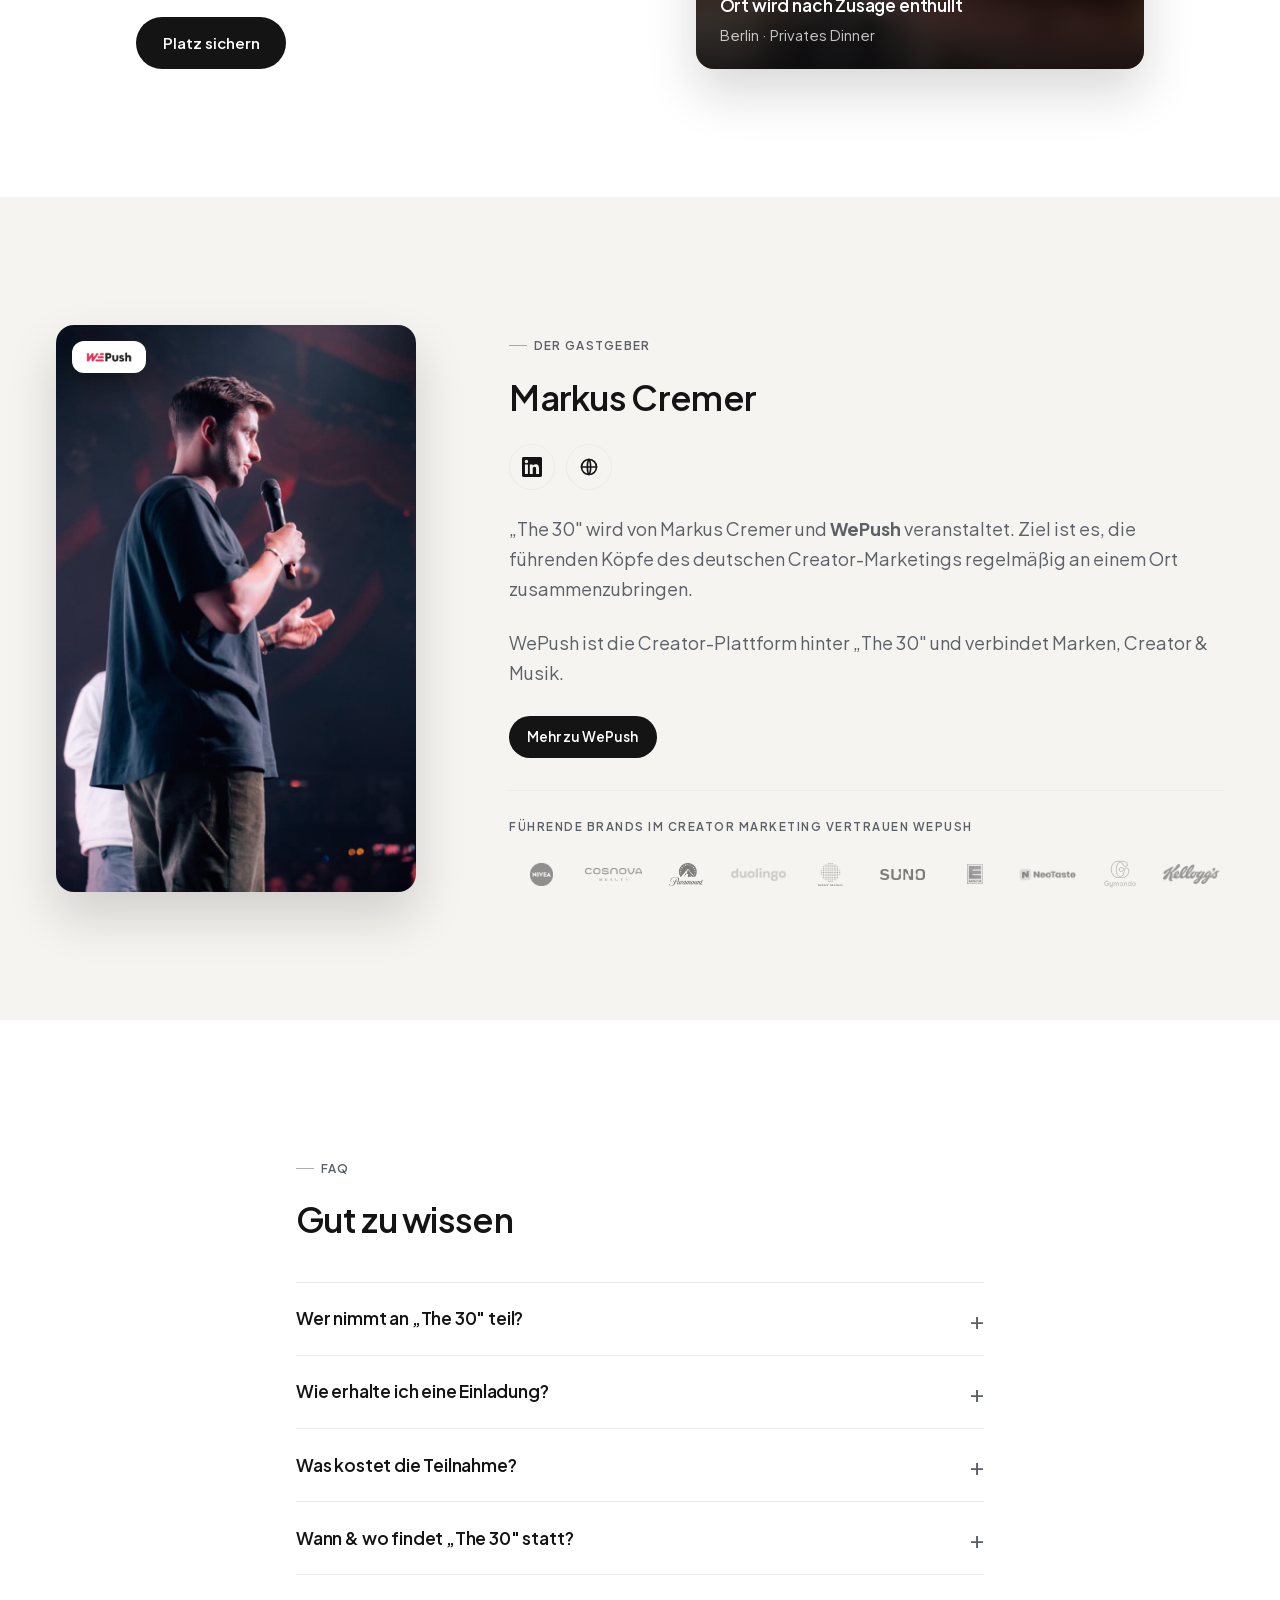
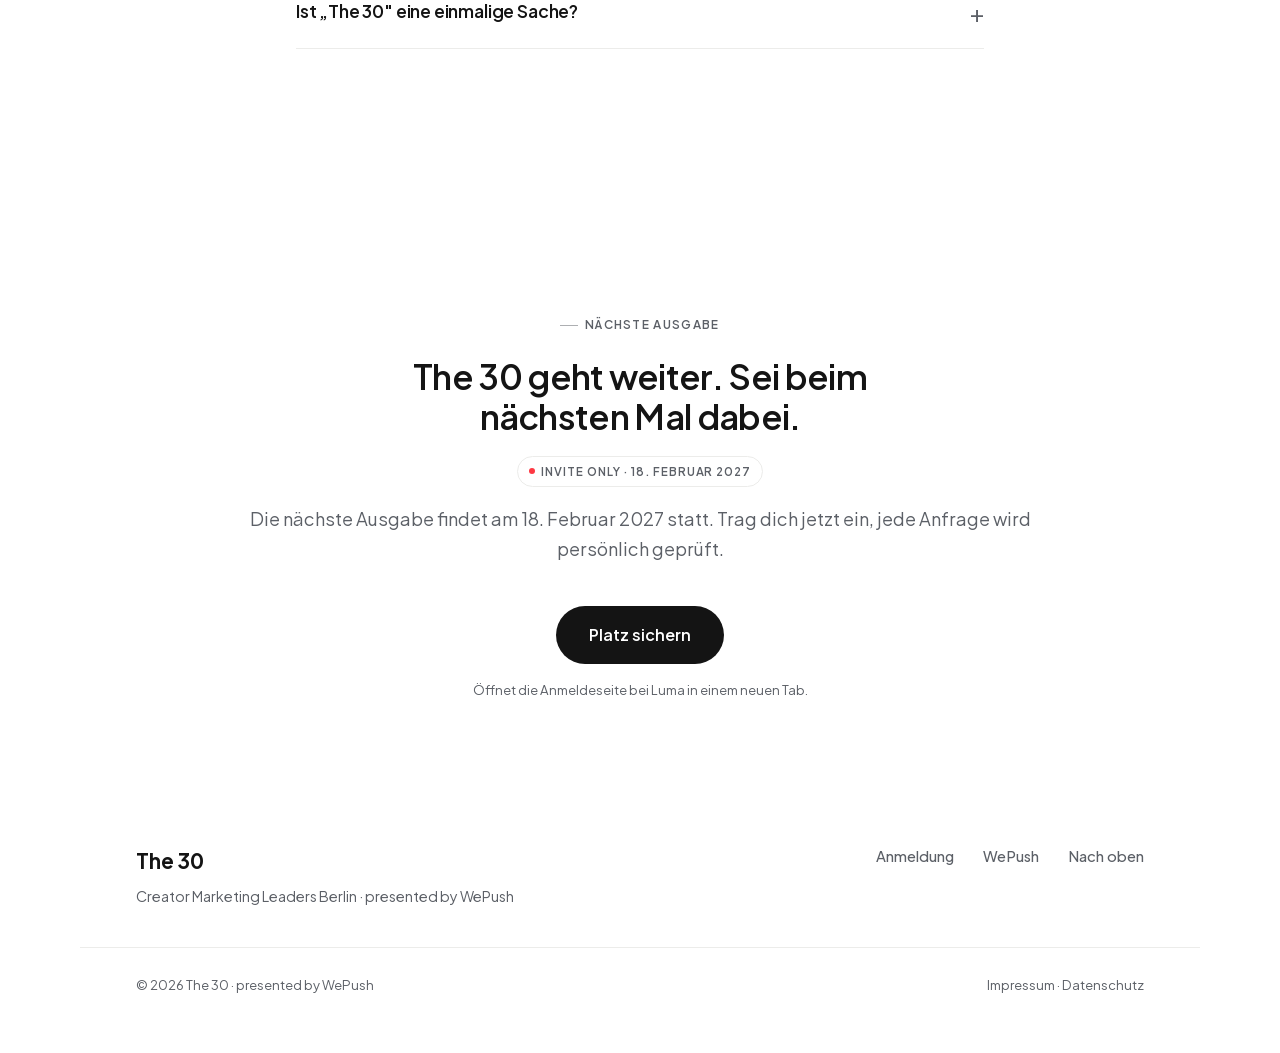
==== commit 113521f8: "Restore THE 30 statement between gallery photo groups" ====
--- a/index.html
+++ b/index.html
@@ -294,6 +294,12 @@
           <img src="assets/gallery/12.jpg" width="533" height="800" alt="The 30 Berlin, 15. September 2026 — Impression 12" loading="lazy" decoding="async" />
         </button>
       </div>
+      <div class="recap__statement vision__highlight reveal">
+      <span class="vision__badge" aria-hidden="true">
+        <svg viewBox="0 0 64 64" width="54" height="54" xmlns="http://www.w3.org/2000/svg"><rect width="64" height="64" rx="16" fill="#141414"/><text x="32" y="25" font-size="10" font-family="'Plus Jakarta Sans',sans-serif" font-weight="600" letter-spacing="2.5" fill="#fff" text-anchor="middle">THE</text><text x="32" y="52" font-size="27" font-family="'Plus Jakarta Sans',sans-serif" font-weight="800" fill="#fff" text-anchor="middle">30</text></svg>
+      </span>
+        <p class="vision__highlight-text" data-en='We bring <strong>30 of the most interesting &amp; brightest minds</strong> in creator marketing and social media<br><strong class="vision__punch">together around a dinner table.</strong>'>Wir bringen <strong>30 der spannenden &amp; hellsten Köpfe</strong> aus Creator Marketing und Social Media<br><strong class="vision__punch">an einen Dinner-Tisch.</strong></p>
+      </div>
       <div class="recap__grid recap__grid--second">
         <button class="recap__item" type="button" data-lightbox="assets/gallery/lg/13.jpg" aria-label="Foto 13 von 25 vergrößern">
           <img src="assets/gallery/13.jpg" width="533" height="800" alt="The 30 Berlin, 15. September 2026 — Impression 13" loading="lazy" decoding="async" />
--- a/css/styles.css
+++ b/css/styles.css
@@ -700,6 +700,7 @@
 @media (max-width: 600px) {
   .dinner-statement__panel .vision__highlight-text { font-size: .95rem; text-wrap: balance; }
 }
+.recap__statement { margin-top: clamp(2rem,4vw,3rem); }
 .recap__grid--second { margin-top: clamp(2rem,4vw,3rem); }
 
 /* Aligned columns preserve the masonry rhythm and crop only the last tile. */
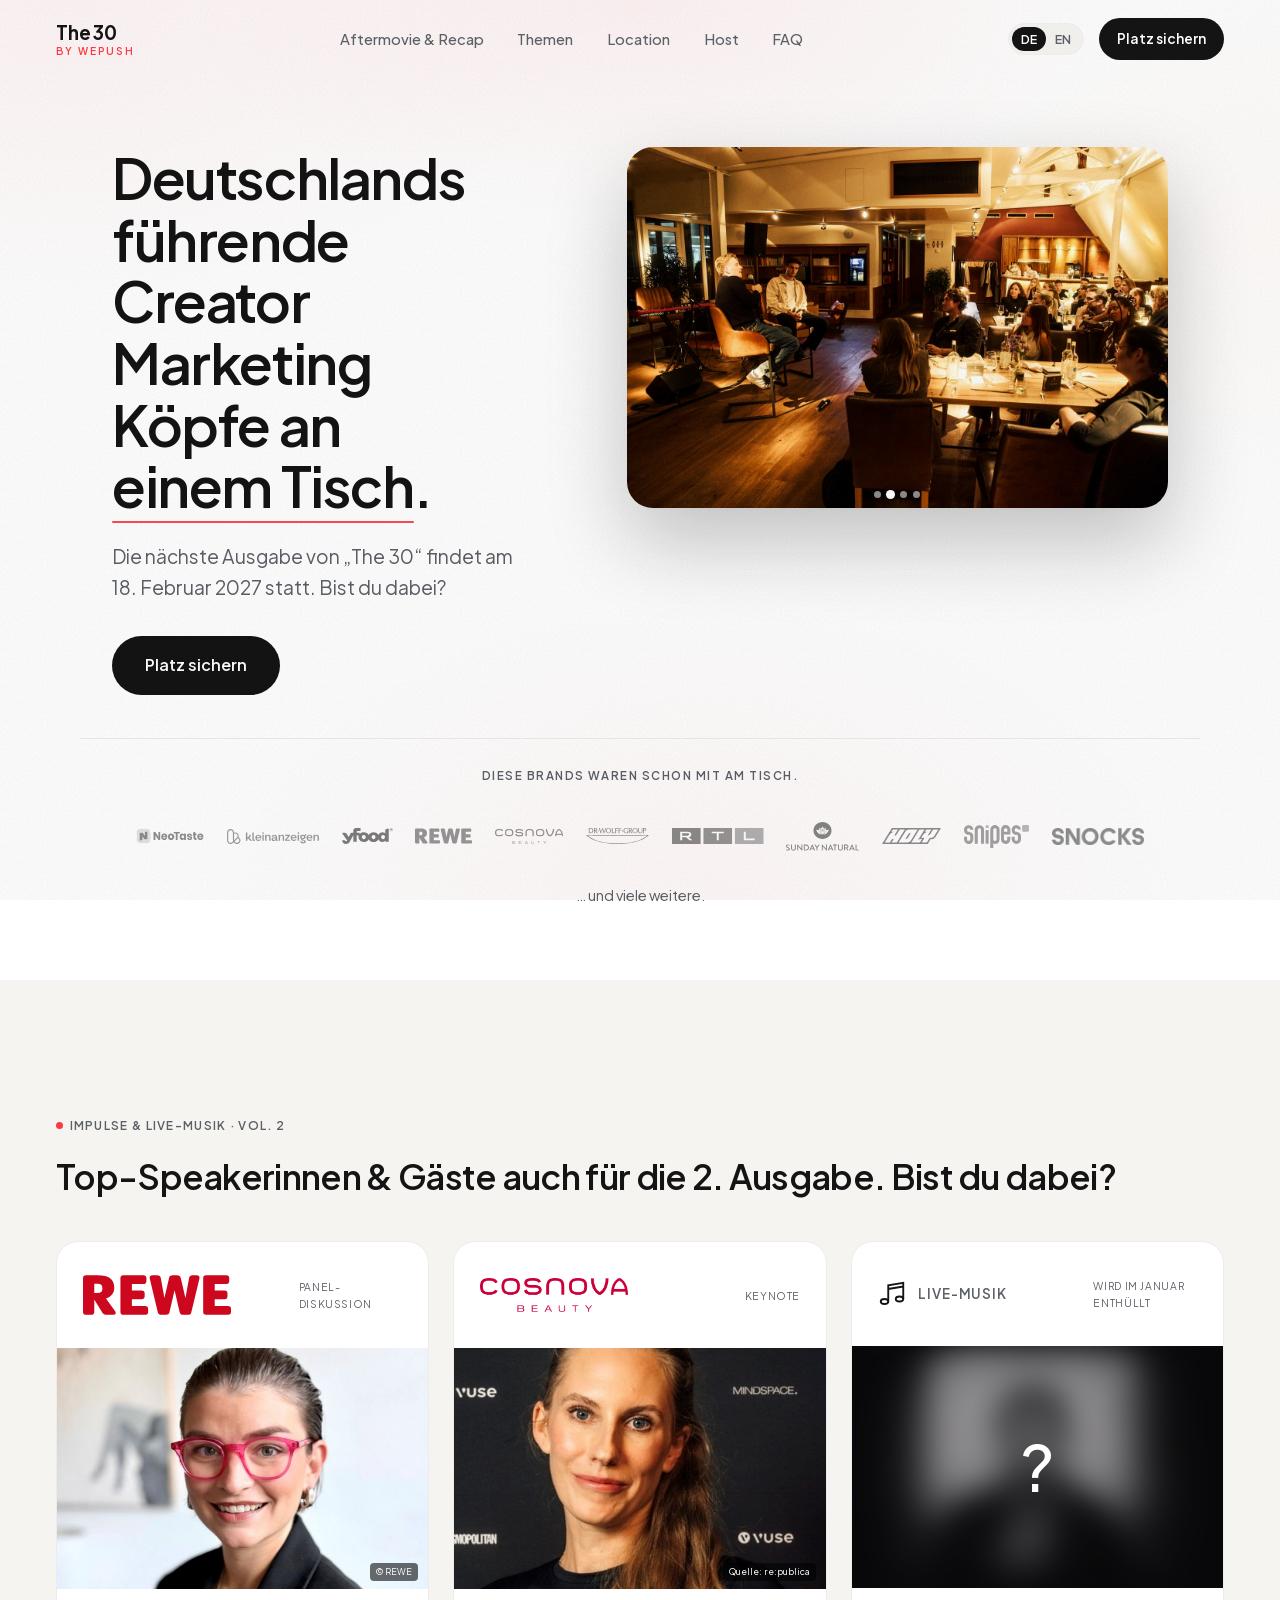
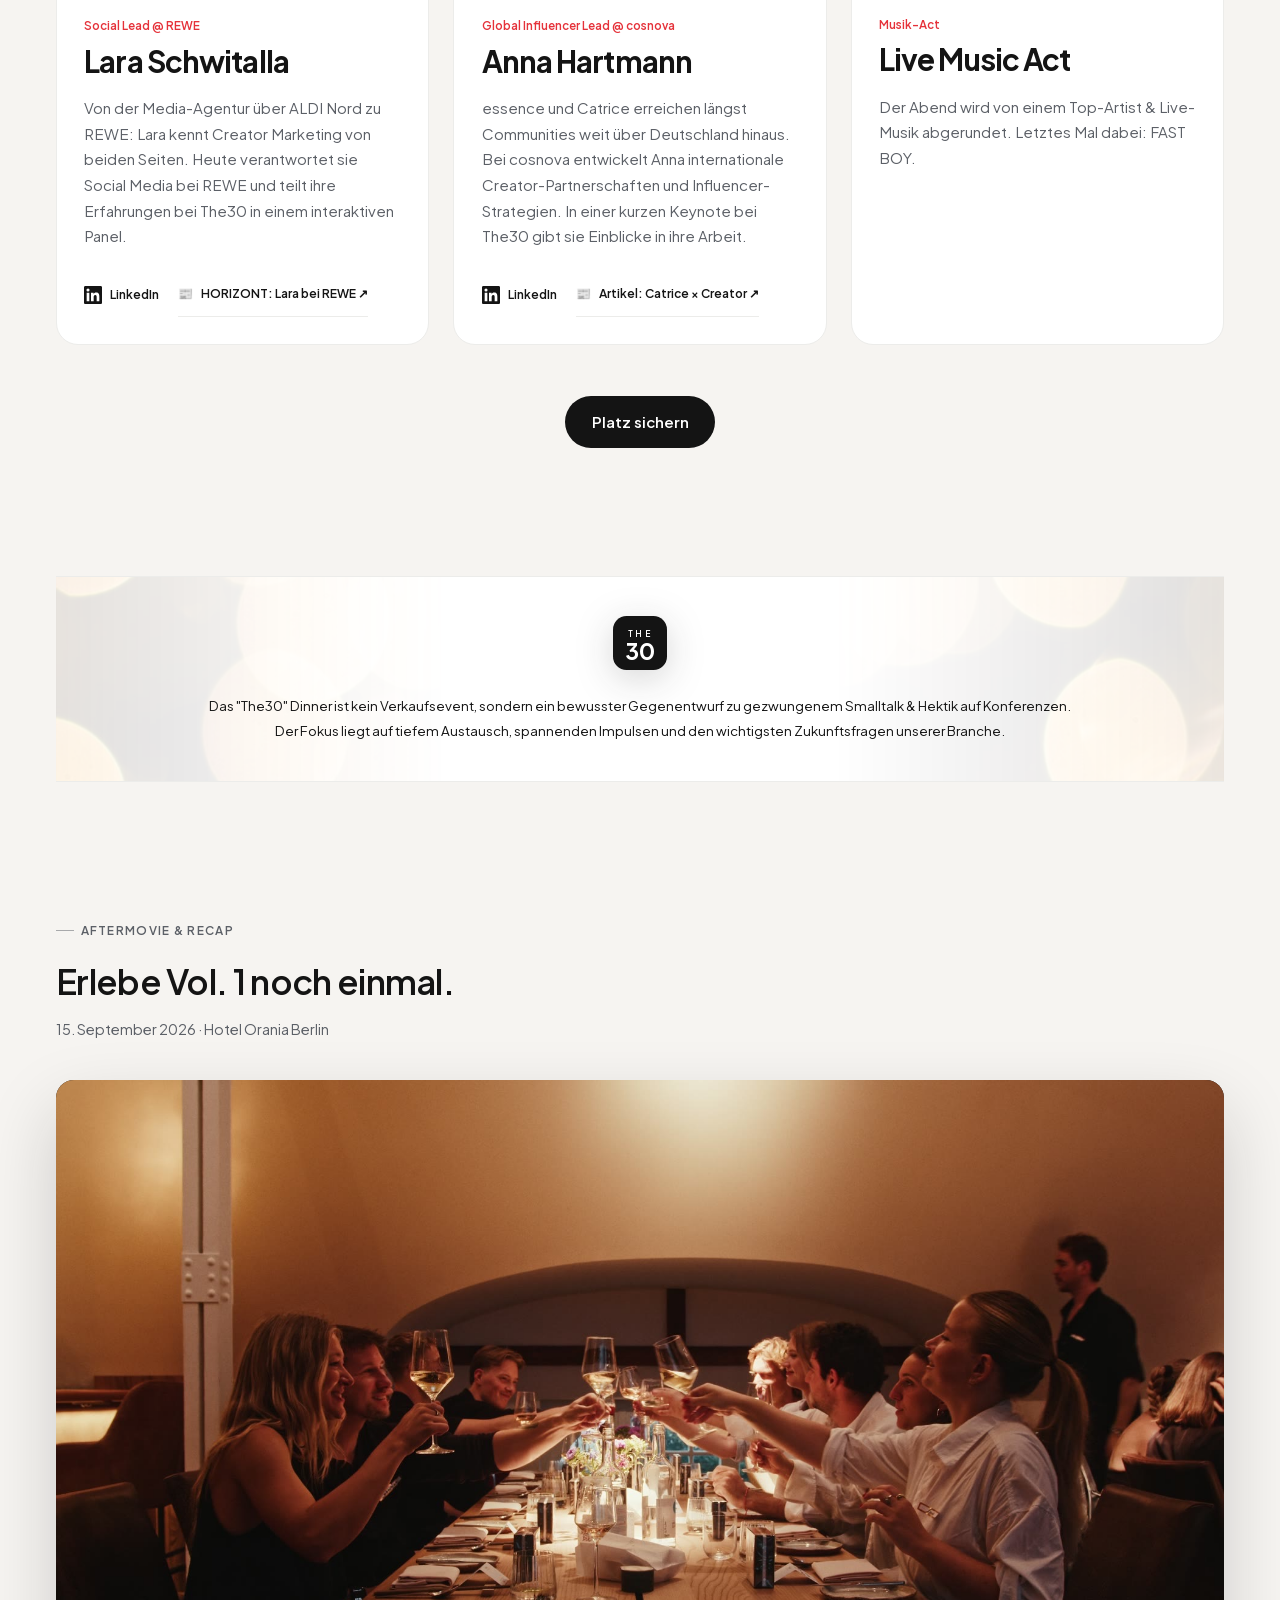
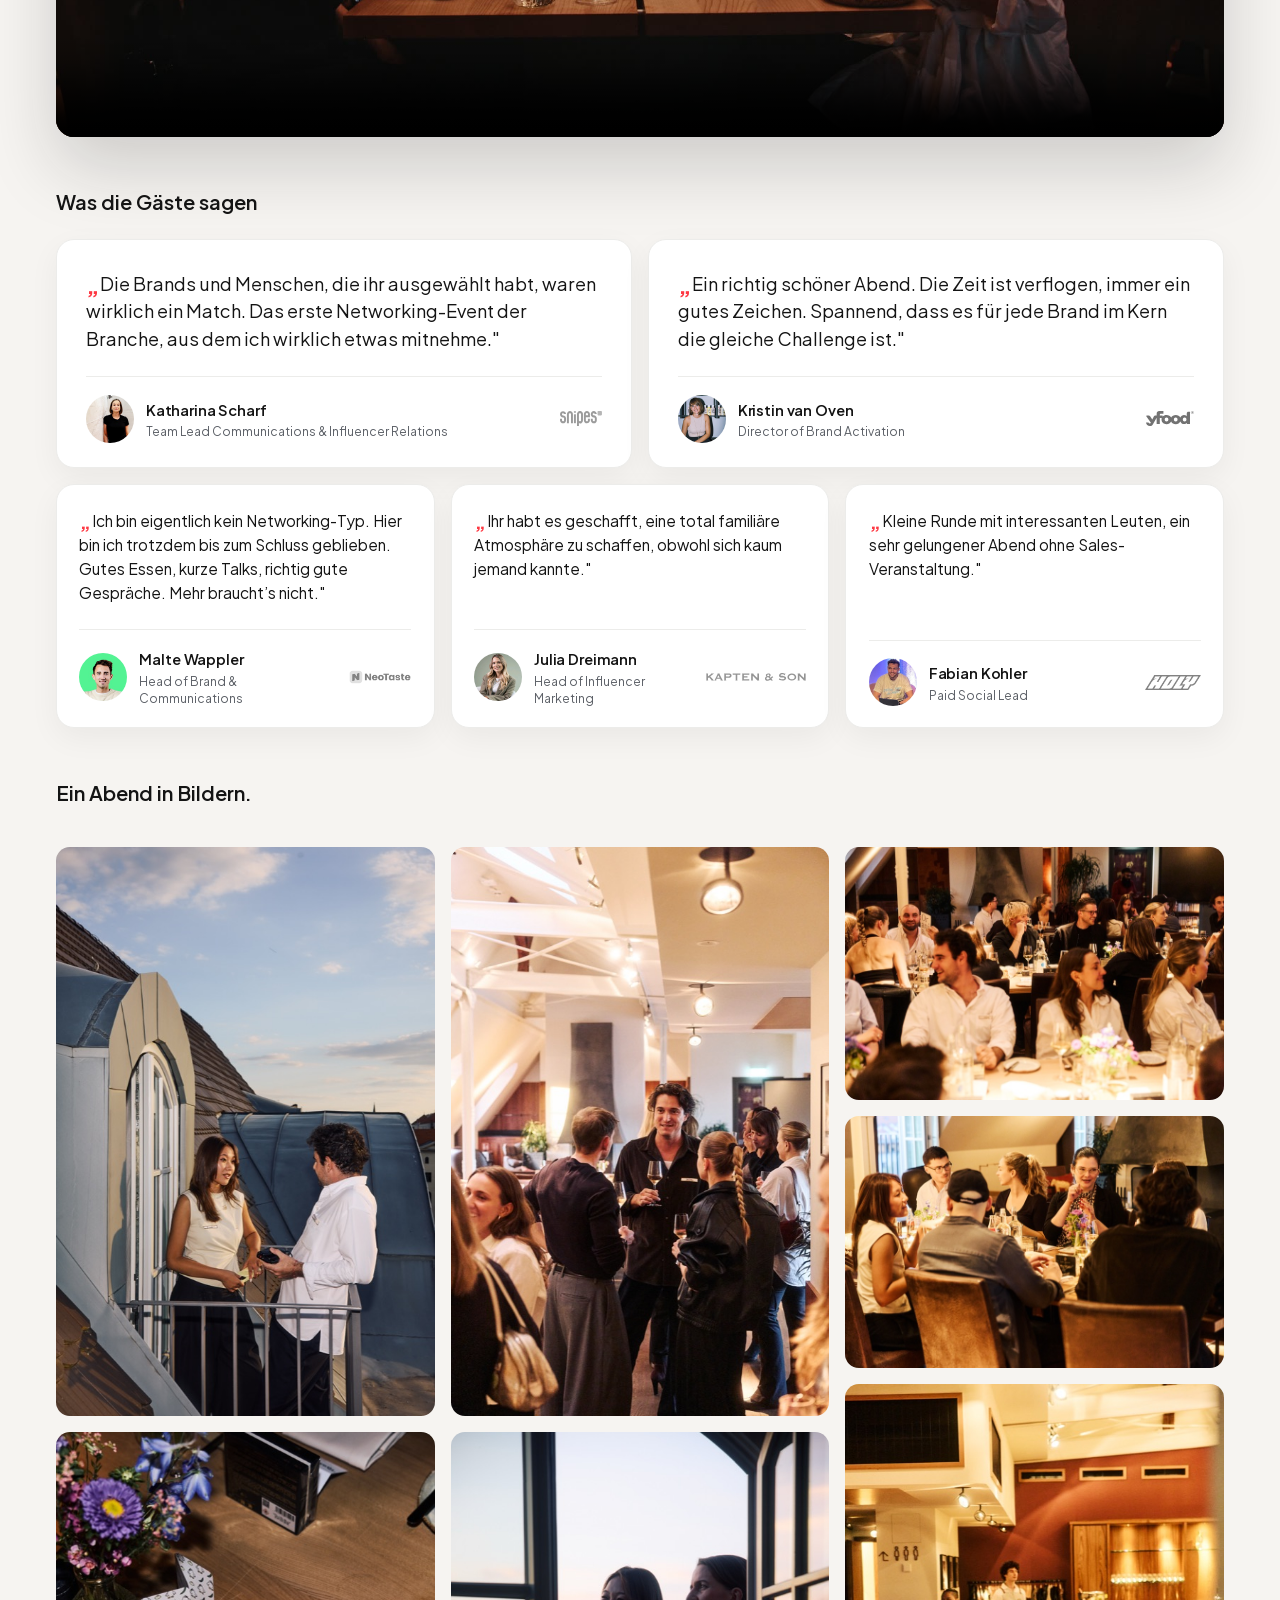
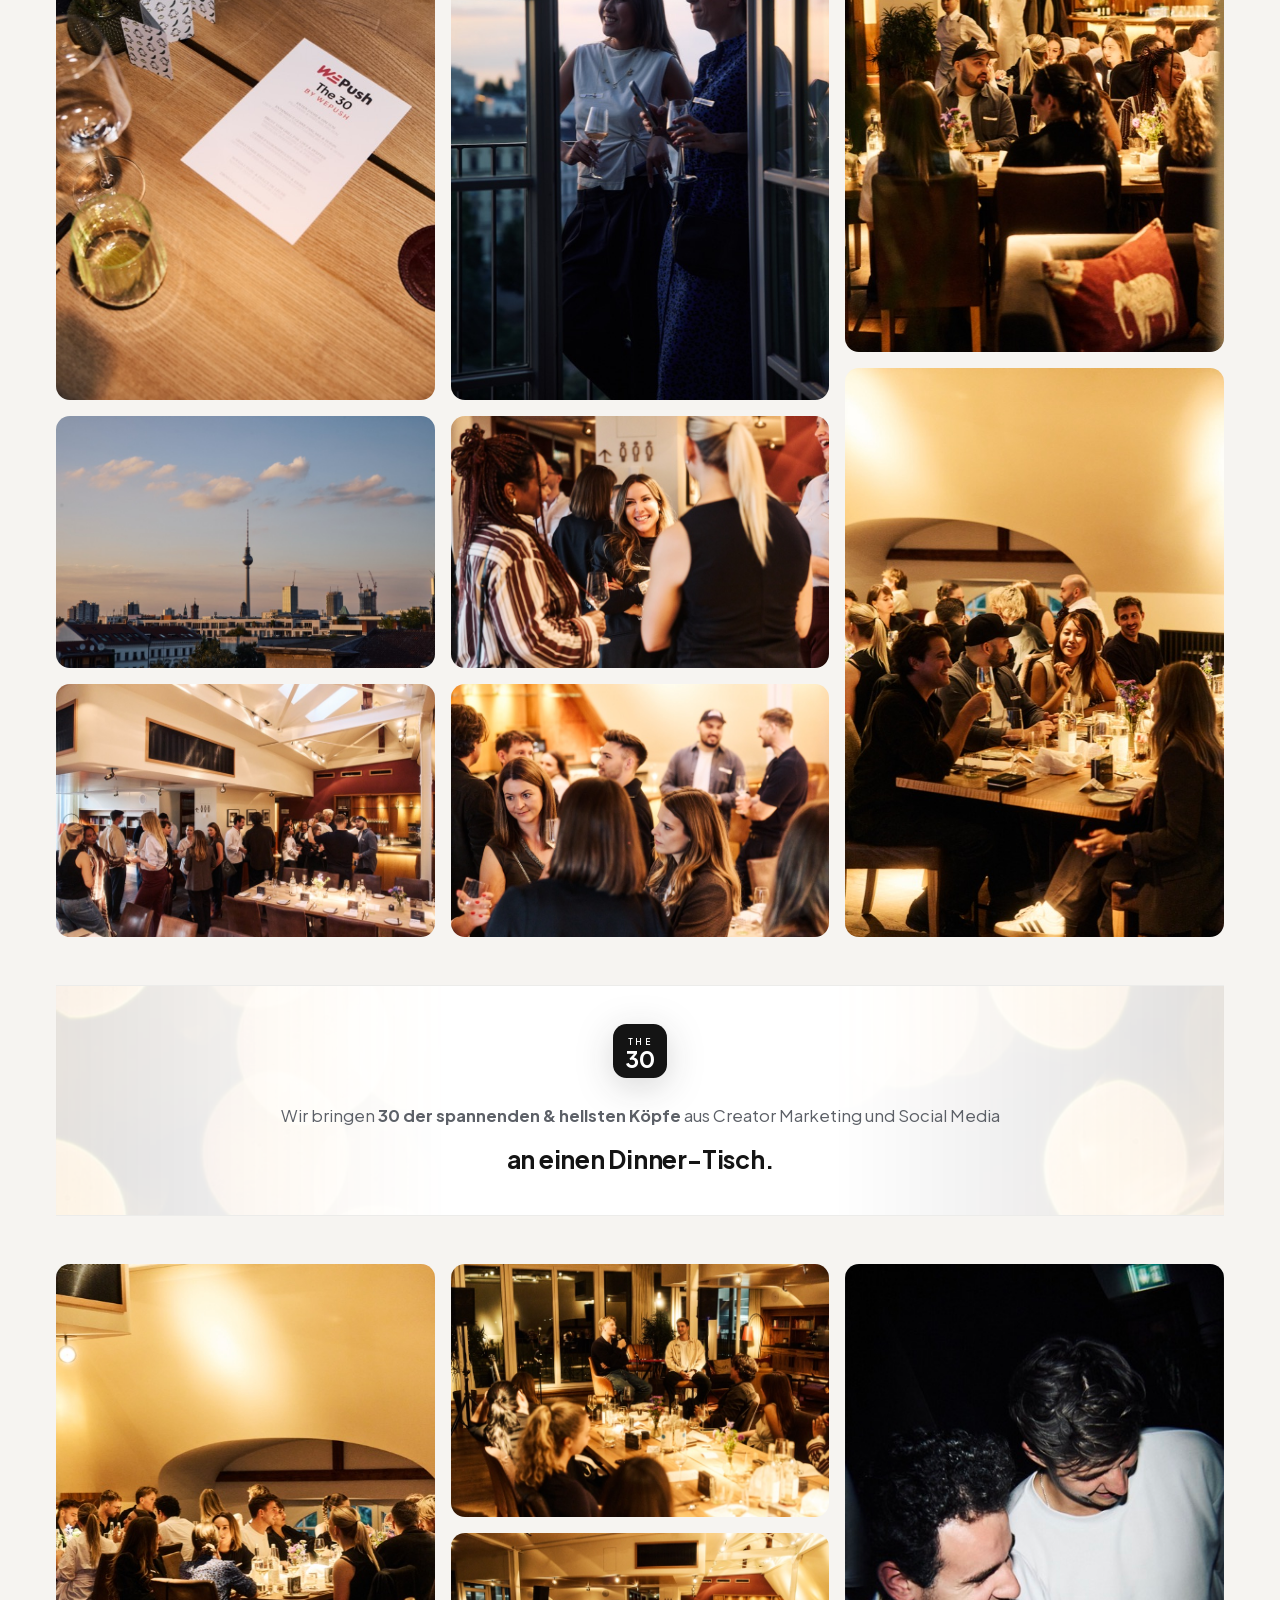
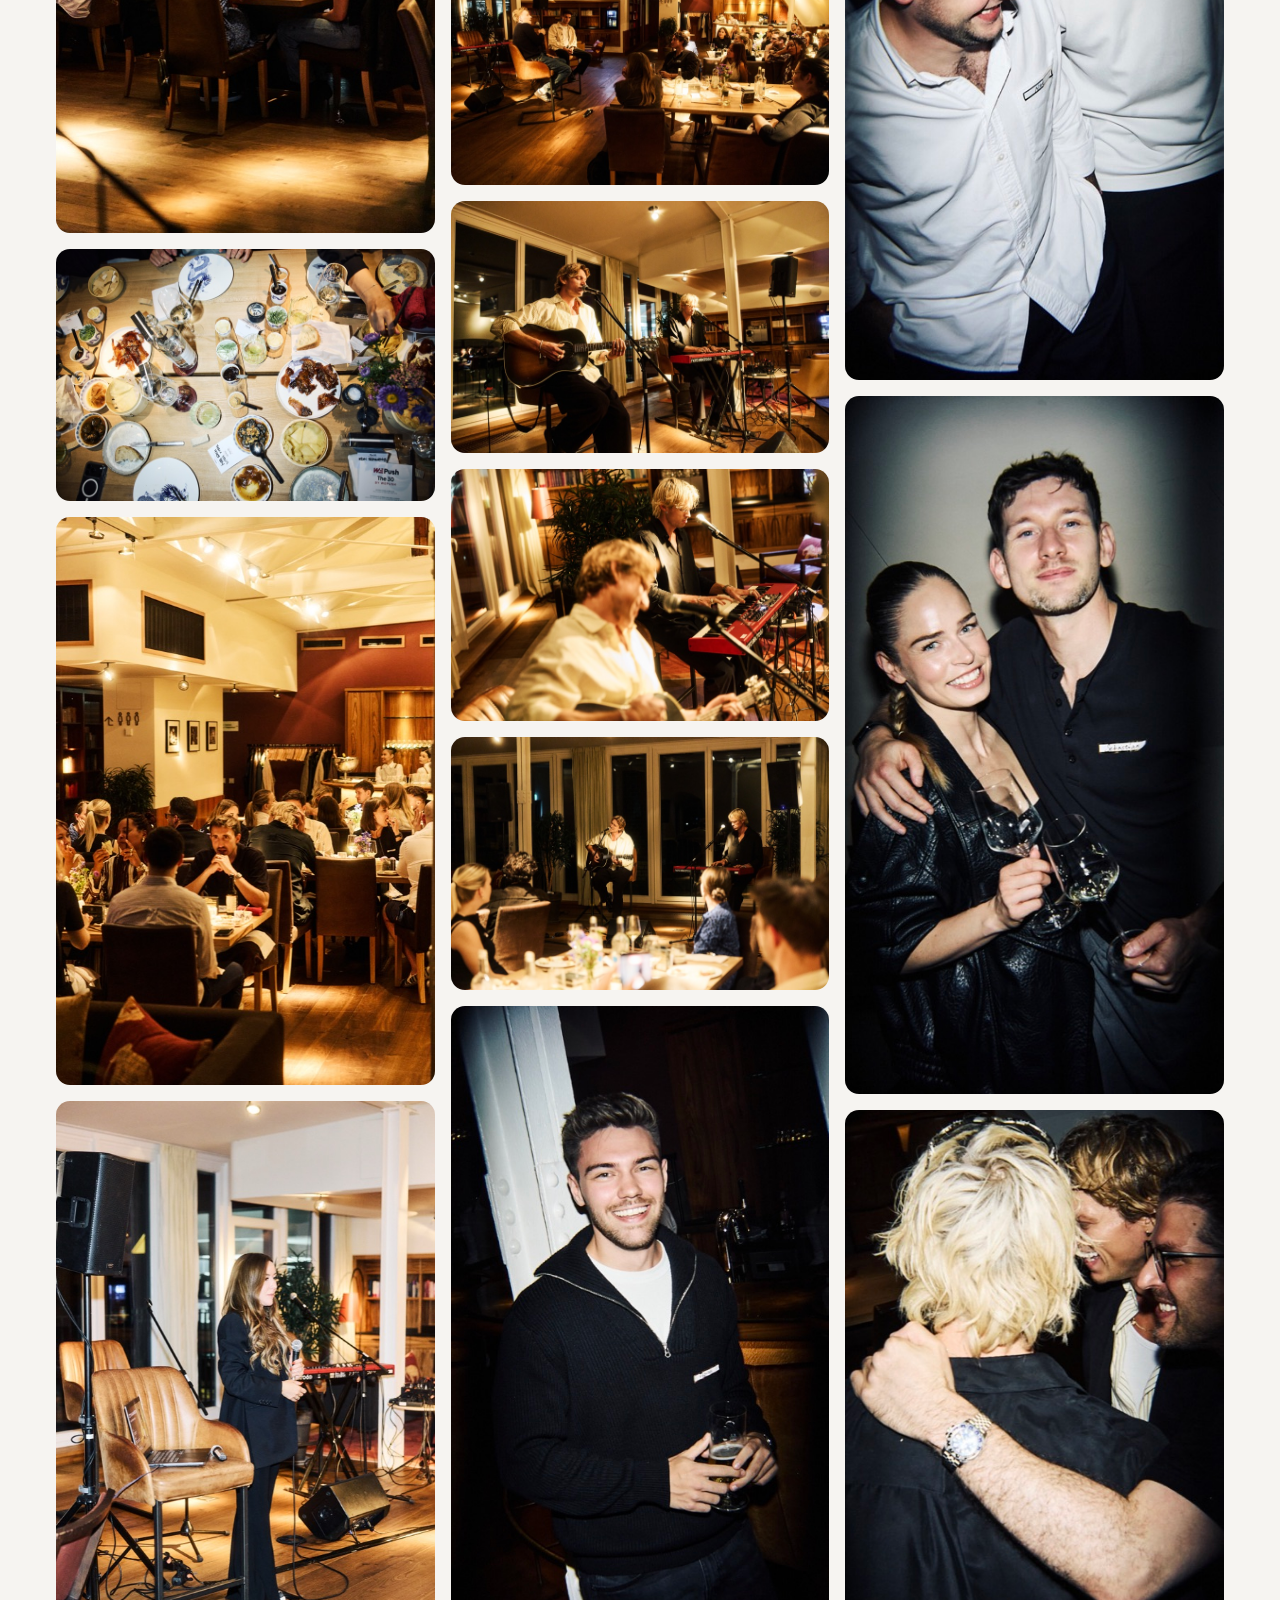
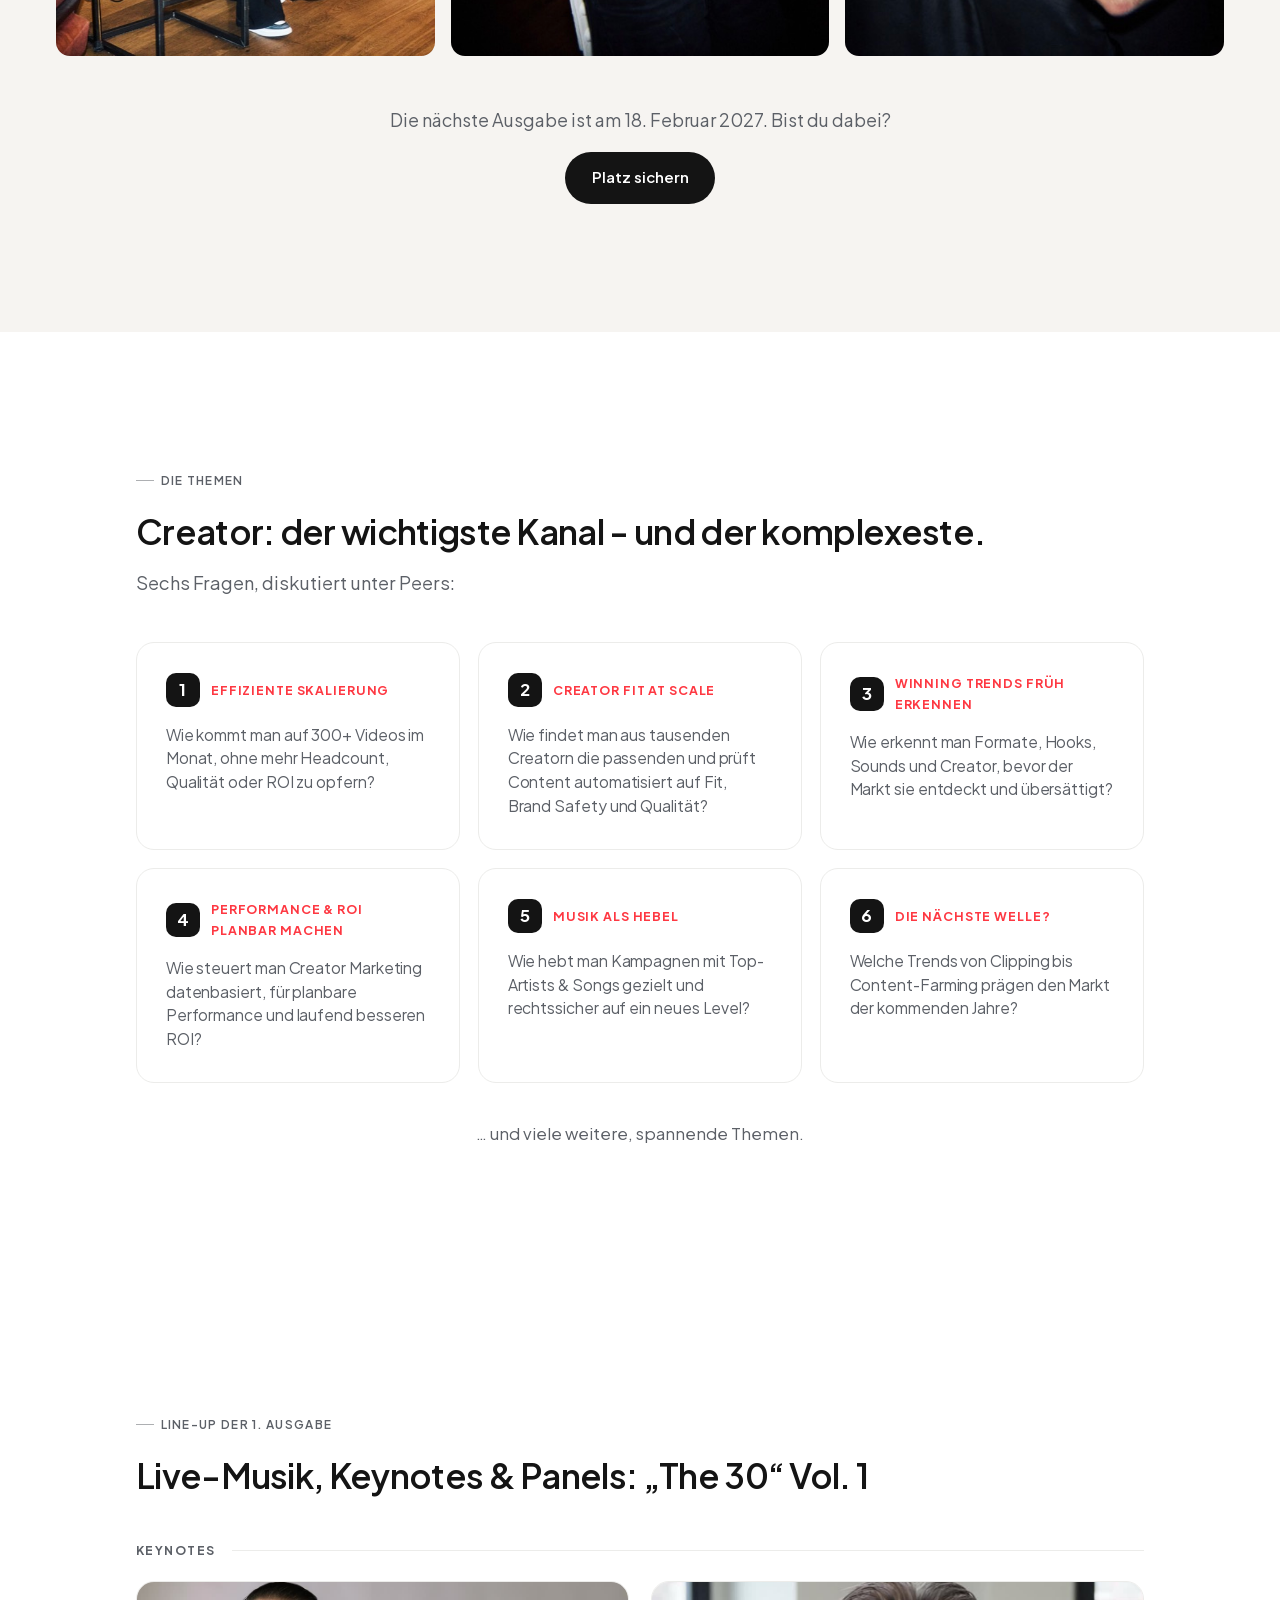
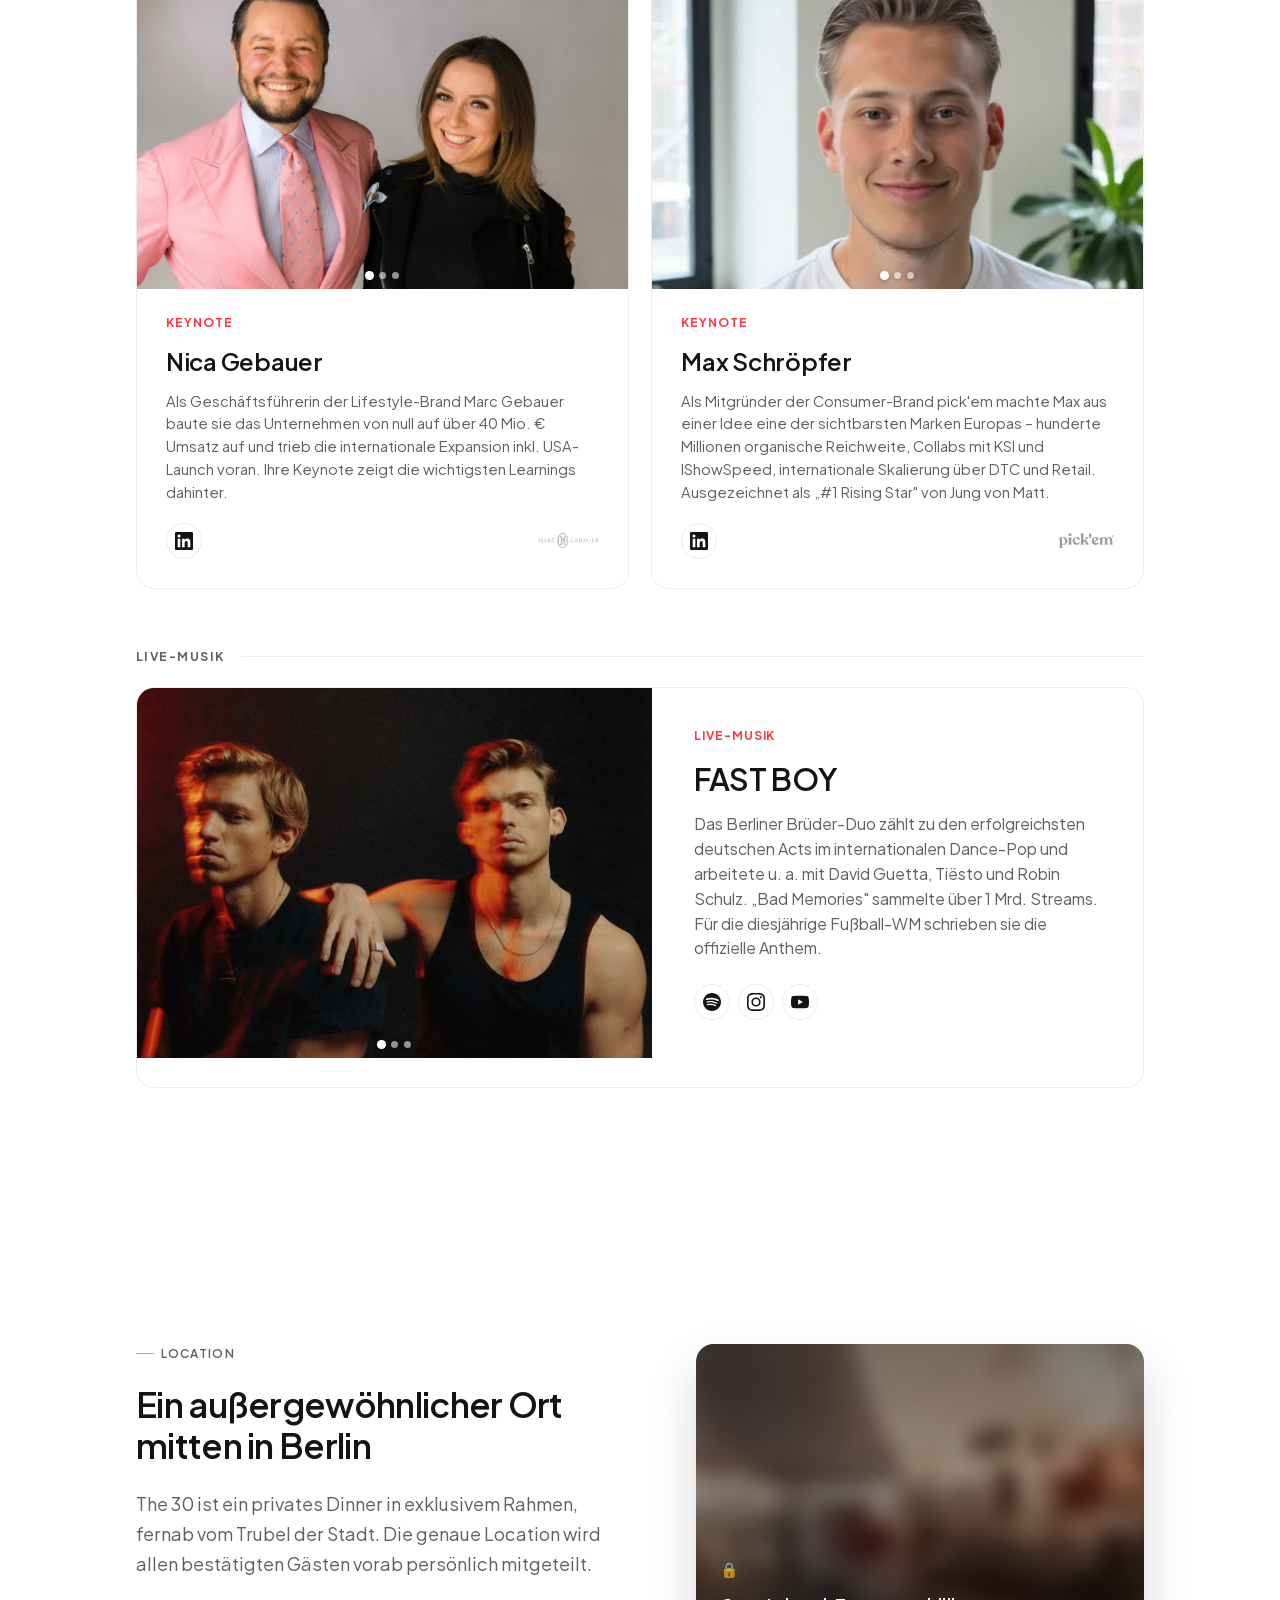
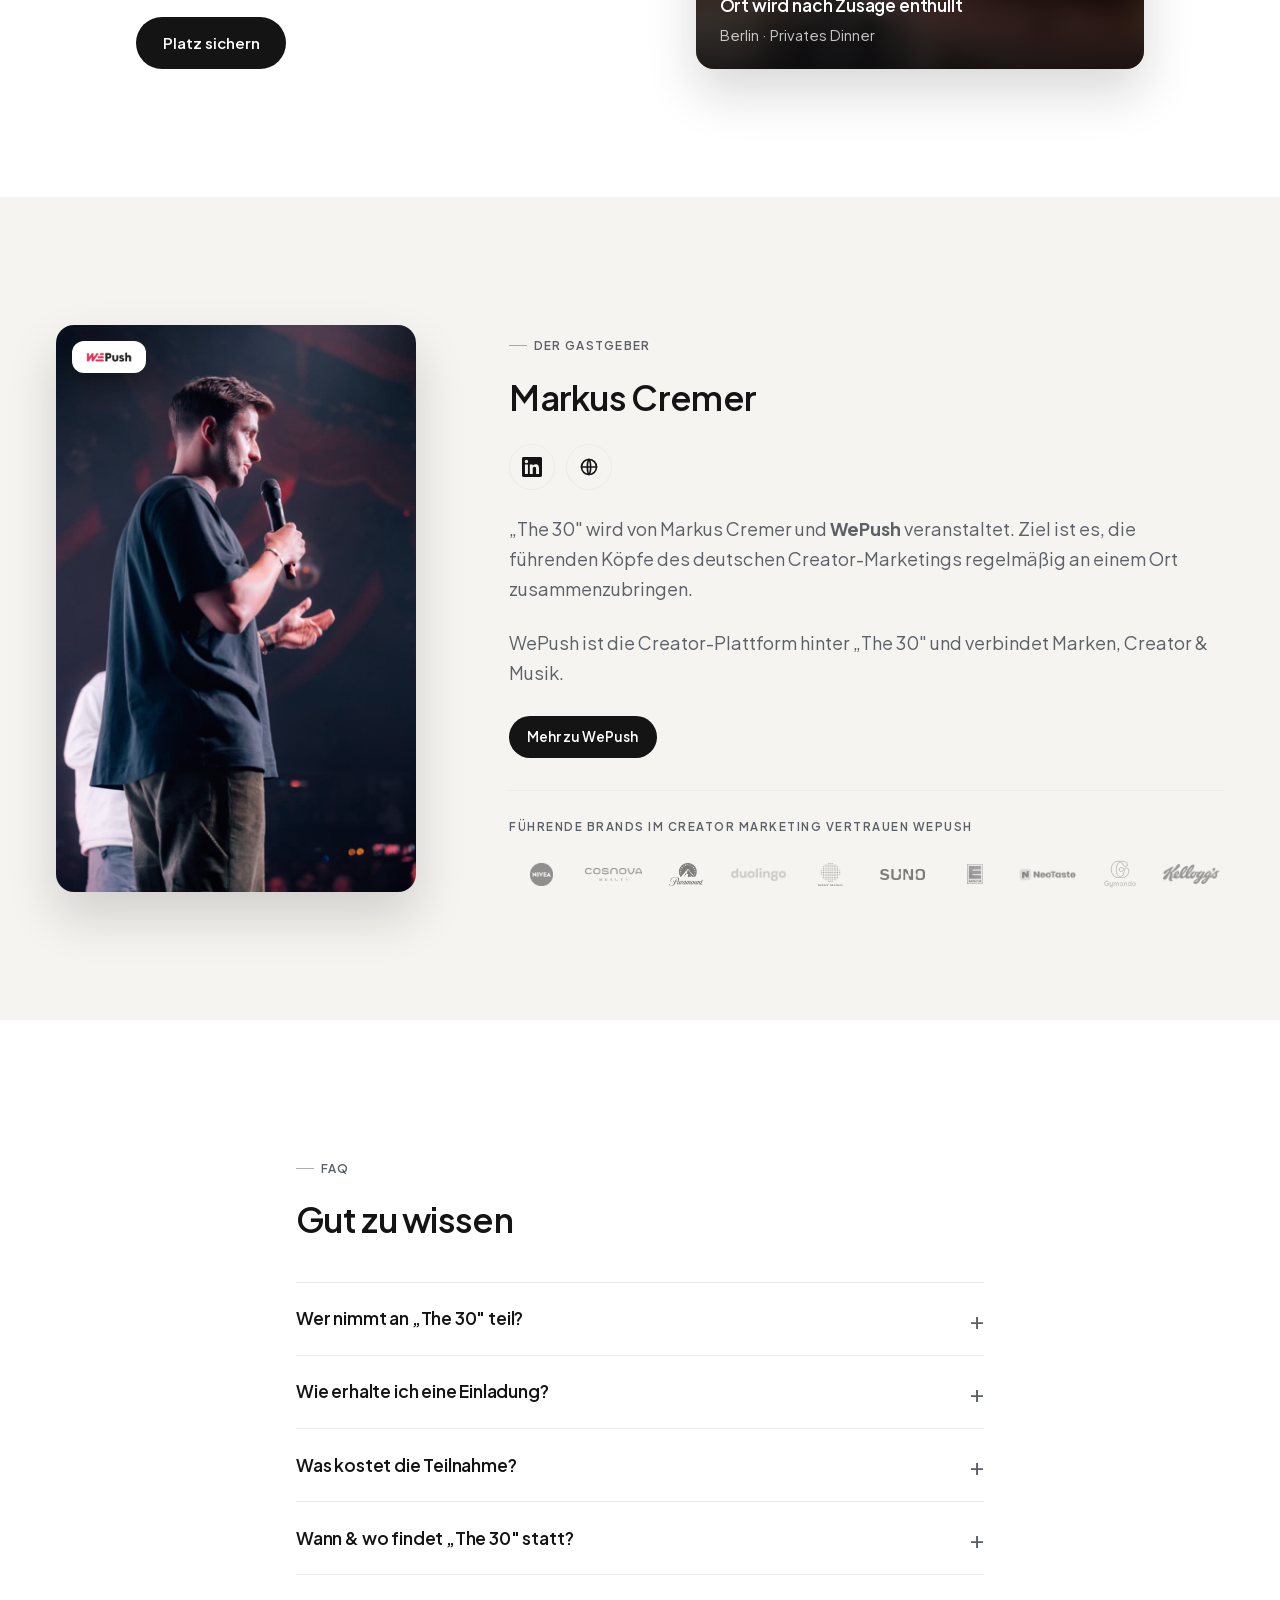
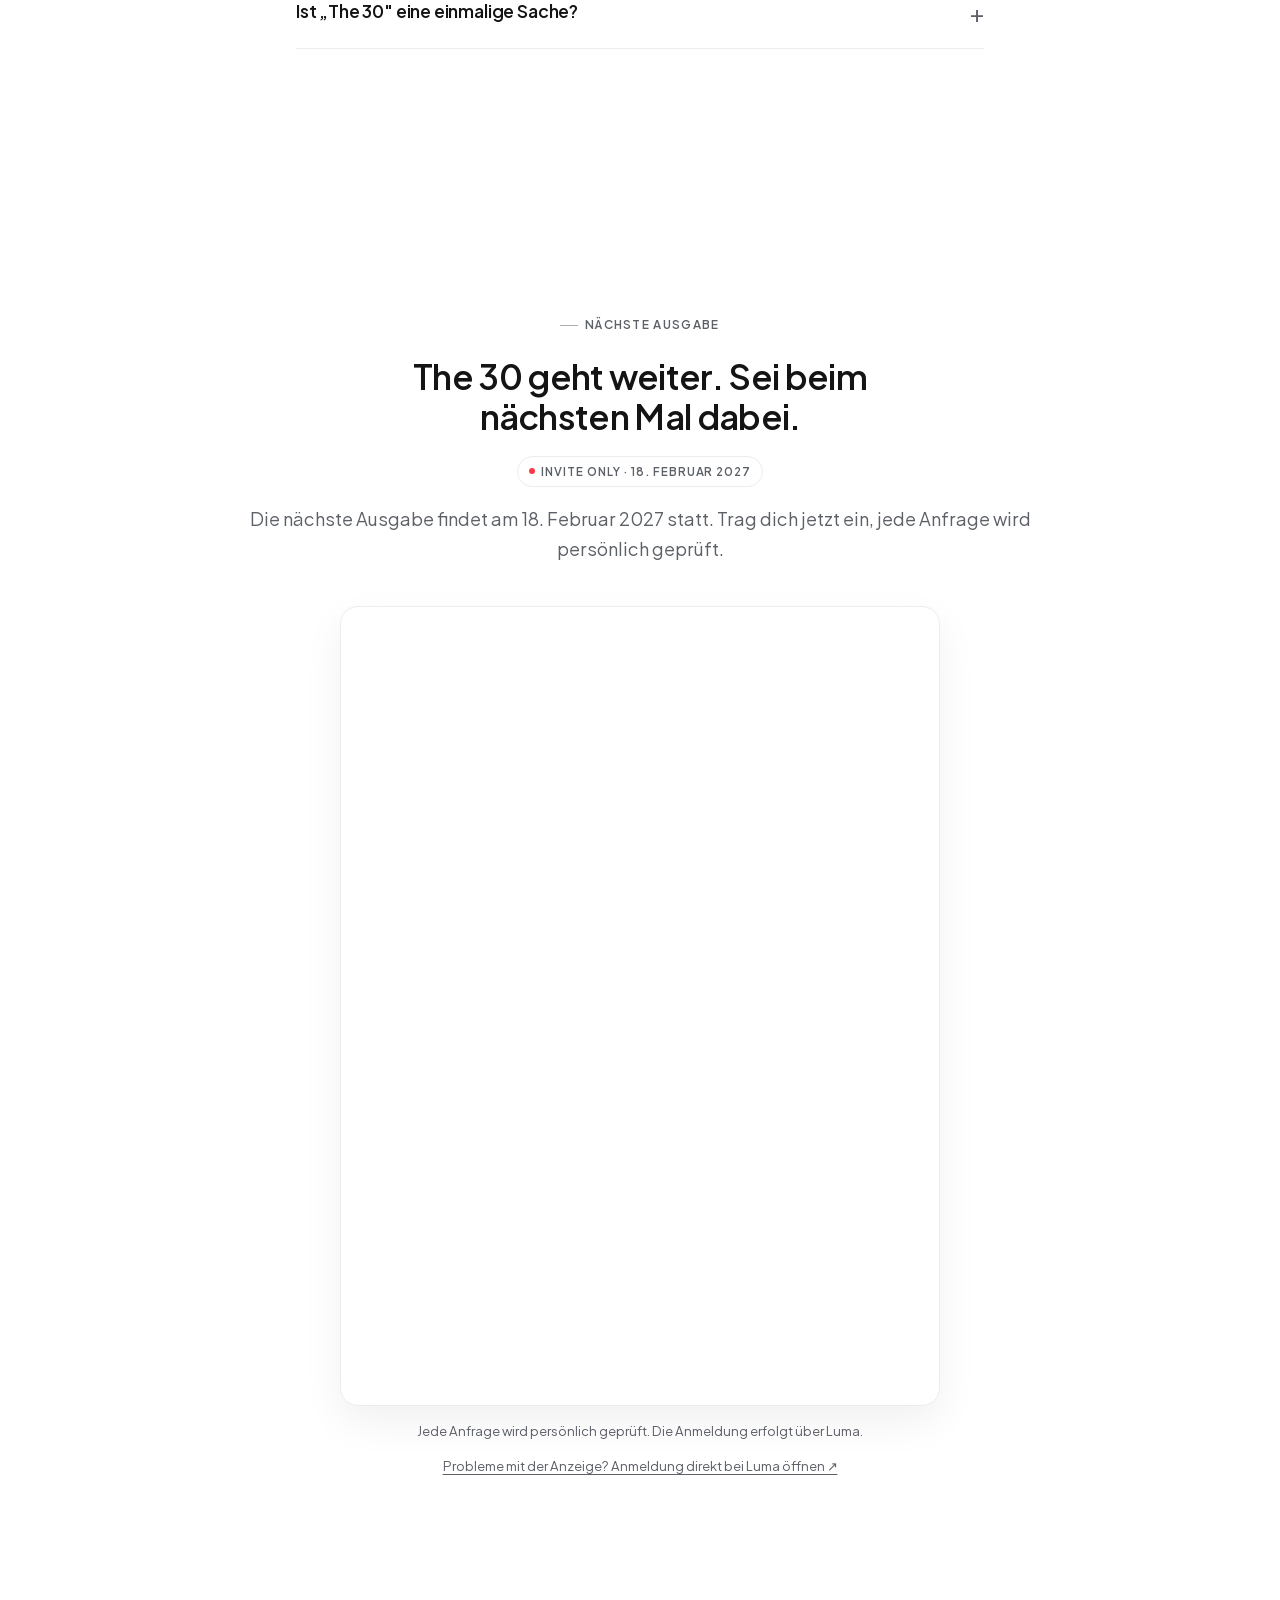
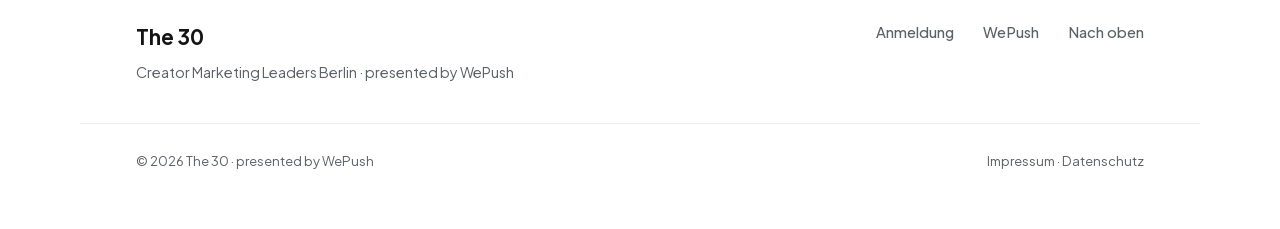
==== commit f7cc0ed8: "Embed Luma registration and route event CTAs to signup section" ====
--- a/index.html
+++ b/index.html
@@ -50,7 +50,7 @@
         <button type="button" class="langswitch__btn is-active" data-lang="de">DE</button>
         <button type="button" class="langswitch__btn" data-lang="en">EN</button>
       </div>
-      <a href="https://luma.com/bhbs4krd" target="_blank" rel="noopener" class="btn btn--dark btn--nav" data-en="Secure my spot">Platz sichern</a>
+      <a href="#register" class="btn btn--dark btn--nav" data-en="Secure my spot">Platz sichern</a>
     </div>
   </header>
 
@@ -68,7 +68,7 @@
           </p>
         </div>
         <div class="hero__cta">
-          <a href="https://luma.com/bhbs4krd" target="_blank" rel="noopener" class="btn btn--dark btn--lg" data-en="Secure my spot">Platz sichern</a>
+          <a href="#register" class="btn btn--dark btn--lg" data-en="Secure my spot">Platz sichern</a>
         </div>
       </div>
       <div class="hero__media reveal">
@@ -151,7 +151,7 @@
       </div>
     </article></div>
       <div class="section-cta reveal">
-        <a href="https://luma.com/bhbs4krd" target="_blank" rel="noopener" class="btn btn--dark" data-en="Secure my spot">Platz sichern</a>
+        <a href="#register" class="btn btn--dark" data-en="Secure my spot">Platz sichern</a>
       </div>
     </div>
   </section>
@@ -343,9 +343,9 @@
       </div>
       <div class="section-cta reveal">
         <p class="section-cta__text" data-en="The next edition is on 18 February 2027. Are you in?">Die nächste Ausgabe ist am 18. Februar 2027. Bist du dabei?</p>
-        <a href="https://luma.com/bhbs4krd"
+        <a href="#register"
            class="btn btn--dark"
-           target="_blank" rel="noopener" data-en="Secure my spot">Platz sichern</a>
+           data-en="Secure my spot">Platz sichern</a>
       </div>
     </div>
   </section>
@@ -483,9 +483,9 @@
         <h2 class="section__title section__title--sm" data-en="An extraordinary place in the heart of Berlin">Ein außergewöhnlicher Ort mitten in Berlin</h2>
         <p class="lead" data-en="The 30 is a private dinner in an exclusive setting, away from the bustle of the city. The exact location is shared personally with all confirmed guests in advance.">The 30 ist ein privates Dinner in exklusivem Rahmen, fernab vom Trubel der Stadt. Die genaue Location wird allen bestätigten Gästen vorab persönlich mitgeteilt.</p>
         <div class="section-cta reveal">
-          <a href="https://luma.com/bhbs4krd"
+          <a href="#register"
              class="btn btn--dark"
-             target="_blank" rel="noopener" data-en="Secure my spot">Platz sichern</a>
+             data-en="Secure my spot">Platz sichern</a>
         </div>
       </div>
       <div class="location__media reveal">
@@ -561,30 +561,25 @@
   </section>
 
   <!-- ============ REGISTER (Luma) ============ -->
-  <section class="section register" id="register">
+  <section class="section register" id="register" tabindex="-1" aria-labelledby="register-title">
     <div class="container register__inner">
       <span class="eyebrow" data-en="Next edition">Nächste Ausgabe</span>
-      <h2 class="section__title section__title--sm reveal" data-en="The 30 continues. Be there next time.">The 30 geht weiter. Sei beim nächsten Mal dabei.</h2>
+      <h2 id="register-title" class="section__title section__title--sm reveal" data-en="The 30 continues. Be there next time.">The 30 geht weiter. Sei beim nächsten Mal dabei.</h2>
       <p class="register__status reveal" data-en="Invite only · 18 February 2027">Invite only · 18. Februar 2027</p>
       <p class="lead reveal" data-en="The next edition takes place on 18 February 2027. Put your name down now, every request is reviewed personally.">Die nächste Ausgabe findet am 18. Februar 2027 statt. Trag dich jetzt ein, jede Anfrage wird persönlich geprüft.</p>
-      <div class="luma-embed reveal">
-        <!-- Offizieller Luma-Checkout-Button: öffnet die Anmeldung als Overlay.
-             Ohne das Luma-Script bleibt es ein normaler Link auf die Event-Seite. -->
-        <a
-          href="https://luma.com/bhbs4krd"
-          class="btn btn--dark btn--lg"
-          target="_blank" rel="noopener"
-          data-en="Secure my spot"
-        >Platz sichern</a>
-        <p class="luma-embed__note" data-en="Opens the registration page at Luma in a new tab.">Öffnet die Anmeldeseite bei Luma in einem neuen Tab.</p>
-      </div>
-      <!-- Mobile: kompakte Karte statt scrollbarem Embed -->
-      <a class="luma-card reveal" href="https://luma.com/bhbs4krd" target="_blank" rel="noopener">
-        <span class="luma-card__date" data-en="Next edition · 18 February 2027">Nächste Ausgabe · 18. Februar 2027</span>
-        <span class="luma-card__title">The 30: Creator Marketing Leaders</span>
-        <span class="luma-card__btn" data-en="Secure my spot">Platz sichern</span>
-        <span class="luma-card__note" data-en="Every request is reviewed personally">Jede Anfrage wird persönlich geprüft</span>
-      </a>
+      <div class="luma-embed">
+        <iframe
+          id="luma-registration"
+          src="https://luma.com/embed/event/evt-eEInDO1rMSK2lyG/simple"
+          title="Luma-Anmeldung: The 30 · Vol. 2 · 18. Februar 2027"
+          width="600" height="800"
+          loading="lazy"
+          allow="fullscreen; payment"
+          aria-label="Anmeldung für The 30, Vol. 2"
+        ></iframe>
+        <p class="luma-embed__note" data-en="Every request is reviewed personally. Registration is handled by Luma.">Jede Anfrage wird persönlich geprüft. Die Anmeldung erfolgt über Luma.</p>
+        <a class="luma-embed__fallback" href="https://luma.com/bhbs4krd" target="_blank" rel="noopener noreferrer" data-en="Having trouble? Open registration directly on Luma ↗">Probleme mit der Anzeige? Anmeldung direkt bei Luma öffnen ↗</a>
+      </div>
     </div>
   </section>
 
@@ -605,7 +600,7 @@
         <p data-en="Creator Marketing Leaders Berlin · presented by WePush">Creator Marketing Leaders Berlin · presented by WePush</p>
       </div>
       <div class="footer__links">
-        <a href="https://luma.com/bhbs4krd" target="_blank" rel="noopener" data-en="Registration">Anmeldung</a>
+        <a href="#register" data-en="Registration">Anmeldung</a>
         <a href="https://wepush.com" target="_blank" rel="noopener">WePush</a>
         <a href="#top" data-en="Back to top">Nach oben</a>
       </div>
--- a/css/styles.css
+++ b/css/styles.css
@@ -527,24 +527,17 @@
   background: var(--primary); }
 .register__status + .lead { margin-top: 1.1rem; }
 
+#register { scroll-margin-top: 88px; }
 .luma-embed { width: 100%; max-width: 600px; margin: 2.6rem auto 0;
   display: flex; flex-direction: column; align-items: center; gap: 0.9rem; }
-.luma-embed__note { font-size: 0.82rem; color: var(--ink-soft); }
-
-/* Kompakte Anmelde-Karte — ersetzt das Embed auf Mobile (kein Scrollen im iframe) */
-.luma-card { display: none; }
+.luma-embed iframe { display: block; width: 100%; height: 800px; border: 1px solid var(--line);
+  border-radius: var(--radius); background: #fff; box-shadow: 0 16px 40px rgba(20,20,20,.06); }
+.luma-embed__note, .luma-embed__fallback { font-size: 0.82rem; line-height: 1.6; color: var(--ink-soft); }
+.luma-embed__fallback { text-decoration: underline; text-underline-offset: 3px; }
+.luma-embed__fallback:hover { color: var(--ink); }
 @media (max-width: 560px) {
-  .luma-embed { display: none; }
-  .luma-card { display: flex; flex-direction: column; gap: 0.4rem; text-align: center;
-    margin: 2rem auto 0; max-width: 420px; padding: 1.6rem 1.4rem 1.5rem;
-    background: #fff; border: 1px solid var(--line); border-radius: 18px;
-    box-shadow: 0 18px 44px rgba(20,20,20,0.10); }
-  .luma-card__date { font-size: 0.74rem; font-weight: 600; letter-spacing: 0.06em;
-    text-transform: uppercase; color: var(--primary); }
-  .luma-card__title { font-size: 1.12rem; font-weight: 600; letter-spacing: -0.01em; color: var(--ink); }
-  .luma-card__btn { margin-top: 0.9rem; padding: 0.85rem 1.2rem; border-radius: 100px;
-    background: var(--ink); color: #fff; font-size: 0.95rem; font-weight: 600; }
-  .luma-card__note { margin-top: 0.7rem; font-size: 0.78rem; color: var(--ink-soft); }
+  .luma-embed { margin-top: 2rem; }
+  .luma-embed iframe { height: 940px; }
 }
 
 /* ---------- Footer ---------- */
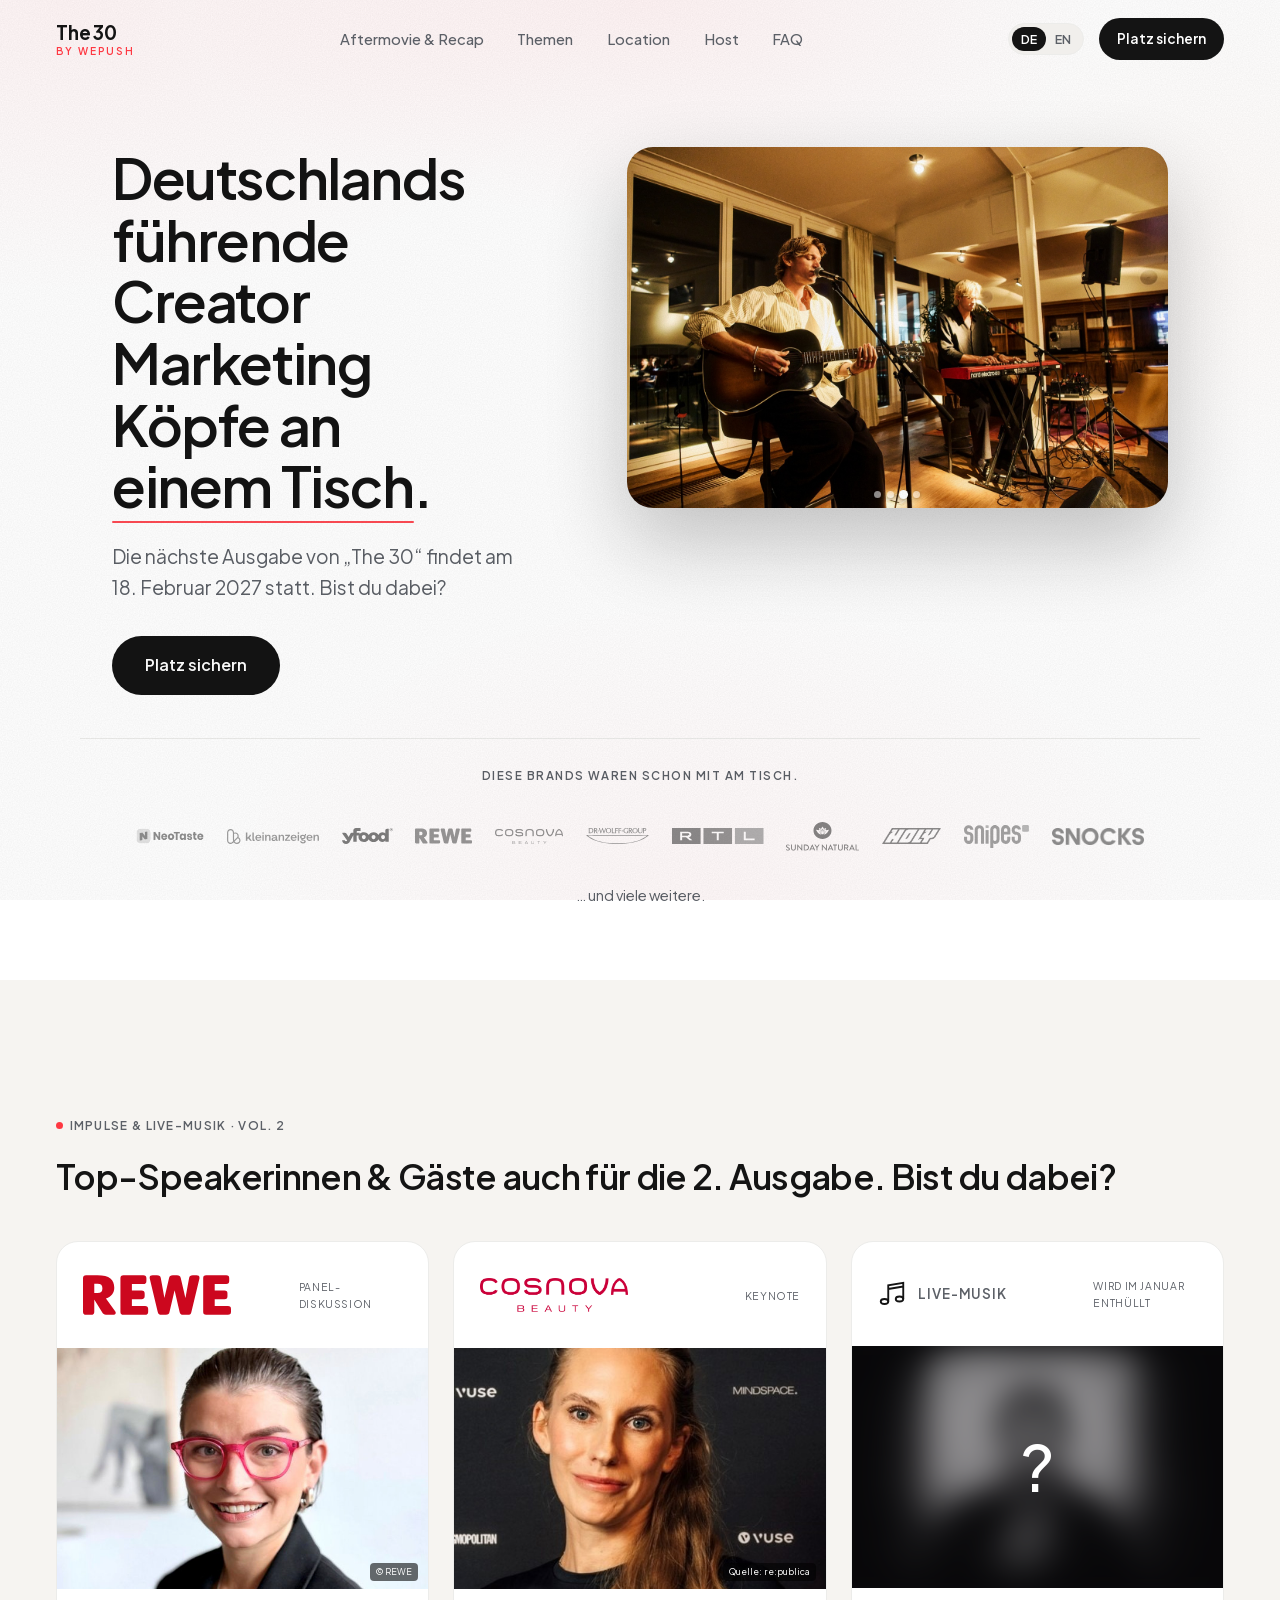
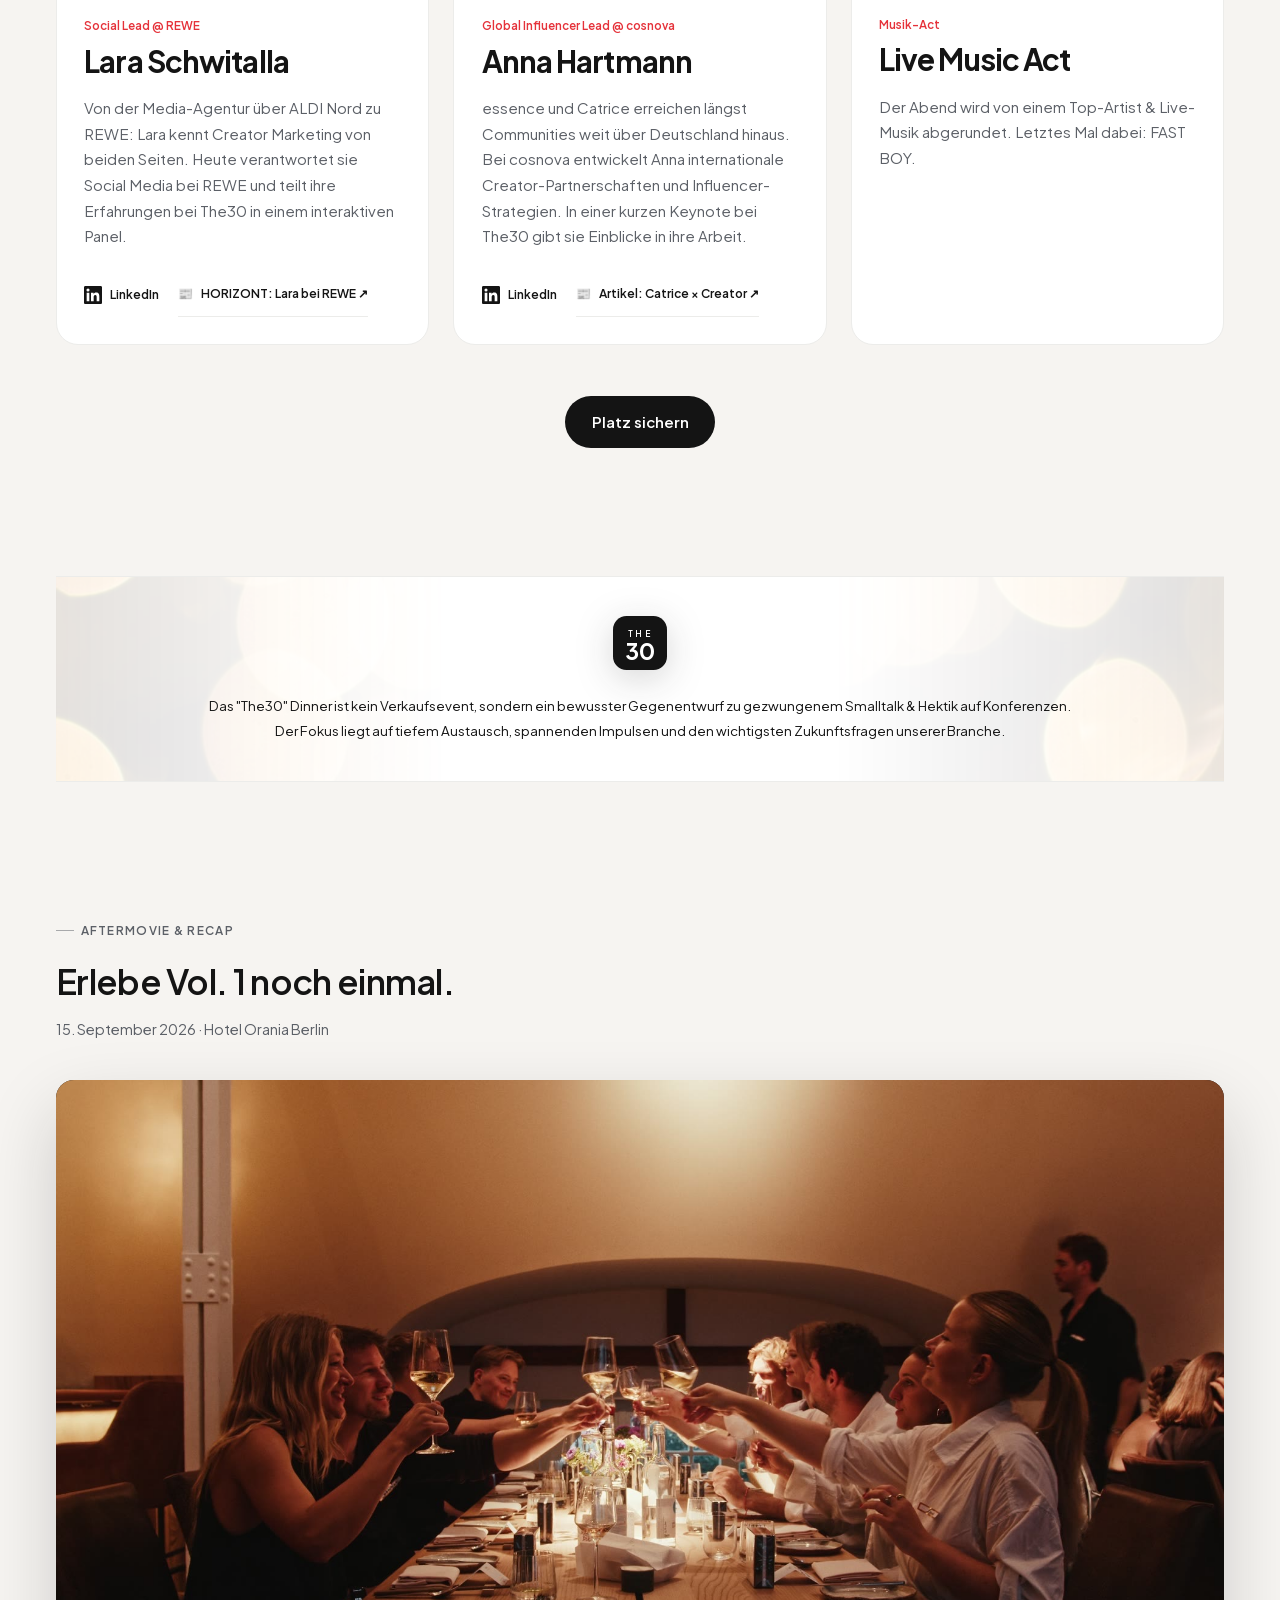
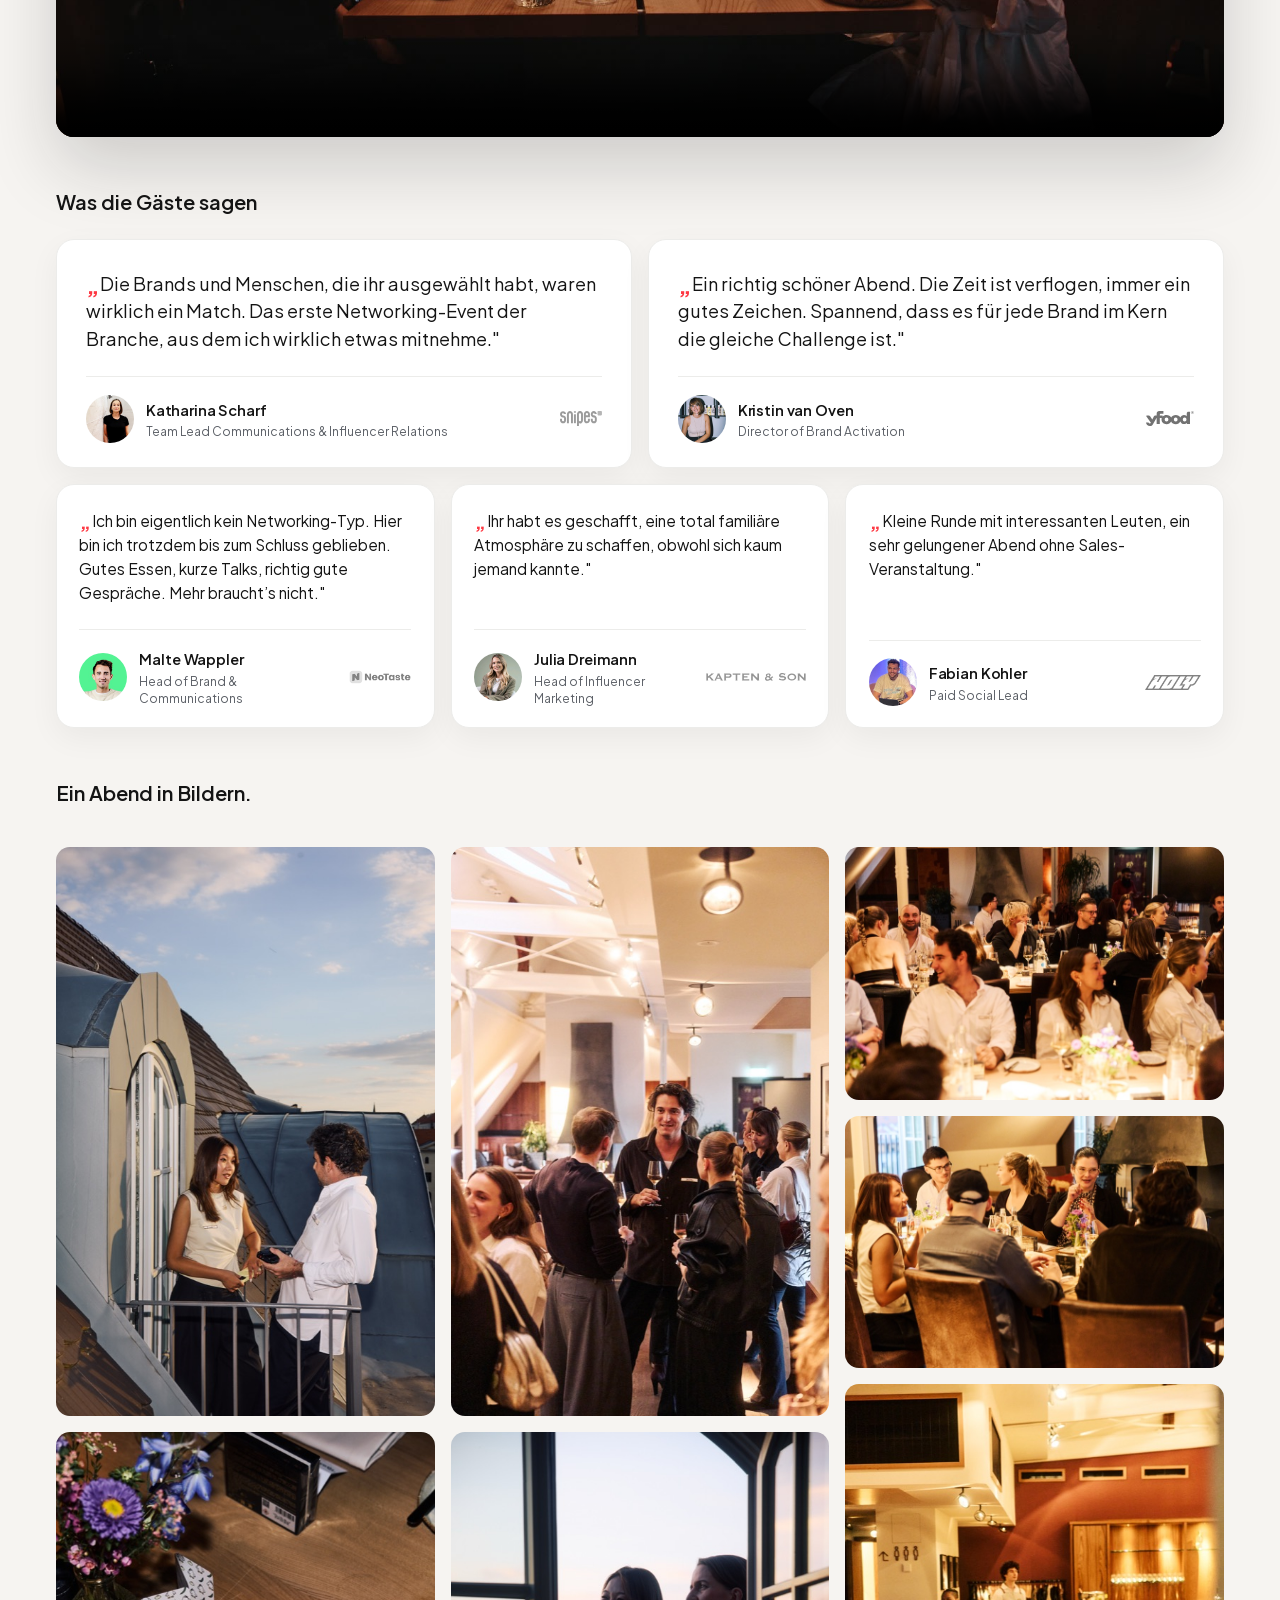
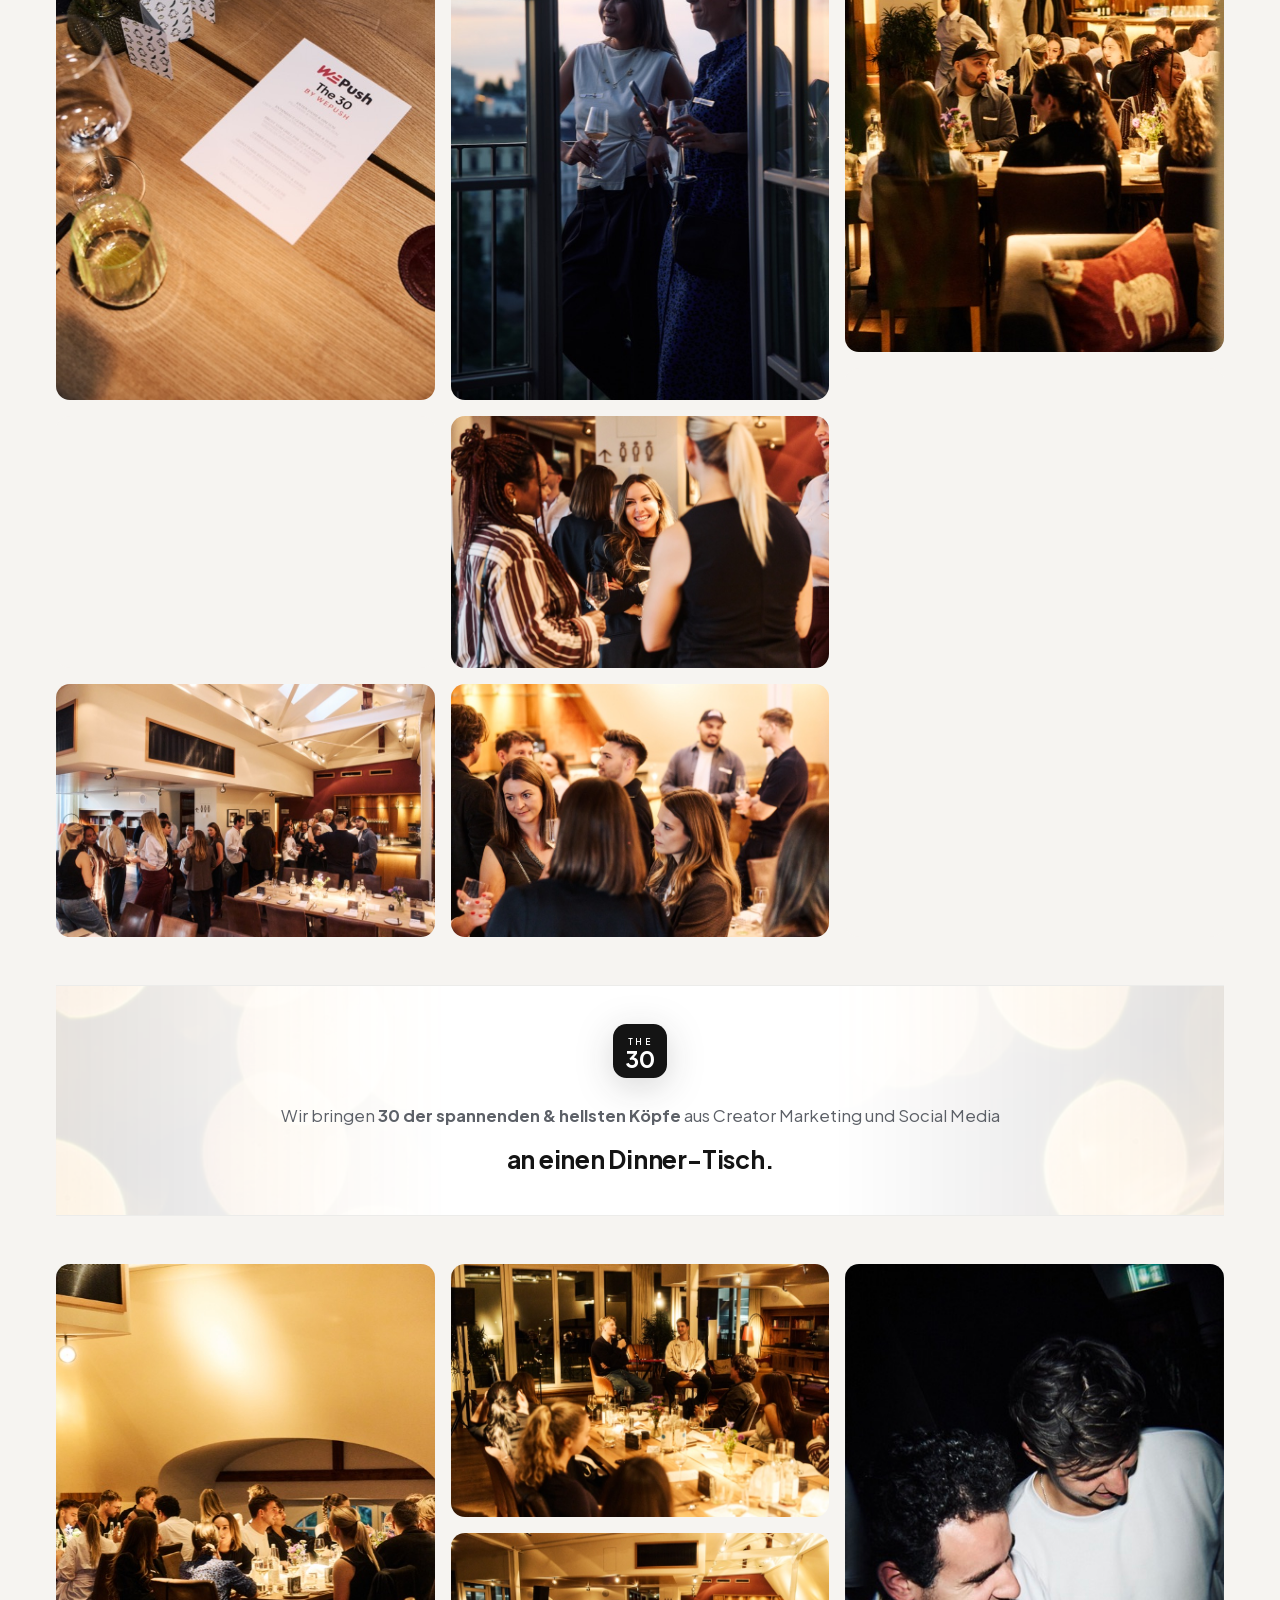
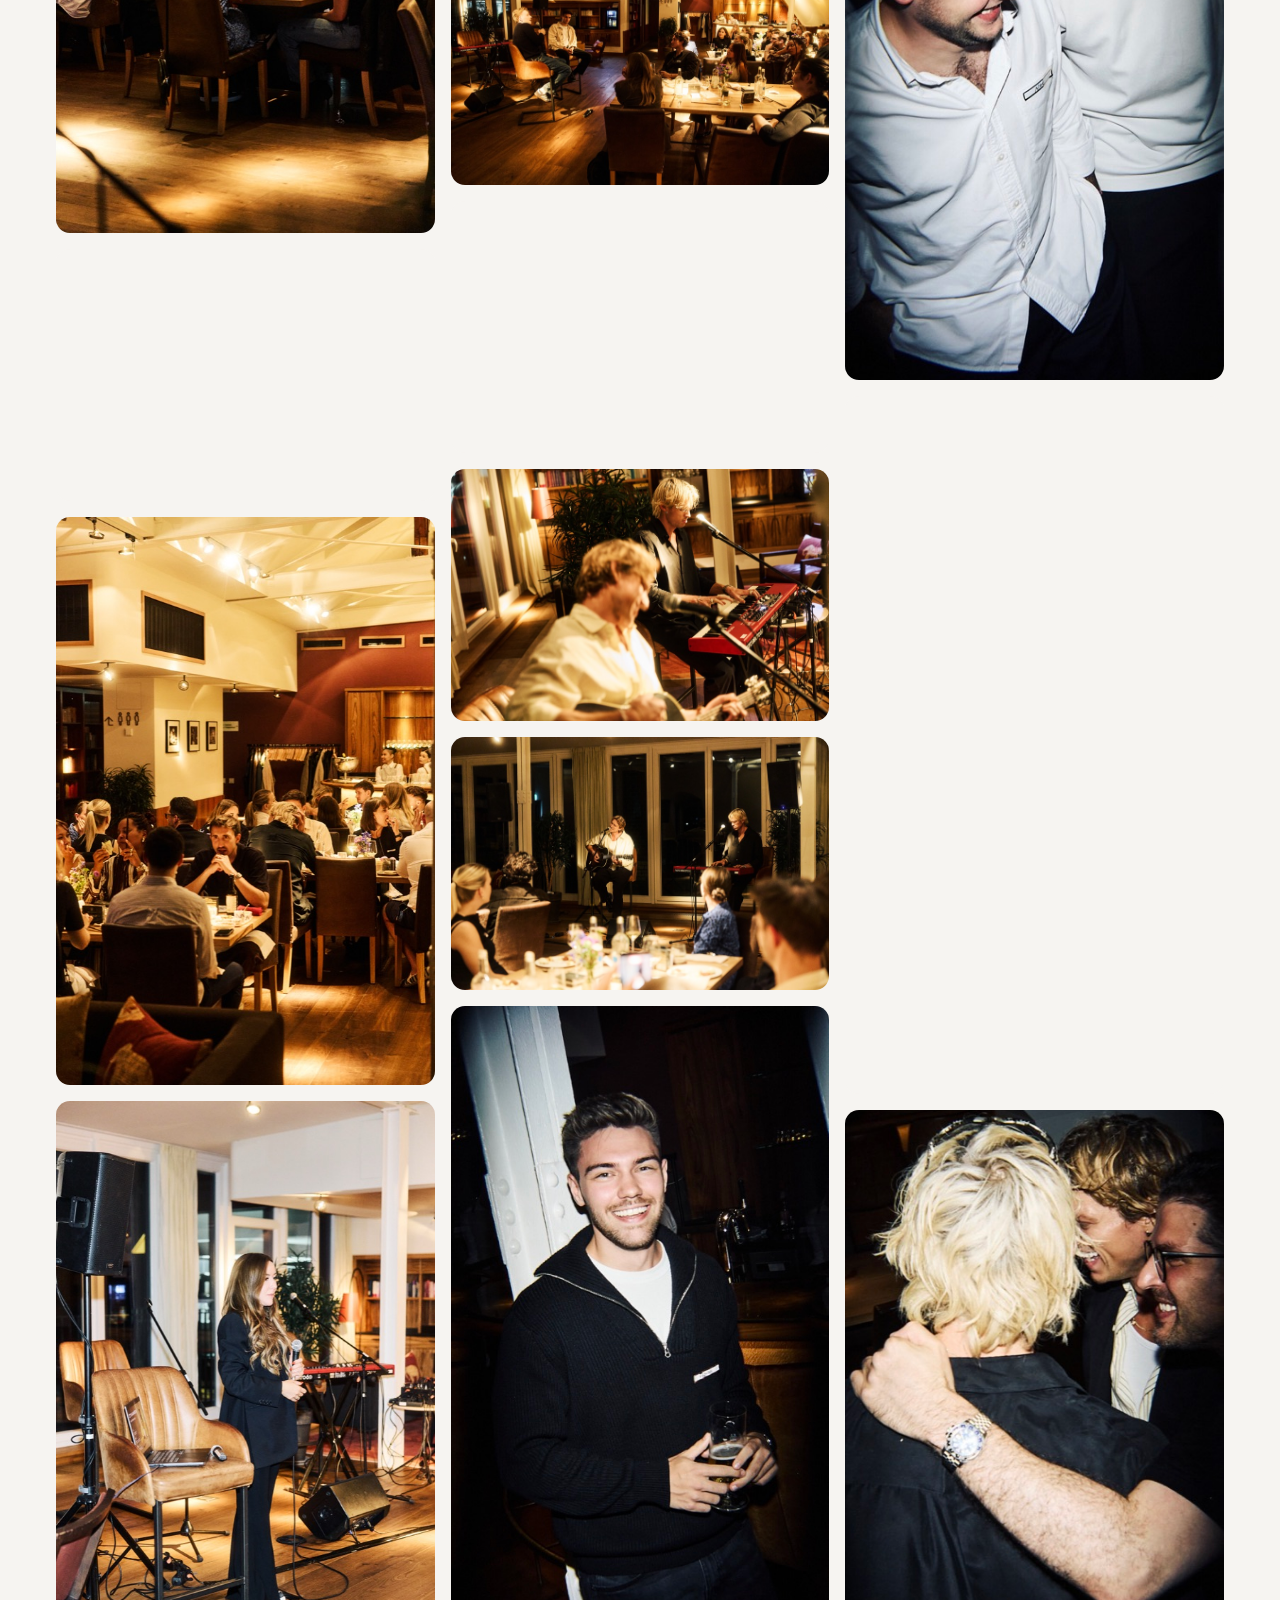
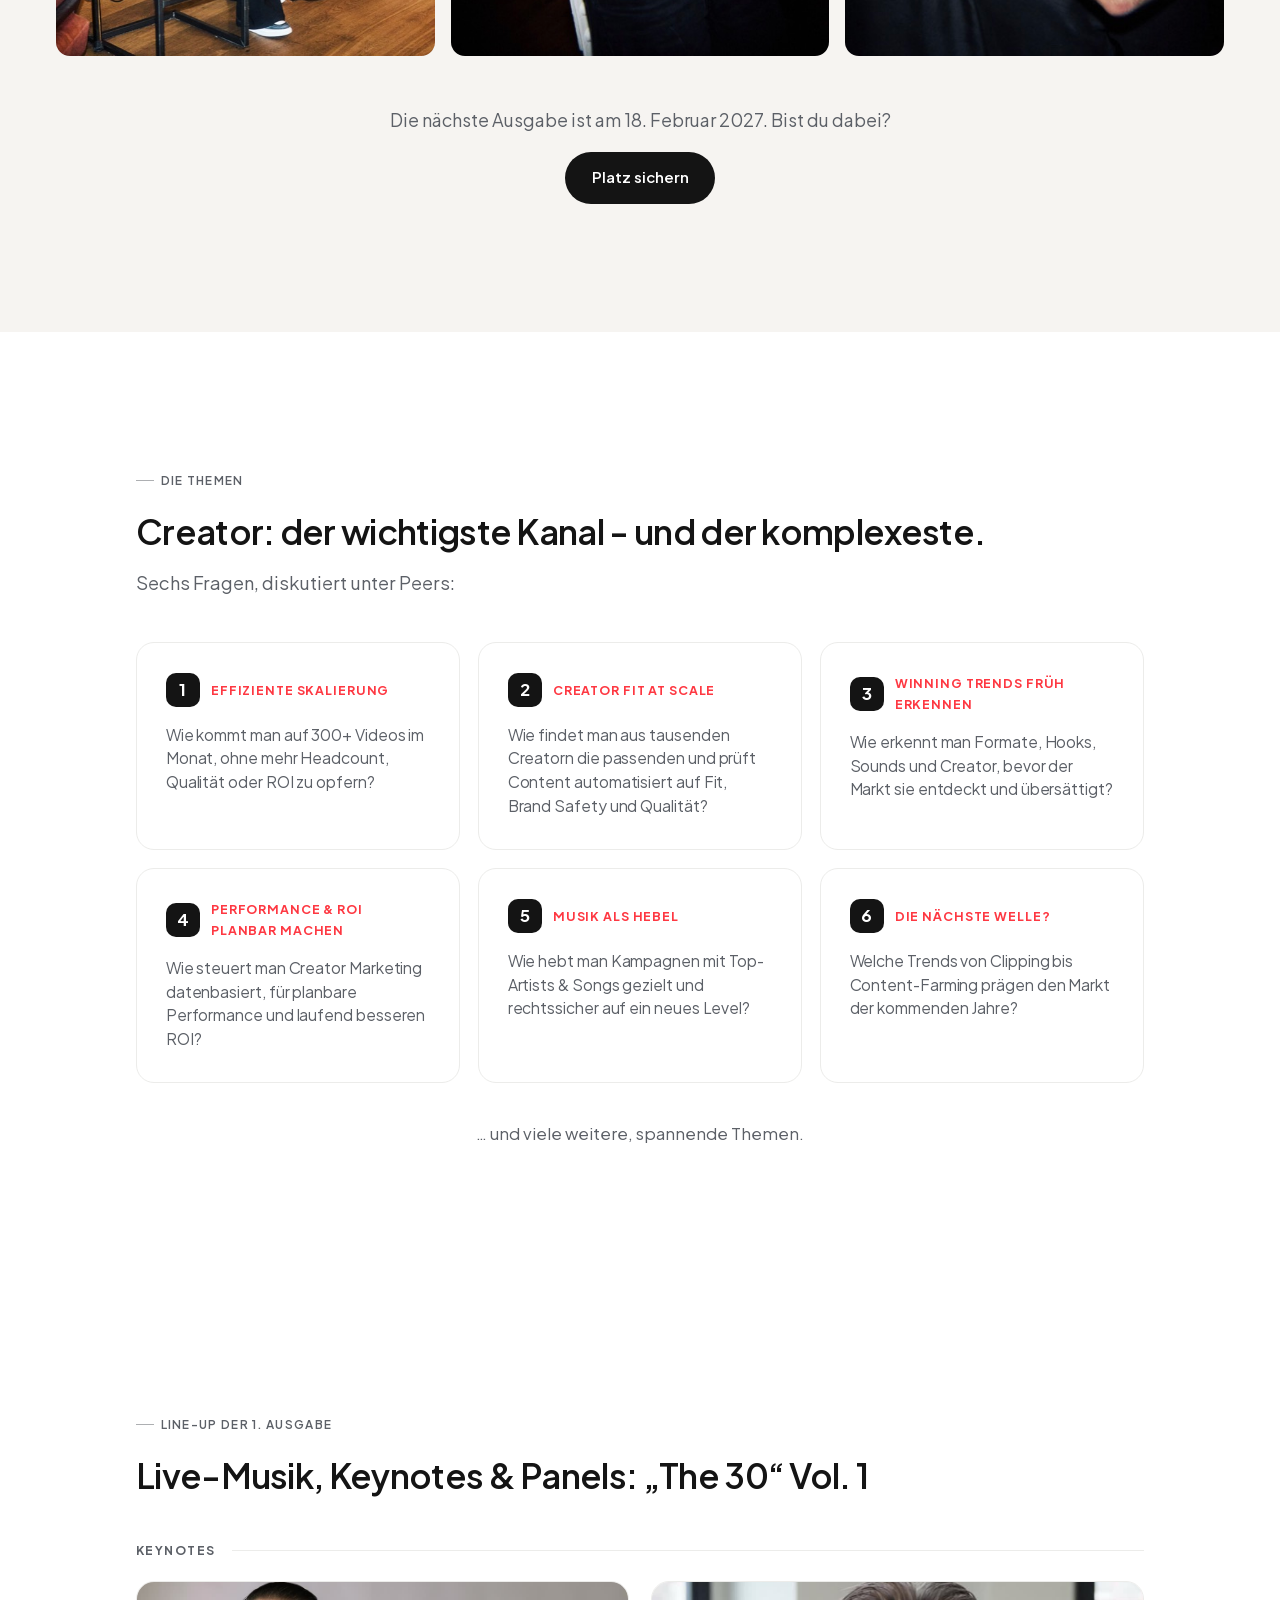
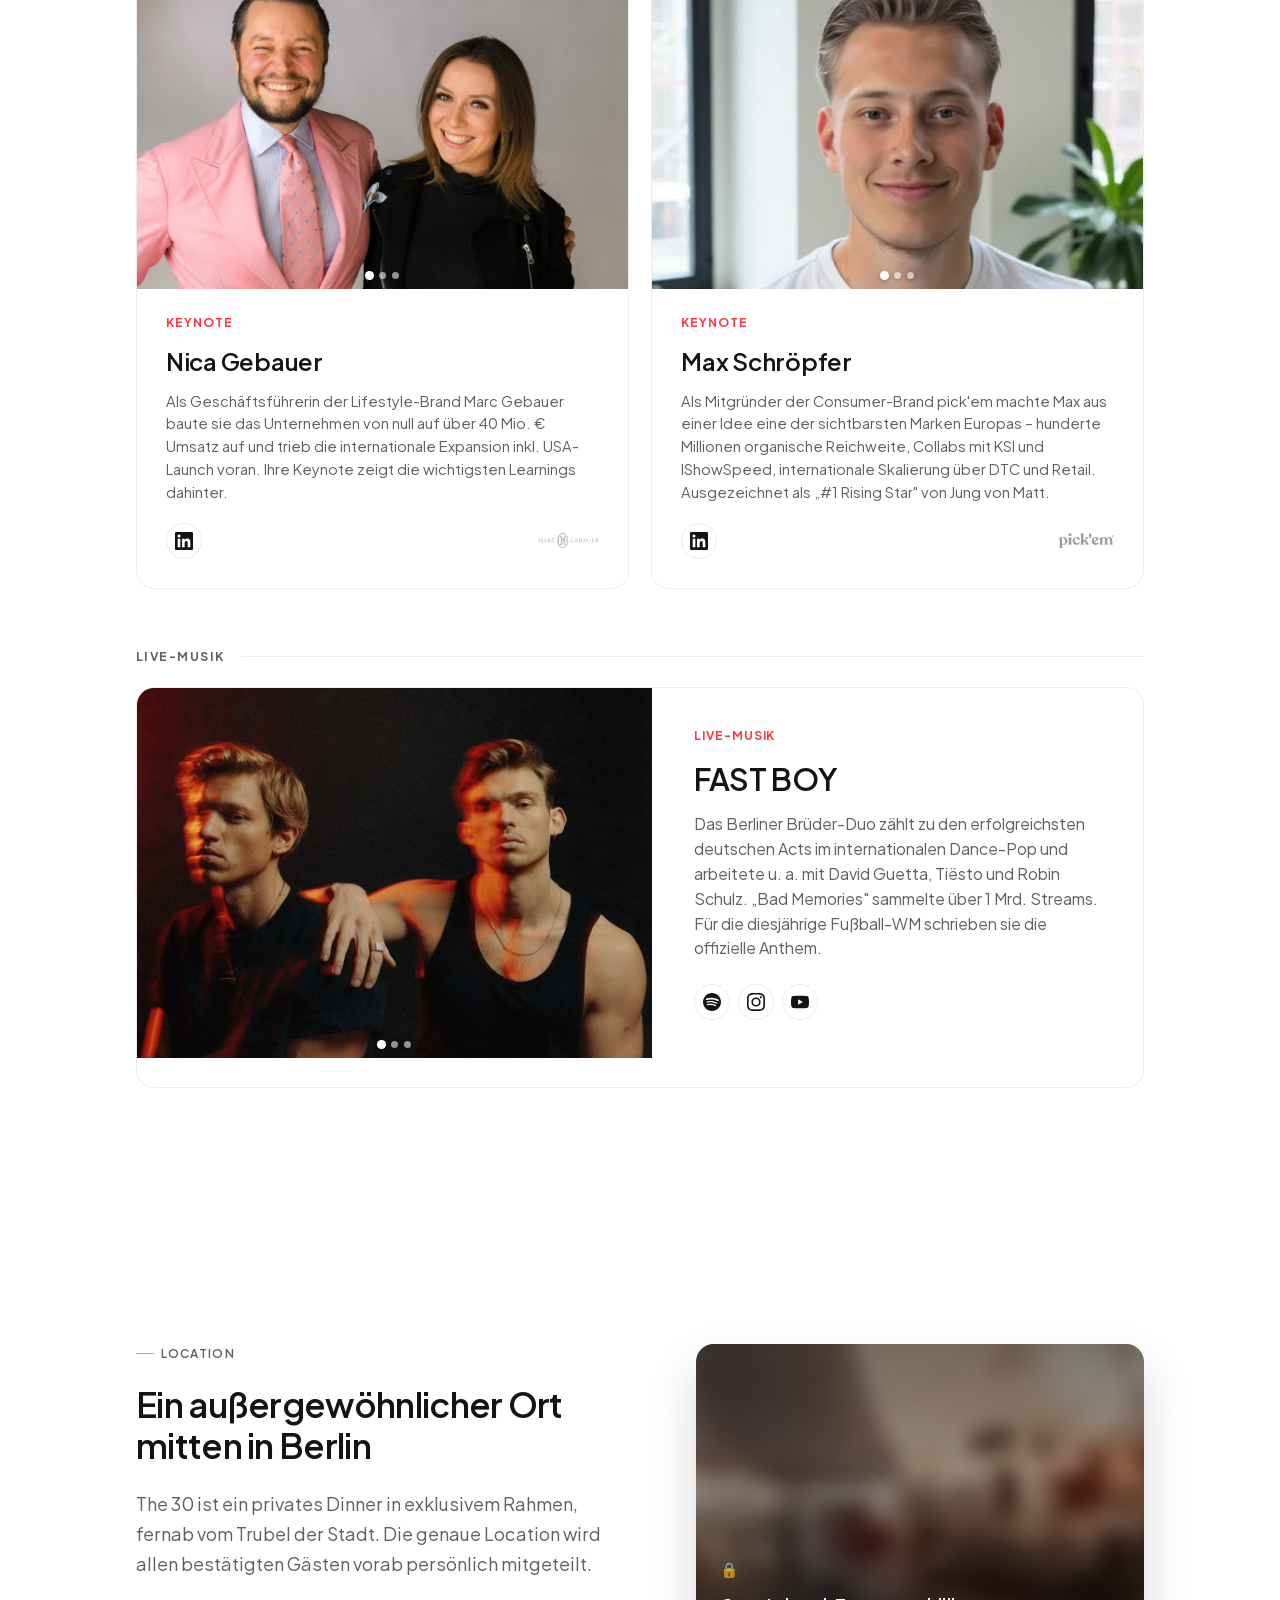
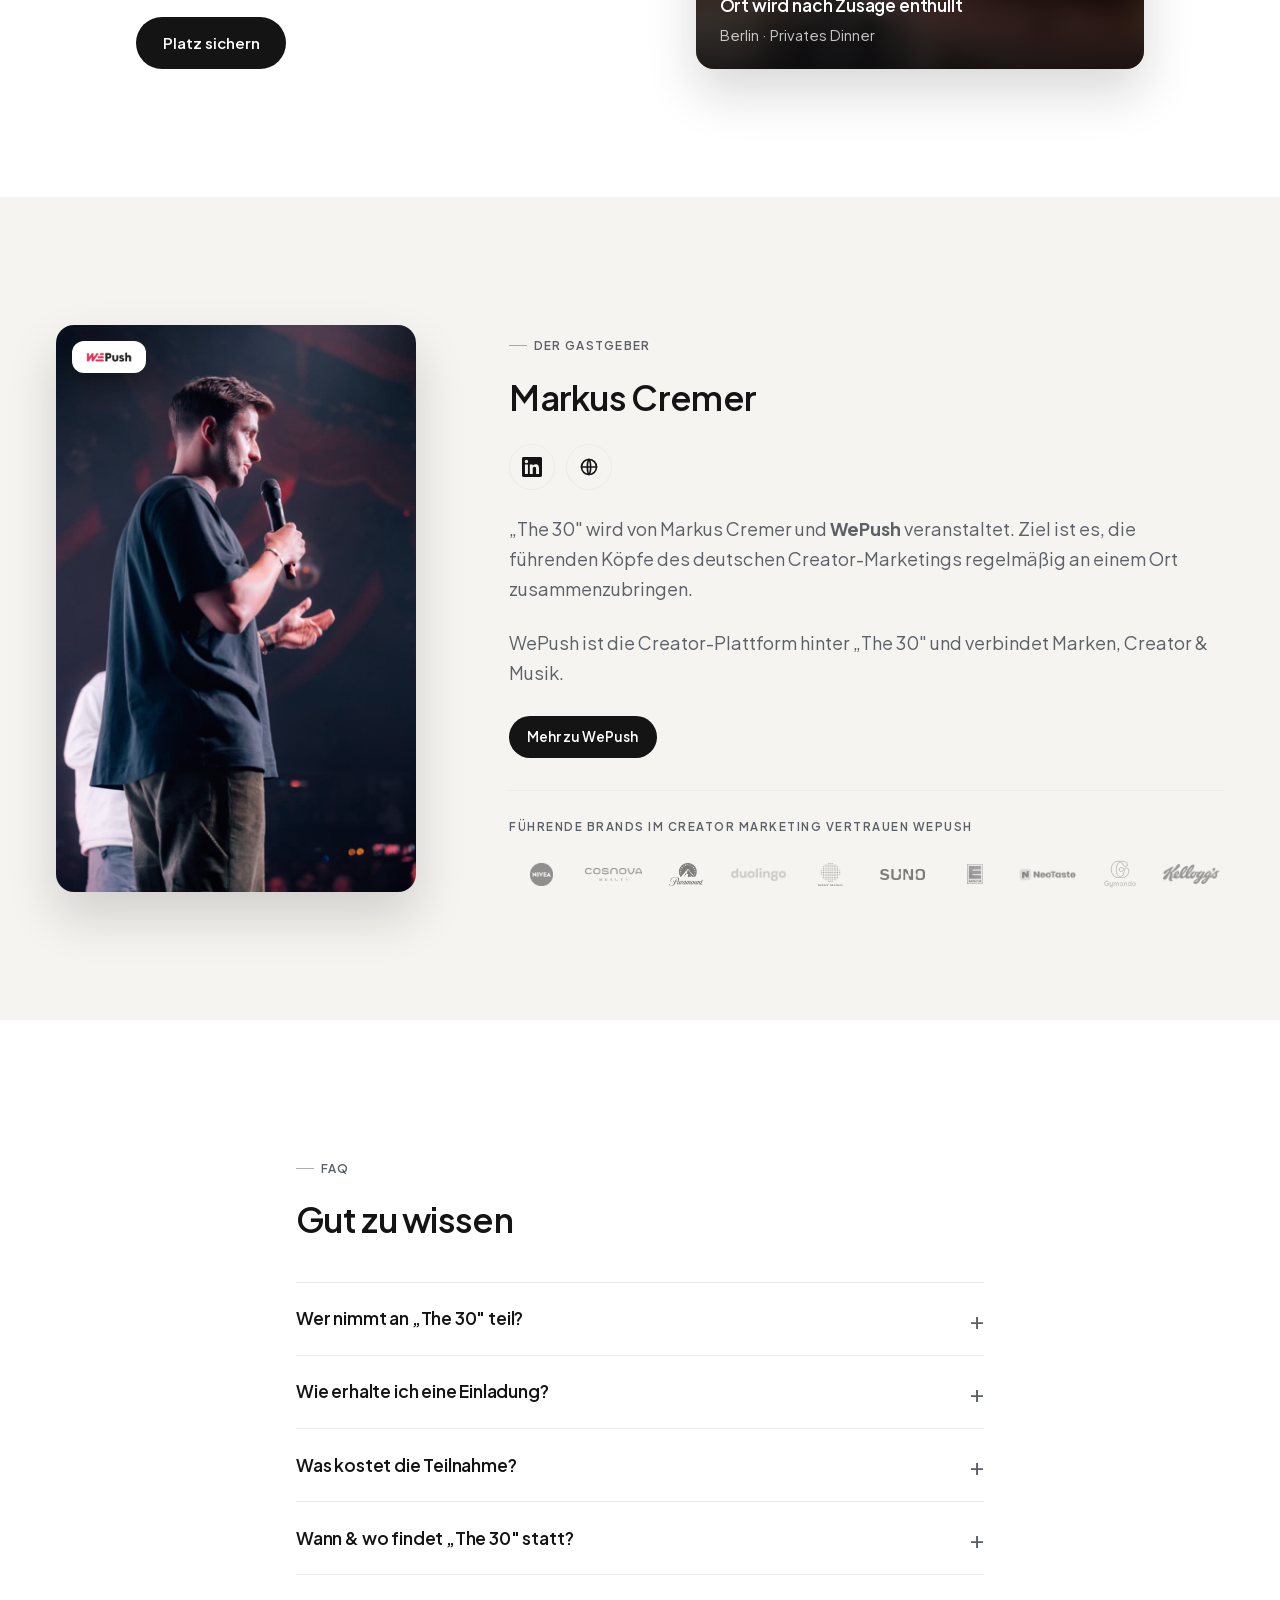
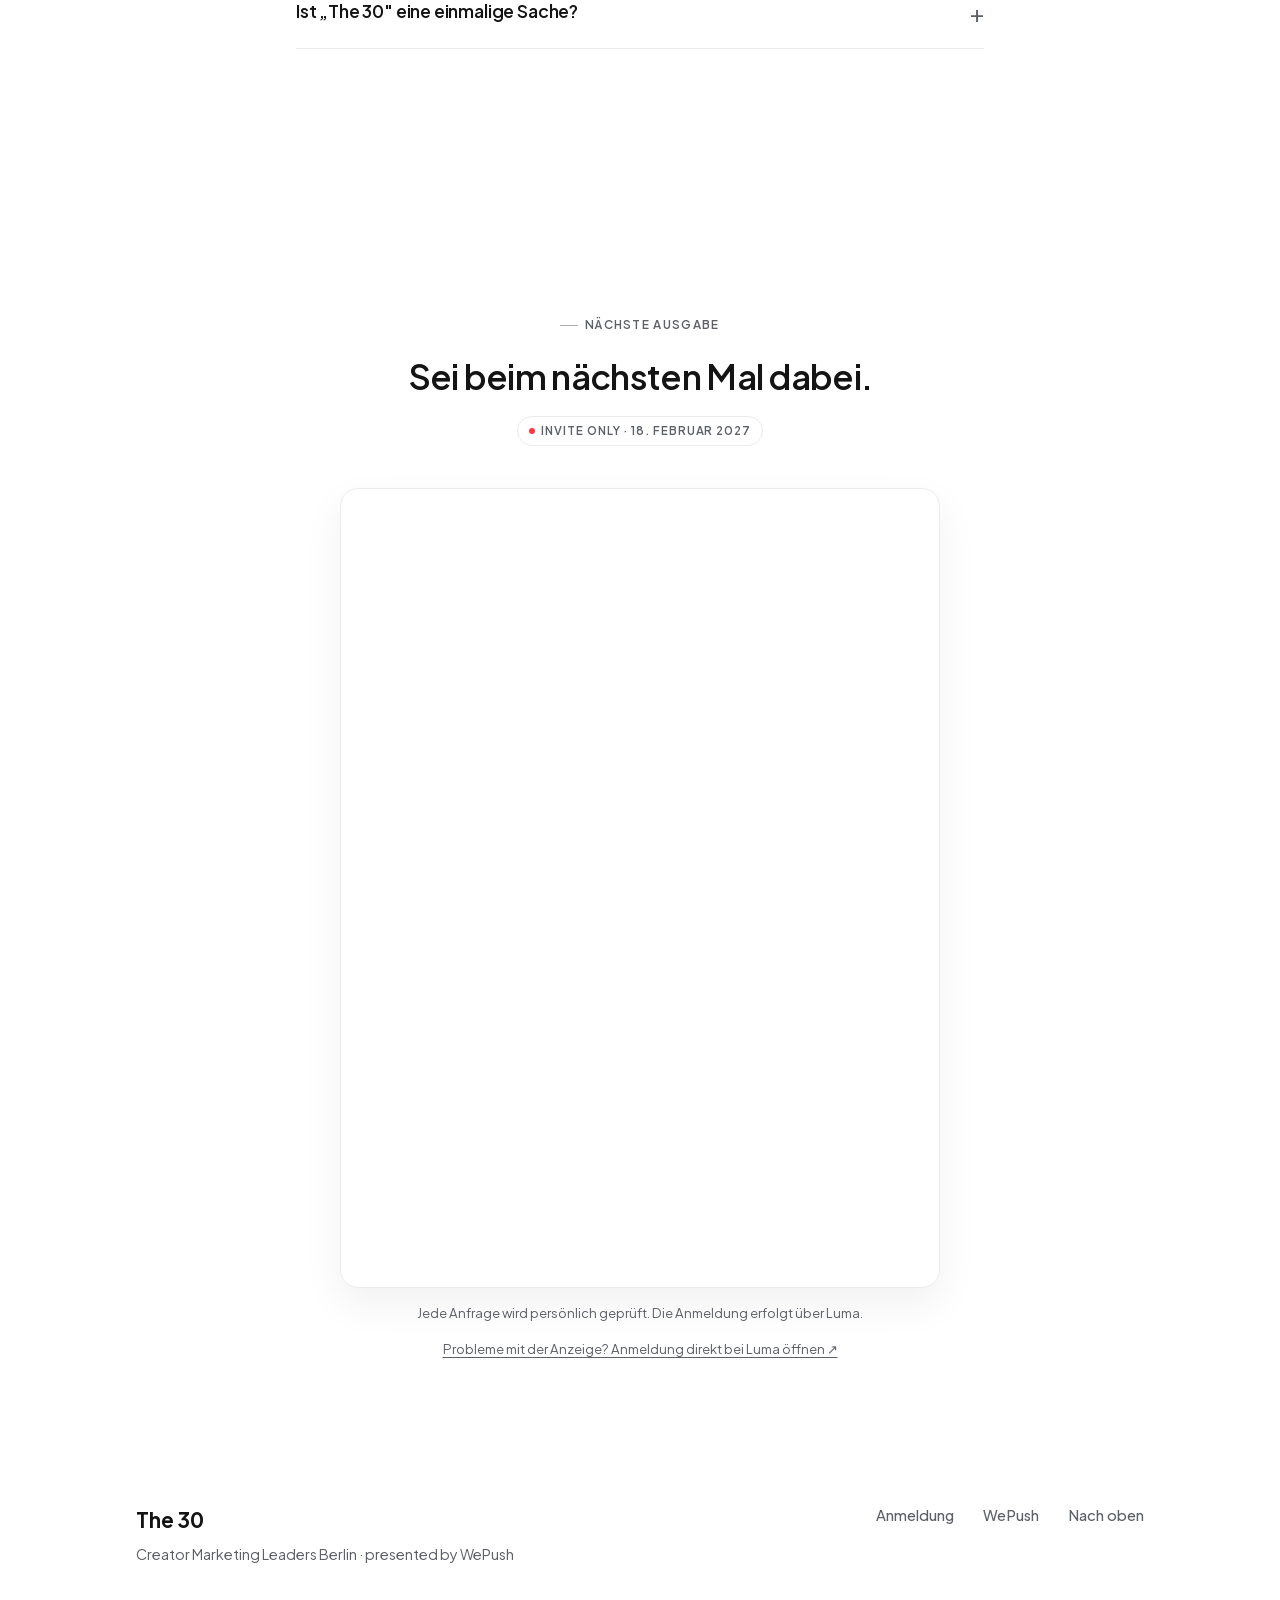
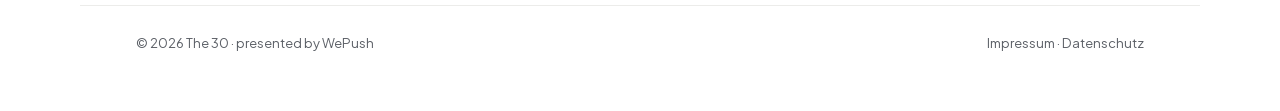
==== commit 4bdd8cdf: "Shorten signup heading and remove repeated introduction" ====
--- a/index.html
+++ b/index.html
@@ -564,9 +564,8 @@
   <section class="section register" id="register" tabindex="-1" aria-labelledby="register-title">
     <div class="container register__inner">
       <span class="eyebrow" data-en="Next edition">Nächste Ausgabe</span>
-      <h2 id="register-title" class="section__title section__title--sm reveal" data-en="The 30 continues. Be there next time.">The 30 geht weiter. Sei beim nächsten Mal dabei.</h2>
+      <h2 id="register-title" class="section__title section__title--sm reveal" data-en="Be there next time.">Sei beim nächsten Mal dabei.</h2>
       <p class="register__status reveal" data-en="Invite only · 18 February 2027">Invite only · 18. Februar 2027</p>
-      <p class="lead reveal" data-en="The next edition takes place on 18 February 2027. Put your name down now, every request is reviewed personally.">Die nächste Ausgabe findet am 18. Februar 2027 statt. Trag dich jetzt ein, jede Anfrage wird persönlich geprüft.</p>
       <div class="luma-embed">
         <iframe
           id="luma-registration"
